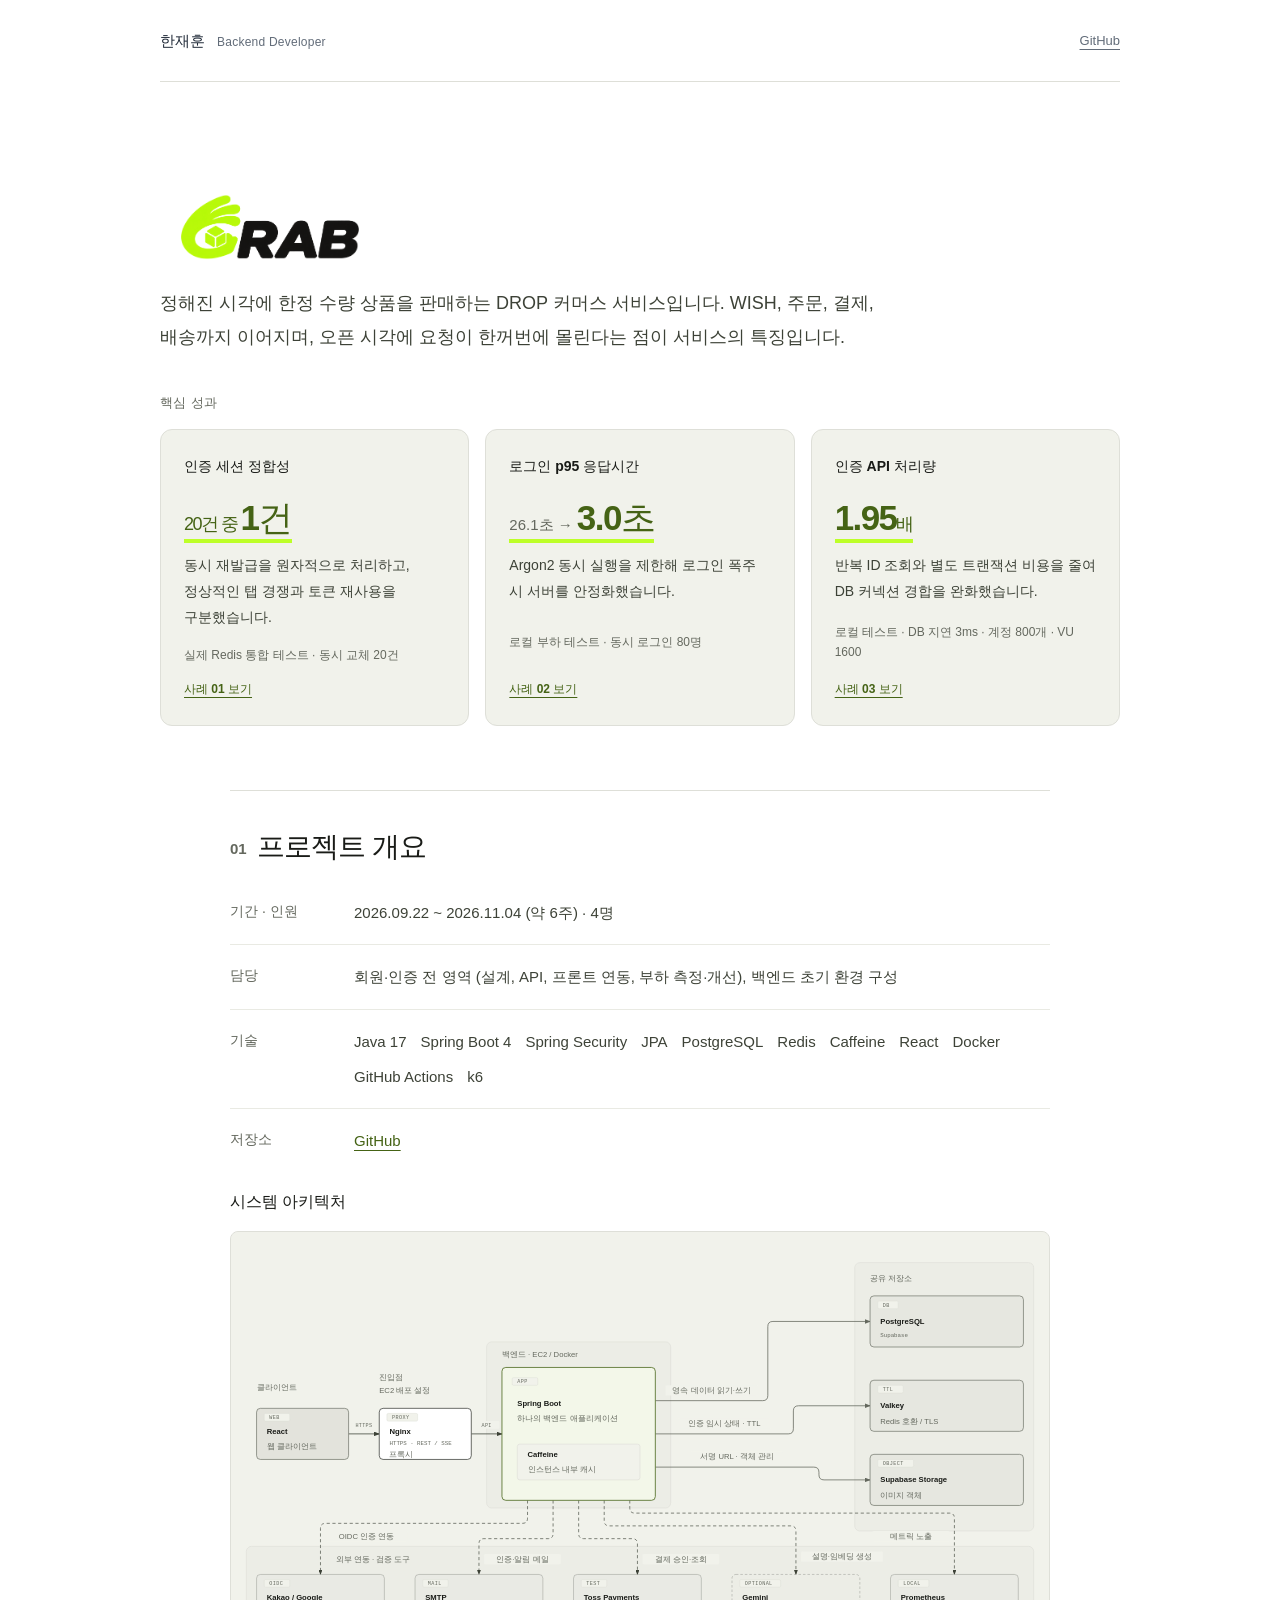
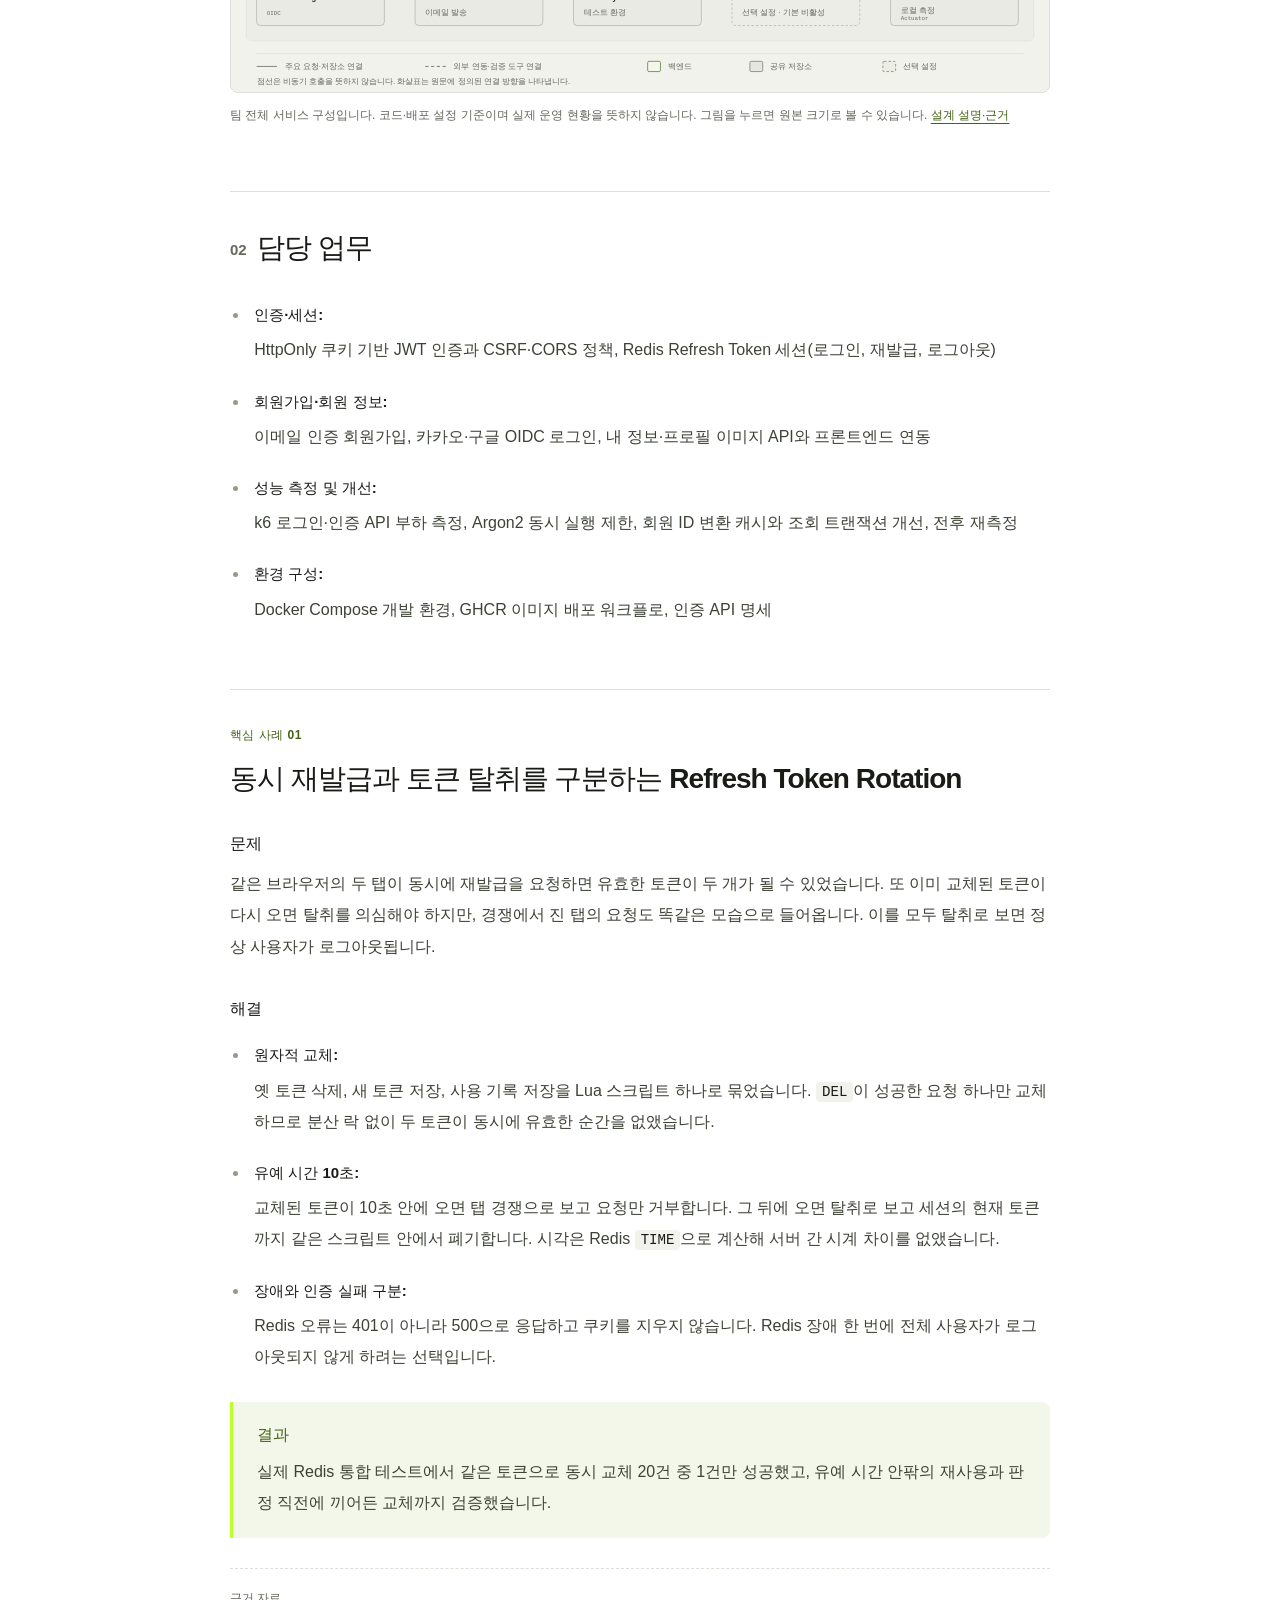
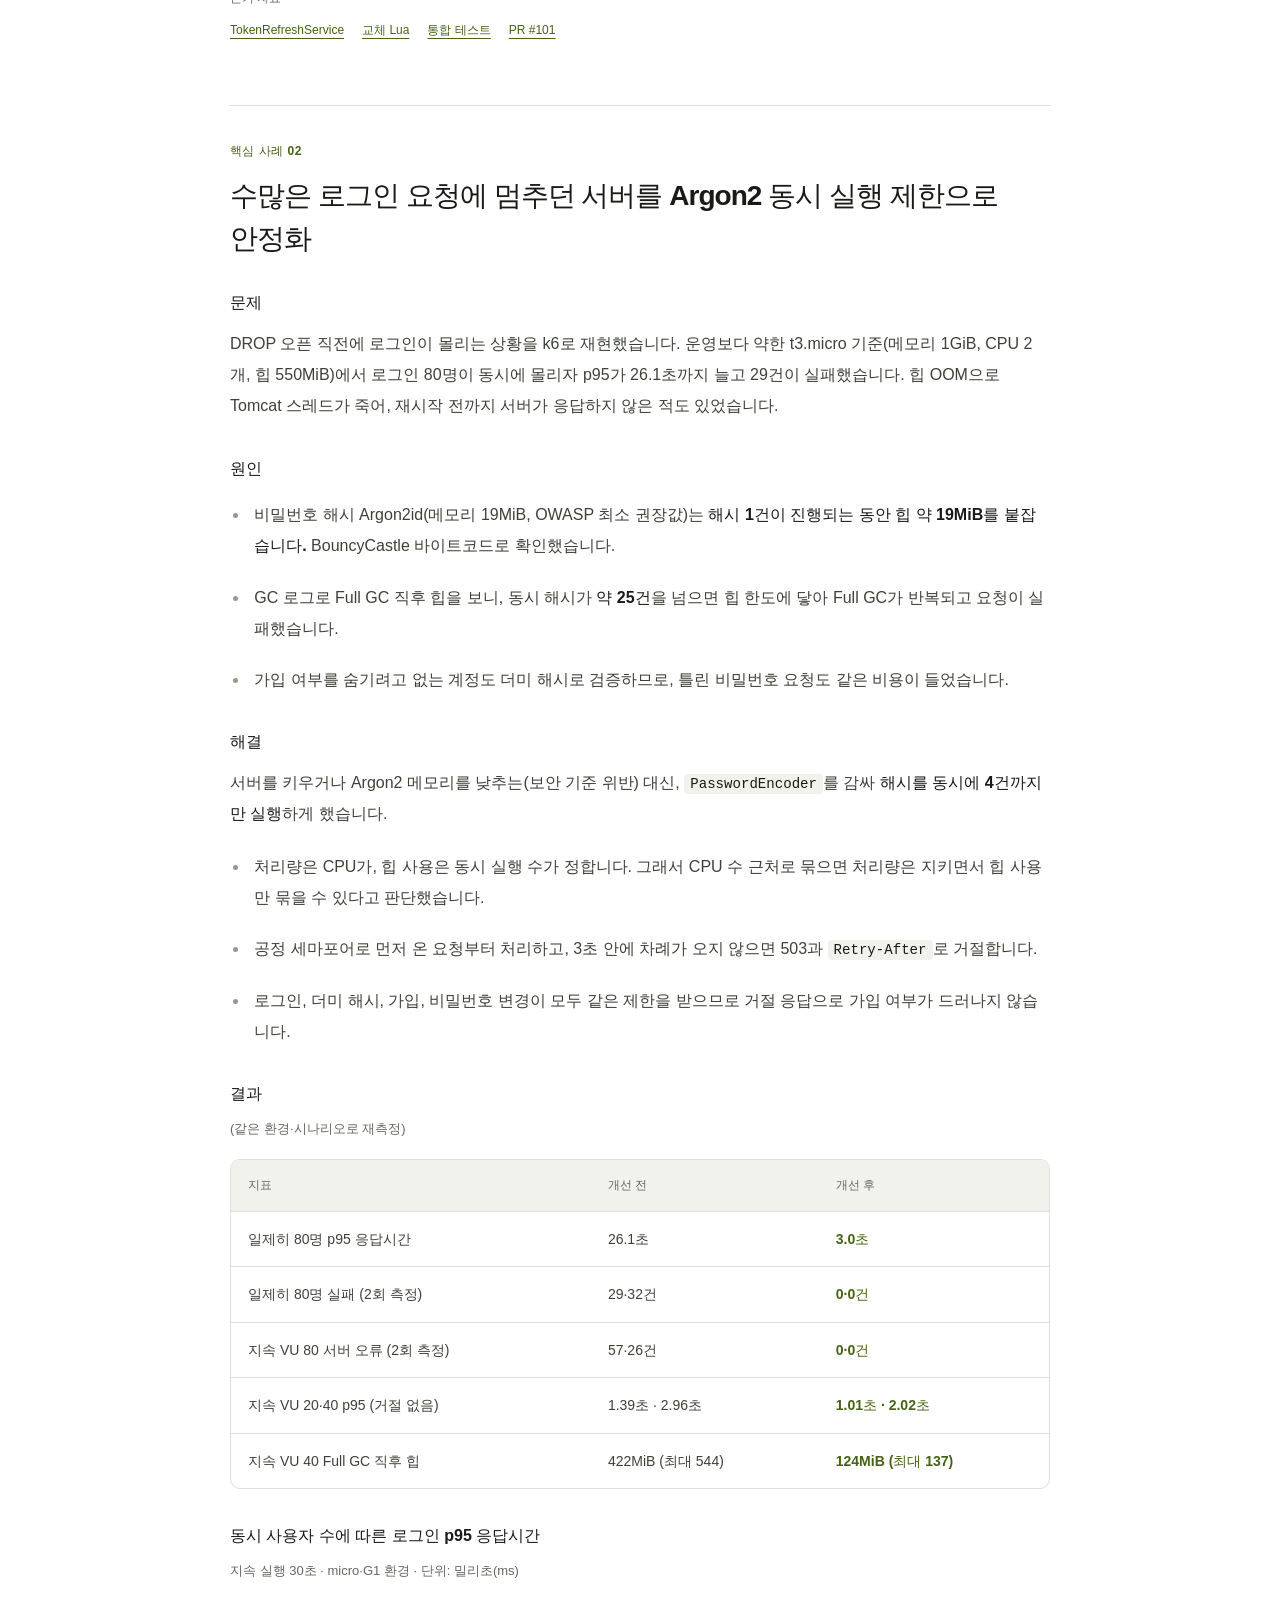
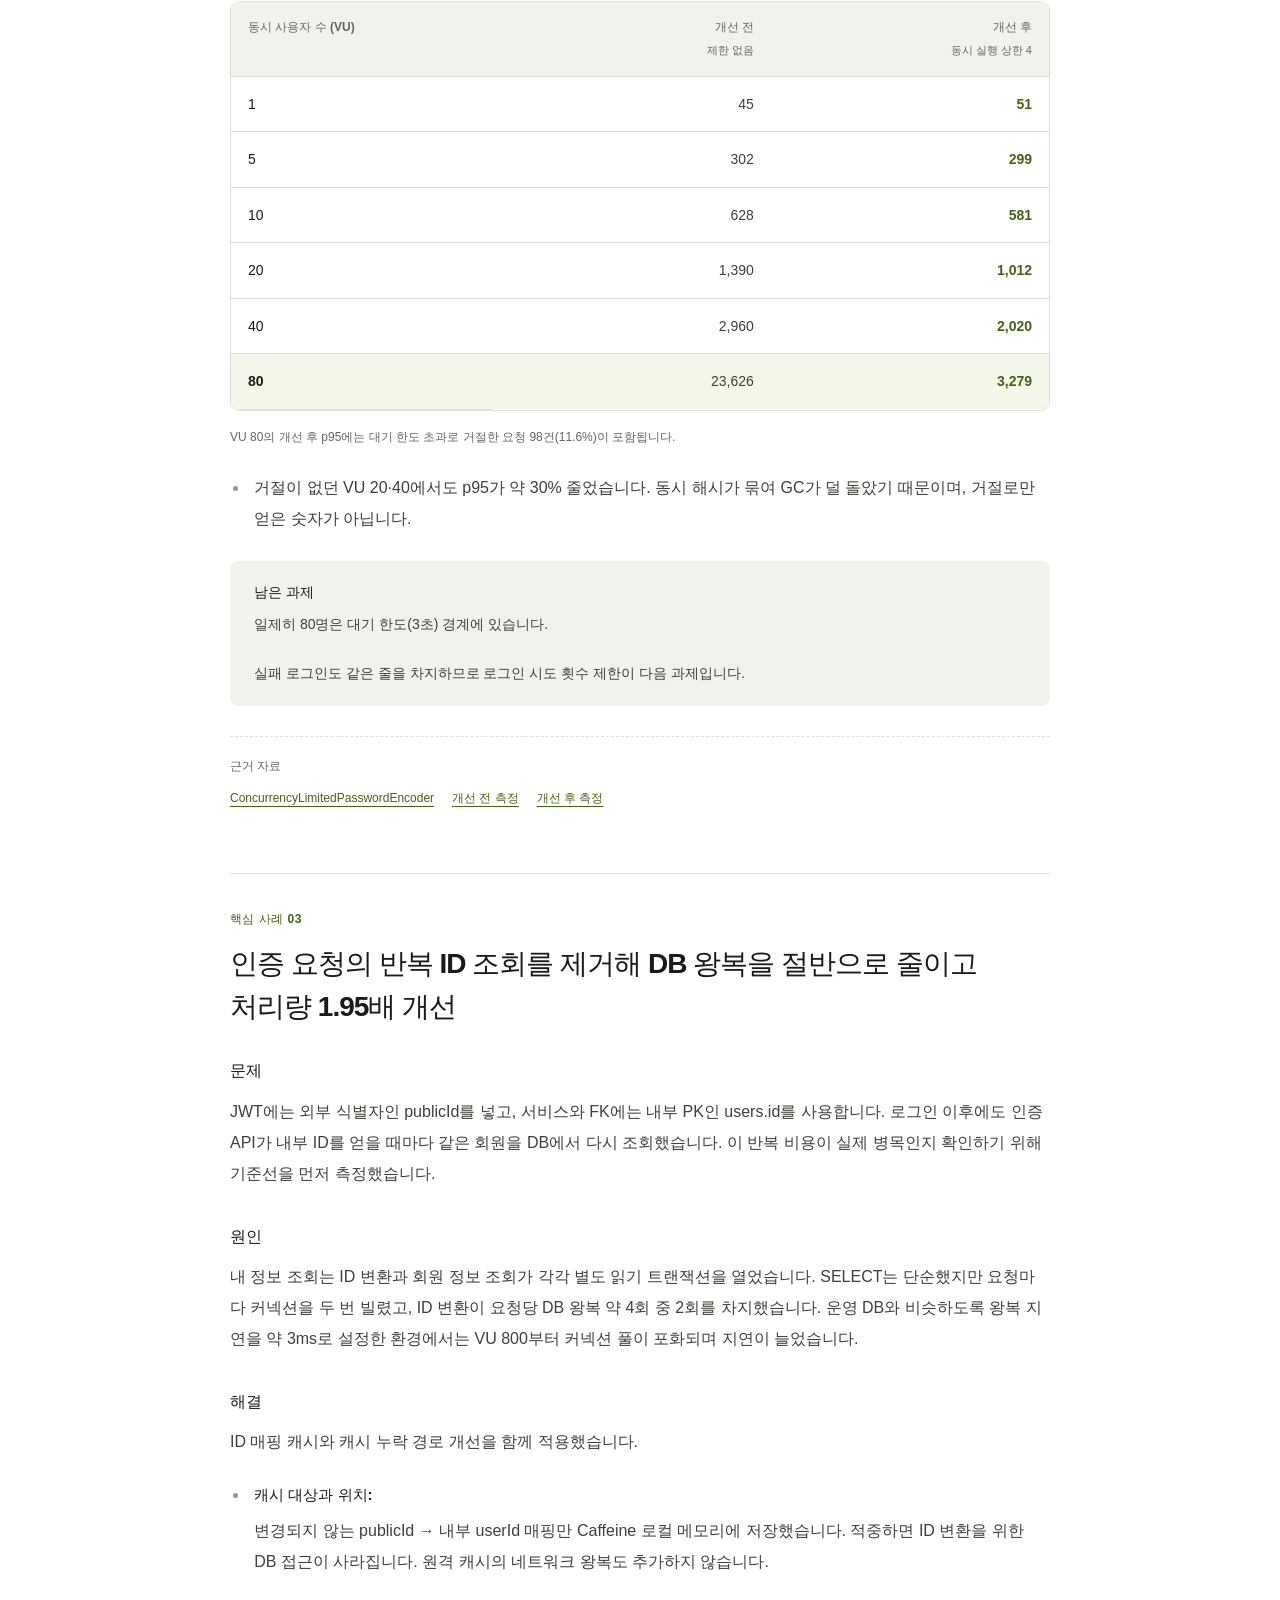
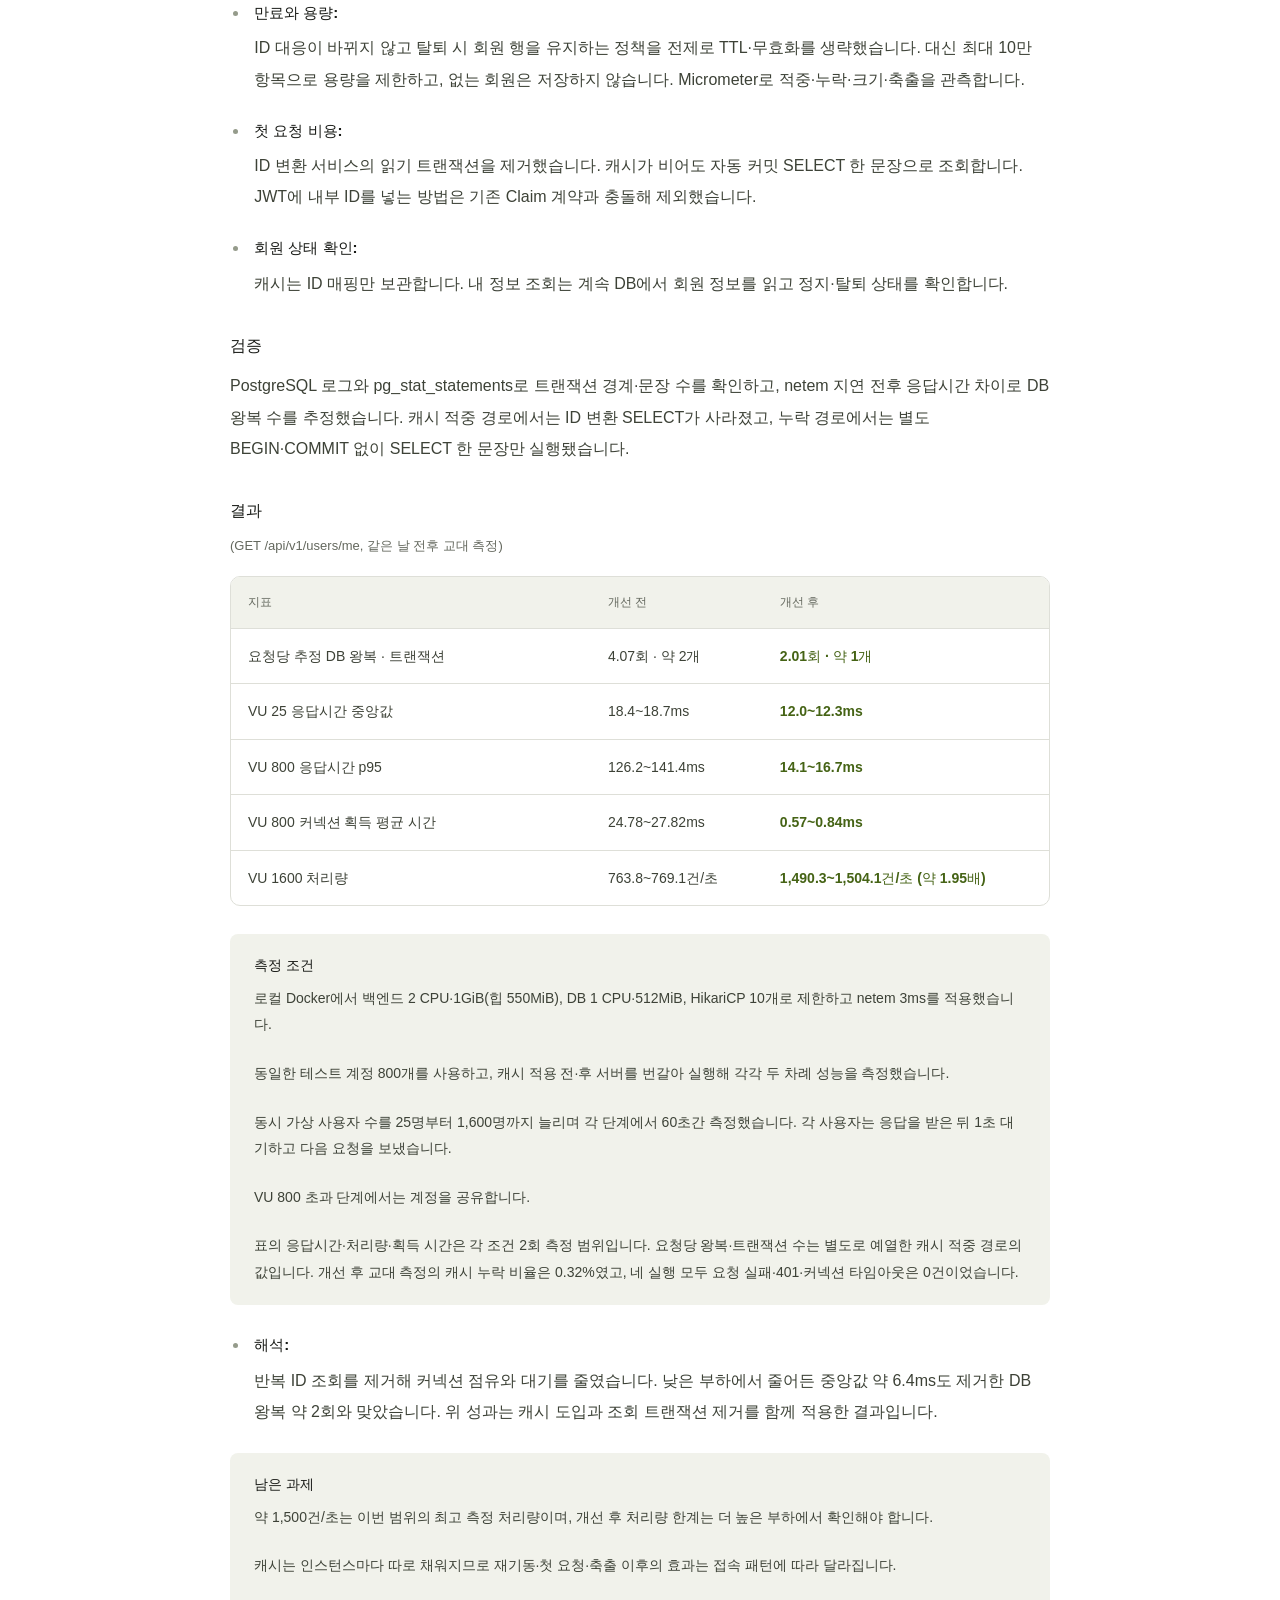
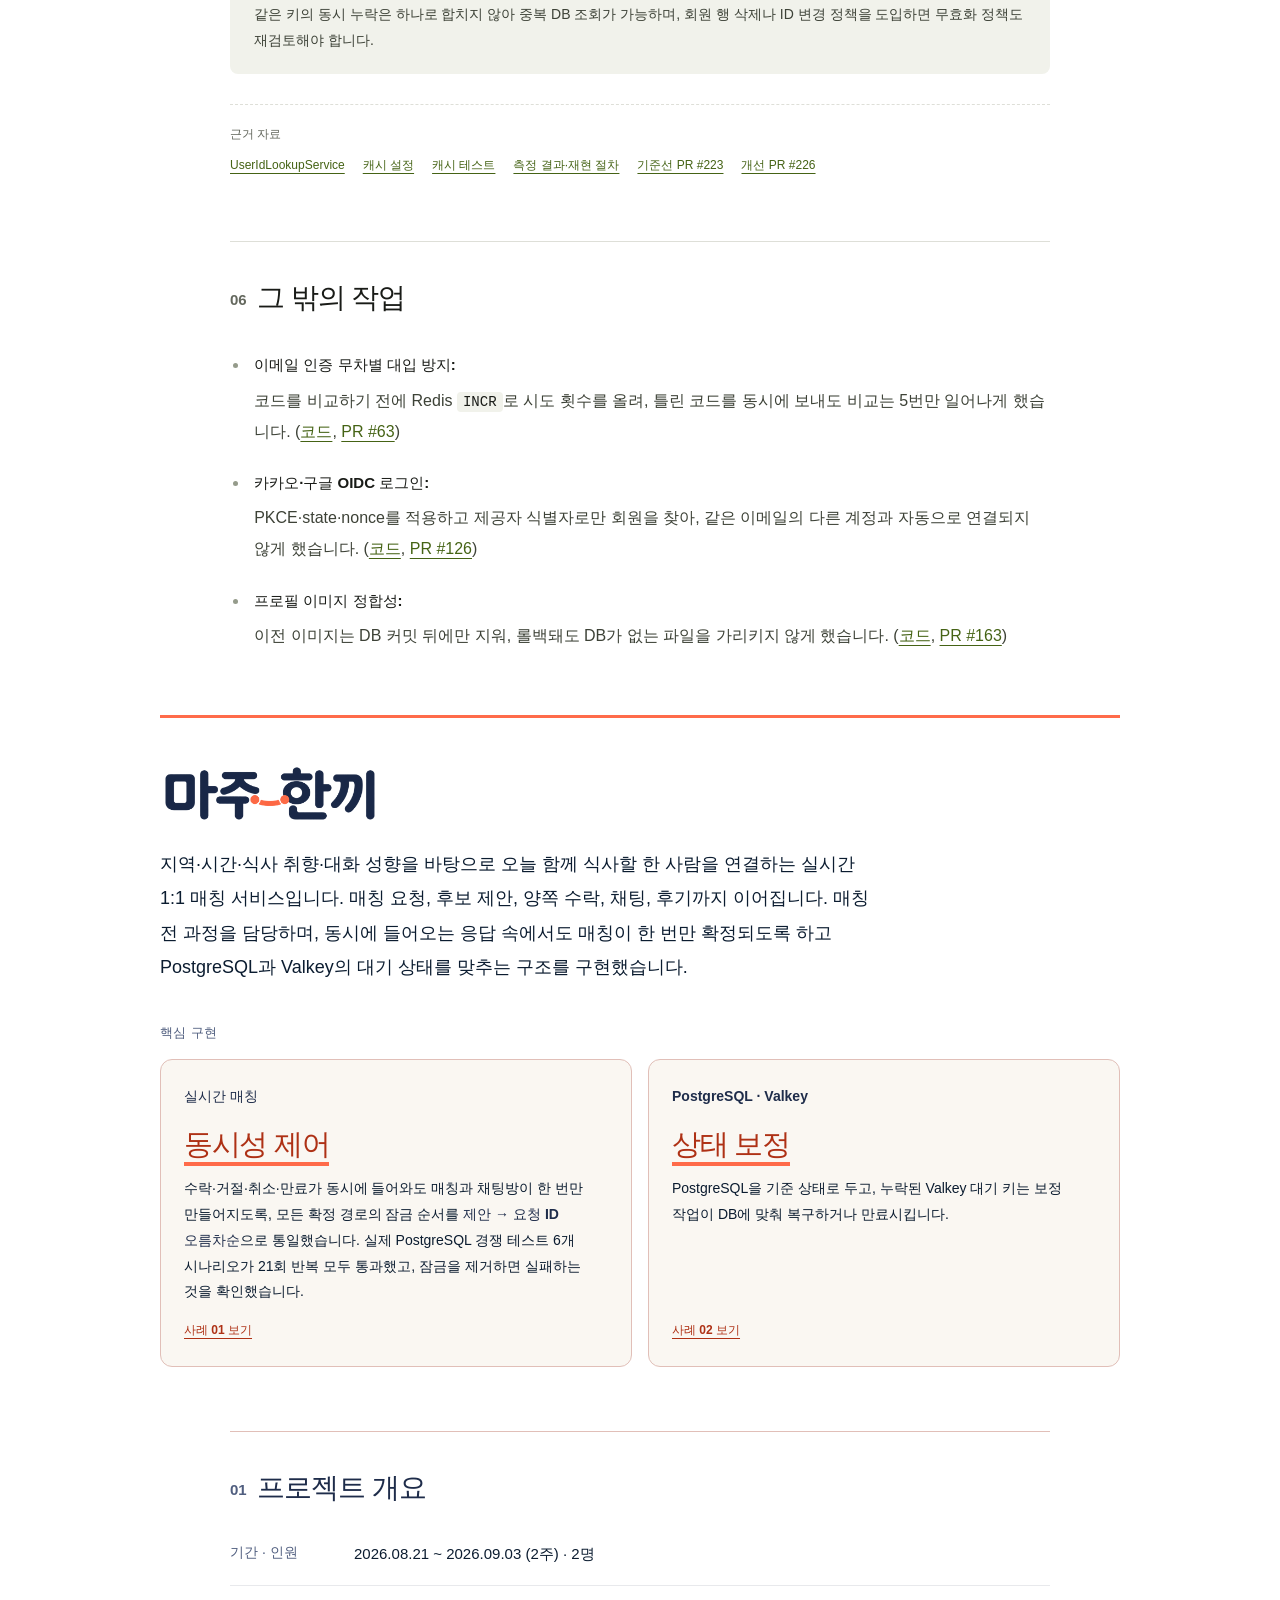
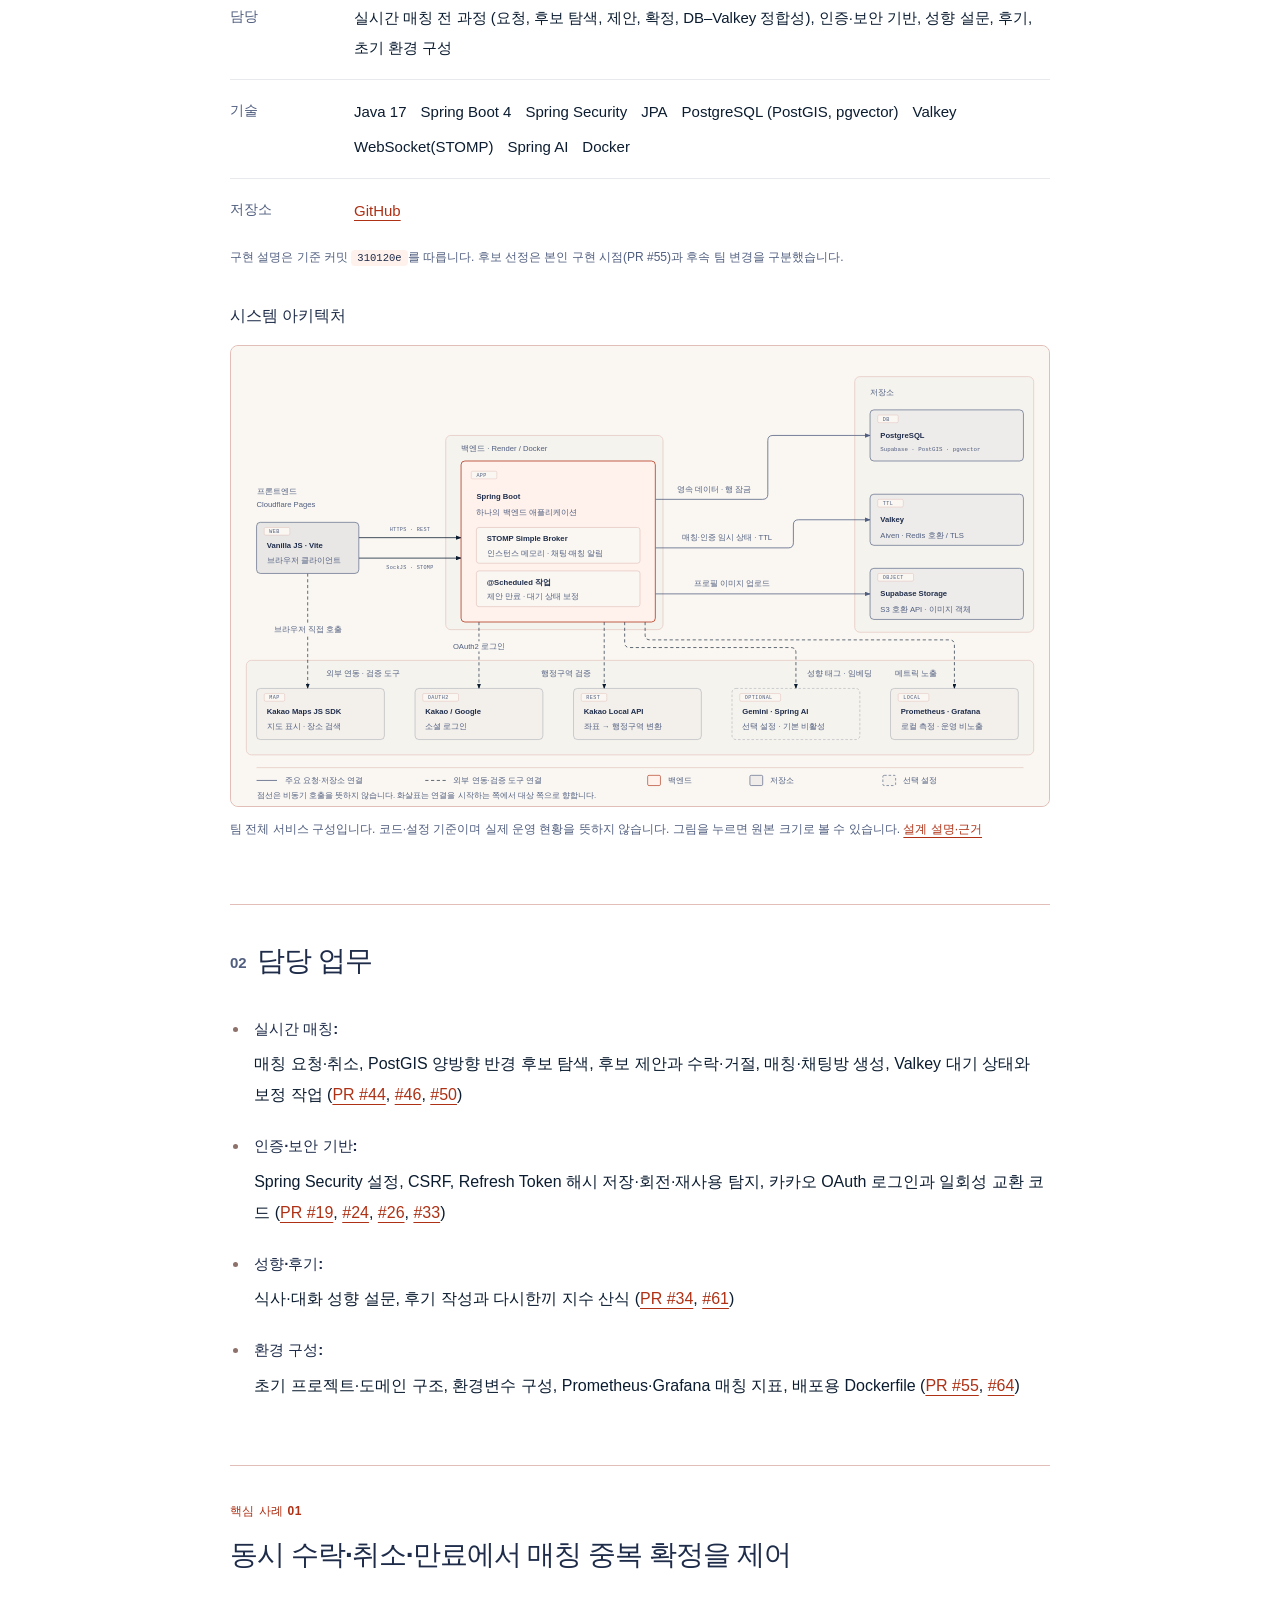
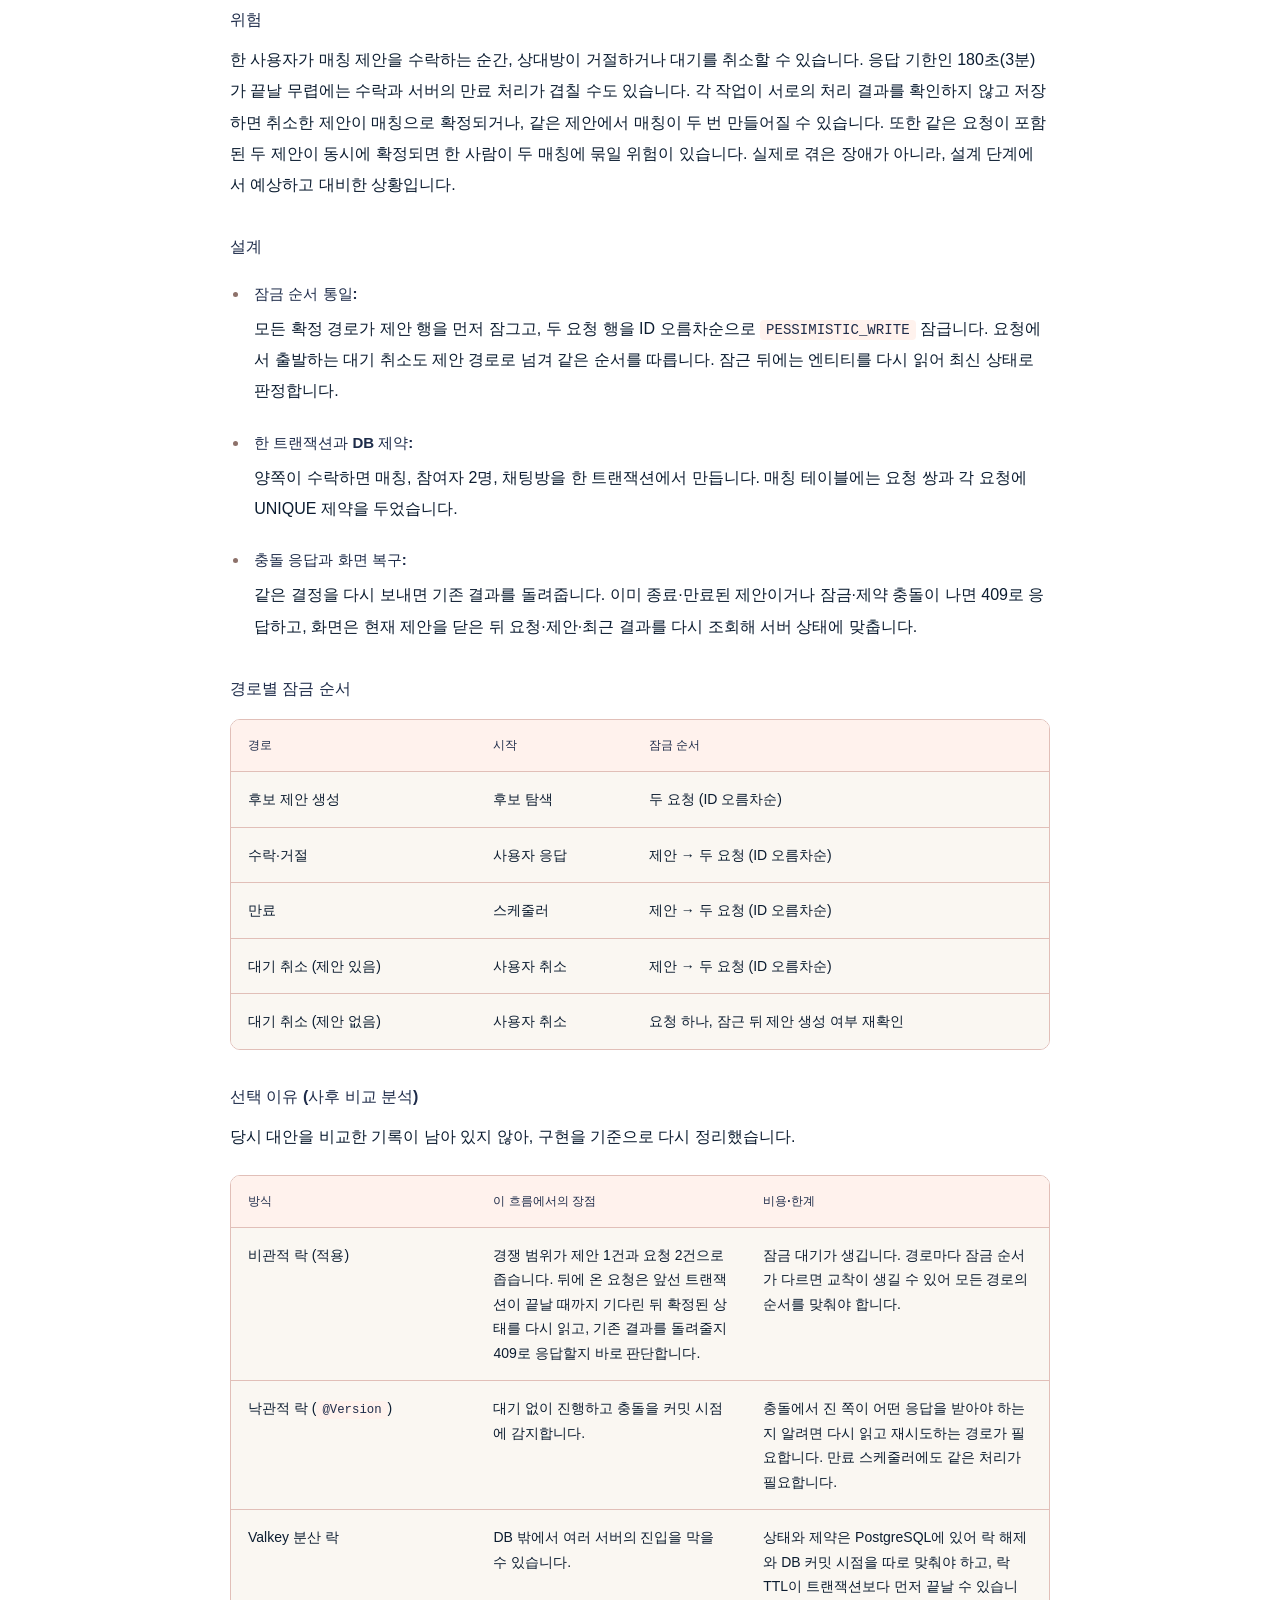
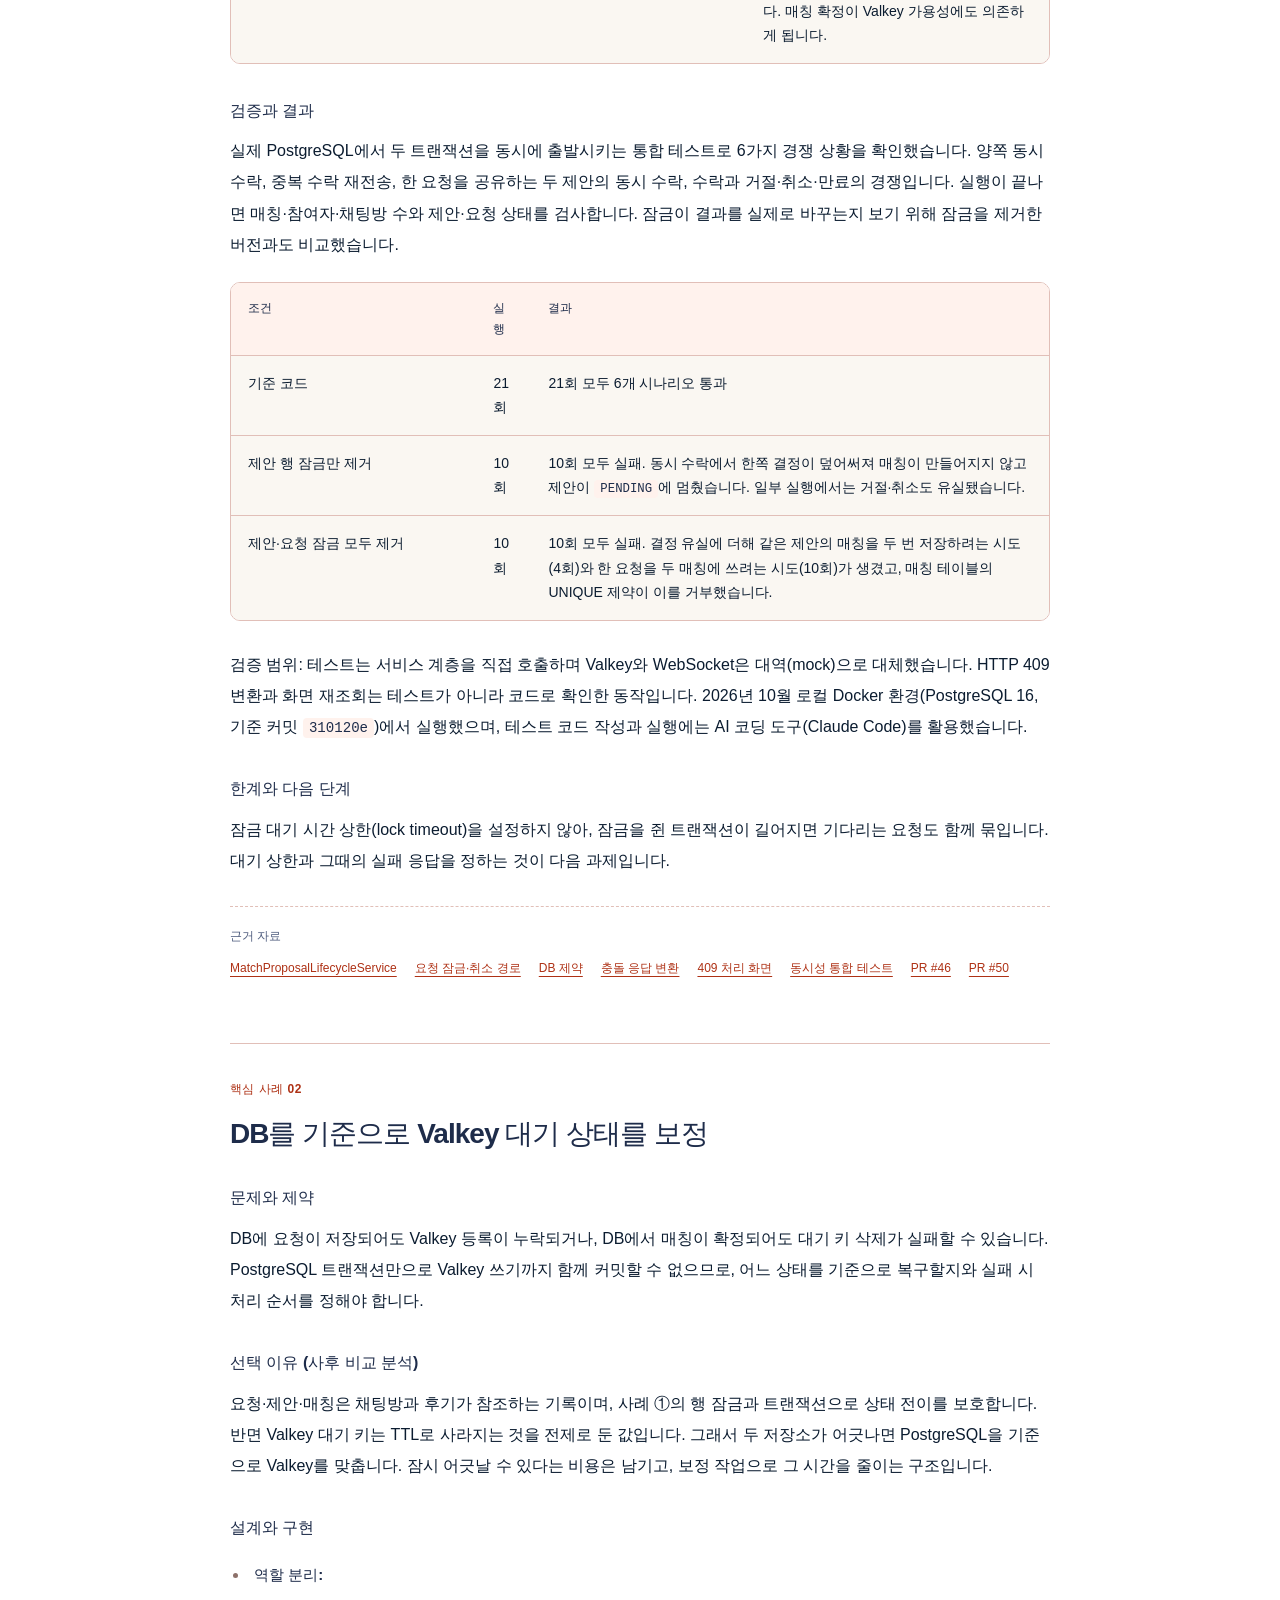
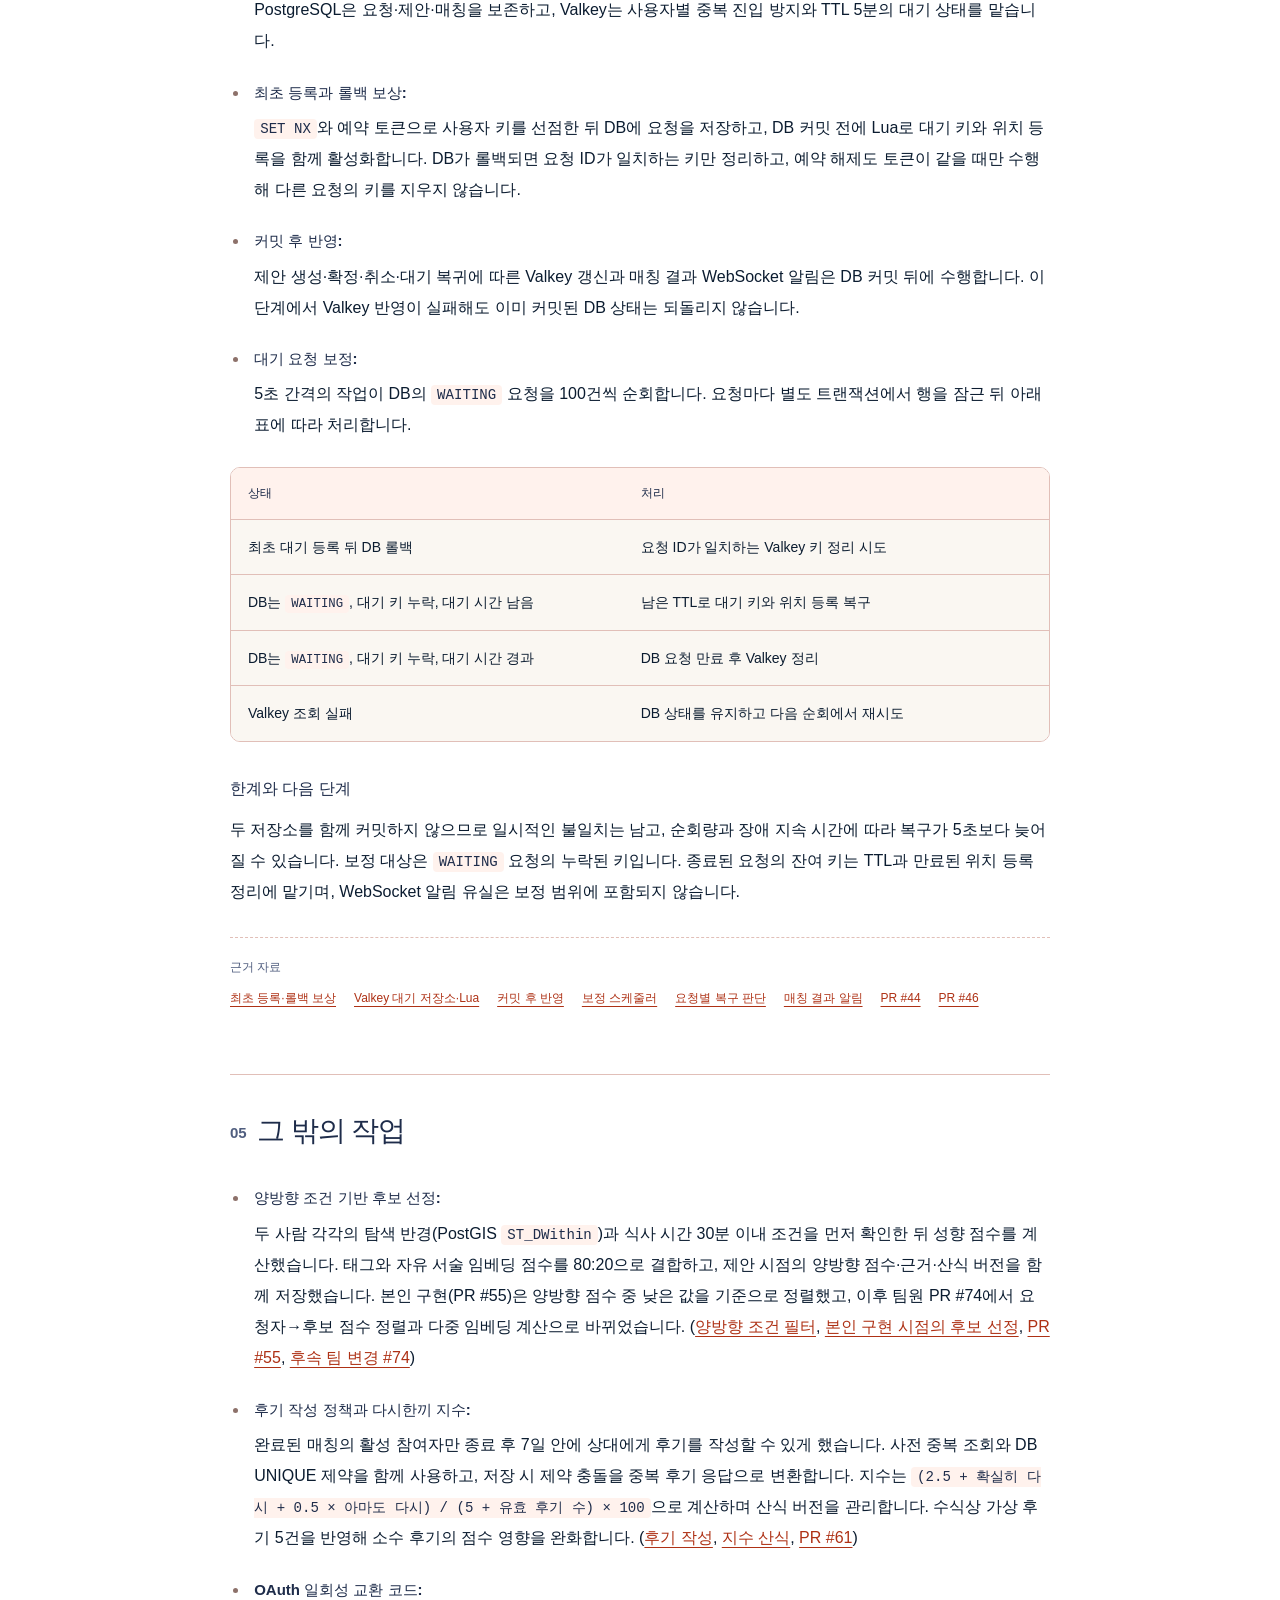
==== portfolio/index.html @ 69c3f034 "docs: 포트폴리오 통합본 및 일부 수정" ====
<!DOCTYPE html>
<html lang="ko">
<head>
  <meta charset="utf-8">
  <meta name="viewport" content="width=device-width, initial-scale=1">
  <meta name="description" content="한재훈의 통합 백엔드 포트폴리오. GRAB의 인증·성능 개선과 마주한끼의 실시간 매칭·상태 보정 사례를 소개합니다.">
  <title>한재훈 | 백엔드 포트폴리오 · GRAB · 마주한끼</title>
  <link rel="stylesheet" href="portfolio.css">
</head>
<body>
<a href="#top" class="skip-link">본문으로 건너뛰기</a>
<header class="masthead shell"><a href="#top" class="identity">한재훈<span>Backend Developer</span></a><a href="https://github.com/ImJhoon" class="repository-link">GitHub</a></header>
<main id="top" class="shell">
<article id="grab" class="project project--grab" aria-labelledby="grab-title">
<header class="hero">
<h2 id="grab-title"><img class="project-logo" src="assets/grab-wordmark.png" alt="GRAB" width="2172" height="724" decoding="async"></h2><p class="lead">정해진 시각에 한정 수량 상품을 판매하는 DROP 커머스 서비스입니다. WISH, 주문, 결제, 배송까지 이어지며, 오픈 시각에 요청이 한꺼번에 몰린다는 점이 서비스의 특징입니다.</p>
</header>

<section class="highlights" aria-labelledby="grab-highlights-title"><h3 id="grab-highlights-title" class="summary-heading">핵심 성과</h3><div class="metric-grid"><article class="metric-card"><h4>인증 세션 정합성</h4><p class="metric"><small>20건 중 </small>1건</p>
<p class="metric-copy">동시 재발급을 원자적으로 처리하고, 정상적인 탭 경쟁과 토큰 재사용을 구분했습니다.</p>
<p class="metric-note">실제 Redis 통합 테스트 · 동시 교체 20건</p>
<a href="#grab-token-rotation" class="metric-link">사례 01 보기</a></article>
<article class="metric-card"><h4>로그인 p95 응답시간</h4><p class="metric"><span class="metric-before">26.1초 → </span>3.0초</p>
<p class="metric-copy">Argon2 동시 실행을 제한해 로그인 폭주 시 서버를 안정화했습니다.</p>
<p class="metric-note">로컬 부하 테스트 · 동시 로그인 80명</p>
<a href="#grab-login-stability" class="metric-link">사례 02 보기</a></article>
<article class="metric-card"><h4>인증 API 처리량</h4><p class="metric">1.95<small>배</small></p>
<p class="metric-copy">반복 ID 조회와 별도 트랜잭션 비용을 줄여 DB 커넥션 경합을 완화했습니다.</p>
<p class="metric-note">로컬 테스트 · DB 지연 3ms · 계정 800개 · VU 1600</p>
<a href="#grab-user-id-cache" class="metric-link">사례 03 보기</a></article>
</div></section>
<div class="document">
<section id="grab-overview" class="document-section" aria-labelledby="grab-overview-title"><header class="section-header"><h3 id="grab-overview-title"><span class="section-number" aria-hidden="true">01</span>프로젝트 개요</h3></header>
<dl class="project-facts"><div class="fact-row"><dt>기간 · 인원</dt><dd>2026.09.22 ~ 2026.11.04 (약 6주) · 4명</dd></div><div class="fact-row"><dt>담당</dt><dd>회원·인증 전 영역 (설계, API, 프론트 연동, 부하 측정·개선), 백엔드 초기 환경 구성</dd></div><div class="fact-row"><dt>기술</dt><dd><ul class="tech-list" aria-label="사용 기술"><li>Java 17</li><li>Spring Boot 4</li><li>Spring Security</li><li>JPA</li><li>PostgreSQL</li><li>Redis</li><li>Caffeine</li><li>React</li><li>Docker</li><li>GitHub Actions</li><li>k6</li></ul>
</dd></div><div class="fact-row"><dt>저장소</dt><dd><a href="https://github.com/prgrms-aibe-devcourse/AIBE7_FinalProject_Team3">GitHub</a></dd></div></dl>
<h4 id="grab-architecture-title" class="block-label">시스템 아키텍처</h4>
<figure class="architecture-figure" aria-labelledby="grab-architecture-title" aria-describedby="grab-architecture-caption">
<a class="architecture-preview" href="architecture/grab.html" aria-label="GRAB 시스템 아키텍처 원본 크기로 보기"><img src="assets/grab-architecture.svg" alt="React에서 Nginx를 거쳐 내부 Caffeine 캐시를 둔 Spring Boot로 연결되며, 백엔드는 PostgreSQL·Valkey·Supabase Storage와 외부 서비스·검증 도구에 연결됩니다." width="1280" height="720" decoding="async"></a>
<figcaption id="grab-architecture-caption">팀 전체 서비스 구성입니다. 코드·배포 설정 기준이며 실제 운영 현황을 뜻하지 않습니다. 그림을 누르면 원본 크기로 볼 수 있습니다. <a href="architecture/grab.md">설계 설명·근거</a></figcaption>
</figure>
</section>

<section id="grab-responsibilities" class="document-section" aria-labelledby="grab-responsibilities-title"><header class="section-header"><h3 id="grab-responsibilities-title"><span class="section-number" aria-hidden="true">02</span>담당 업무</h3></header>
<ul class="detail-list"><li><strong class="item-label">인증·세션:</strong> HttpOnly 쿠키 기반 JWT 인증과 CSRF·CORS 정책, Redis Refresh Token 세션(로그인, 재발급, 로그아웃)</li><li><strong class="item-label">회원가입·회원 정보:</strong> 이메일 인증 회원가입, 카카오·구글 OIDC 로그인, 내 정보·프로필 이미지 API와 프론트엔드 연동</li><li><strong class="item-label">성능 측정 및 개선:</strong> k6 로그인·인증 API 부하 측정, Argon2 동시 실행 제한, 회원 ID 변환 캐시와 조회 트랜잭션 개선, 전후 재측정</li><li><strong class="item-label">환경 구성:</strong> Docker Compose 개발 환경, GHCR 이미지 배포 워크플로, 인증 API 명세</li></ul>
</section>

<section id="grab-token-rotation" class="document-section case-study" aria-labelledby="grab-token-rotation-title"><header class="section-header"><p class="section-kicker">핵심 사례 01</p>
<h3 id="grab-token-rotation-title">동시 재발급과 토큰 탈취를 구분하는 Refresh Token Rotation</h3></header>
<h4 class="block-label">문제</h4><p> 같은 브라우저의 두 탭이 동시에 재발급을 요청하면 유효한 토큰이 두 개가 될 수 있었습니다. 또 이미 교체된 토큰이 다시 오면 탈취를 의심해야 하지만, 경쟁에서 진 탭의 요청도 똑같은 모습으로 들어옵니다. 이를 모두 탈취로 보면 정상 사용자가 로그아웃됩니다.</p>
<h4 class="block-label">해결</h4><ul class="detail-list"><li><strong class="item-label">원자적 교체:</strong> 옛 토큰 삭제, 새 토큰 저장, 사용 기록 저장을 Lua 스크립트 하나로 묶었습니다. <code>DEL</code>이 성공한 요청 하나만 교체하므로 분산 락 없이 두 토큰이 동시에 유효한 순간을 없앴습니다.</li><li><strong class="item-label">유예 시간 10초:</strong> 교체된 토큰이 10초 안에 오면 탭 경쟁으로 보고 요청만 거부합니다. 그 뒤에 오면 탈취로 보고 세션의 현재 토큰까지 같은 스크립트 안에서 폐기합니다. 시각은 Redis <code>TIME</code>으로 계산해 서버 간 시계 차이를 없앴습니다.</li><li><strong class="item-label">장애와 인증 실패 구분:</strong> Redis 오류는 401이 아니라 500으로 응답하고 쿠키를 지우지 않습니다. Redis 장애 한 번에 전체 사용자가 로그아웃되지 않게 하려는 선택입니다.</li></ul>
<aside class="outcome"><h4 class="block-label">결과</h4><p> 실제 Redis 통합 테스트에서 같은 토큰으로 동시 교체 20건 중 1건만 성공했고, 유예 시간 안팎의 재사용과 판정 직전에 끼어든 교체까지 검증했습니다.</p>
</aside>
<footer class="sources"><h4>근거 자료</h4><div class="source-links"><a href="https://github.com/prgrms-aibe-devcourse/AIBE7_FinalProject_Team3/blob/223b697783bbd712c68d359999f42ad141353802/Backend/src/main/java/org/example/grab/domain/auth/service/TokenRefreshService.java">TokenRefreshService</a><a href="https://github.com/prgrms-aibe-devcourse/AIBE7_FinalProject_Team3/blob/223b697783bbd712c68d359999f42ad141353802/Backend/src/main/resources/redis/refresh-token-rotate.lua">교체 Lua</a><a href="https://github.com/prgrms-aibe-devcourse/AIBE7_FinalProject_Team3/blob/223b697783bbd712c68d359999f42ad141353802/Backend/src/test/java/org/example/grab/domain/auth/repository/RefreshTokenRotationIntegrationTest.java">통합 테스트</a><a href="https://github.com/prgrms-aibe-devcourse/AIBE7_FinalProject_Team3/pull/101">PR #101</a></div></footer>
</section>

<section id="grab-login-stability" class="document-section case-study" aria-labelledby="grab-login-stability-title"><header class="section-header"><p class="section-kicker">핵심 사례 02</p>
<h3 id="grab-login-stability-title">수많은 로그인 요청에 멈추던 서버를 Argon2 동시 실행 제한으로 안정화</h3></header>
<h4 class="block-label">문제</h4><p> DROP 오픈 직전에 로그인이 몰리는 상황을 k6로 재현했습니다. 운영보다 약한 t3.micro 기준(메모리 1GiB, CPU 2개, 힙 550MiB)에서 로그인 80명이 동시에 몰리자 p95가 26.1초까지 늘고 29건이 실패했습니다. 힙 OOM으로 Tomcat 스레드가 죽어, 재시작 전까지 서버가 응답하지 않은 적도 있었습니다.</p>
<h4 class="block-label">원인</h4><ul class="detail-list"><li>비밀번호 해시 Argon2id(메모리 19MiB, OWASP 최소 권장값)는 <strong>해시 1건이 진행되는 동안 힙 약 19MiB를 붙잡습니다.</strong> BouncyCastle 바이트코드로 확인했습니다.</li><li>GC 로그로 Full GC 직후 힙을 보니, 동시 해시가 <strong>약 25건</strong>을 넘으면 힙 한도에 닿아 Full GC가 반복되고 요청이 실패했습니다.</li><li>가입 여부를 숨기려고 없는 계정도 더미 해시로 검증하므로, 틀린 비밀번호 요청도 같은 비용이 들었습니다.</li></ul>
<h4 class="block-label">해결</h4><p> 서버를 키우거나 Argon2 메모리를 낮추는(보안 기준 위반) 대신, <code>PasswordEncoder</code>를 감싸 <strong>해시를 동시에 4건까지만 실행</strong>하게 했습니다.</p>
<ul class="detail-list"><li>처리량은 CPU가, 힙 사용은 동시 실행 수가 정합니다. 그래서 CPU 수 근처로 묶으면 처리량은 지키면서 힙 사용만 묶을 수 있다고 판단했습니다.</li><li>공정 세마포어로 먼저 온 요청부터 처리하고, 3초 안에 차례가 오지 않으면 503과 <code>Retry-After</code>로 거절합니다.</li><li>로그인, 더미 해시, 가입, 비밀번호 변경이 모두 같은 제한을 받으므로 거절 응답으로 가입 여부가 드러나지 않습니다.</li></ul>
<h4 class="block-label">결과</h4><p class="result-context">(같은 환경·시나리오로 재측정)</p>
<div tabindex="0" role="region" class="table-wrapper" aria-label="로그인 부하 테스트 전후 비교"><table><caption class="sr-only">로그인 부하 테스트 전후 비교</caption><thead><tr><th scope="col">지표</th><th scope="col">개선 전</th><th scope="col">개선 후</th></tr></thead><tbody><tr><td>일제히 80명 p95 응답시간</td><td>26.1초</td><td><strong>3.0초</strong></td></tr><tr><td>일제히 80명 실패 (2회 측정)</td><td>29·32건</td><td><strong>0·0건</strong></td></tr><tr><td>지속 VU 80 서버 오류 (2회 측정)</td><td>57·26건</td><td><strong>0·0건</strong></td></tr><tr><td>지속 VU 20·40 p95 (거절 없음)</td><td>1.39초 · 2.96초</td><td><strong>1.01초 · 2.02초</strong></td></tr><tr><td>지속 VU 40 Full GC 직후 힙</td><td>422MiB (최대 544)</td><td><strong>124MiB (최대 137)</strong></td></tr></tbody></table>
</div><section class="p95-comparison" aria-labelledby="grab-login-p95-title">
<h4 id="grab-login-p95-title" class="block-label">동시 사용자 수에 따른 로그인 p95 응답시간</h4>
<p id="grab-login-p95-context" class="result-context">지속 실행 30초 · micro·G1 환경 · 단위: 밀리초(ms)</p>
<div class="table-wrapper" tabindex="0" role="region" aria-labelledby="grab-login-p95-title" aria-describedby="grab-login-p95-context grab-login-p95-note">
<table class="login-p95-table">
<caption class="sr-only">동시 사용자 수에 따른 로그인 p95 응답시간 비교</caption>
<thead><tr><th scope="col">동시 사용자 수 (VU)</th><th scope="col">개선 전<span class="column-note">제한 없음</span></th><th scope="col">개선 후<span class="column-note">동시 실행 상한 4</span></th></tr></thead>
<tbody>
<tr><th scope="row">1</th><td>45</td><td><strong>51</strong></td></tr>
<tr><th scope="row">5</th><td>302</td><td><strong>299</strong></td></tr>
<tr><th scope="row">10</th><td>628</td><td><strong>581</strong></td></tr>
<tr><th scope="row">20</th><td>1,390</td><td><strong>1,012</strong></td></tr>
<tr><th scope="row">40</th><td>2,960</td><td><strong>2,020</strong></td></tr>
<tr class="peak-load"><th scope="row">80</th><td>23,626</td><td><strong>3,279</strong></td></tr>
</tbody>
</table>
</div>
<p id="grab-login-p95-note" class="comparison-note">VU 80의 개선 후 p95에는 대기 한도 초과로 거절한 요청 98건(11.6%)이 포함됩니다.</p>
</section>
<ul class="detail-list"><li>거절이 없던 VU 20·40에서도 p95가 약 30% 줄었습니다. 동시 해시가 묶여 GC가 덜 돌았기 때문이며, 거절로만 얻은 숫자가 아닙니다.</li></ul>
<aside class="reading-note"><h4 class="block-label">남은 과제</h4><p>일제히 80명은 대기 한도(3초) 경계에 있습니다.</p>
<p>실패 로그인도 같은 줄을 차지하므로 로그인 시도 횟수 제한이 다음 과제입니다.</p>
</aside>
<footer class="sources"><h4>근거 자료</h4><div class="source-links"><a href="https://github.com/prgrms-aibe-devcourse/AIBE7_FinalProject_Team3/blob/feat/GR-178-limit-argon2-concurrency/Backend/src/main/java/org/example/grab/global/security/password/ConcurrencyLimitedPasswordEncoder.java">ConcurrencyLimitedPasswordEncoder</a><a href="https://github.com/prgrms-aibe-devcourse/AIBE7_FinalProject_Team3/blob/feat/GR-178-limit-argon2-concurrency/Backend/k6/login-burst/result.md">개선 전 측정</a><a href="https://github.com/prgrms-aibe-devcourse/AIBE7_FinalProject_Team3/blob/feat/GR-178-limit-argon2-concurrency/Backend/k6/login-burst/result-gr178.md">개선 후 측정</a></div></footer>
</section>

<section id="grab-user-id-cache" class="document-section case-study" aria-labelledby="grab-user-id-cache-title"><header class="section-header"><p class="section-kicker">핵심 사례 03</p>
<h3 id="grab-user-id-cache-title">인증 요청의 반복 ID 조회를 제거해 DB 왕복을 절반으로 줄이고 처리량 1.95배 개선</h3></header>
<h4 class="block-label">문제</h4><p> JWT에는 외부 식별자인 publicId를 넣고, 서비스와 FK에는 내부 PK인 users.id를 사용합니다. 로그인 이후에도 인증 API가 내부 ID를 얻을 때마다 같은 회원을 DB에서 다시 조회했습니다. 이 반복 비용이 실제 병목인지 확인하기 위해 기준선을 먼저 측정했습니다.</p>
<h4 class="block-label">원인</h4><p> 내 정보 조회는 ID 변환과 회원 정보 조회가 각각 별도 읽기 트랜잭션을 열었습니다. SELECT는 단순했지만 요청마다 커넥션을 두 번 빌렸고, ID 변환이 요청당 DB 왕복 약 4회 중 2회를 차지했습니다. 운영 DB와 비슷하도록 왕복 지연을 약 3ms로 설정한 환경에서는 VU 800부터 커넥션 풀이 포화되며 지연이 늘었습니다.</p>
<h4 class="block-label">해결</h4><p>ID 매핑 캐시와 캐시 누락 경로 개선을 함께 적용했습니다.</p>
<ul class="detail-list"><li><strong class="item-label">캐시 대상과 위치:</strong> 변경되지 않는 publicId → 내부 userId 매핑만 Caffeine 로컬 메모리에 저장했습니다. 적중하면 ID 변환을 위한 DB 접근이 사라집니다. 원격 캐시의 네트워크 왕복도 추가하지 않습니다.</li><li><strong class="item-label">만료와 용량:</strong> ID 대응이 바뀌지 않고 탈퇴 시 회원 행을 유지하는 정책을 전제로 TTL·무효화를 생략했습니다. 대신 최대 10만 항목으로 용량을 제한하고, 없는 회원은 저장하지 않습니다. Micrometer로 적중·누락·크기·축출을 관측합니다.</li><li><strong class="item-label">첫 요청 비용:</strong> ID 변환 서비스의 읽기 트랜잭션을 제거했습니다. 캐시가 비어도 자동 커밋 SELECT 한 문장으로 조회합니다. JWT에 내부 ID를 넣는 방법은 기존 Claim 계약과 충돌해 제외했습니다.</li><li><strong class="item-label">회원 상태 확인:</strong> 캐시는 ID 매핑만 보관합니다. 내 정보 조회는 계속 DB에서 회원 정보를 읽고 정지·탈퇴 상태를 확인합니다.</li></ul>
<h4 class="block-label">검증</h4><p> PostgreSQL 로그와 pg_stat_statements로 트랜잭션 경계·문장 수를 확인하고, netem 지연 전후 응답시간 차이로 DB 왕복 수를 추정했습니다. 캐시 적중 경로에서는 ID 변환 SELECT가 사라졌고, 누락 경로에서는 별도 BEGIN·COMMIT 없이 SELECT 한 문장만 실행됐습니다.</p>
<h4 class="block-label">결과</h4><p class="result-context">(GET /api/v1/users/me, 같은 날 전후 교대 측정)</p>
<div tabindex="0" role="region" class="table-wrapper" aria-label="회원 ID 변환 개선 전후 비교"><table><caption class="sr-only">회원 ID 변환 개선 전후 비교</caption><thead><tr><th scope="col">지표</th><th scope="col">개선 전</th><th scope="col">개선 후</th></tr></thead><tbody><tr><td>요청당 추정 DB 왕복 · 트랜잭션</td><td>4.07회 · 약 2개</td><td><strong>2.01회 · 약 1개</strong></td></tr><tr><td>VU 25 응답시간 중앙값</td><td>18.4~18.7ms</td><td><strong>12.0~12.3ms</strong></td></tr><tr><td>VU 800 응답시간 p95</td><td>126.2~141.4ms</td><td><strong>14.1~16.7ms</strong></td></tr><tr><td>VU 800 커넥션 획득 평균 시간</td><td>24.78~27.82ms</td><td><strong>0.57~0.84ms</strong></td></tr><tr><td>VU 1600 처리량</td><td>763.8~769.1건/초</td><td><strong>1,490.3~1,504.1건/초 (약 1.95배)</strong></td></tr></tbody></table>
</div><aside class="reading-note"><h4 class="block-label">측정 조건</h4><p>로컬 Docker에서 백엔드 2 CPU·1GiB(힙 550MiB), DB 1 CPU·512MiB, HikariCP 10개로 제한하고 netem 3ms를 적용했습니다.</p>
<p>동일한 테스트 계정 800개를 사용하고, 캐시 적용 전·후 서버를 번갈아 실행해 각각 두 차례 성능을 측정했습니다.</p>
<p>동시 가상 사용자 수를 25명부터 1,600명까지 늘리며 각 단계에서 60초간 측정했습니다. 각 사용자는 응답을 받은 뒤 1초 대기하고 다음 요청을 보냈습니다.</p>
<p>VU 800 초과 단계에서는 계정을 공유합니다.</p>
<p>표의 응답시간·처리량·획득 시간은 각 조건 2회 측정 범위입니다. 요청당 왕복·트랜잭션 수는 별도로 예열한 캐시 적중 경로의 값입니다. 개선 후 교대 측정의 캐시 누락 비율은 0.32%였고, 네 실행 모두 요청 실패·401·커넥션 타임아웃은 0건이었습니다.</p>
</aside>
<ul class="detail-list"><li><strong class="item-label">해석:</strong> 반복 ID 조회를 제거해 커넥션 점유와 대기를 줄였습니다. 낮은 부하에서 줄어든 중앙값 약 6.4ms도 제거한 DB 왕복 약 2회와 맞았습니다. 위 성과는 캐시 도입과 조회 트랜잭션 제거를 함께 적용한 결과입니다.</li></ul>
<aside class="reading-note"><h4 class="block-label">남은 과제</h4><p>약 1,500건/초는 이번 범위의 최고 측정 처리량이며, 개선 후 처리량 한계는 더 높은 부하에서 확인해야 합니다.</p>
<p>캐시는 인스턴스마다 따로 채워지므로 재기동·첫 요청·축출 이후의 효과는 접속 패턴에 따라 달라집니다.</p>
<p>같은 키의 동시 누락은 하나로 합치지 않아 중복 DB 조회가 가능하며, 회원 행 삭제나 ID 변경 정책을 도입하면 무효화 정책도 재검토해야 합니다.</p>
</aside>
<footer class="sources"><h4>근거 자료</h4><div class="source-links"><a href="https://github.com/prgrms-aibe-devcourse/AIBE7_FinalProject_Team3/blob/7c2e51b84c45d4d31eea2e7549907d40416fc323/Backend/src/main/java/org/example/grab/domain/user/service/UserIdLookupService.java">UserIdLookupService</a><a href="https://github.com/prgrms-aibe-devcourse/AIBE7_FinalProject_Team3/blob/7c2e51b84c45d4d31eea2e7549907d40416fc323/Backend/src/main/java/org/example/grab/domain/user/support/UserIdCacheConfig.java">캐시 설정</a><a href="https://github.com/prgrms-aibe-devcourse/AIBE7_FinalProject_Team3/blob/7c2e51b84c45d4d31eea2e7549907d40416fc323/Backend/src/test/java/org/example/grab/domain/user/service/UserIdLookupServiceTest.java">캐시 테스트</a><a href="https://github.com/prgrms-aibe-devcourse/AIBE7_FinalProject_Team3/blob/7c2e51b84c45d4d31eea2e7549907d40416fc323/Backend/k6/user-id-lookup/result.md">측정 결과·재현 절차</a><a href="https://github.com/prgrms-aibe-devcourse/AIBE7_FinalProject_Team3/pull/223">기준선 PR #223</a><a href="https://github.com/prgrms-aibe-devcourse/AIBE7_FinalProject_Team3/pull/226">개선 PR #226</a></div></footer>
</section>

<section id="grab-other-work" class="document-section" aria-labelledby="grab-other-work-title"><header class="section-header"><h3 id="grab-other-work-title"><span class="section-number" aria-hidden="true">06</span>그 밖의 작업</h3></header>
<ul class="detail-list"><li><strong class="item-label">이메일 인증 무차별 대입 방지:</strong> 코드를 비교하기 전에 Redis <code>INCR</code>로 시도 횟수를 올려, 틀린 코드를 동시에 보내도 비교는 5번만 일어나게 했습니다. (<a href="https://github.com/prgrms-aibe-devcourse/AIBE7_FinalProject_Team3/blob/223b697783bbd712c68d359999f42ad141353802/Backend/src/main/java/org/example/grab/domain/user/service/EmailVerificationService.java">코드</a>, <a href="https://github.com/prgrms-aibe-devcourse/AIBE7_FinalProject_Team3/pull/63">PR #63</a>)</li><li><strong class="item-label">카카오·구글 OIDC 로그인:</strong> PKCE·state·nonce를 적용하고 제공자 식별자로만 회원을 찾아, 같은 이메일의 다른 계정과 자동으로 연결되지 않게 했습니다. (<a href="https://github.com/prgrms-aibe-devcourse/AIBE7_FinalProject_Team3/blob/223b697783bbd712c68d359999f42ad141353802/Backend/src/main/java/org/example/grab/domain/auth/support/oauth2/SocialAuthorizationRequestResolver.java">코드</a>, <a href="https://github.com/prgrms-aibe-devcourse/AIBE7_FinalProject_Team3/pull/126">PR #126</a>)</li><li><strong class="item-label">프로필 이미지 정합성:</strong> 이전 이미지는 DB 커밋 뒤에만 지워, 롤백돼도 DB가 없는 파일을 가리키지 않게 했습니다. (<a href="https://github.com/prgrms-aibe-devcourse/AIBE7_FinalProject_Team3/blob/223b697783bbd712c68d359999f42ad141353802/Backend/src/main/java/org/example/grab/domain/user/service/ProfileImageCleanupListener.java">코드</a>, <a href="https://github.com/prgrms-aibe-devcourse/AIBE7_FinalProject_Team3/pull/163">PR #163</a>)</li></ul>
</section>

</div>
</article>
<article id="majuhankki" class="project project--majuhankki" aria-labelledby="majuhankki-title">
<header class="hero">
    <h2 id="majuhankki-title"><img class="project-logo" src="assets/majuhankki-wordmark.png" alt="마주한끼" width="1603" height="461" decoding="async"></h2>
    <p class="lead">지역·시간·식사 취향·대화 성향을 바탕으로 오늘 함께 식사할 한 사람을 연결하는 실시간 1:1 매칭 서비스입니다. 매칭 요청, 후보 제안, 양쪽 수락, 채팅, 후기까지 이어집니다. 매칭 전 과정을 담당하며, 동시에 들어오는 응답 속에서도 매칭이 한 번만 확정되도록 하고 PostgreSQL과 Valkey의 대기 상태를 맞추는 구조를 구현했습니다.</p>
  </header>
  <section class="highlights" aria-labelledby="majuhankki-highlights-title">
    <h3 id="majuhankki-highlights-title" class="summary-heading">핵심 구현</h3>
    <div class="metric-grid two-up">
<article class="metric-card"><h4>실시간 매칭</h4><p class="metric case-label">동시성 제어</p><p class="metric-copy">수락·거절·취소·만료가 동시에 들어와도 매칭과 채팅방이 한 번만 만들어지도록, 모든 확정 경로의 잠금 순서를 <strong>제안 → 요청 ID 오름차순</strong>으로 통일했습니다. 실제 PostgreSQL 경쟁 테스트 6개 시나리오가 21회 반복 모두 통과했고, 잠금을 제거하면 실패하는 것을 확인했습니다.</p><a href="#majuhankki-matching-concurrency" class="metric-link">사례 01 보기</a></article>
<article class="metric-card"><h4>PostgreSQL · Valkey</h4><p class="metric case-label">상태 보정</p><p class="metric-copy">PostgreSQL을 기준 상태로 두고, 누락된 Valkey 대기 키는 보정 작업이 DB에 맞춰 복구하거나 만료시킵니다.</p><a href="#majuhankki-waiting-reconciliation" class="metric-link">사례 02 보기</a></article>
</div></section>
<div class="document">
<section id="majuhankki-overview" class="document-section" aria-labelledby="majuhankki-overview-title"><header class="section-header"><h3 id="majuhankki-overview-title"><span class="section-number" aria-hidden="true">01</span>프로젝트 개요</h3></header>
<dl class="project-facts">
<div class="fact-row"><dt>기간 · 인원</dt><dd>2026.08.21 ~ 2026.09.03 (2주) · 2명</dd></div>
<div class="fact-row"><dt>담당</dt><dd>실시간 매칭 전 과정 (요청, 후보 탐색, 제안, 확정, DB–Valkey 정합성), 인증·보안 기반, 성향 설문, 후기, 초기 환경 구성</dd></div>
<div class="fact-row"><dt>기술</dt><dd><ul class="tech-list" aria-label="사용 기술"><li>Java 17</li><li>Spring Boot 4</li><li>Spring Security</li><li>JPA</li><li>PostgreSQL (PostGIS, pgvector)</li><li>Valkey</li><li>WebSocket(STOMP)</li><li>Spring AI</li><li>Docker</li></ul></dd></div>
<div class="fact-row"><dt>저장소</dt><dd><a href="https://github.com/prgrms-aibe-devcourse/AIBE7-Project2-Team04">GitHub</a></dd></div>
</dl>
<p class="baseline-note">구현 설명은 기준 커밋 <code>310120e</code>를 따릅니다. 후보 선정은 본인 구현 시점(PR #55)과 후속 팀 변경을 구분했습니다.</p>
<h4 id="majuhankki-architecture-title" class="block-label">시스템 아키텍처</h4>
<figure class="architecture-figure" aria-labelledby="majuhankki-architecture-title">
<a class="architecture-preview" href="architecture/majuhankki.html" aria-label="마주한끼 시스템 아키텍처 원본 크기로 보기"><img src="assets/majuhankki-architecture.svg" alt="브라우저가 REST와 SockJS·STOMP로 Render의 Spring Boot에 연결되며, 백엔드는 PostgreSQL·Valkey·Supabase Storage와 Kakao·Gemini 등 외부 서비스·검증 도구에 연결됩니다." width="1280" height="720" decoding="async"></a>
<figcaption id="majuhankki-architecture-caption">팀 전체 서비스 구성입니다. 코드·설정 기준이며 실제 운영 현황을 뜻하지 않습니다. 그림을 누르면 원본 크기로 볼 수 있습니다. <a href="architecture/majuhankki.md">설계 설명·근거</a></figcaption>
</figure>
</section>
<section id="majuhankki-responsibilities" class="document-section" aria-labelledby="majuhankki-responsibilities-title"><header class="section-header"><h3 id="majuhankki-responsibilities-title"><span class="section-number" aria-hidden="true">02</span>담당 업무</h3></header>
<ul class="detail-list">
<li><strong class="item-label">실시간 매칭:</strong> 매칭 요청·취소, PostGIS 양방향 반경 후보 탐색, 후보 제안과 수락·거절, 매칭·채팅방 생성, Valkey 대기 상태와 보정 작업 (<a href="https://github.com/prgrms-aibe-devcourse/AIBE7-Project2-Team04/pull/44">PR #44</a>, <a href="https://github.com/prgrms-aibe-devcourse/AIBE7-Project2-Team04/pull/46">#46</a>, <a href="https://github.com/prgrms-aibe-devcourse/AIBE7-Project2-Team04/pull/50">#50</a>)</li>
<li><strong class="item-label">인증·보안 기반:</strong> Spring Security 설정, CSRF, Refresh Token 해시 저장·회전·재사용 탐지, 카카오 OAuth 로그인과 일회성 교환 코드 (<a href="https://github.com/prgrms-aibe-devcourse/AIBE7-Project2-Team04/pull/19">PR #19</a>, <a href="https://github.com/prgrms-aibe-devcourse/AIBE7-Project2-Team04/pull/24">#24</a>, <a href="https://github.com/prgrms-aibe-devcourse/AIBE7-Project2-Team04/pull/26">#26</a>, <a href="https://github.com/prgrms-aibe-devcourse/AIBE7-Project2-Team04/pull/33">#33</a>)</li>
<li><strong class="item-label">성향·후기:</strong> 식사·대화 성향 설문, 후기 작성과 다시한끼 지수 산식 (<a href="https://github.com/prgrms-aibe-devcourse/AIBE7-Project2-Team04/pull/34">PR #34</a>, <a href="https://github.com/prgrms-aibe-devcourse/AIBE7-Project2-Team04/pull/61">#61</a>)</li>
<li><strong class="item-label">환경 구성:</strong> 초기 프로젝트·도메인 구조, 환경변수 구성, Prometheus·Grafana 매칭 지표, 배포용 Dockerfile (<a href="https://github.com/prgrms-aibe-devcourse/AIBE7-Project2-Team04/pull/55">PR #55</a>, <a href="https://github.com/prgrms-aibe-devcourse/AIBE7-Project2-Team04/pull/64">#64</a>)</li>
</ul>
</section>
<section id="majuhankki-matching-concurrency" class="document-section case-study" aria-labelledby="majuhankki-matching-concurrency-title"><header class="section-header"><p class="section-kicker">핵심 사례 01</p>
<h3 id="majuhankki-matching-concurrency-title">동시 수락·취소·만료에서 매칭 중복 확정을 제어</h3></header>
<h4 class="block-label">위험</h4>
<p>한 사용자가 매칭 제안을 수락하는 순간, 상대방이 거절하거나 대기를 취소할 수 있습니다. 응답 기한인 180초(3분)가 끝날 무렵에는 수락과 서버의 만료 처리가 겹칠 수도 있습니다. 각 작업이 서로의 처리 결과를 확인하지 않고 저장하면 취소한 제안이 매칭으로 확정되거나, 같은 제안에서 매칭이 두 번 만들어질 수 있습니다. 또한 같은 요청이 포함된 두 제안이 동시에 확정되면 한 사람이 두 매칭에 묶일 위험이 있습니다. 실제로 겪은 장애가 아니라, 설계 단계에서 예상하고 대비한 상황입니다.</p>
<h4 class="block-label">설계</h4>
<ul class="detail-list">
<li><strong class="item-label">잠금 순서 통일:</strong> 모든 확정 경로가 제안 행을 먼저 잠그고, 두 요청 행을 ID 오름차순으로 <code>PESSIMISTIC_WRITE</code> 잠급니다. 요청에서 출발하는 대기 취소도 제안 경로로 넘겨 같은 순서를 따릅니다. 잠근 뒤에는 엔티티를 다시 읽어 최신 상태로 판정합니다.</li>
<li><strong class="item-label">한 트랜잭션과 DB 제약:</strong> 양쪽이 수락하면 매칭, 참여자 2명, 채팅방을 한 트랜잭션에서 만듭니다. 매칭 테이블에는 요청 쌍과 각 요청에 UNIQUE 제약을 두었습니다.</li>
<li><strong class="item-label">충돌 응답과 화면 복구:</strong> 같은 결정을 다시 보내면 기존 결과를 돌려줍니다. 이미 종료·만료된 제안이거나 잠금·제약 충돌이 나면 409로 응답하고, 화면은 현재 제안을 닫은 뒤 요청·제안·최근 결과를 다시 조회해 서버 상태에 맞춥니다.</li>
</ul>
<h4 class="block-label">경로별 잠금 순서</h4>
<div class="table-wrapper" tabindex="0" role="region" aria-labelledby="majuhankki-matching-concurrency-table"><table><caption class="sr-only" id="majuhankki-matching-concurrency-table">경로별 잠금 순서</caption><thead><tr><th scope="col">경로</th><th scope="col">시작</th><th scope="col">잠금 순서</th></tr></thead><tbody>
<tr><td>후보 제안 생성</td><td>후보 탐색</td><td>두 요청 (ID 오름차순)</td></tr>
<tr><td>수락·거절</td><td>사용자 응답</td><td>제안 → 두 요청 (ID 오름차순)</td></tr>
<tr><td>만료</td><td>스케줄러</td><td>제안 → 두 요청 (ID 오름차순)</td></tr>
<tr><td>대기 취소 (제안 있음)</td><td>사용자 취소</td><td>제안 → 두 요청 (ID 오름차순)</td></tr>
<tr><td>대기 취소 (제안 없음)</td><td>사용자 취소</td><td>요청 하나, 잠근 뒤 제안 생성 여부 재확인</td></tr>
</tbody></table></div>
<h4 class="block-label">선택 이유 (사후 비교 분석)</h4>
<p>당시 대안을 비교한 기록이 남아 있지 않아, 구현을 기준으로 다시 정리했습니다.</p>
<div class="table-wrapper" tabindex="0" role="region" aria-labelledby="majuhankki-lock-choice-table"><table><caption class="sr-only" id="majuhankki-lock-choice-table">잠금 방식 비교</caption><thead><tr><th scope="col">방식</th><th scope="col">이 흐름에서의 장점</th><th scope="col">비용·한계</th></tr></thead><tbody>
<tr><td>비관적 락 (적용)</td><td>경쟁 범위가 제안 1건과 요청 2건으로 좁습니다. 뒤에 온 요청은 앞선 트랜잭션이 끝날 때까지 기다린 뒤 확정된 상태를 다시 읽고, 기존 결과를 돌려줄지 409로 응답할지 바로 판단합니다.</td><td>잠금 대기가 생깁니다. 경로마다 잠금 순서가 다르면 교착이 생길 수 있어 모든 경로의 순서를 맞춰야 합니다.</td></tr>
<tr><td>낙관적 락 (<code>@Version</code>)</td><td>대기 없이 진행하고 충돌을 커밋 시점에 감지합니다.</td><td>충돌에서 진 쪽이 어떤 응답을 받아야 하는지 알려면 다시 읽고 재시도하는 경로가 필요합니다. 만료 스케줄러에도 같은 처리가 필요합니다.</td></tr>
<tr><td>Valkey 분산 락</td><td>DB 밖에서 여러 서버의 진입을 막을 수 있습니다.</td><td>상태와 제약은 PostgreSQL에 있어 락 해제와 DB 커밋 시점을 따로 맞춰야 하고, 락 TTL이 트랜잭션보다 먼저 끝날 수 있습니다. 매칭 확정이 Valkey 가용성에도 의존하게 됩니다.</td></tr>
</tbody></table></div>
<h4 class="block-label">검증과 결과</h4>
<p>실제 PostgreSQL에서 두 트랜잭션을 동시에 출발시키는 통합 테스트로 6가지 경쟁 상황을 확인했습니다. 양쪽 동시 수락, 중복 수락 재전송, 한 요청을 공유하는 두 제안의 동시 수락, 수락과 거절·취소·만료의 경쟁입니다. 실행이 끝나면 매칭·참여자·채팅방 수와 제안·요청 상태를 검사합니다. 잠금이 결과를 실제로 바꾸는지 보기 위해 잠금을 제거한 버전과도 비교했습니다.</p>
<div class="table-wrapper" tabindex="0" role="region" aria-labelledby="majuhankki-concurrency-verification-table"><table><caption class="sr-only" id="majuhankki-concurrency-verification-table">동시성 테스트 실행 결과</caption><thead><tr><th scope="col">조건</th><th scope="col">실행</th><th scope="col">결과</th></tr></thead><tbody>
<tr><td>기준 코드</td><td>21회</td><td>21회 모두 6개 시나리오 통과</td></tr>
<tr><td>제안 행 잠금만 제거</td><td>10회</td><td>10회 모두 실패. 동시 수락에서 한쪽 결정이 덮어써져 매칭이 만들어지지 않고 제안이 <code>PENDING</code>에 멈췄습니다. 일부 실행에서는 거절·취소도 유실됐습니다.</td></tr>
<tr><td>제안·요청 잠금 모두 제거</td><td>10회</td><td>10회 모두 실패. 결정 유실에 더해 같은 제안의 매칭을 두 번 저장하려는 시도(4회)와 한 요청을 두 매칭에 쓰려는 시도(10회)가 생겼고, 매칭 테이블의 UNIQUE 제약이 이를 거부했습니다.</td></tr>
</tbody></table></div>
<p>검증 범위: 테스트는 서비스 계층을 직접 호출하며 Valkey와 WebSocket은 대역(mock)으로 대체했습니다. HTTP 409 변환과 화면 재조회는 테스트가 아니라 코드로 확인한 동작입니다. 2026년 10월 로컬 Docker 환경(PostgreSQL 16, 기준 커밋 <code>310120e</code>)에서 실행했으며, 테스트 코드 작성과 실행에는 AI 코딩 도구(Claude Code)를 활용했습니다.</p>
<h4 class="block-label">한계와 다음 단계</h4>
<p>잠금 대기 시간 상한(lock timeout)을 설정하지 않아, 잠금을 쥔 트랜잭션이 길어지면 기다리는 요청도 함께 묶입니다. 대기 상한과 그때의 실패 응답을 정하는 것이 다음 과제입니다.</p>
<footer class="sources"><h4>근거 자료</h4><div class="source-links"><a href="https://github.com/prgrms-aibe-devcourse/AIBE7-Project2-Team04/blob/310120e7ba6de85c372a028935fa2b07c1621c94/src/main/java/org/example/project2/domain/matching/service/proposal/MatchProposalLifecycleService.java">MatchProposalLifecycleService</a><a href="https://github.com/prgrms-aibe-devcourse/AIBE7-Project2-Team04/blob/310120e7ba6de85c372a028935fa2b07c1621c94/src/main/java/org/example/project2/domain/matching/service/request/RealtimeMatchRequestService.java">요청 잠금·취소 경로</a><a href="https://github.com/prgrms-aibe-devcourse/AIBE7-Project2-Team04/blob/310120e7ba6de85c372a028935fa2b07c1621c94/src/main/java/org/example/project2/domain/matching/entity/Match.java">DB 제약</a><a href="https://github.com/prgrms-aibe-devcourse/AIBE7-Project2-Team04/blob/310120e7ba6de85c372a028935fa2b07c1621c94/src/main/java/org/example/project2/domain/matching/service/proposal/MatchProposalInteractionService.java">충돌 응답 변환</a><a href="https://github.com/prgrms-aibe-devcourse/AIBE7-Project2-Team04/blob/310120e7ba6de85c372a028935fa2b07c1621c94/frontend/src/pages/matching-request.js#L592-L634">409 처리 화면</a><a href="https://github.com/prgrms-aibe-devcourse/AIBE7-Project2-Team04/blob/310120e7ba6de85c372a028935fa2b07c1621c94/src/test/java/org/example/project2/domain/matching/service/proposal/MatchProposalConcurrencyIntegrationTest.java">동시성 통합 테스트</a><a href="https://github.com/prgrms-aibe-devcourse/AIBE7-Project2-Team04/pull/46">PR #46</a><a href="https://github.com/prgrms-aibe-devcourse/AIBE7-Project2-Team04/pull/50">PR #50</a></div></footer>
</section>
<section id="majuhankki-waiting-reconciliation" class="document-section case-study" aria-labelledby="majuhankki-waiting-reconciliation-title"><header class="section-header"><p class="section-kicker">핵심 사례 02</p>
<h3 id="majuhankki-waiting-reconciliation-title">DB를 기준으로 Valkey 대기 상태를 보정</h3></header>
<h4 class="block-label">문제와 제약</h4>
<p>DB에 요청이 저장되어도 Valkey 등록이 누락되거나, DB에서 매칭이 확정되어도 대기 키 삭제가 실패할 수 있습니다. PostgreSQL 트랜잭션만으로 Valkey 쓰기까지 함께 커밋할 수 없으므로, 어느 상태를 기준으로 복구할지와 실패 시 처리 순서를 정해야 합니다.</p>
<h4 class="block-label">선택 이유 (사후 비교 분석)</h4>
<p>요청·제안·매칭은 채팅방과 후기가 참조하는 기록이며, 사례 ①의 행 잠금과 트랜잭션으로 상태 전이를 보호합니다. 반면 Valkey 대기 키는 TTL로 사라지는 것을 전제로 둔 값입니다. 그래서 두 저장소가 어긋나면 PostgreSQL을 기준으로 Valkey를 맞춥니다. 잠시 어긋날 수 있다는 비용은 남기고, 보정 작업으로 그 시간을 줄이는 구조입니다.</p>
<h4 class="block-label">설계와 구현</h4>
<ul class="detail-list">
<li><strong class="item-label">역할 분리:</strong> PostgreSQL은 요청·제안·매칭을 보존하고, Valkey는 사용자별 중복 진입 방지와 TTL 5분의 대기 상태를 맡습니다.</li>
<li><strong class="item-label">최초 등록과 롤백 보상:</strong> <code>SET NX</code>와 예약 토큰으로 사용자 키를 선점한 뒤 DB에 요청을 저장하고, DB 커밋 전에 Lua로 대기 키와 위치 등록을 함께 활성화합니다. DB가 롤백되면 요청 ID가 일치하는 키만 정리하고, 예약 해제도 토큰이 같을 때만 수행해 다른 요청의 키를 지우지 않습니다.</li>
<li><strong class="item-label">커밋 후 반영:</strong> 제안 생성·확정·취소·대기 복귀에 따른 Valkey 갱신과 매칭 결과 WebSocket 알림은 DB 커밋 뒤에 수행합니다. 이 단계에서 Valkey 반영이 실패해도 이미 커밋된 DB 상태는 되돌리지 않습니다.</li>
<li><strong class="item-label">대기 요청 보정:</strong> 5초 간격의 작업이 DB의 <code>WAITING</code> 요청을 100건씩 순회합니다. 요청마다 별도 트랜잭션에서 행을 잠근 뒤 아래 표에 따라 처리합니다.</li>
</ul>
<div class="table-wrapper" tabindex="0" role="region" aria-labelledby="majuhankki-waiting-reconciliation-table"><table><caption class="sr-only" id="majuhankki-waiting-reconciliation-table">DB와 Valkey 상태별 처리</caption><thead><tr><th scope="col">상태</th><th scope="col">처리</th></tr></thead><tbody>
<tr><td>최초 대기 등록 뒤 DB 롤백</td><td>요청 ID가 일치하는 Valkey 키 정리 시도</td></tr>
<tr><td>DB는 <code>WAITING</code>, 대기 키 누락, 대기 시간 남음</td><td>남은 TTL로 대기 키와 위치 등록 복구</td></tr>
<tr><td>DB는 <code>WAITING</code>, 대기 키 누락, 대기 시간 경과</td><td>DB 요청 만료 후 Valkey 정리</td></tr>
<tr><td>Valkey 조회 실패</td><td>DB 상태를 유지하고 다음 순회에서 재시도</td></tr>
</tbody></table></div>
<h4 class="block-label">한계와 다음 단계</h4>
<p>두 저장소를 함께 커밋하지 않으므로 일시적인 불일치는 남고, 순회량과 장애 지속 시간에 따라 복구가 5초보다 늦어질 수 있습니다. 보정 대상은 <code>WAITING</code> 요청의 누락된 키입니다. 종료된 요청의 잔여 키는 TTL과 만료된 위치 등록 정리에 맡기며, WebSocket 알림 유실은 보정 범위에 포함되지 않습니다.</p>
<footer class="sources"><h4>근거 자료</h4><div class="source-links"><a href="https://github.com/prgrms-aibe-devcourse/AIBE7-Project2-Team04/blob/310120e7ba6de85c372a028935fa2b07c1621c94/src/main/java/org/example/project2/domain/matching/service/request/RealtimeMatchRequestService.java">최초 등록·롤백 보상</a><a href="https://github.com/prgrms-aibe-devcourse/AIBE7-Project2-Team04/blob/310120e7ba6de85c372a028935fa2b07c1621c94/src/main/java/org/example/project2/domain/matching/repository/RedisRealtimeMatchWaitingStore.java">Valkey 대기 저장소·Lua</a><a href="https://github.com/prgrms-aibe-devcourse/AIBE7-Project2-Team04/blob/310120e7ba6de85c372a028935fa2b07c1621c94/src/main/java/org/example/project2/domain/matching/service/request/RealtimeMatchRedisLifecycleService.java">커밋 후 반영</a><a href="https://github.com/prgrms-aibe-devcourse/AIBE7-Project2-Team04/blob/310120e7ba6de85c372a028935fa2b07c1621c94/src/main/java/org/example/project2/domain/matching/service/request/RealtimeMatchWaitingReconciliationService.java">보정 스케줄러</a><a href="https://github.com/prgrms-aibe-devcourse/AIBE7-Project2-Team04/blob/310120e7ba6de85c372a028935fa2b07c1621c94/src/main/java/org/example/project2/domain/matching/service/request/RealtimeMatchWaitingRepairService.java">요청별 복구 판단</a><a href="https://github.com/prgrms-aibe-devcourse/AIBE7-Project2-Team04/blob/310120e7ba6de85c372a028935fa2b07c1621c94/src/main/java/org/example/project2/domain/matching/service/proposal/MatchResultCreatedEventHandler.java">매칭 결과 알림</a><a href="https://github.com/prgrms-aibe-devcourse/AIBE7-Project2-Team04/pull/44">PR #44</a><a href="https://github.com/prgrms-aibe-devcourse/AIBE7-Project2-Team04/pull/46">PR #46</a></div></footer>
</section>
<section id="majuhankki-other-work" class="document-section" aria-labelledby="majuhankki-other-work-title"><header class="section-header"><h3 id="majuhankki-other-work-title"><span class="section-number" aria-hidden="true">05</span>그 밖의 작업</h3></header>
<ul class="detail-list">
<li><strong class="item-label">양방향 조건 기반 후보 선정:</strong> 두 사람 각각의 탐색 반경(PostGIS <code>ST_DWithin</code>)과 식사 시간 30분 이내 조건을 먼저 확인한 뒤 성향 점수를 계산했습니다. 태그와 자유 서술 임베딩 점수를 80:20으로 결합하고, 제안 시점의 양방향 점수·근거·산식 버전을 함께 저장했습니다. 본인 구현(PR #55)은 양방향 점수 중 낮은 값을 기준으로 정렬했고, 이후 팀원 PR #74에서 요청자→후보 점수 정렬과 다중 임베딩 계산으로 바뀌었습니다. (<a href="https://github.com/prgrms-aibe-devcourse/AIBE7-Project2-Team04/blob/310120e7ba6de85c372a028935fa2b07c1621c94/src/main/java/org/example/project2/domain/matching/service/candidate/BidirectionalCandidateSearchService.java">양방향 조건 필터</a>, <a href="https://github.com/prgrms-aibe-devcourse/AIBE7-Project2-Team04/blob/bfa2ab3198ec0638df3785c6fb122299af561d28/src/main/java/org/example/project2/domain/matching/service/proposal/MatchProposalSelectionService.java">본인 구현 시점의 후보 선정</a>, <a href="https://github.com/prgrms-aibe-devcourse/AIBE7-Project2-Team04/pull/55">PR #55</a>, <a href="https://github.com/prgrms-aibe-devcourse/AIBE7-Project2-Team04/pull/74">후속 팀 변경 #74</a>)</li>
<li><strong class="item-label">후기 작성 정책과 다시한끼 지수:</strong> 완료된 매칭의 활성 참여자만 종료 후 7일 안에 상대에게 후기를 작성할 수 있게 했습니다. 사전 중복 조회와 DB UNIQUE 제약을 함께 사용하고, 저장 시 제약 충돌을 중복 후기 응답으로 변환합니다. 지수는 <code>(2.5 + 확실히 다시 + 0.5 × 아마도 다시) / (5 + 유효 후기 수) × 100</code>으로 계산하며 산식 버전을 관리합니다. 수식상 가상 후기 5건을 반영해 소수 후기의 점수 영향을 완화합니다. (<a href="https://github.com/prgrms-aibe-devcourse/AIBE7-Project2-Team04/blob/310120e7ba6de85c372a028935fa2b07c1621c94/src/main/java/org/example/project2/domain/review/service/ReviewCommandService.java">후기 작성</a>, <a href="https://github.com/prgrms-aibe-devcourse/AIBE7-Project2-Team04/blob/310120e7ba6de85c372a028935fa2b07c1621c94/src/main/java/org/example/project2/domain/review/service/ReviewScorePolicy.java">지수 산식</a>, <a href="https://github.com/prgrms-aibe-devcourse/AIBE7-Project2-Team04/pull/61">PR #61</a>)</li>
<li><strong class="item-label">OAuth 일회성 교환 코드:</strong> OAuth 로그인 결과를 토큰으로 교환하는 코드의 해시를 Valkey 키로 저장하고, 유효 기간을 2분으로 제한했습니다. 교환 시 <code>GETDEL</code>로 조회와 삭제를 한 번에 수행하며, 코드를 소비한 뒤 활성 회원인지 확인하고 토큰을 발급합니다. (<a href="https://github.com/prgrms-aibe-devcourse/AIBE7-Project2-Team04/blob/310120e7ba6de85c372a028935fa2b07c1621c94/src/main/java/org/example/project2/domain/auth/service/oauth/OAuthAuthorizationCodeService.java">교환 코드</a>, <a href="https://github.com/prgrms-aibe-devcourse/AIBE7-Project2-Team04/blob/310120e7ba6de85c372a028935fa2b07c1621c94/src/main/java/org/example/project2/domain/auth/service/oauth/OAuthTokenExchangeService.java">토큰 교환</a>, <a href="https://github.com/prgrms-aibe-devcourse/AIBE7-Project2-Team04/pull/24">PR #24</a>)</li>
</ul>
</section>
</div>
</article>
</main>
<footer class="page-footer shell"><span>한재훈 · 백엔드 포트폴리오</span><a href="#top">맨 위로</a></footer>
</body>
</html>
---- portfolio/portfolio.css ----
:root {
  color-scheme: light;
  /* 공통 레이아웃은 기존 GRAB 포트폴리오를 사용한다. */
  --brand: #d9e2ee;
  --ink: #202a38;
  --text: #3f4854;
  --muted: #626c79;
  --accent: #344d6c;
  --accent-surface: #f3f7e9;
  --line: #dedfd8;
  --line-subtle: #e9eae3;
  --surface: #f1f2eb;
  --reading-width: 820px;
  font-family: "Pretendard", "Noto Sans KR", "Apple SD Gothic Neo", "Malgun Gothic", "Segoe UI", sans-serif;
  font-synthesis: none;
  -webkit-text-size-adjust: 100%;
}

* { box-sizing: border-box; }
html { scroll-behavior: smooth; scroll-padding-top: 32px; }
body { margin: 0; background: #fff; color: var(--text); font-size: 16px; line-height: 1.95; }
a { color: var(--accent); text-underline-offset: 4px; text-decoration-thickness: 1px; }
a:hover { text-decoration-thickness: 2px; }
a:focus-visible, [tabindex]:focus-visible { outline: 3px solid var(--accent); outline-offset: 5px; border-radius: 3px; }
strong { color: var(--ink); font-weight: 700; }
p { margin: 0 0 22px; }
ul { margin: 0; padding-left: 1.25em; }
li { padding-left: 5px; }
li::marker { color: #959b8b; }
h1, h2, h3, h4 { color: var(--ink); margin: 0; word-break: keep-all; overflow-wrap: anywhere; }
code { padding: 2px 6px; border-radius: 4px; background: var(--surface); color: var(--ink); font: 0.88em/1.6 Consolas, monospace; overflow-wrap: anywhere; }
.shell { width: min(100% - 64px, 960px); margin-inline: auto; }
.skip-link { position: absolute; top: -100px; left: 24px; padding: 10px 18px; background: #fff; z-index: 10; }
.skip-link:focus { top: 12px; }

.masthead { display: flex; align-items: center; justify-content: space-between; gap: 20px; padding-block: 26px; border-bottom: 1px solid var(--line); }
.identity { display: flex; align-items: baseline; gap: 12px; color: var(--ink); text-decoration: none; font-size: 15px; font-weight: 700; }
.identity span { color: var(--muted); font-size: 12px; font-weight: 400; letter-spacing: 0.02em; }
.repository-link { font-size: 13px; color: var(--muted); }
.hero { max-width: var(--reading-width); padding-top: 56px; }
.eyebrow { margin-bottom: 10px; color: var(--muted); font-size: 12px; font-weight: 600; letter-spacing: 0.12em; }
.hero h2 { font-size: clamp(44px, 7vw, 62px); letter-spacing: -0.055em; line-height: 1.2; font-weight: 750; }
.project-logo { display: block; width: 220px; max-width: 100%; height: auto; }
.hero .lead { max-width: 720px; margin-top: 22px; margin-bottom: 0; font-size: 18px; line-height: 1.9; word-break: keep-all; overflow-wrap: anywhere; }

.highlights { margin-top: 36px; }
.summary-heading { margin-bottom: 14px; font-size: 13px; font-weight: 600; color: var(--muted); letter-spacing: 0.03em; }
.metric-grid { display: grid; grid-template-columns: repeat(3, minmax(0, 1fr)); gap: 16px; }
.metric-card { display: flex; flex-direction: column; min-width: 0; padding: 23px; border: 1px solid var(--line); border-radius: 12px; background: var(--surface); }
.metric-card h4 { font-size: 14px; font-weight: 600; }
.metric { align-self: flex-start; margin-block: 15px 10px; border-bottom: 4px solid var(--brand); color: var(--accent); font-size: 35px; font-weight: 750; letter-spacing: -0.045em; line-height: 1.25; white-space: nowrap; font-variant-numeric: tabular-nums; }
.metric small { font-size: 18px; font-weight: 500; }
.metric-before { color: var(--muted); font-size: 15px; font-weight: 400; letter-spacing: 0; }
.metric-copy { margin-bottom: 14px; font-size: 14px; line-height: 1.85; word-break: keep-all; overflow-wrap: anywhere; }
.metric-note { margin-top: auto; margin-bottom: 13px; color: var(--muted); font-size: 12px; line-height: 1.7; }
.metric-link { align-self: flex-start; font-size: 12px; font-weight: 600; }

.document { max-width: var(--reading-width); margin-inline: auto; }
.document-section { margin-top: 64px; padding-top: 34px; border-top: 1px solid var(--line); }
.section-header { margin-bottom: 30px; }
.section-kicker { margin-bottom: 10px; color: var(--accent); font-size: 12px; font-weight: 650; letter-spacing: 0.04em; }
.section-header h3 { max-width: 780px; font-size: 28px; line-height: 1.55; letter-spacing: -0.035em; font-weight: 700; }
.section-number { margin-right: 10px; color: var(--muted); font-size: 15px; letter-spacing: 0; vertical-align: middle; }
.project-facts { margin: 0; }
.fact-row { display: grid; grid-template-columns: 104px minmax(0, 1fr); gap: 20px; padding-block: 17px; border-bottom: 1px solid var(--line-subtle); }
.fact-row:first-child { padding-top: 0; }
.fact-row:last-child { border-bottom: 0; padding-bottom: 0; }
.project-facts dt { color: var(--muted); font-size: 14px; }
.project-facts dd { margin: 0; min-width: 0; font-size: 15px; overflow-wrap: anywhere; }
.tech-list { display: flex; flex-wrap: wrap; gap: 6px 14px; padding: 0; list-style: none; }
.tech-list li { padding: 0; }

.block-label { margin-top: 34px; margin-bottom: 12px; font-size: 16px; line-height: 1.6; font-weight: 700; }
.case-study .section-header + .block-label { margin-top: 0; }
.detail-list { padding-left: 1.2em; margin-block: 18px 26px; }
.detail-list li { margin-bottom: 20px; }
.detail-list li:last-child { margin-bottom: 0; }
.detail-list li > .item-label { display: block; margin-bottom: 5px; font-size: 15px; }
.outcome { margin-block: 30px; padding: 20px 24px; border-left: 3px solid var(--brand); background: var(--accent-surface); border-radius: 0 8px 8px 0; }
.outcome .block-label { margin-top: 0; margin-bottom: 8px; color: var(--accent); }
.outcome p:last-child { margin-bottom: 0; }
.result-context { margin-top: -3px; margin-bottom: 16px; color: var(--muted); font-size: 13px; }
.table-wrapper { max-width: 100%; margin-block: 18px 28px; overflow-x: auto; border: 1px solid var(--line); border-radius: 10px; }
table { width: 100%; border-collapse: collapse; font-size: 14px; line-height: 1.75; font-variant-numeric: tabular-nums; }
th, td { padding: 15px 17px; text-align: left; vertical-align: top; border-bottom: 1px solid var(--line); }
thead th { color: var(--muted); background: var(--surface); font-size: 12px; font-weight: 650; }
th:first-child, td:first-child { width: 44%; }
td:last-child strong { color: var(--accent); }
tbody tr:last-child td { border-bottom: 0; }
.login-p95-table { min-width: 0; table-layout: fixed; }
.login-p95-table th:first-child { width: 32%; }
.login-p95-table th:not(:first-child), .login-p95-table td { text-align: right; }
.login-p95-table tbody th { color: var(--ink); font-weight: 500; }
.login-p95-table td { white-space: nowrap; }
.column-note { display: block; margin-top: 3px; font-size: 11px; font-weight: 400; }
.login-p95-table .peak-load { background: var(--accent-surface); }
.login-p95-table .peak-load th { font-weight: 700; }
.comparison-note { margin-top: -12px; margin-bottom: 24px; color: var(--muted); font-size: 12px; line-height: 1.8; }
figure { margin: 28px 0; }
figure img { display: block; width: 100%; height: auto; }
figcaption { margin-top: 12px; color: var(--muted); font-size: 12px; line-height: 1.8; }
.architecture-figure { width: 100%; max-width: 820px; margin: 16px 0 0; }
.architecture-preview { display: block; border: 1px solid var(--line); border-radius: 8px; background: var(--surface); cursor: zoom-in; }
.architecture-preview img { border-radius: 8px; }
.reading-note { margin-block: 24px; padding: 20px 24px; border-radius: 8px; background: var(--surface); font-size: 14px; line-height: 1.9; }
.reading-note .block-label { margin-top: 0; margin-bottom: 8px; font-size: 14px; }
.reading-note p:last-child { margin-bottom: 0; }
.reading-note p + p { margin-top: 12px; }
.sources { margin-top: 30px; padding-top: 18px; border-top: 1px dashed var(--line); }
.sources h4 { color: var(--muted); font-size: 12px; font-weight: 600; }
.source-links { display: flex; flex-wrap: wrap; gap: 8px 18px; margin-top: 9px; }
.source-links a { font-size: 12px; line-height: 1.8; overflow-wrap: anywhere; }
.page-footer { display: flex; justify-content: space-between; gap: 16px; margin-top: 64px; padding-block: 24px 40px; border-top: 1px solid var(--line); color: var(--muted); font-size: 12px; }
.page-footer a { color: var(--muted); }
.sr-only { position: absolute; width: 1px; height: 1px; overflow: hidden; clip-path: inset(50%); white-space: nowrap; }

@media (max-width: 800px) {
  .metric-card { padding: 19px; }
  .metric { font-size: 30px; }
  .metric small { font-size: 16px; }
}

@media (max-width: 680px) {
  body { font-size: 15px; line-height: 1.95; }
  .shell { width: calc(100% - 40px); }
  .masthead { padding-block: 20px; }
  .identity { flex-direction: column; align-items: flex-start; gap: 0; line-height: 1.6; }
  .identity span { font-size: 11px; }
  .repository-link { font-size: 12px; }
  .hero { padding-top: 36px; }
  .project-logo { width: 180px; }
  .hero .lead { font-size: 16px; margin-top: 18px; }
  .highlights { margin-top: 28px; }
  .metric-grid { grid-template-columns: 1fr; gap: 12px; }
  .metric-card { padding: 21px; }
  .metric { font-size: 35px; margin-block: 12px 8px; }
  .metric-copy { margin-bottom: 12px; }
  .metric-note { margin-bottom: 8px; }
  .document-section { margin-top: 46px; padding-top: 26px; }
  .section-header { margin-bottom: 24px; }
  .section-header h3 { font-size: 23px; line-height: 1.6; }
  .fact-row { grid-template-columns: 76px minmax(0, 1fr); gap: 14px; padding-block: 15px; }
  .project-facts dt { font-size: 12px; }
  .project-facts dd { font-size: 14px; }
  .detail-list { padding-left: 1.1em; }
  .detail-list li { padding-left: 3px; }
  .block-label { margin-top: 28px; }
  .reading-note, .outcome { padding: 18px; }
  table { min-width: 580px; font-size: 13px; }
  th, td { padding: 13px 15px; }
  .login-p95-table th, .login-p95-table td { padding: 12px 10px; }
  .page-footer { margin-top: 46px; }
}

@media (prefers-reduced-motion: reduce) { html { scroll-behavior: auto; } }

@page { size: A4; margin: 16mm; }
@media print {
  :root { --reading-width: 100%; }
  html { scroll-behavior: auto; }
  body { font-size: 10pt; line-height: 1.75; color: #222; }
  .shell { width: 100%; }
  .masthead { padding-block: 0 14px; }
  .repository-link, .metric-link, .skip-link, .page-footer a { display: none; }
  .hero { padding-top: 26px; }
  .hero h2 { font-size: 38pt; }
  .project-logo { width: 160px; }
  .hero .lead { font-size: 11pt; margin-top: 14px; }
  .highlights { margin-top: 22px; }
  .metric-grid { grid-template-columns: repeat(3, minmax(0, 1fr)); gap: 9px; }
  .metric-card { padding: 13px; background: #fff; break-inside: avoid; }
  .metric-card h4 { font-size: 9pt; }
  .metric { font-size: 22pt; margin-block: 10px; }
  .metric small { font-size: 12pt; }
  .metric-before, .metric-copy { font-size: 9pt; }
  .metric-note { font-size: 8pt; margin-bottom: 0; }
  .document-section { margin-top: 28px; padding-top: 22px; }
  .section-header { margin-bottom: 20px; break-inside: avoid; break-after: avoid-page; }
  .section-header h3 { font-size: 17pt; }
  .block-label { margin-top: 22px; font-size: 11pt; break-after: avoid-page; }
  p { margin-bottom: 14px; orphans: 3; widows: 3; }
  .detail-list li { margin-bottom: 12px; }
  .detail-list li > .item-label { font-size: 10pt; }
  .fact-row { padding-block: 10px; }
  .project-facts dd, .project-facts dt { font-size: 9pt; }
  .table-wrapper { overflow: visible; margin-block: 14px 20px; }
  table { min-width: 0; font-size: 9pt; }
  th, td { padding: 10px; }
  tr { break-inside: avoid; }
  thead { display: table-header-group; }
  figure, .outcome { break-inside: avoid; }
  .reading-note { padding: 14px; font-size: 9pt; }
  a { color: inherit; }
  .source-links a { font-size: 8pt; }
  .page-footer { margin-top: 30px; padding-bottom: 0; }
}

/* 프로젝트별 색상은 각 원본 포트폴리오의 토큰을 유지한다. */
.project--grab {
  --brand: #bdff28; --ink: #191b17; --text: #3d4237; --muted: #64685e;
  --accent: #456315; --accent-surface: #f3f7e9; --line: #dedfd8;
  --line-subtle: #e9eae3; --surface: #f1f2eb; --marker: #959b8b;
}
.project--majuhankki {
  --brand: #ff6b4a; --ink: #1e2c4a; --text: #0b1c30; --muted: #505e7f;
  --accent: #ae3115; --accent-surface: #fff2ed; --line: #e1bfb8;
  --line-subtle: rgba(30, 44, 74, .1); --surface: #faf7f2; --marker: #8d716a;
}
.project { margin-top: 64px; padding-top: 20px; border-top: 3px solid var(--brand); color: var(--text); }
.project--grab { border-top: 0; }
.project li::marker { color: var(--marker); }
.project .hero { padding-top: 24px; }
.project--majuhankki code, .project--majuhankki thead th { background: var(--accent-surface); }
.project--majuhankki table { background: var(--surface); }
.project--majuhankki thead th { color: var(--ink); }
.portfolio-intro { max-width: var(--reading-width); padding-top: 48px; }
.portfolio-intro h1 { font-size: clamp(32px, 5vw, 46px); line-height: 1.4; letter-spacing: -.04em; }
.portfolio-intro .introduction { margin-top: 24px; font-size: 20px; color: var(--ink); word-break: keep-all; }
.project-index { margin-top: 32px; }
.project-index ul { display: flex; flex-wrap: wrap; gap: 12px 32px; padding: 0; list-style: none; }
.project-index li { padding: 0; }
.project-index a { display: inline-block; font-weight: 700; }
.project-index a span { display: block; color: var(--muted); font-size: 13px; font-weight: 400; }
.metric-grid.two-up { grid-template-columns: repeat(2, minmax(0, 1fr)); }
.case-label { font-size: 29px; white-space: normal; word-break: keep-all; }
.metric-card .metric-link { margin-top: auto; }
.baseline-note { margin-top: 20px; margin-bottom: 0; color: var(--muted); font-size: 12px; }
#majuhankki-matching-concurrency table th:first-child, #majuhankki-matching-concurrency table td:first-child { width: 30%; }
#majuhankki-waiting-reconciliation table th:first-child, #majuhankki-waiting-reconciliation table td:first-child { width: 48%; }
@media (max-width: 680px) {
  .portfolio-intro { padding-top: 32px; }
  .portfolio-intro .introduction { font-size: 18px; }
  .project { margin-top: 44px; }
  .metric-grid.two-up { grid-template-columns: 1fr; }
}
@media print {
  .portfolio-intro { padding-top: 20px; }
  .portfolio-intro h1 { font-size: 26pt; }
  .portfolio-intro .introduction { font-size: 12pt; }
  .project { margin-top: 0; padding-top: 0; }
  .project + .project { break-before: page; }
  .page-footer { display: none; }
  .case-label { font-size: 18pt; }
  .baseline-note { font-size: 8pt; }
  .tech-list { gap: 2px 10px; }
}
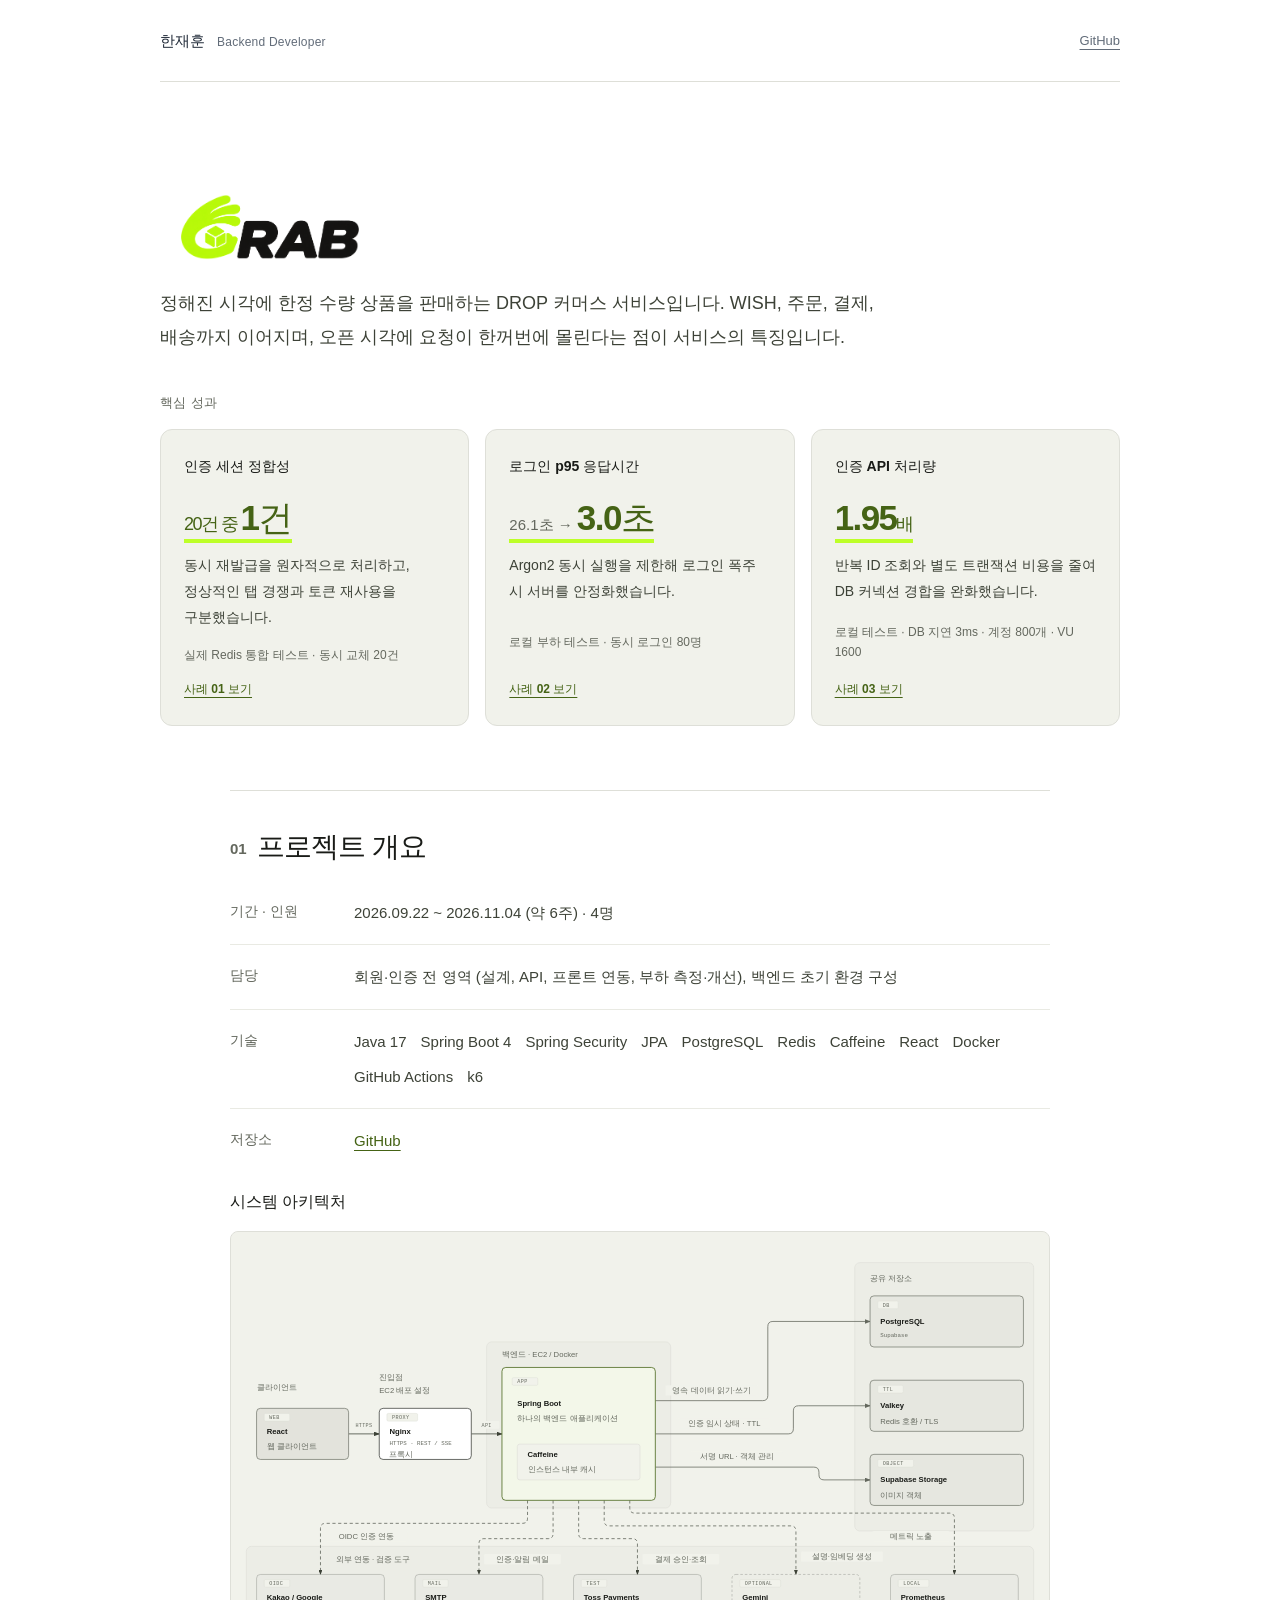
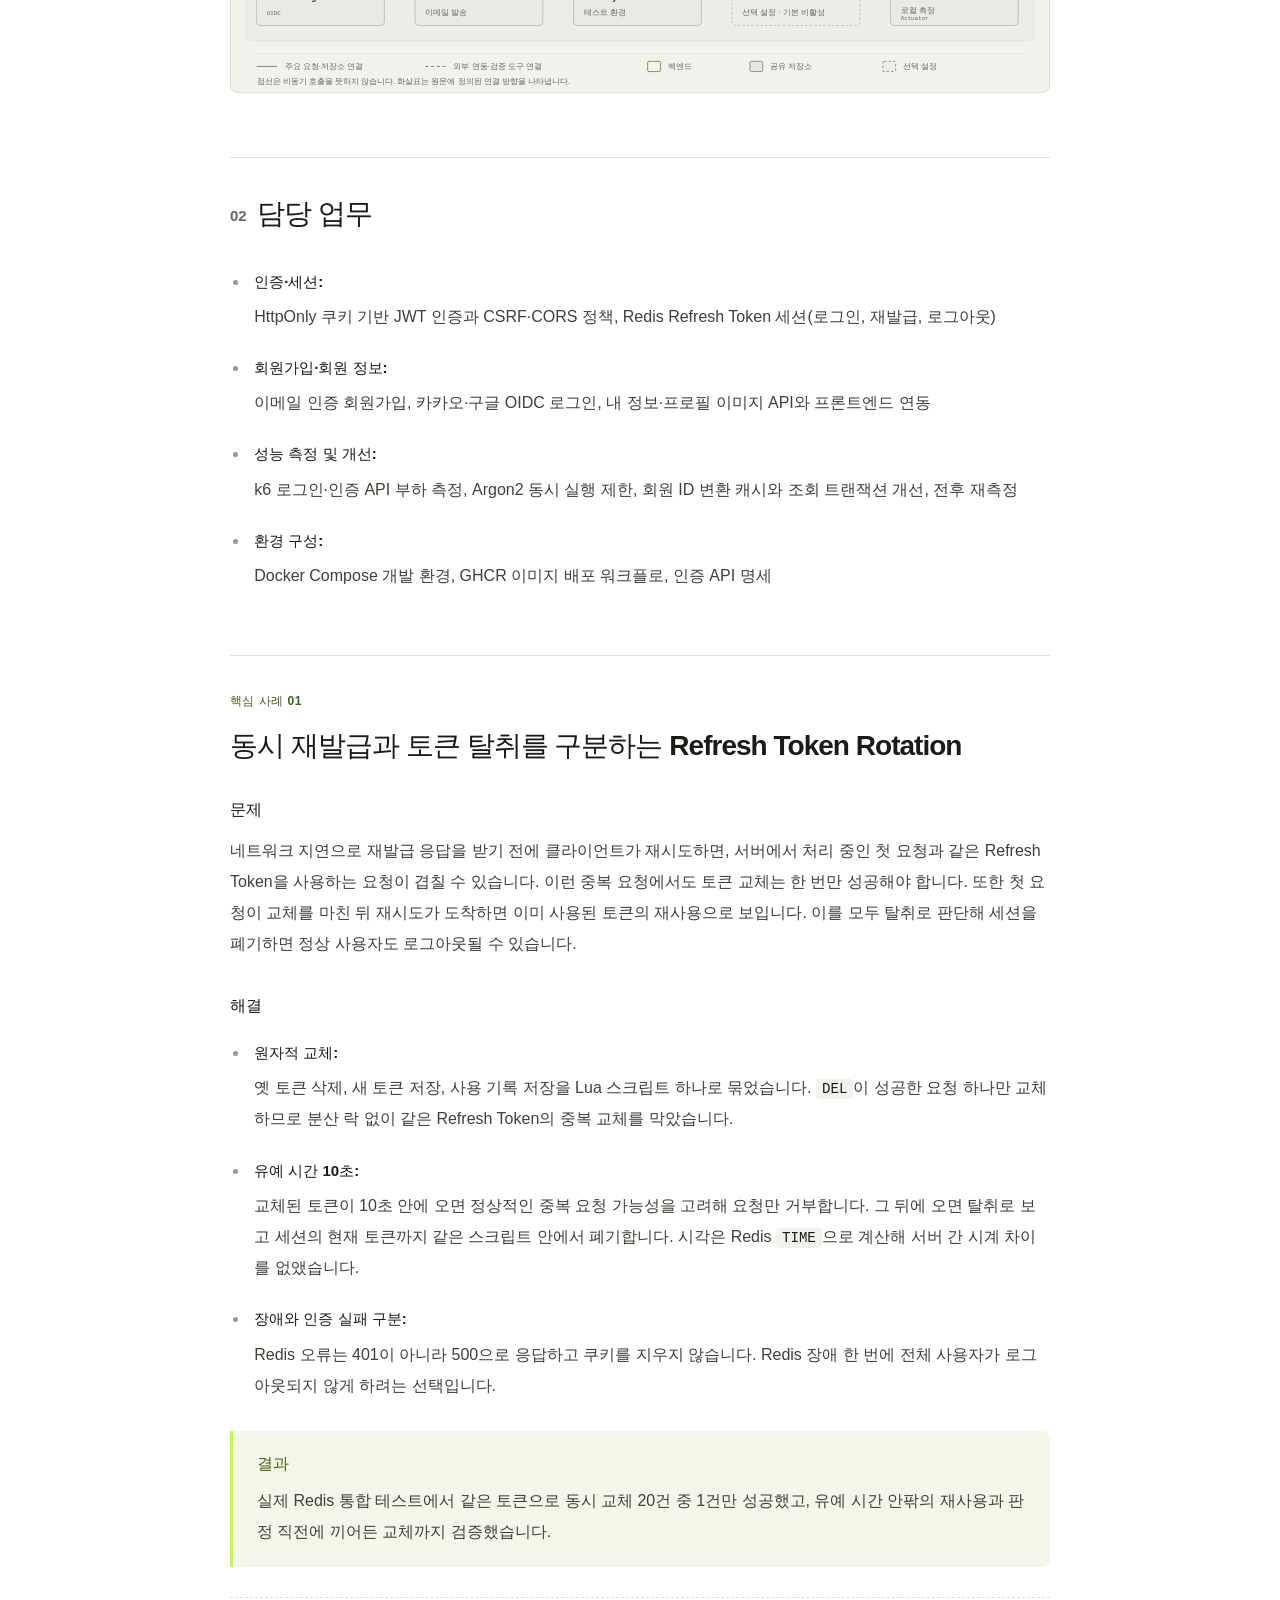
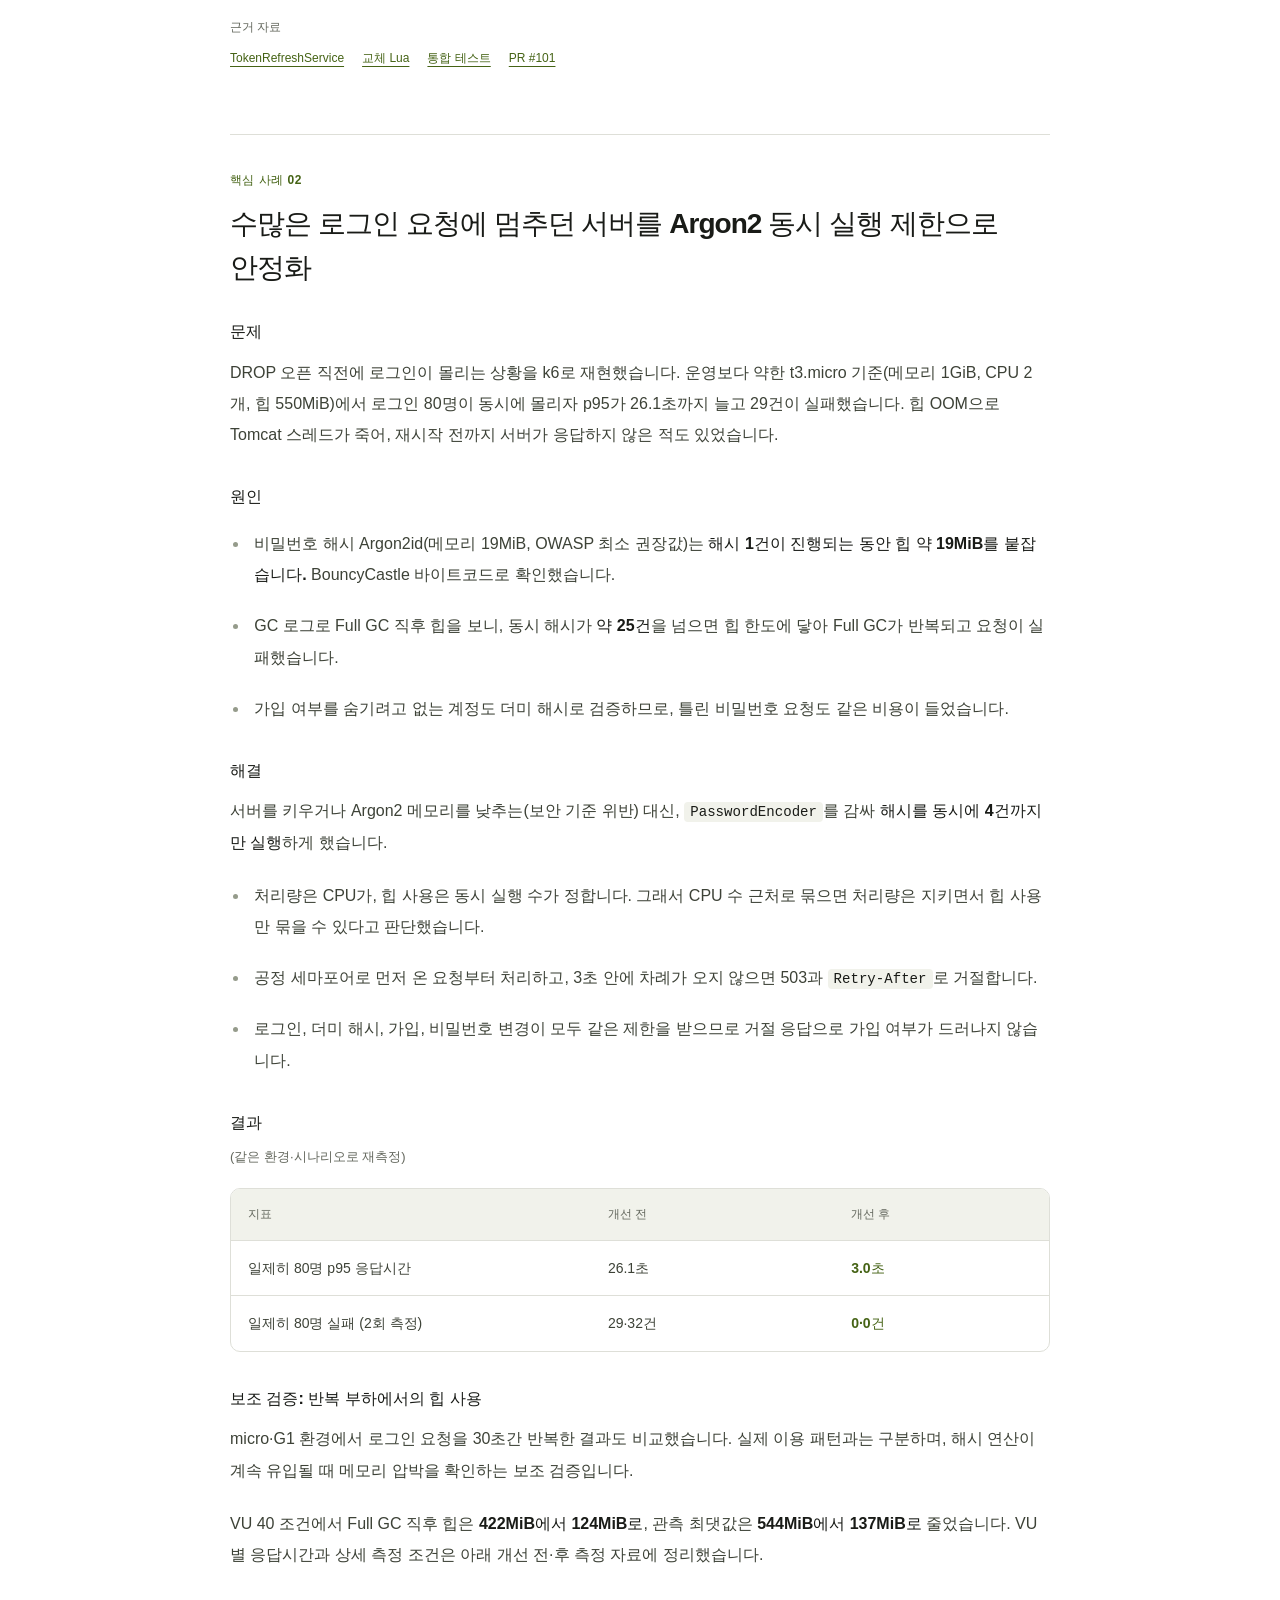
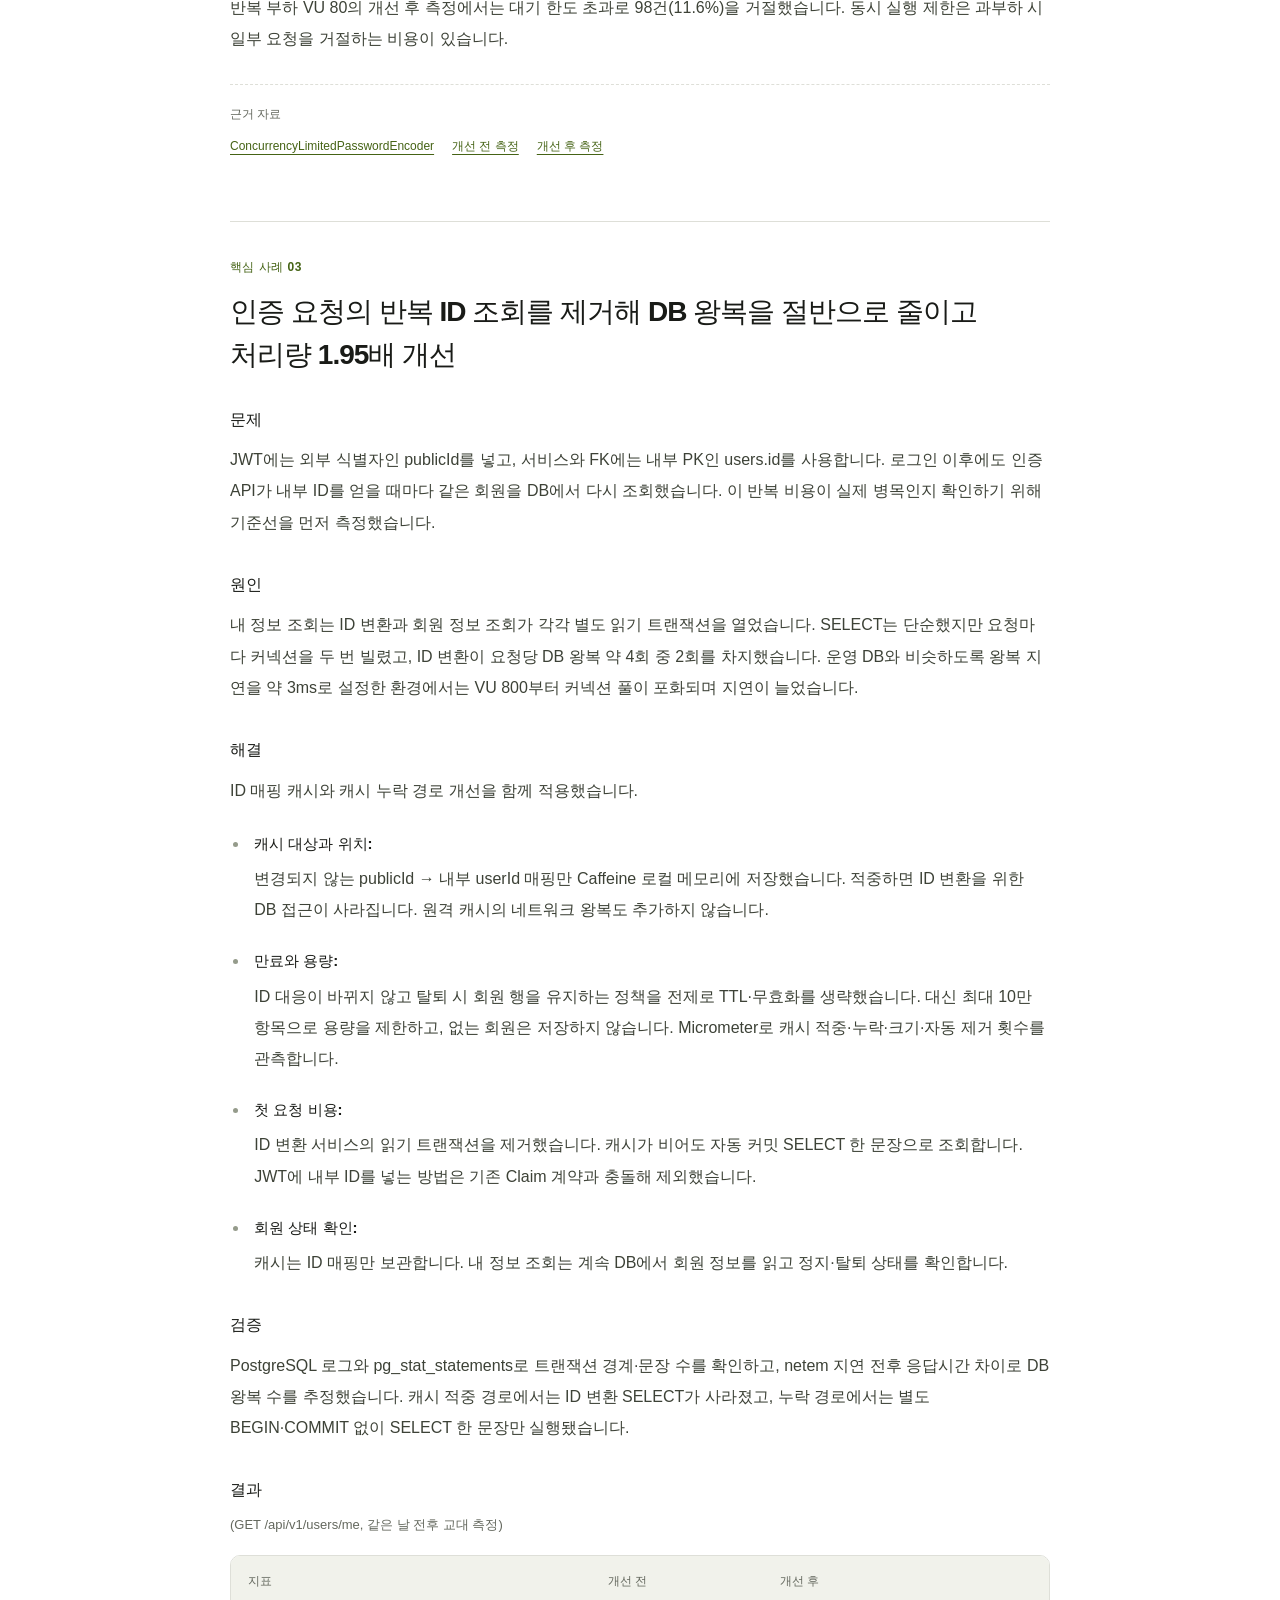
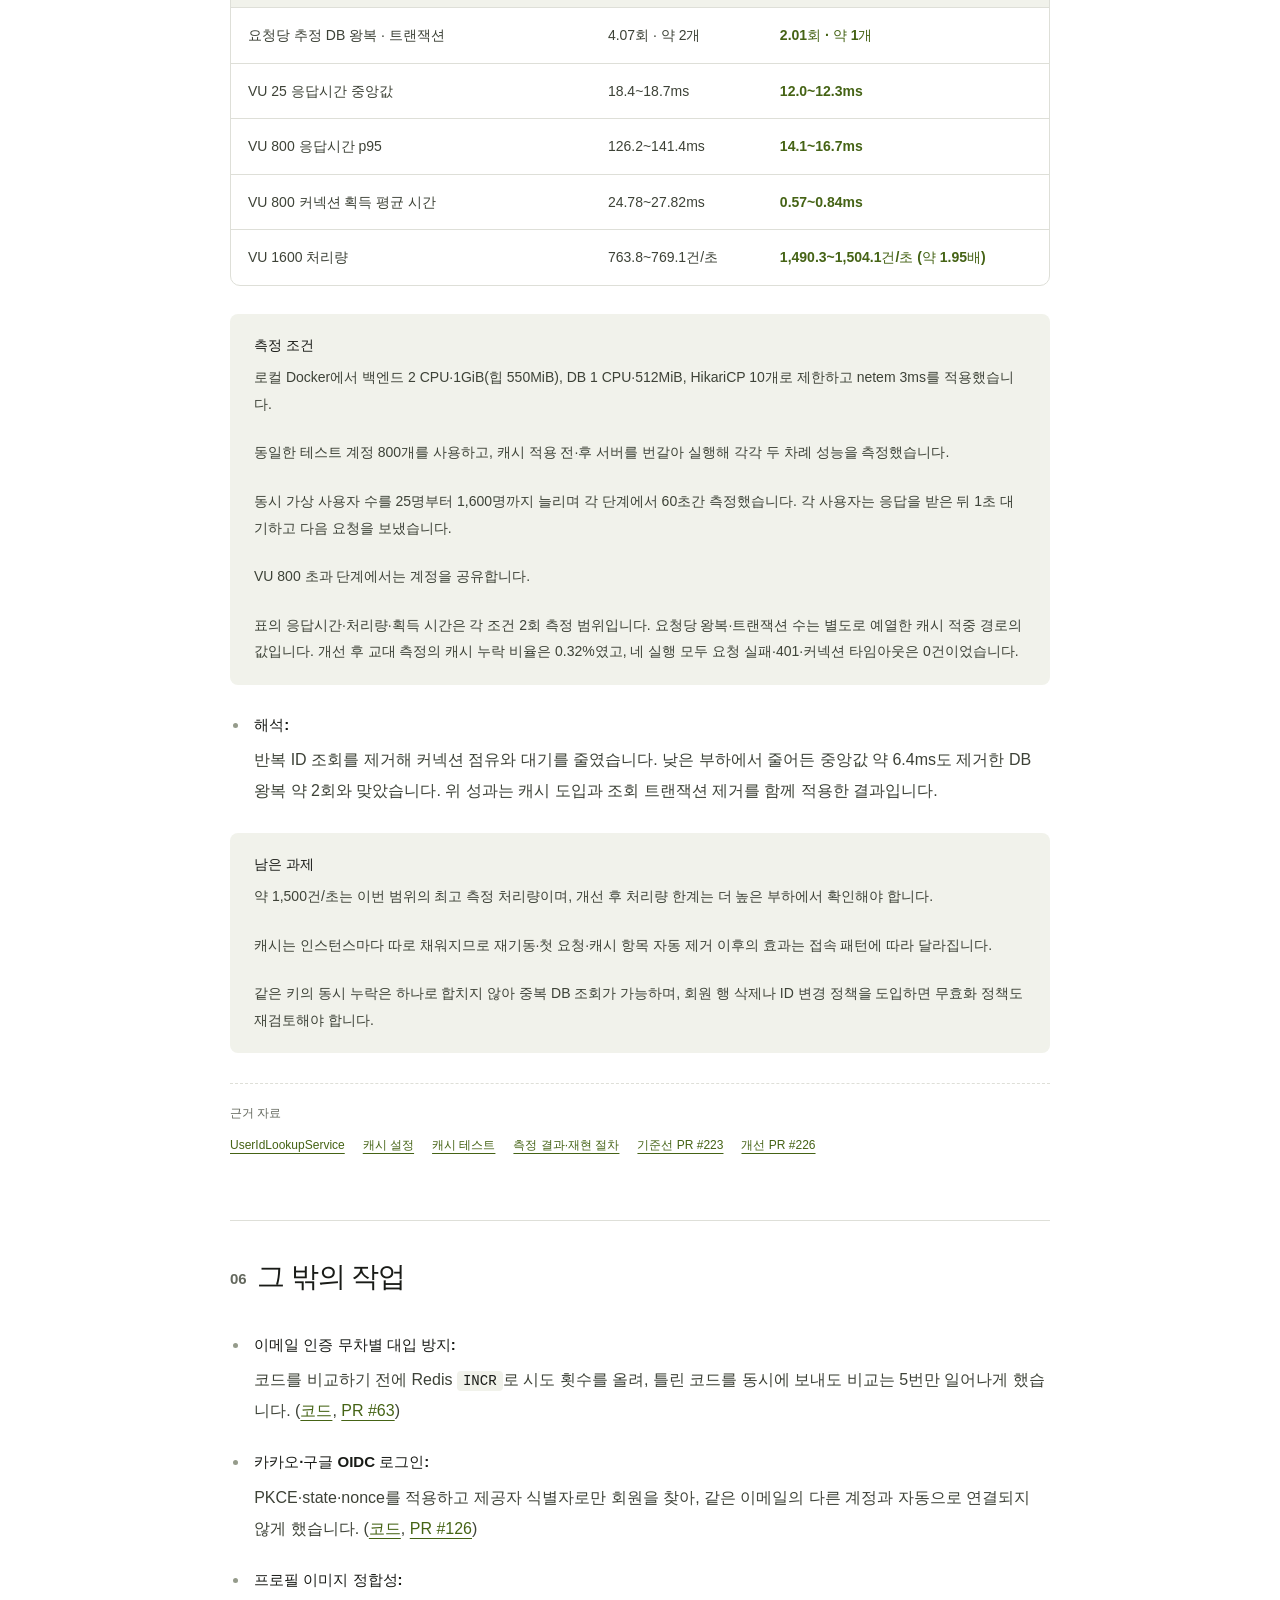
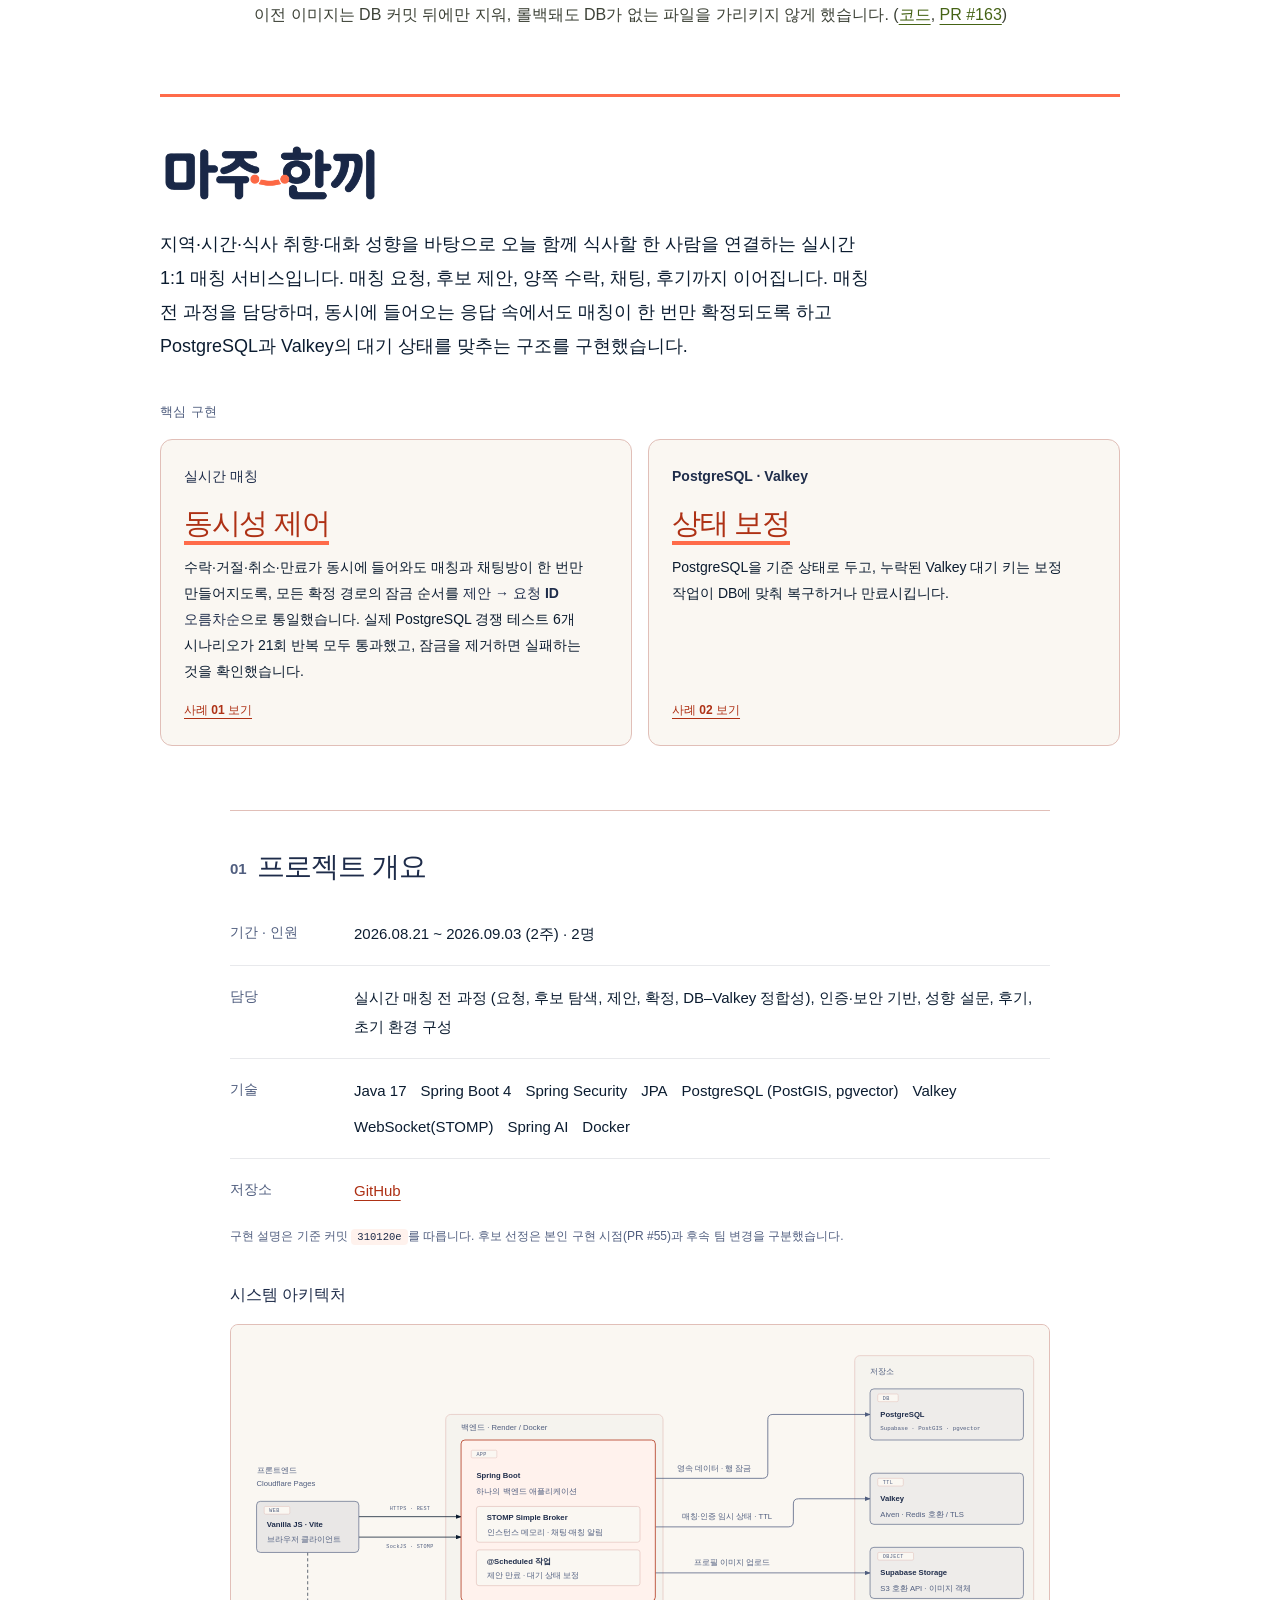
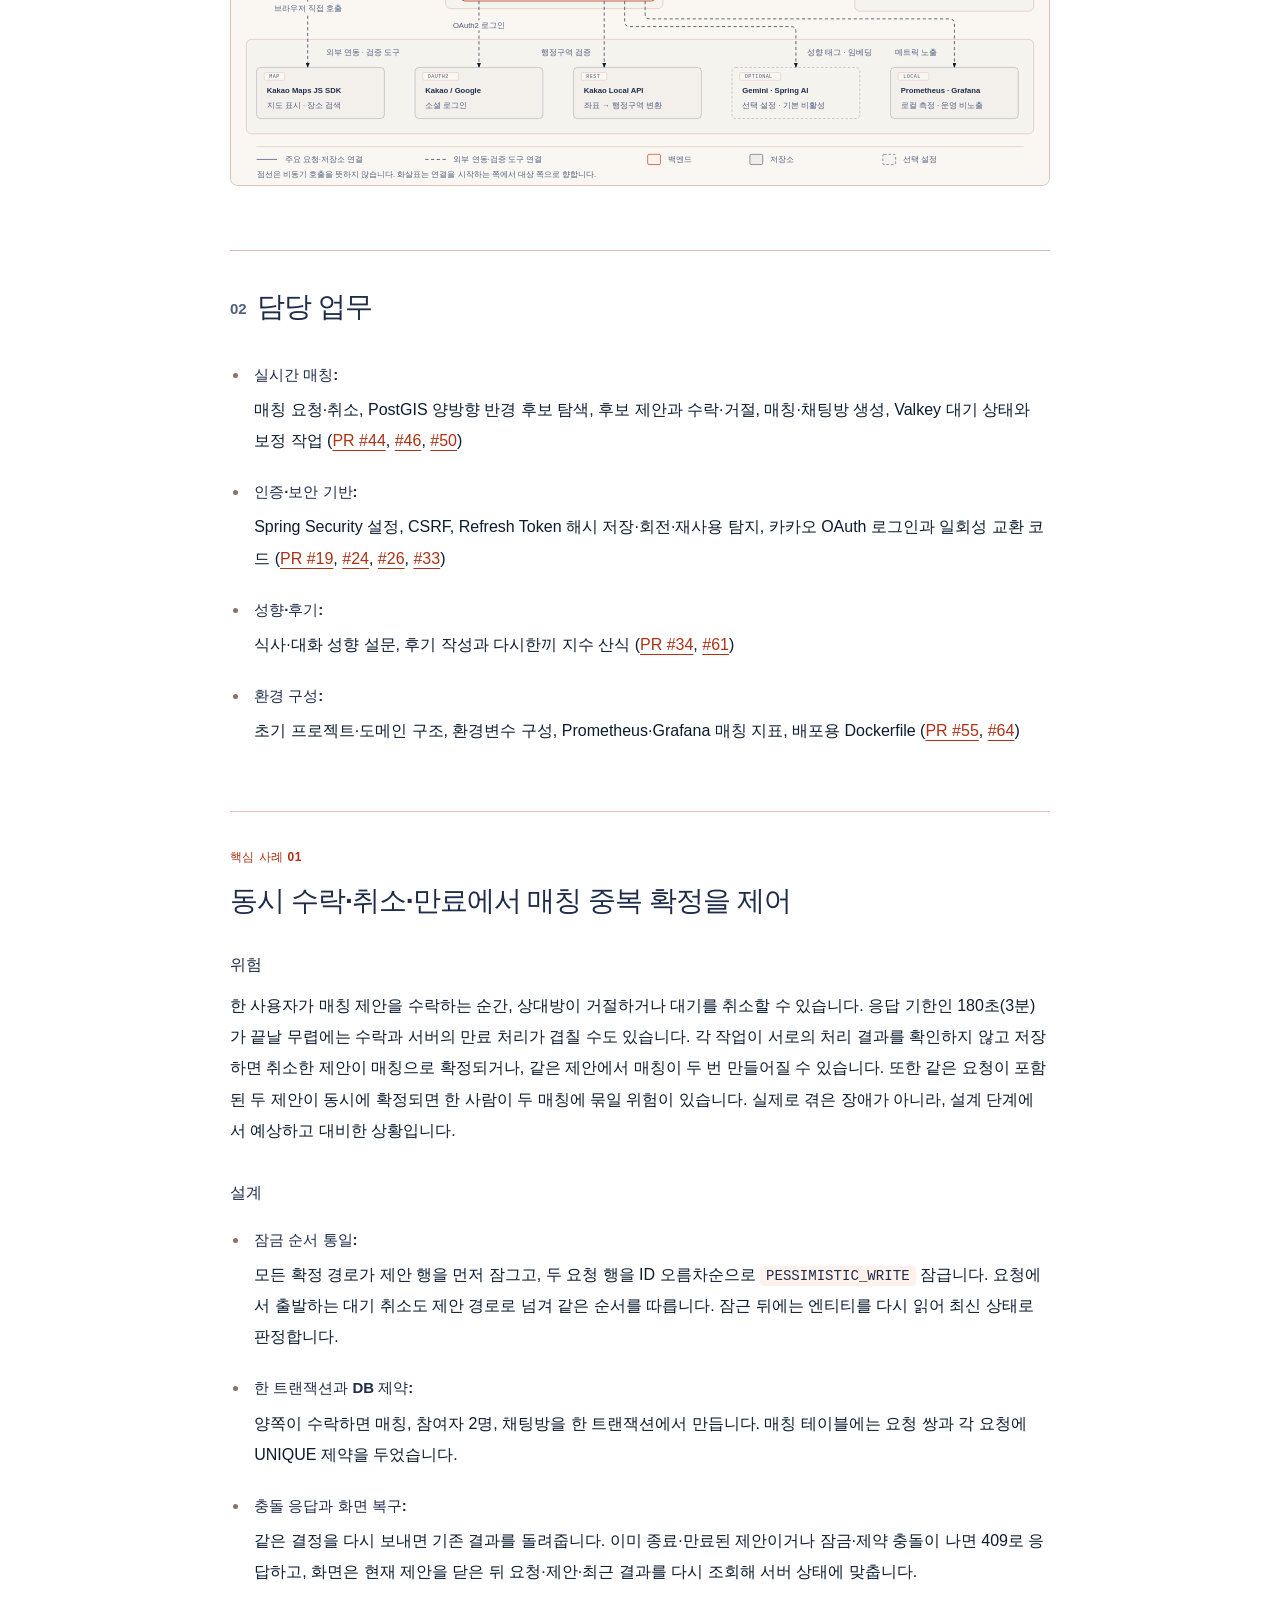
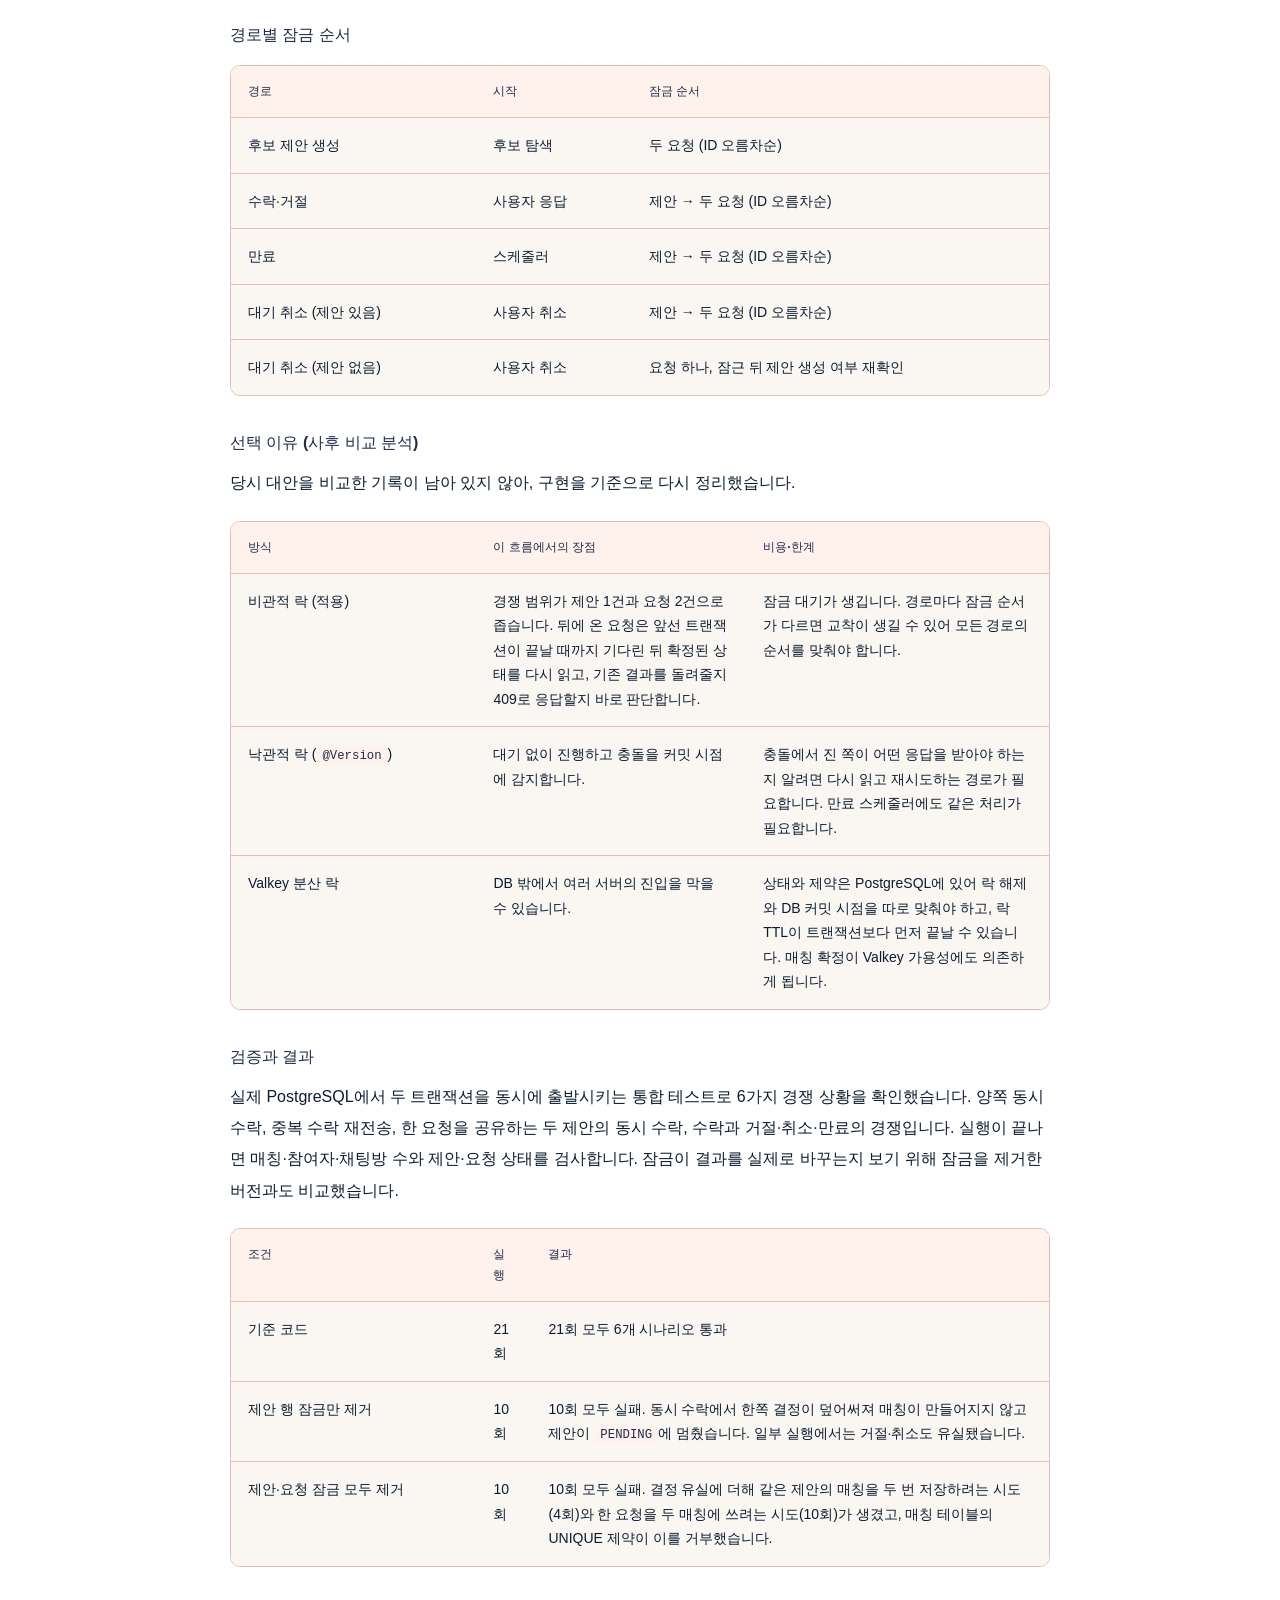
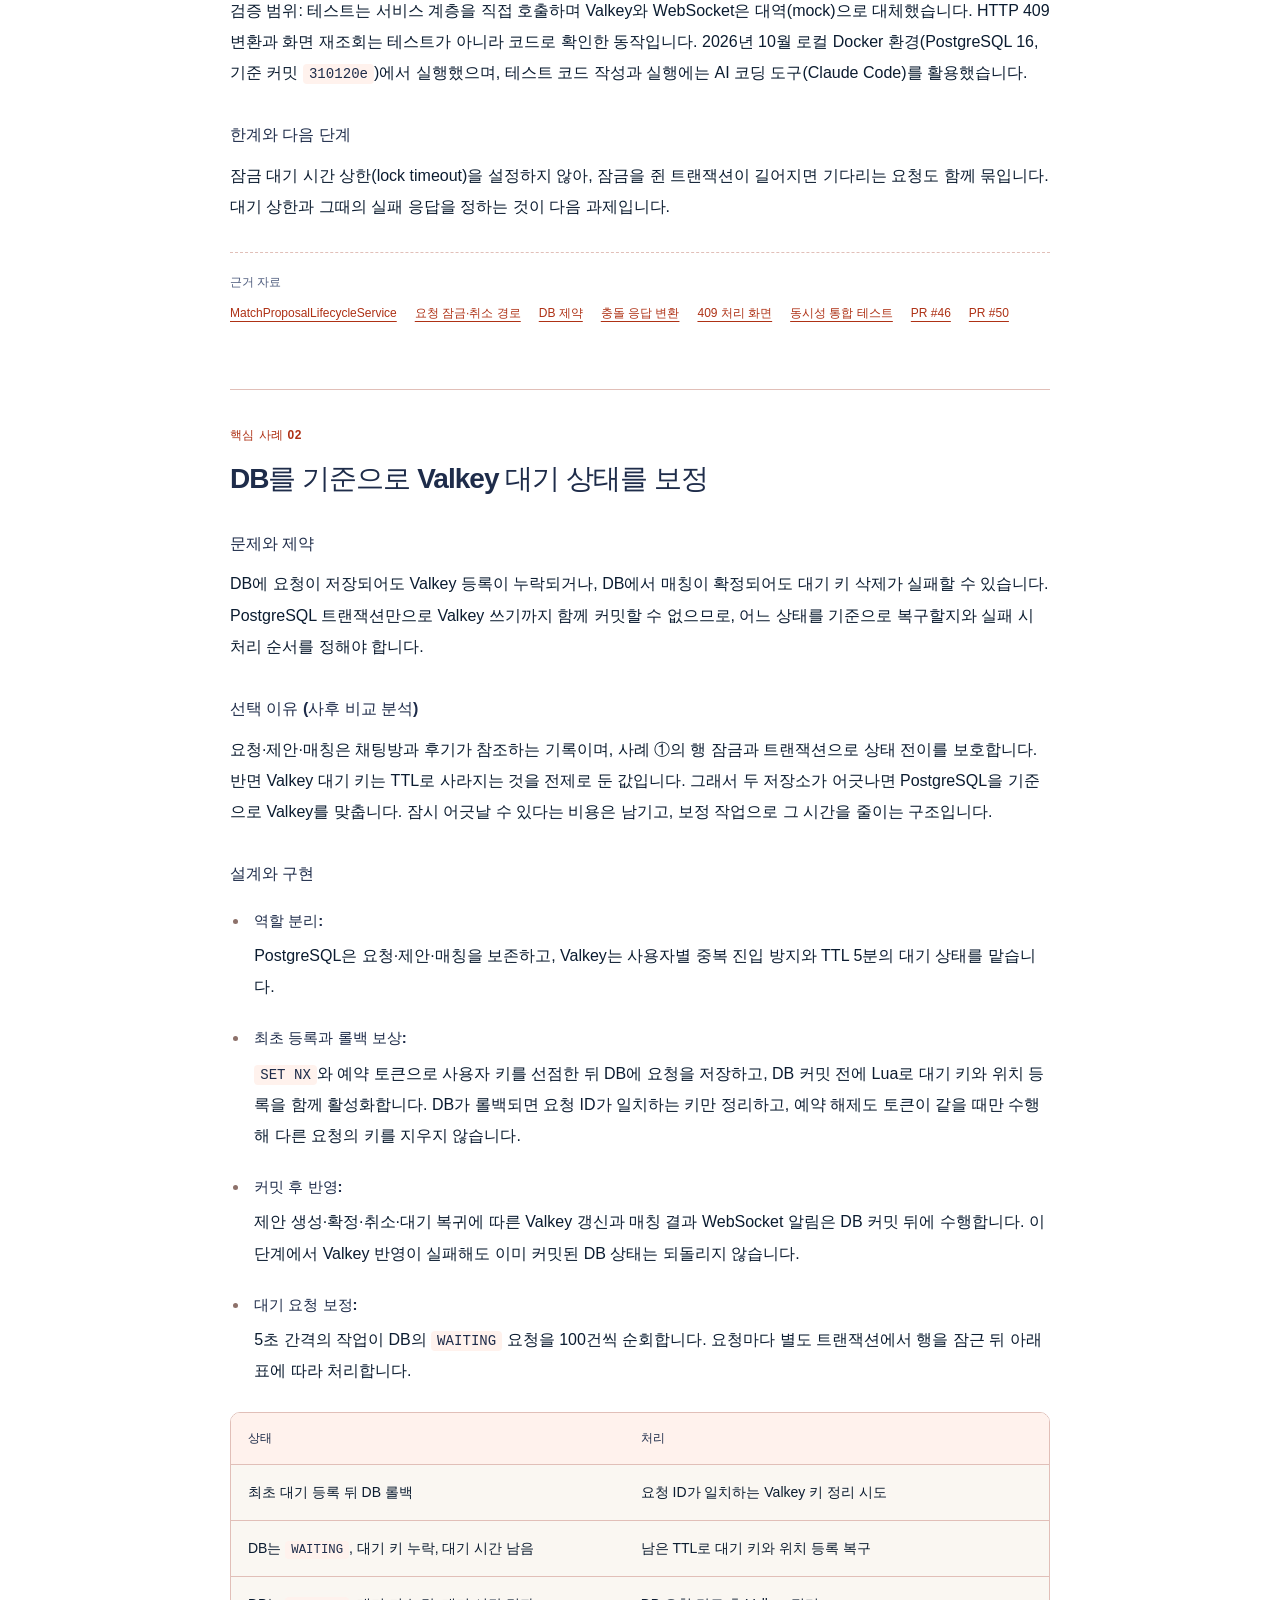
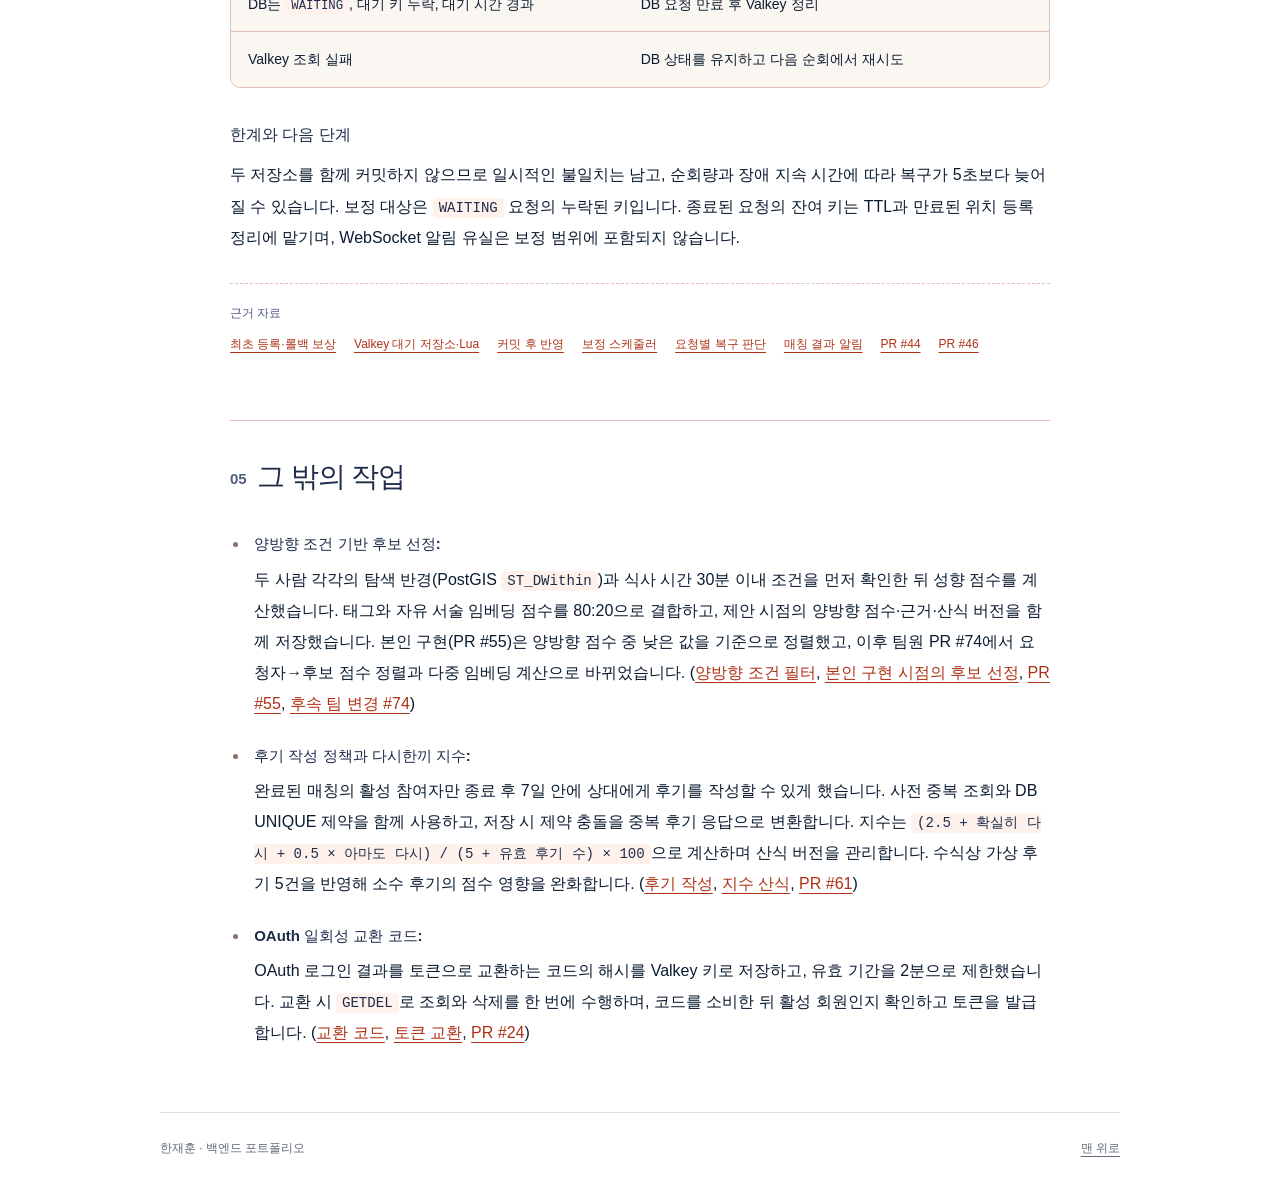
==== commit 54de3ded: "최신화" ====
--- a/portfolio/index.html
+++ b/portfolio/index.html
@@ -34,9 +34,8 @@
 <dl class="project-facts"><div class="fact-row"><dt>기간 · 인원</dt><dd>2026.09.22 ~ 2026.11.04 (약 6주) · 4명</dd></div><div class="fact-row"><dt>담당</dt><dd>회원·인증 전 영역 (설계, API, 프론트 연동, 부하 측정·개선), 백엔드 초기 환경 구성</dd></div><div class="fact-row"><dt>기술</dt><dd><ul class="tech-list" aria-label="사용 기술"><li>Java 17</li><li>Spring Boot 4</li><li>Spring Security</li><li>JPA</li><li>PostgreSQL</li><li>Redis</li><li>Caffeine</li><li>React</li><li>Docker</li><li>GitHub Actions</li><li>k6</li></ul>
 </dd></div><div class="fact-row"><dt>저장소</dt><dd><a href="https://github.com/prgrms-aibe-devcourse/AIBE7_FinalProject_Team3">GitHub</a></dd></div></dl>
 <h4 id="grab-architecture-title" class="block-label">시스템 아키텍처</h4>
-<figure class="architecture-figure" aria-labelledby="grab-architecture-title" aria-describedby="grab-architecture-caption">
-<a class="architecture-preview" href="architecture/grab.html" aria-label="GRAB 시스템 아키텍처 원본 크기로 보기"><img src="assets/grab-architecture.svg" alt="React에서 Nginx를 거쳐 내부 Caffeine 캐시를 둔 Spring Boot로 연결되며, 백엔드는 PostgreSQL·Valkey·Supabase Storage와 외부 서비스·검증 도구에 연결됩니다." width="1280" height="720" decoding="async"></a>
-<figcaption id="grab-architecture-caption">팀 전체 서비스 구성입니다. 코드·배포 설정 기준이며 실제 운영 현황을 뜻하지 않습니다. 그림을 누르면 원본 크기로 볼 수 있습니다. <a href="architecture/grab.md">설계 설명·근거</a></figcaption>
+<figure class="architecture-figure" aria-labelledby="grab-architecture-title">
+<div class="architecture-preview"><img src="assets/grab-architecture.svg" alt="React에서 Nginx를 거쳐 내부 Caffeine 캐시를 둔 Spring Boot로 연결되며, 백엔드는 PostgreSQL·Valkey·Supabase Storage와 외부 서비스·검증 도구에 연결됩니다." width="1280" height="720" decoding="async"></div>
 </figure>
 </section>
 
@@ -46,8 +45,8 @@
 
 <section id="grab-token-rotation" class="document-section case-study" aria-labelledby="grab-token-rotation-title"><header class="section-header"><p class="section-kicker">핵심 사례 01</p>
 <h3 id="grab-token-rotation-title">동시 재발급과 토큰 탈취를 구분하는 Refresh Token Rotation</h3></header>
-<h4 class="block-label">문제</h4><p> 같은 브라우저의 두 탭이 동시에 재발급을 요청하면 유효한 토큰이 두 개가 될 수 있었습니다. 또 이미 교체된 토큰이 다시 오면 탈취를 의심해야 하지만, 경쟁에서 진 탭의 요청도 똑같은 모습으로 들어옵니다. 이를 모두 탈취로 보면 정상 사용자가 로그아웃됩니다.</p>
-<h4 class="block-label">해결</h4><ul class="detail-list"><li><strong class="item-label">원자적 교체:</strong> 옛 토큰 삭제, 새 토큰 저장, 사용 기록 저장을 Lua 스크립트 하나로 묶었습니다. <code>DEL</code>이 성공한 요청 하나만 교체하므로 분산 락 없이 두 토큰이 동시에 유효한 순간을 없앴습니다.</li><li><strong class="item-label">유예 시간 10초:</strong> 교체된 토큰이 10초 안에 오면 탭 경쟁으로 보고 요청만 거부합니다. 그 뒤에 오면 탈취로 보고 세션의 현재 토큰까지 같은 스크립트 안에서 폐기합니다. 시각은 Redis <code>TIME</code>으로 계산해 서버 간 시계 차이를 없앴습니다.</li><li><strong class="item-label">장애와 인증 실패 구분:</strong> Redis 오류는 401이 아니라 500으로 응답하고 쿠키를 지우지 않습니다. Redis 장애 한 번에 전체 사용자가 로그아웃되지 않게 하려는 선택입니다.</li></ul>
+<h4 class="block-label">문제</h4><p> 네트워크 지연으로 재발급 응답을 받기 전에 클라이언트가 재시도하면, 서버에서 처리 중인 첫 요청과 같은 Refresh Token을 사용하는 요청이 겹칠 수 있습니다. 이런 중복 요청에서도 토큰 교체는 한 번만 성공해야 합니다. 또한 첫 요청이 교체를 마친 뒤 재시도가 도착하면 이미 사용된 토큰의 재사용으로 보입니다. 이를 모두 탈취로 판단해 세션을 폐기하면 정상 사용자도 로그아웃될 수 있습니다.</p>
+<h4 class="block-label">해결</h4><ul class="detail-list"><li><strong class="item-label">원자적 교체:</strong> 옛 토큰 삭제, 새 토큰 저장, 사용 기록 저장을 Lua 스크립트 하나로 묶었습니다. <code>DEL</code>이 성공한 요청 하나만 교체하므로 분산 락 없이 같은 Refresh Token의 중복 교체를 막았습니다.</li><li><strong class="item-label">유예 시간 10초:</strong> 교체된 토큰이 10초 안에 오면 정상적인 중복 요청 가능성을 고려해 요청만 거부합니다. 그 뒤에 오면 탈취로 보고 세션의 현재 토큰까지 같은 스크립트 안에서 폐기합니다. 시각은 Redis <code>TIME</code>으로 계산해 서버 간 시계 차이를 없앴습니다.</li><li><strong class="item-label">장애와 인증 실패 구분:</strong> Redis 오류는 401이 아니라 500으로 응답하고 쿠키를 지우지 않습니다. Redis 장애 한 번에 전체 사용자가 로그아웃되지 않게 하려는 선택입니다.</li></ul>
 <aside class="outcome"><h4 class="block-label">결과</h4><p> 실제 Redis 통합 테스트에서 같은 토큰으로 동시 교체 20건 중 1건만 성공했고, 유예 시간 안팎의 재사용과 판정 직전에 끼어든 교체까지 검증했습니다.</p>
 </aside>
 <footer class="sources"><h4>근거 자료</h4><div class="source-links"><a href="https://github.com/prgrms-aibe-devcourse/AIBE7_FinalProject_Team3/blob/223b697783bbd712c68d359999f42ad141353802/Backend/src/main/java/org/example/grab/domain/auth/service/TokenRefreshService.java">TokenRefreshService</a><a href="https://github.com/prgrms-aibe-devcourse/AIBE7_FinalProject_Team3/blob/223b697783bbd712c68d359999f42ad141353802/Backend/src/main/resources/redis/refresh-token-rotate.lua">교체 Lua</a><a href="https://github.com/prgrms-aibe-devcourse/AIBE7_FinalProject_Team3/blob/223b697783bbd712c68d359999f42ad141353802/Backend/src/test/java/org/example/grab/domain/auth/repository/RefreshTokenRotationIntegrationTest.java">통합 테스트</a><a href="https://github.com/prgrms-aibe-devcourse/AIBE7_FinalProject_Team3/pull/101">PR #101</a></div></footer>
@@ -60,30 +59,11 @@
 <h4 class="block-label">해결</h4><p> 서버를 키우거나 Argon2 메모리를 낮추는(보안 기준 위반) 대신, <code>PasswordEncoder</code>를 감싸 <strong>해시를 동시에 4건까지만 실행</strong>하게 했습니다.</p>
 <ul class="detail-list"><li>처리량은 CPU가, 힙 사용은 동시 실행 수가 정합니다. 그래서 CPU 수 근처로 묶으면 처리량은 지키면서 힙 사용만 묶을 수 있다고 판단했습니다.</li><li>공정 세마포어로 먼저 온 요청부터 처리하고, 3초 안에 차례가 오지 않으면 503과 <code>Retry-After</code>로 거절합니다.</li><li>로그인, 더미 해시, 가입, 비밀번호 변경이 모두 같은 제한을 받으므로 거절 응답으로 가입 여부가 드러나지 않습니다.</li></ul>
 <h4 class="block-label">결과</h4><p class="result-context">(같은 환경·시나리오로 재측정)</p>
-<div tabindex="0" role="region" class="table-wrapper" aria-label="로그인 부하 테스트 전후 비교"><table><caption class="sr-only">로그인 부하 테스트 전후 비교</caption><thead><tr><th scope="col">지표</th><th scope="col">개선 전</th><th scope="col">개선 후</th></tr></thead><tbody><tr><td>일제히 80명 p95 응답시간</td><td>26.1초</td><td><strong>3.0초</strong></td></tr><tr><td>일제히 80명 실패 (2회 측정)</td><td>29·32건</td><td><strong>0·0건</strong></td></tr><tr><td>지속 VU 80 서버 오류 (2회 측정)</td><td>57·26건</td><td><strong>0·0건</strong></td></tr><tr><td>지속 VU 20·40 p95 (거절 없음)</td><td>1.39초 · 2.96초</td><td><strong>1.01초 · 2.02초</strong></td></tr><tr><td>지속 VU 40 Full GC 직후 힙</td><td>422MiB (최대 544)</td><td><strong>124MiB (최대 137)</strong></td></tr></tbody></table>
-</div><section class="p95-comparison" aria-labelledby="grab-login-p95-title">
-<h4 id="grab-login-p95-title" class="block-label">동시 사용자 수에 따른 로그인 p95 응답시간</h4>
-<p id="grab-login-p95-context" class="result-context">지속 실행 30초 · micro·G1 환경 · 단위: 밀리초(ms)</p>
-<div class="table-wrapper" tabindex="0" role="region" aria-labelledby="grab-login-p95-title" aria-describedby="grab-login-p95-context grab-login-p95-note">
-<table class="login-p95-table">
-<caption class="sr-only">동시 사용자 수에 따른 로그인 p95 응답시간 비교</caption>
-<thead><tr><th scope="col">동시 사용자 수 (VU)</th><th scope="col">개선 전<span class="column-note">제한 없음</span></th><th scope="col">개선 후<span class="column-note">동시 실행 상한 4</span></th></tr></thead>
-<tbody>
-<tr><th scope="row">1</th><td>45</td><td><strong>51</strong></td></tr>
-<tr><th scope="row">5</th><td>302</td><td><strong>299</strong></td></tr>
-<tr><th scope="row">10</th><td>628</td><td><strong>581</strong></td></tr>
-<tr><th scope="row">20</th><td>1,390</td><td><strong>1,012</strong></td></tr>
-<tr><th scope="row">40</th><td>2,960</td><td><strong>2,020</strong></td></tr>
-<tr class="peak-load"><th scope="row">80</th><td>23,626</td><td><strong>3,279</strong></td></tr>
-</tbody>
-</table>
-</div>
-<p id="grab-login-p95-note" class="comparison-note">VU 80의 개선 후 p95에는 대기 한도 초과로 거절한 요청 98건(11.6%)이 포함됩니다.</p>
-</section>
-<ul class="detail-list"><li>거절이 없던 VU 20·40에서도 p95가 약 30% 줄었습니다. 동시 해시가 묶여 GC가 덜 돌았기 때문이며, 거절로만 얻은 숫자가 아닙니다.</li></ul>
-<aside class="reading-note"><h4 class="block-label">남은 과제</h4><p>일제히 80명은 대기 한도(3초) 경계에 있습니다.</p>
-<p>실패 로그인도 같은 줄을 차지하므로 로그인 시도 횟수 제한이 다음 과제입니다.</p>
-</aside>
+<div tabindex="0" role="region" class="table-wrapper" aria-label="동시 로그인 부하 테스트 전후 비교"><table><caption class="sr-only">동시 로그인 부하 테스트 전후 비교</caption><thead><tr><th scope="col">지표</th><th scope="col">개선 전</th><th scope="col">개선 후</th></tr></thead><tbody><tr><td>일제히 80명 p95 응답시간</td><td>26.1초</td><td><strong>3.0초</strong></td></tr><tr><td>일제히 80명 실패 (2회 측정)</td><td>29·32건</td><td><strong>0·0건</strong></td></tr></tbody></table></div>
+<h4 class="block-label">보조 검증: 반복 부하에서의 힙 사용</h4>
+<p>micro·G1 환경에서 로그인 요청을 30초간 반복한 결과도 비교했습니다. 실제 이용 패턴과는 구분하며, 해시 연산이 계속 유입될 때 메모리 압박을 확인하는 보조 검증입니다.</p>
+<p>VU 40 조건에서 Full GC 직후 힙은 <strong>422MiB에서 124MiB로</strong>, 관측 최댓값은 <strong>544MiB에서 137MiB로</strong> 줄었습니다. VU별 응답시간과 상세 측정 조건은 아래 개선 전·후 측정 자료에 정리했습니다.</p>
+<p>반복 부하 VU 80의 개선 후 측정에서는 대기 한도 초과로 98건(11.6%)을 거절했습니다. 동시 실행 제한은 과부하 시 일부 요청을 거절하는 비용이 있습니다.</p>
 <footer class="sources"><h4>근거 자료</h4><div class="source-links"><a href="https://github.com/prgrms-aibe-devcourse/AIBE7_FinalProject_Team3/blob/feat/GR-178-limit-argon2-concurrency/Backend/src/main/java/org/example/grab/global/security/password/ConcurrencyLimitedPasswordEncoder.java">ConcurrencyLimitedPasswordEncoder</a><a href="https://github.com/prgrms-aibe-devcourse/AIBE7_FinalProject_Team3/blob/feat/GR-178-limit-argon2-concurrency/Backend/k6/login-burst/result.md">개선 전 측정</a><a href="https://github.com/prgrms-aibe-devcourse/AIBE7_FinalProject_Team3/blob/feat/GR-178-limit-argon2-concurrency/Backend/k6/login-burst/result-gr178.md">개선 후 측정</a></div></footer>
 </section>
 
@@ -92,7 +72,7 @@
 <h4 class="block-label">문제</h4><p> JWT에는 외부 식별자인 publicId를 넣고, 서비스와 FK에는 내부 PK인 users.id를 사용합니다. 로그인 이후에도 인증 API가 내부 ID를 얻을 때마다 같은 회원을 DB에서 다시 조회했습니다. 이 반복 비용이 실제 병목인지 확인하기 위해 기준선을 먼저 측정했습니다.</p>
 <h4 class="block-label">원인</h4><p> 내 정보 조회는 ID 변환과 회원 정보 조회가 각각 별도 읽기 트랜잭션을 열었습니다. SELECT는 단순했지만 요청마다 커넥션을 두 번 빌렸고, ID 변환이 요청당 DB 왕복 약 4회 중 2회를 차지했습니다. 운영 DB와 비슷하도록 왕복 지연을 약 3ms로 설정한 환경에서는 VU 800부터 커넥션 풀이 포화되며 지연이 늘었습니다.</p>
 <h4 class="block-label">해결</h4><p>ID 매핑 캐시와 캐시 누락 경로 개선을 함께 적용했습니다.</p>
-<ul class="detail-list"><li><strong class="item-label">캐시 대상과 위치:</strong> 변경되지 않는 publicId → 내부 userId 매핑만 Caffeine 로컬 메모리에 저장했습니다. 적중하면 ID 변환을 위한 DB 접근이 사라집니다. 원격 캐시의 네트워크 왕복도 추가하지 않습니다.</li><li><strong class="item-label">만료와 용량:</strong> ID 대응이 바뀌지 않고 탈퇴 시 회원 행을 유지하는 정책을 전제로 TTL·무효화를 생략했습니다. 대신 최대 10만 항목으로 용량을 제한하고, 없는 회원은 저장하지 않습니다. Micrometer로 적중·누락·크기·축출을 관측합니다.</li><li><strong class="item-label">첫 요청 비용:</strong> ID 변환 서비스의 읽기 트랜잭션을 제거했습니다. 캐시가 비어도 자동 커밋 SELECT 한 문장으로 조회합니다. JWT에 내부 ID를 넣는 방법은 기존 Claim 계약과 충돌해 제외했습니다.</li><li><strong class="item-label">회원 상태 확인:</strong> 캐시는 ID 매핑만 보관합니다. 내 정보 조회는 계속 DB에서 회원 정보를 읽고 정지·탈퇴 상태를 확인합니다.</li></ul>
+<ul class="detail-list"><li><strong class="item-label">캐시 대상과 위치:</strong> 변경되지 않는 publicId → 내부 userId 매핑만 Caffeine 로컬 메모리에 저장했습니다. 적중하면 ID 변환을 위한 DB 접근이 사라집니다. 원격 캐시의 네트워크 왕복도 추가하지 않습니다.</li><li><strong class="item-label">만료와 용량:</strong> ID 대응이 바뀌지 않고 탈퇴 시 회원 행을 유지하는 정책을 전제로 TTL·무효화를 생략했습니다. 대신 최대 10만 항목으로 용량을 제한하고, 없는 회원은 저장하지 않습니다. Micrometer로 캐시 적중·누락·크기·자동 제거 횟수를 관측합니다.</li><li><strong class="item-label">첫 요청 비용:</strong> ID 변환 서비스의 읽기 트랜잭션을 제거했습니다. 캐시가 비어도 자동 커밋 SELECT 한 문장으로 조회합니다. JWT에 내부 ID를 넣는 방법은 기존 Claim 계약과 충돌해 제외했습니다.</li><li><strong class="item-label">회원 상태 확인:</strong> 캐시는 ID 매핑만 보관합니다. 내 정보 조회는 계속 DB에서 회원 정보를 읽고 정지·탈퇴 상태를 확인합니다.</li></ul>
 <h4 class="block-label">검증</h4><p> PostgreSQL 로그와 pg_stat_statements로 트랜잭션 경계·문장 수를 확인하고, netem 지연 전후 응답시간 차이로 DB 왕복 수를 추정했습니다. 캐시 적중 경로에서는 ID 변환 SELECT가 사라졌고, 누락 경로에서는 별도 BEGIN·COMMIT 없이 SELECT 한 문장만 실행됐습니다.</p>
 <h4 class="block-label">결과</h4><p class="result-context">(GET /api/v1/users/me, 같은 날 전후 교대 측정)</p>
 <div tabindex="0" role="region" class="table-wrapper" aria-label="회원 ID 변환 개선 전후 비교"><table><caption class="sr-only">회원 ID 변환 개선 전후 비교</caption><thead><tr><th scope="col">지표</th><th scope="col">개선 전</th><th scope="col">개선 후</th></tr></thead><tbody><tr><td>요청당 추정 DB 왕복 · 트랜잭션</td><td>4.07회 · 약 2개</td><td><strong>2.01회 · 약 1개</strong></td></tr><tr><td>VU 25 응답시간 중앙값</td><td>18.4~18.7ms</td><td><strong>12.0~12.3ms</strong></td></tr><tr><td>VU 800 응답시간 p95</td><td>126.2~141.4ms</td><td><strong>14.1~16.7ms</strong></td></tr><tr><td>VU 800 커넥션 획득 평균 시간</td><td>24.78~27.82ms</td><td><strong>0.57~0.84ms</strong></td></tr><tr><td>VU 1600 처리량</td><td>763.8~769.1건/초</td><td><strong>1,490.3~1,504.1건/초 (약 1.95배)</strong></td></tr></tbody></table>
@@ -104,7 +84,7 @@
 </aside>
 <ul class="detail-list"><li><strong class="item-label">해석:</strong> 반복 ID 조회를 제거해 커넥션 점유와 대기를 줄였습니다. 낮은 부하에서 줄어든 중앙값 약 6.4ms도 제거한 DB 왕복 약 2회와 맞았습니다. 위 성과는 캐시 도입과 조회 트랜잭션 제거를 함께 적용한 결과입니다.</li></ul>
 <aside class="reading-note"><h4 class="block-label">남은 과제</h4><p>약 1,500건/초는 이번 범위의 최고 측정 처리량이며, 개선 후 처리량 한계는 더 높은 부하에서 확인해야 합니다.</p>
-<p>캐시는 인스턴스마다 따로 채워지므로 재기동·첫 요청·축출 이후의 효과는 접속 패턴에 따라 달라집니다.</p>
+<p>캐시는 인스턴스마다 따로 채워지므로 재기동·첫 요청·캐시 항목 자동 제거 이후의 효과는 접속 패턴에 따라 달라집니다.</p>
 <p>같은 키의 동시 누락은 하나로 합치지 않아 중복 DB 조회가 가능하며, 회원 행 삭제나 ID 변경 정책을 도입하면 무효화 정책도 재검토해야 합니다.</p>
 </aside>
 <footer class="sources"><h4>근거 자료</h4><div class="source-links"><a href="https://github.com/prgrms-aibe-devcourse/AIBE7_FinalProject_Team3/blob/7c2e51b84c45d4d31eea2e7549907d40416fc323/Backend/src/main/java/org/example/grab/domain/user/service/UserIdLookupService.java">UserIdLookupService</a><a href="https://github.com/prgrms-aibe-devcourse/AIBE7_FinalProject_Team3/blob/7c2e51b84c45d4d31eea2e7549907d40416fc323/Backend/src/main/java/org/example/grab/domain/user/support/UserIdCacheConfig.java">캐시 설정</a><a href="https://github.com/prgrms-aibe-devcourse/AIBE7_FinalProject_Team3/blob/7c2e51b84c45d4d31eea2e7549907d40416fc323/Backend/src/test/java/org/example/grab/domain/user/service/UserIdLookupServiceTest.java">캐시 테스트</a><a href="https://github.com/prgrms-aibe-devcourse/AIBE7_FinalProject_Team3/blob/7c2e51b84c45d4d31eea2e7549907d40416fc323/Backend/k6/user-id-lookup/result.md">측정 결과·재현 절차</a><a href="https://github.com/prgrms-aibe-devcourse/AIBE7_FinalProject_Team3/pull/223">기준선 PR #223</a><a href="https://github.com/prgrms-aibe-devcourse/AIBE7_FinalProject_Team3/pull/226">개선 PR #226</a></div></footer>
@@ -138,8 +118,7 @@
 <p class="baseline-note">구현 설명은 기준 커밋 <code>310120e</code>를 따릅니다. 후보 선정은 본인 구현 시점(PR #55)과 후속 팀 변경을 구분했습니다.</p>
 <h4 id="majuhankki-architecture-title" class="block-label">시스템 아키텍처</h4>
 <figure class="architecture-figure" aria-labelledby="majuhankki-architecture-title">
-<a class="architecture-preview" href="architecture/majuhankki.html" aria-label="마주한끼 시스템 아키텍처 원본 크기로 보기"><img src="assets/majuhankki-architecture.svg" alt="브라우저가 REST와 SockJS·STOMP로 Render의 Spring Boot에 연결되며, 백엔드는 PostgreSQL·Valkey·Supabase Storage와 Kakao·Gemini 등 외부 서비스·검증 도구에 연결됩니다." width="1280" height="720" decoding="async"></a>
-<figcaption id="majuhankki-architecture-caption">팀 전체 서비스 구성입니다. 코드·설정 기준이며 실제 운영 현황을 뜻하지 않습니다. 그림을 누르면 원본 크기로 볼 수 있습니다. <a href="architecture/majuhankki.md">설계 설명·근거</a></figcaption>
+<div class="architecture-preview"><img src="assets/majuhankki-architecture.svg" alt="브라우저가 REST와 SockJS·STOMP로 Render의 Spring Boot에 연결되며, 백엔드는 PostgreSQL·Valkey·Supabase Storage와 Kakao·Gemini 등 외부 서비스·검증 도구에 연결됩니다." width="1280" height="720" decoding="async"></div>
 </figure>
 </section>
 <section id="majuhankki-responsibilities" class="document-section" aria-labelledby="majuhankki-responsibilities-title"><header class="section-header"><h3 id="majuhankki-responsibilities-title"><span class="section-number" aria-hidden="true">02</span>담당 업무</h3></header>
--- a/portfolio/portfolio.css
+++ b/portfolio/portfolio.css
@@ -100,7 +100,7 @@
 figure img { display: block; width: 100%; height: auto; }
 figcaption { margin-top: 12px; color: var(--muted); font-size: 12px; line-height: 1.8; }
 .architecture-figure { width: 100%; max-width: 820px; margin: 16px 0 0; }
-.architecture-preview { display: block; border: 1px solid var(--line); border-radius: 8px; background: var(--surface); cursor: zoom-in; }
+.architecture-preview { display: block; border: 1px solid var(--line); border-radius: 8px; background: var(--surface); }
 .architecture-preview img { border-radius: 8px; }
 .reading-note { margin-block: 24px; padding: 20px 24px; border-radius: 8px; background: var(--surface); font-size: 14px; line-height: 1.9; }
 .reading-note .block-label { margin-top: 0; margin-bottom: 8px; font-size: 14px; }
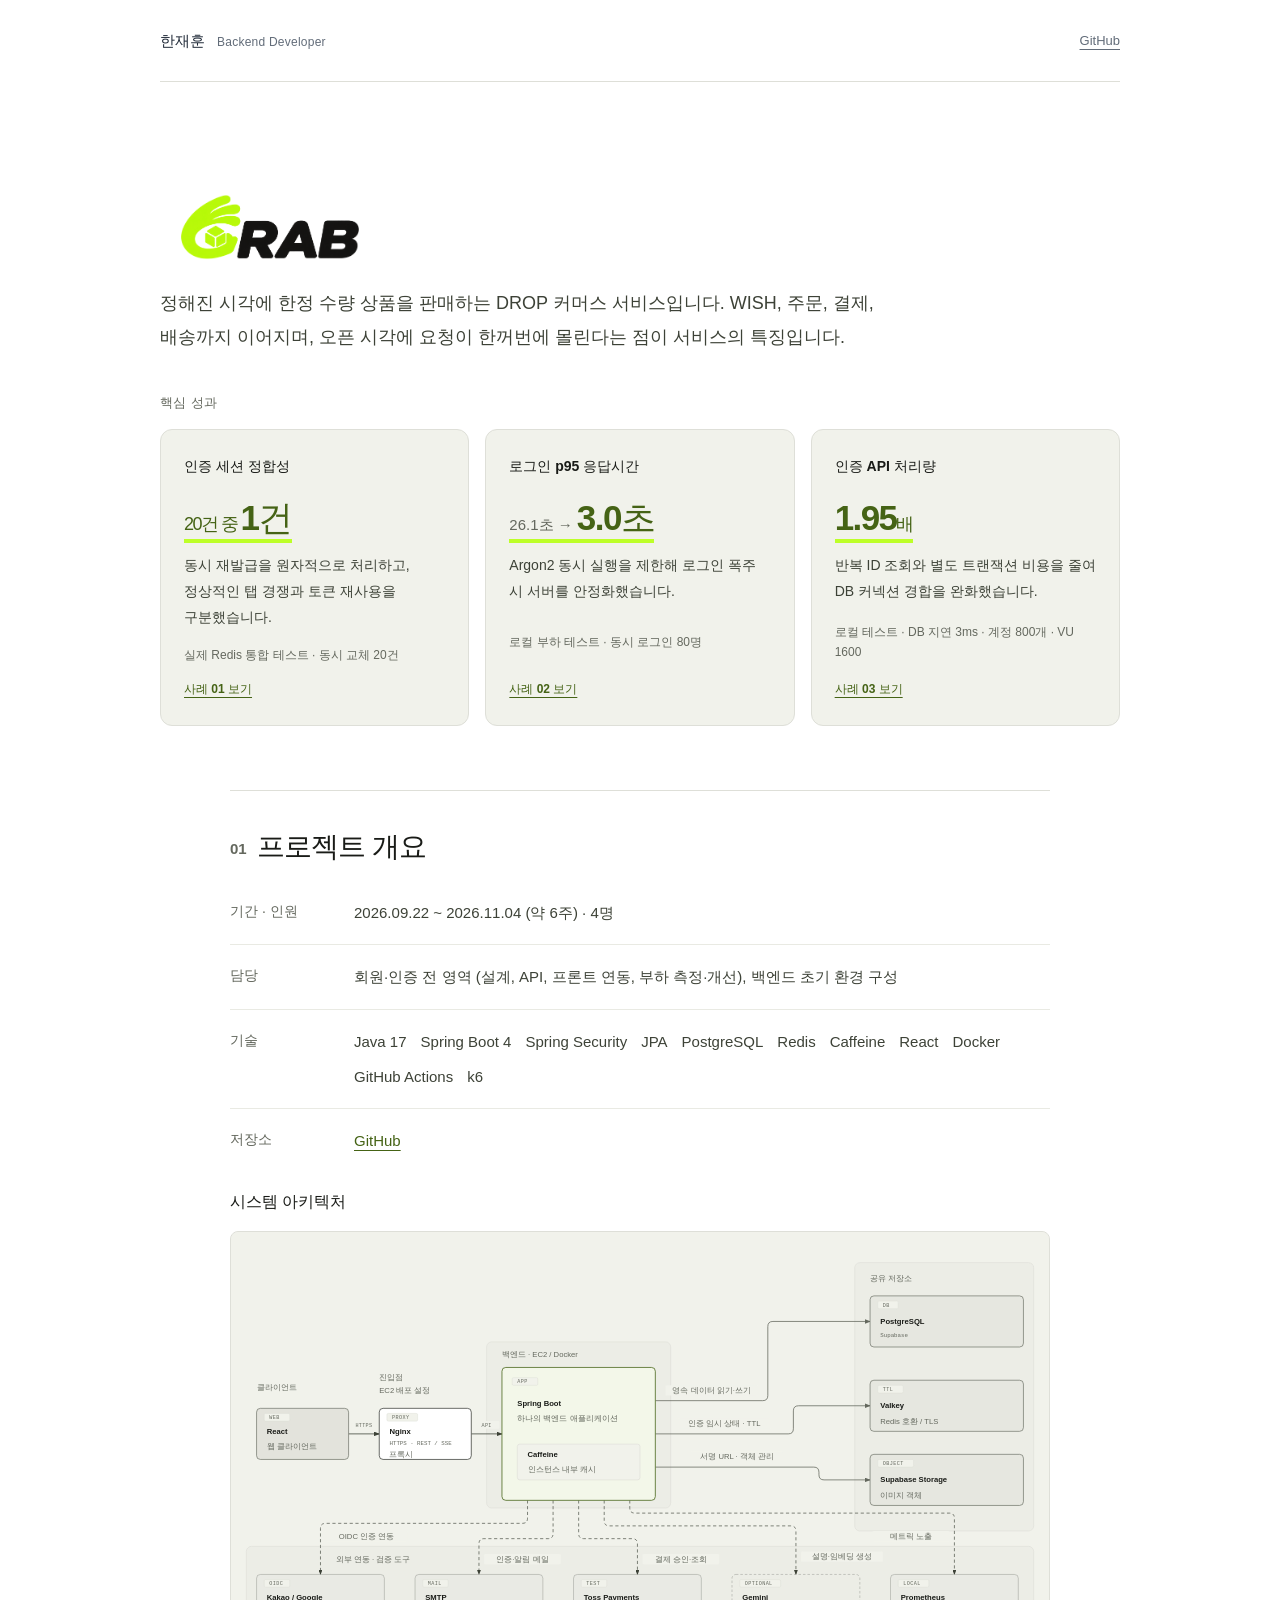
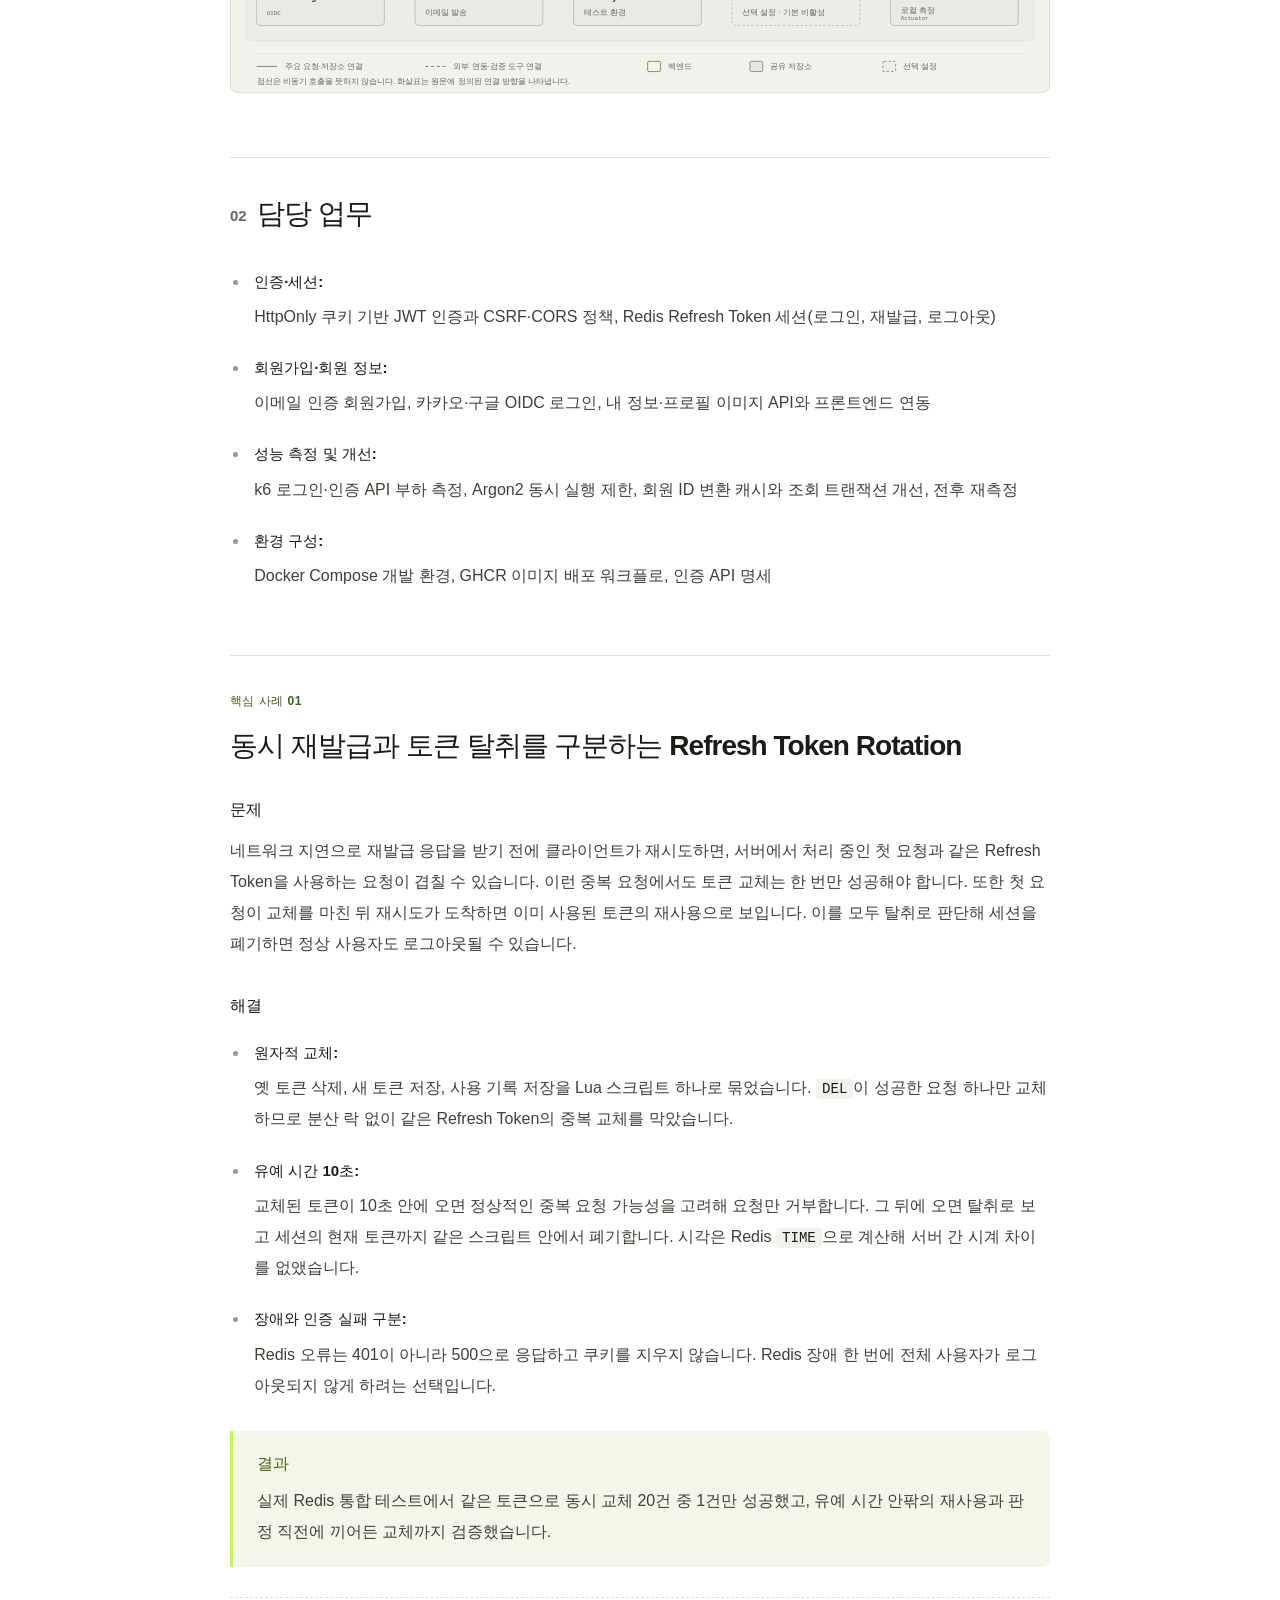
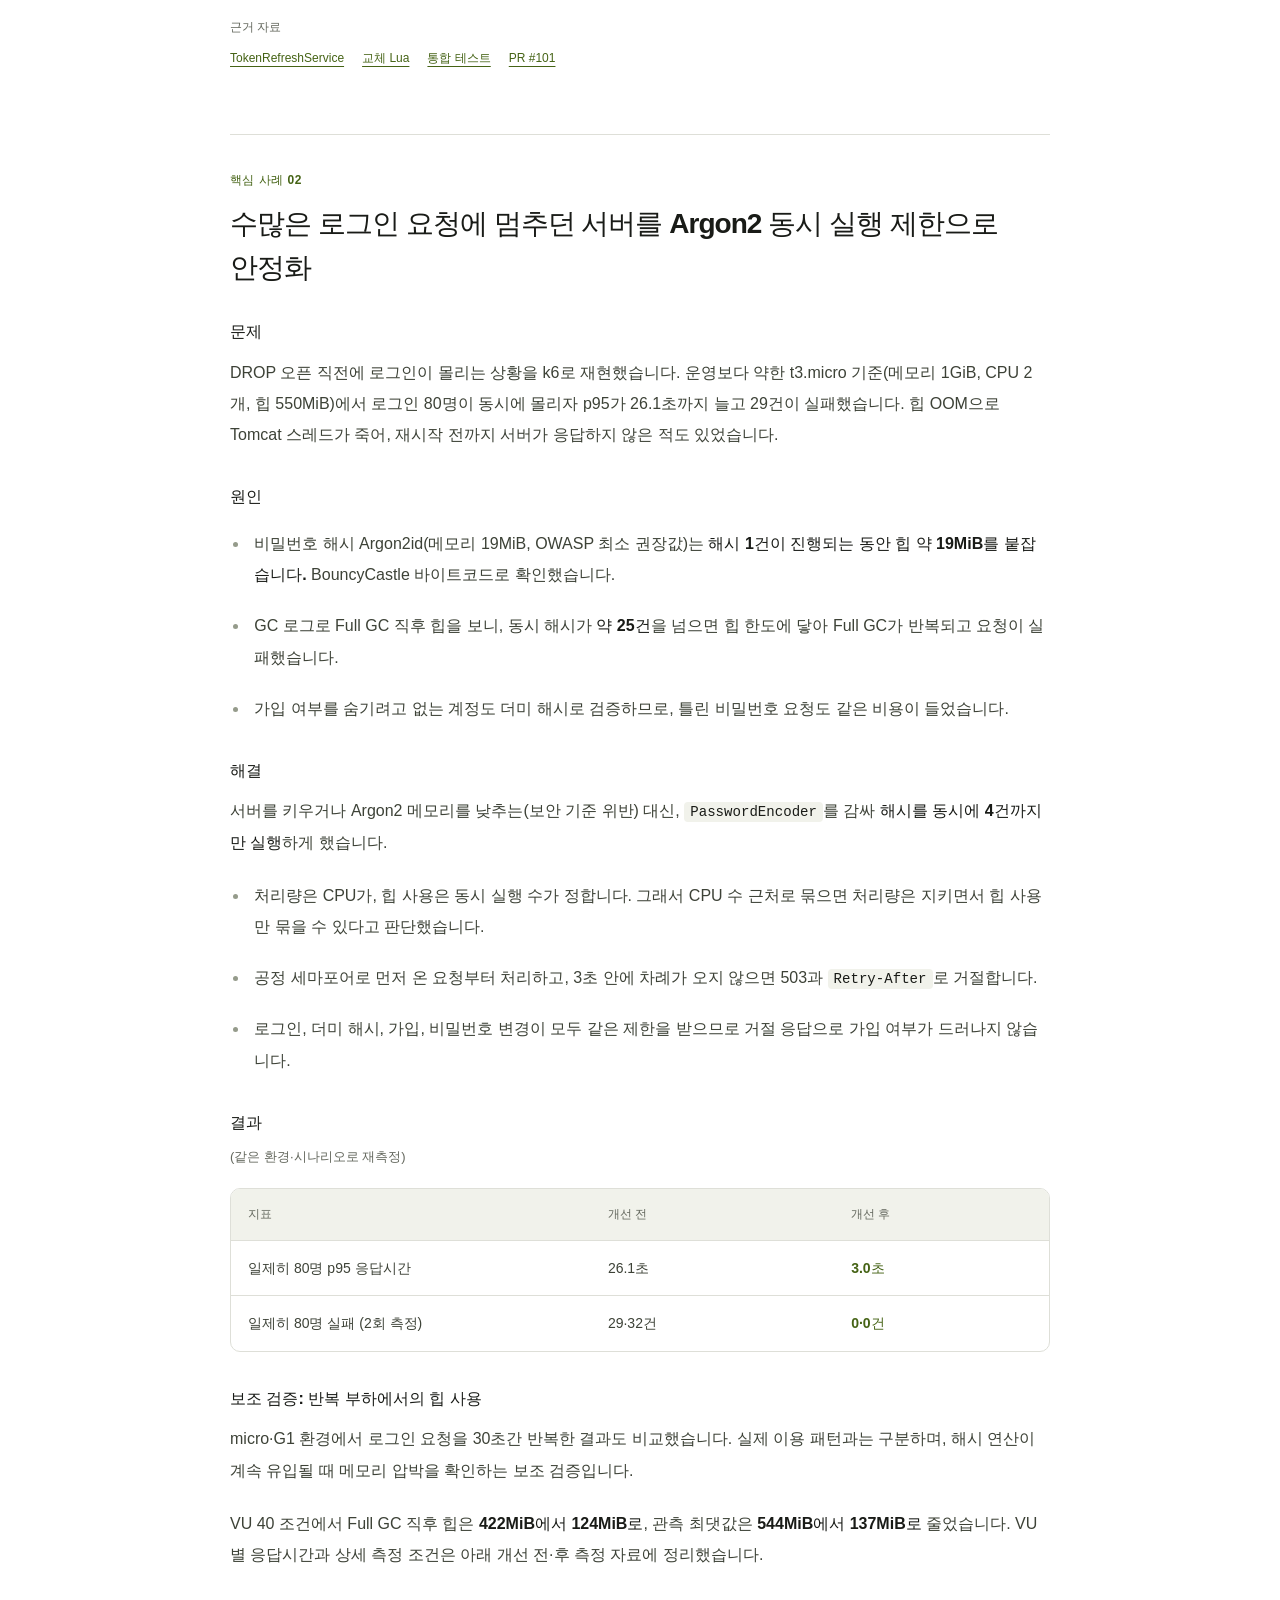
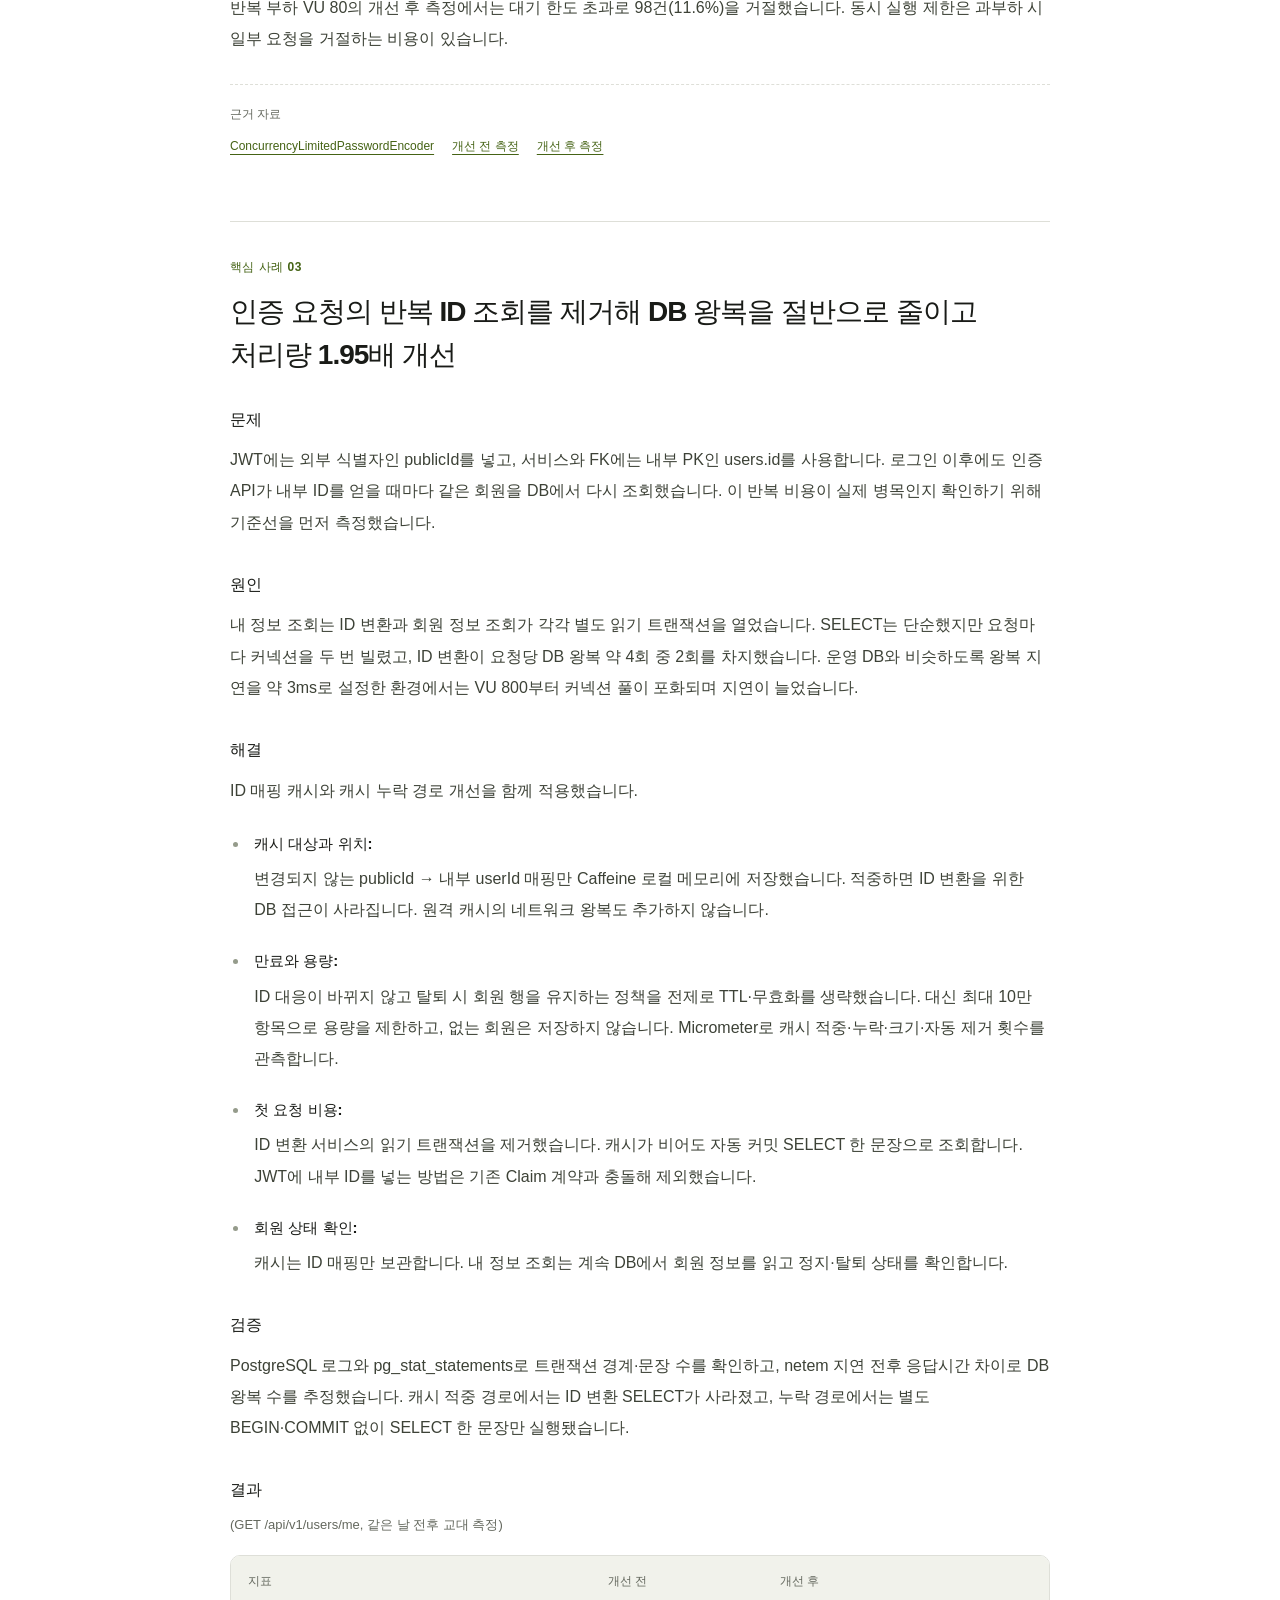
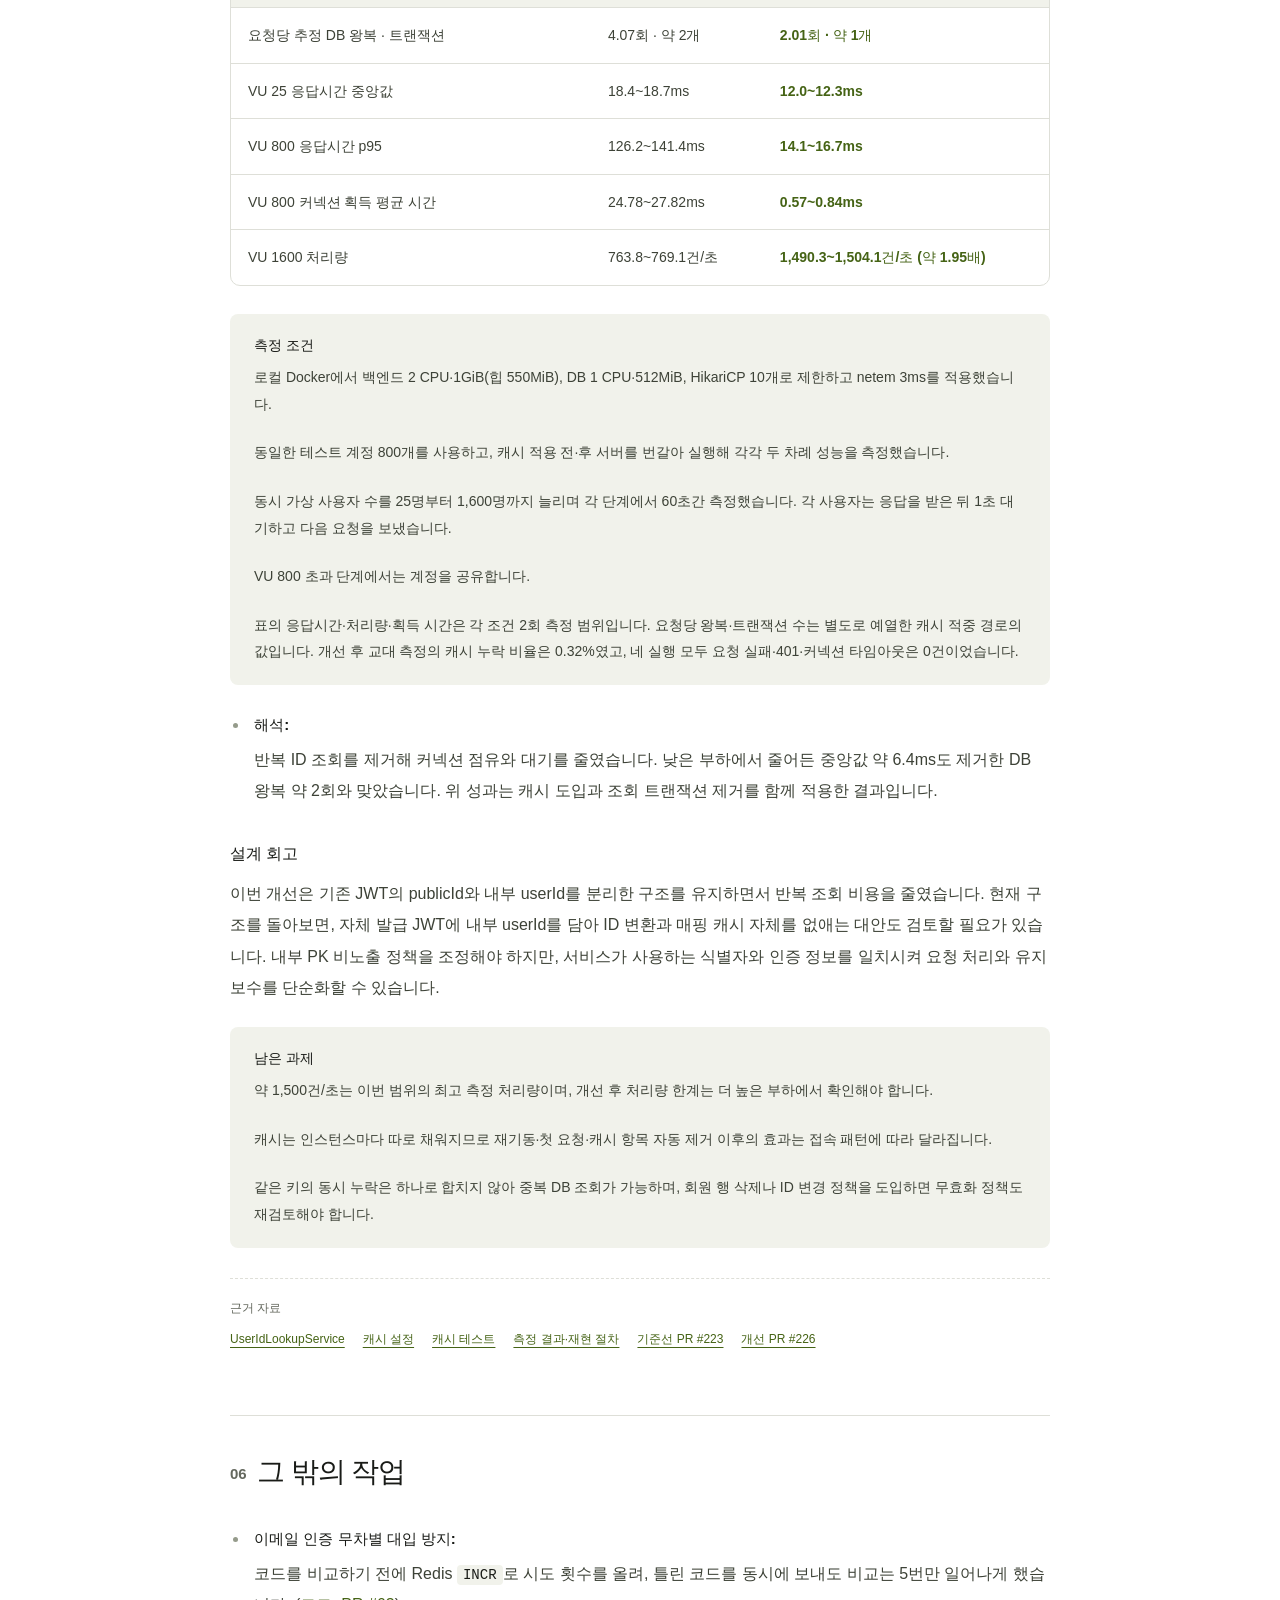
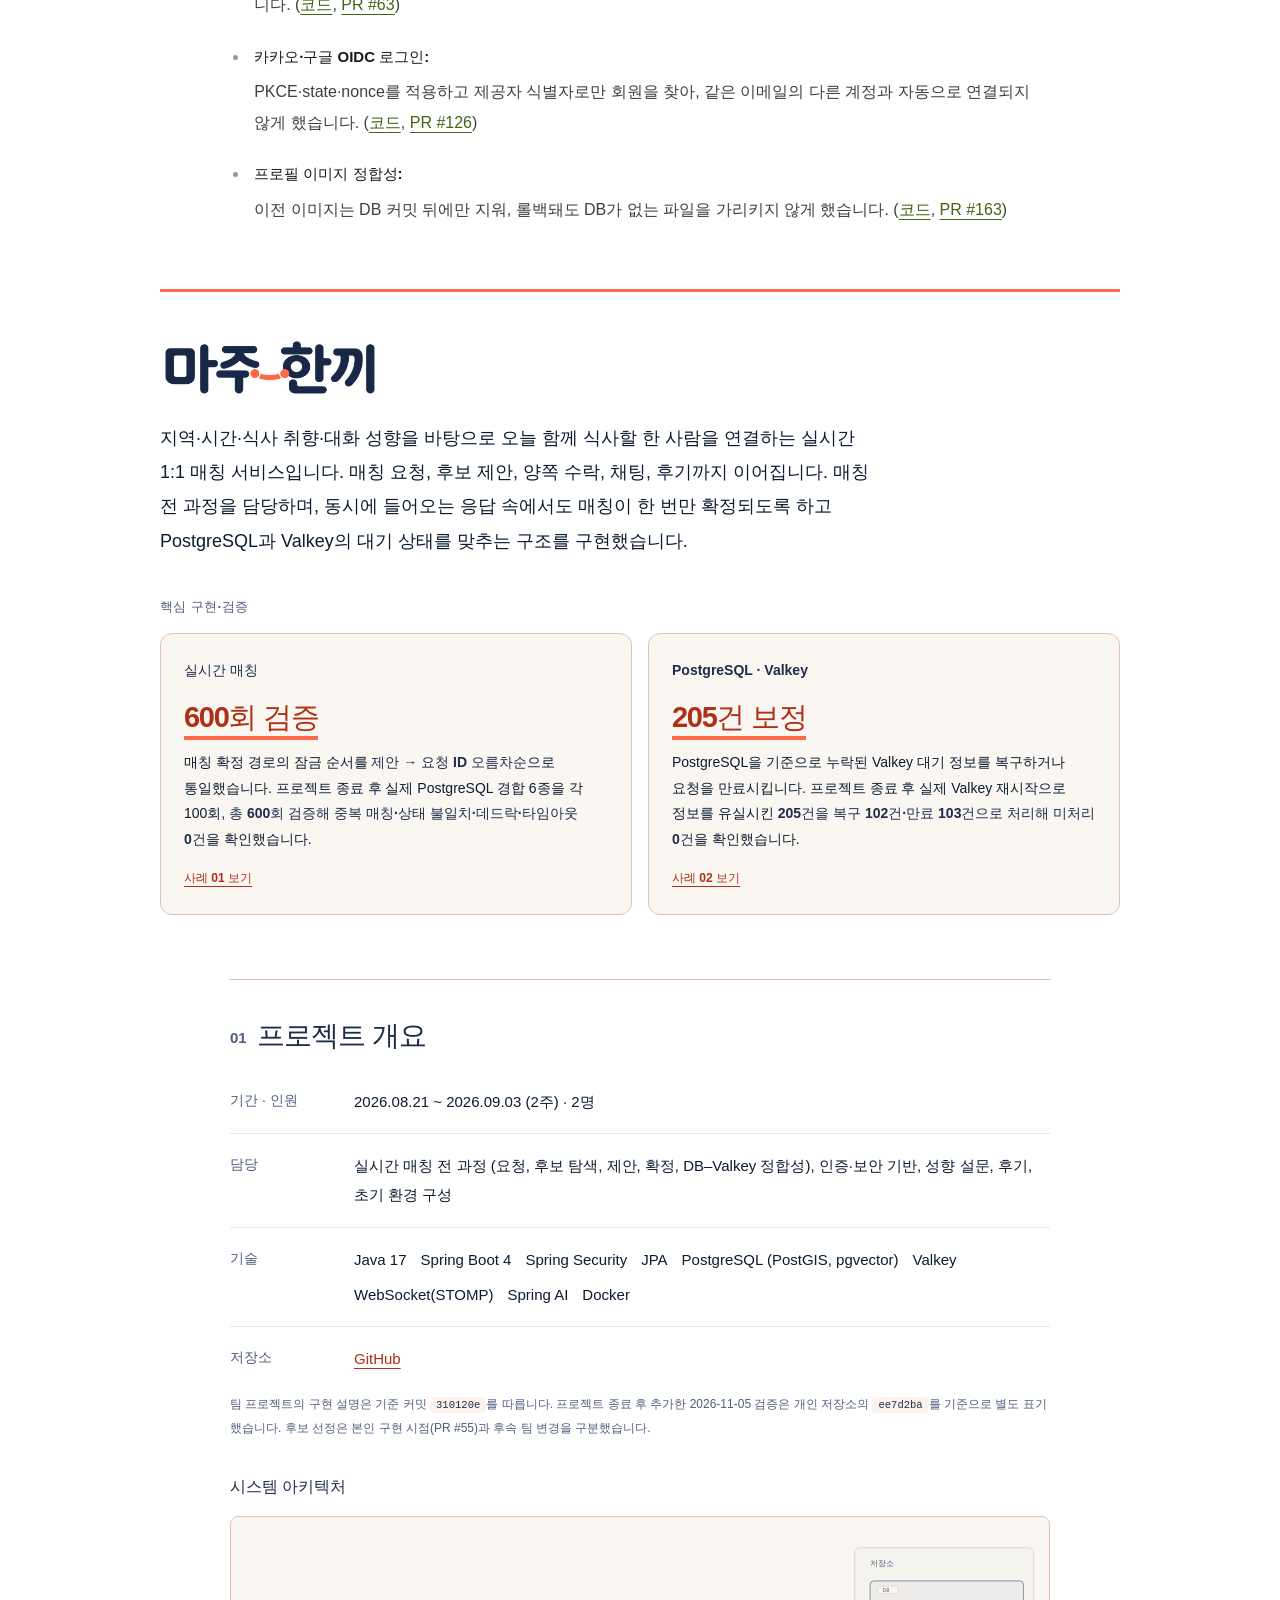
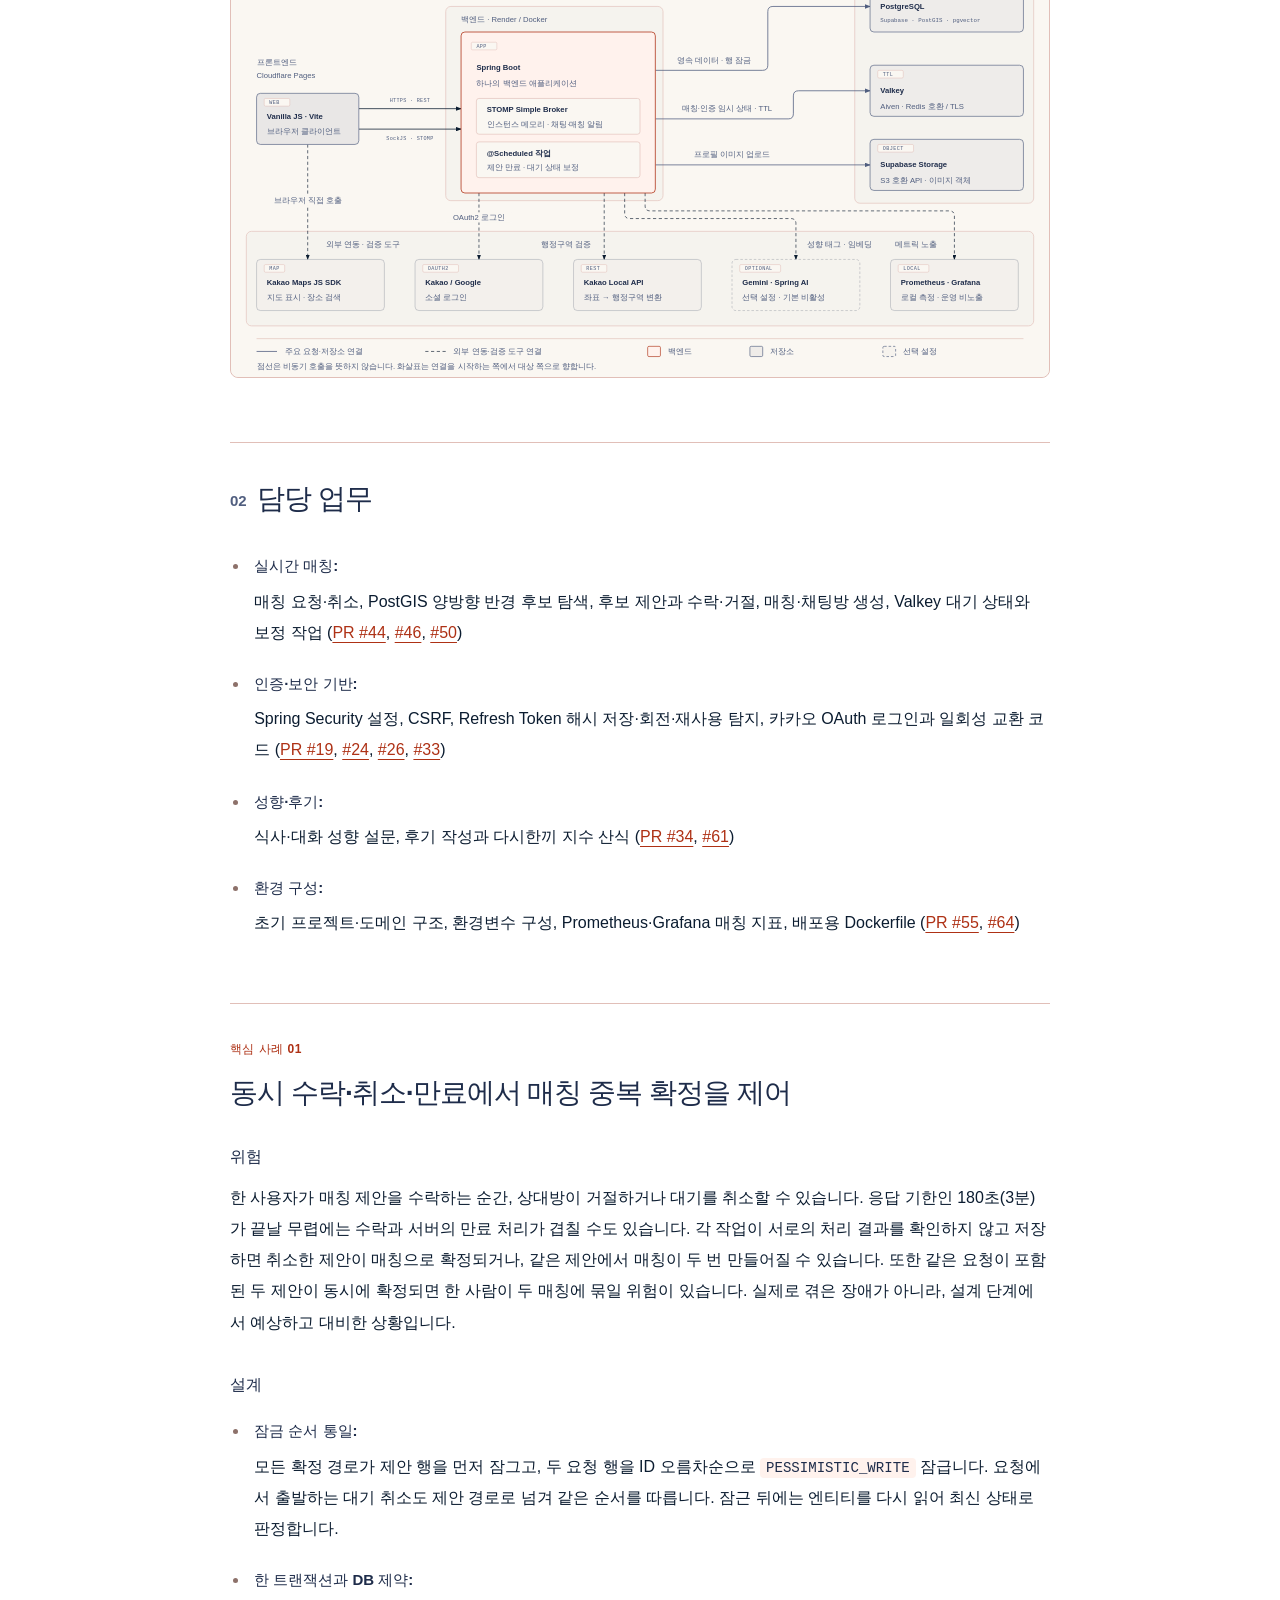
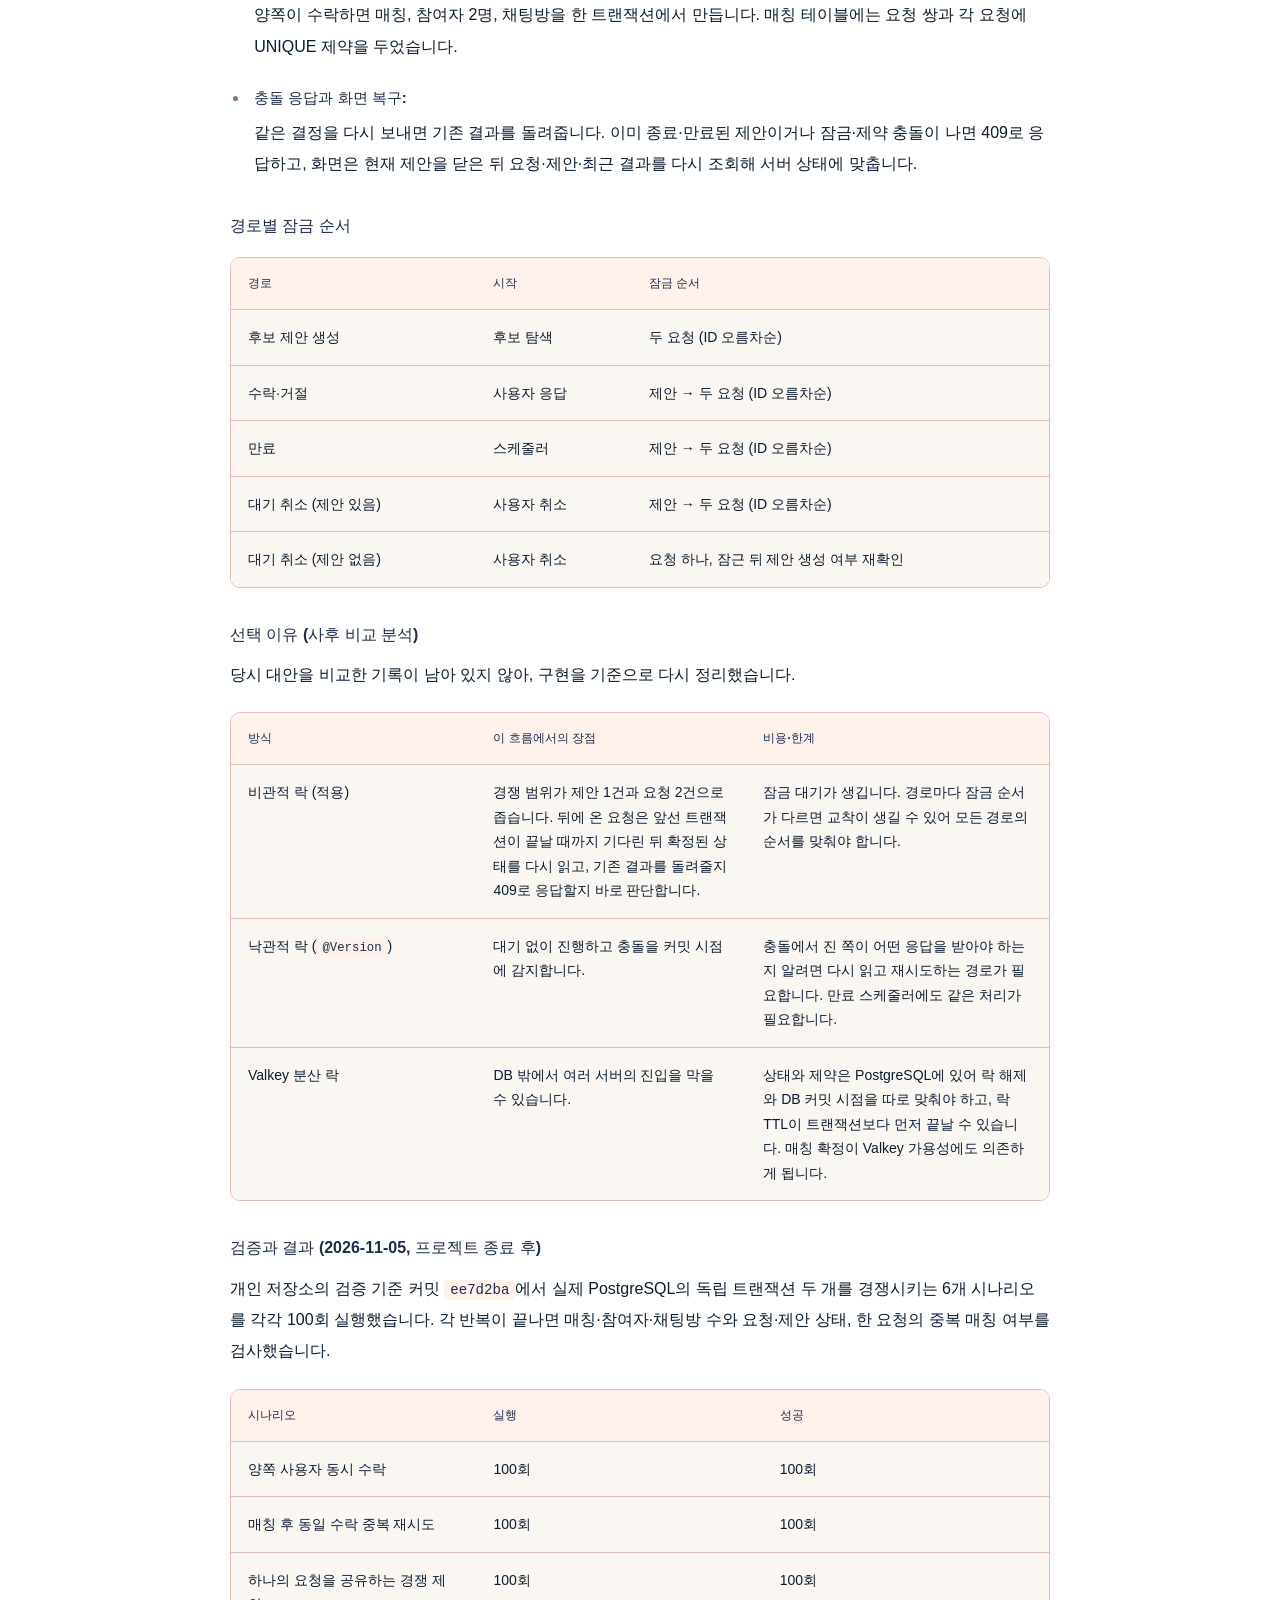
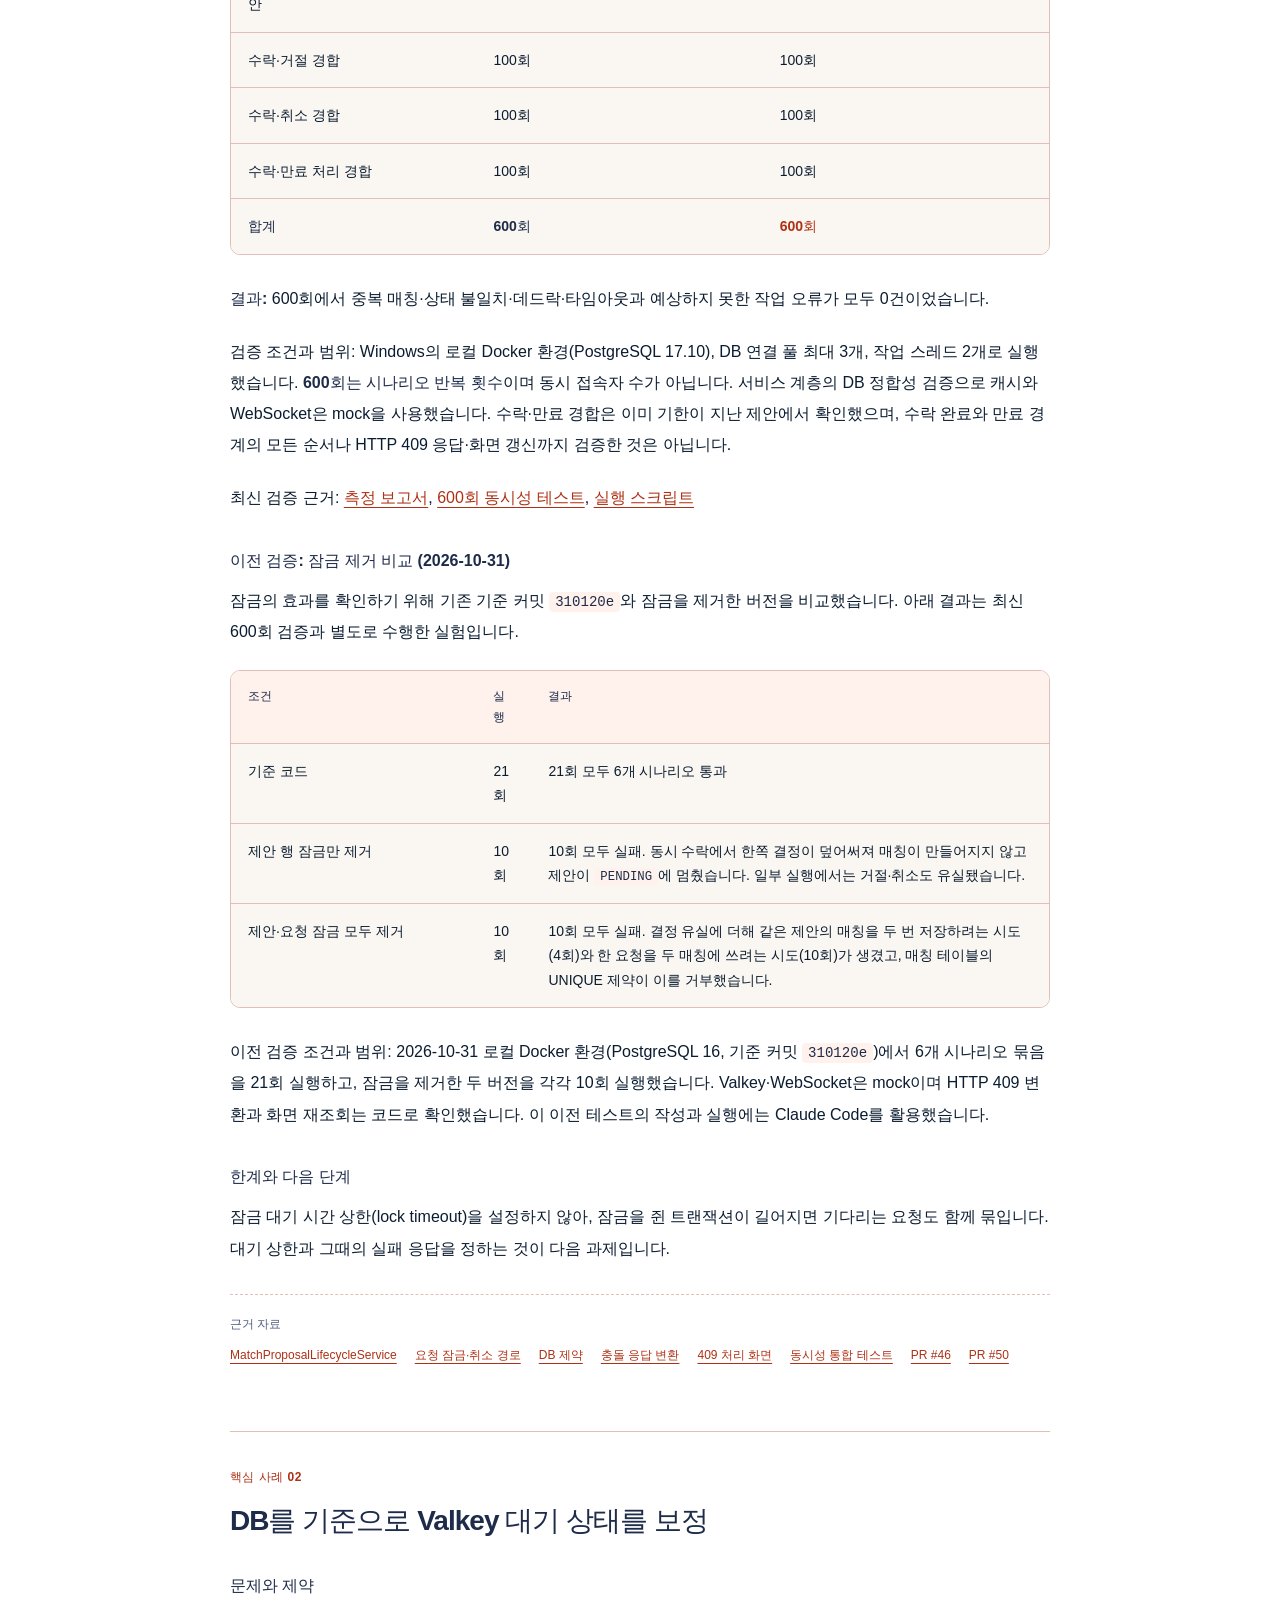
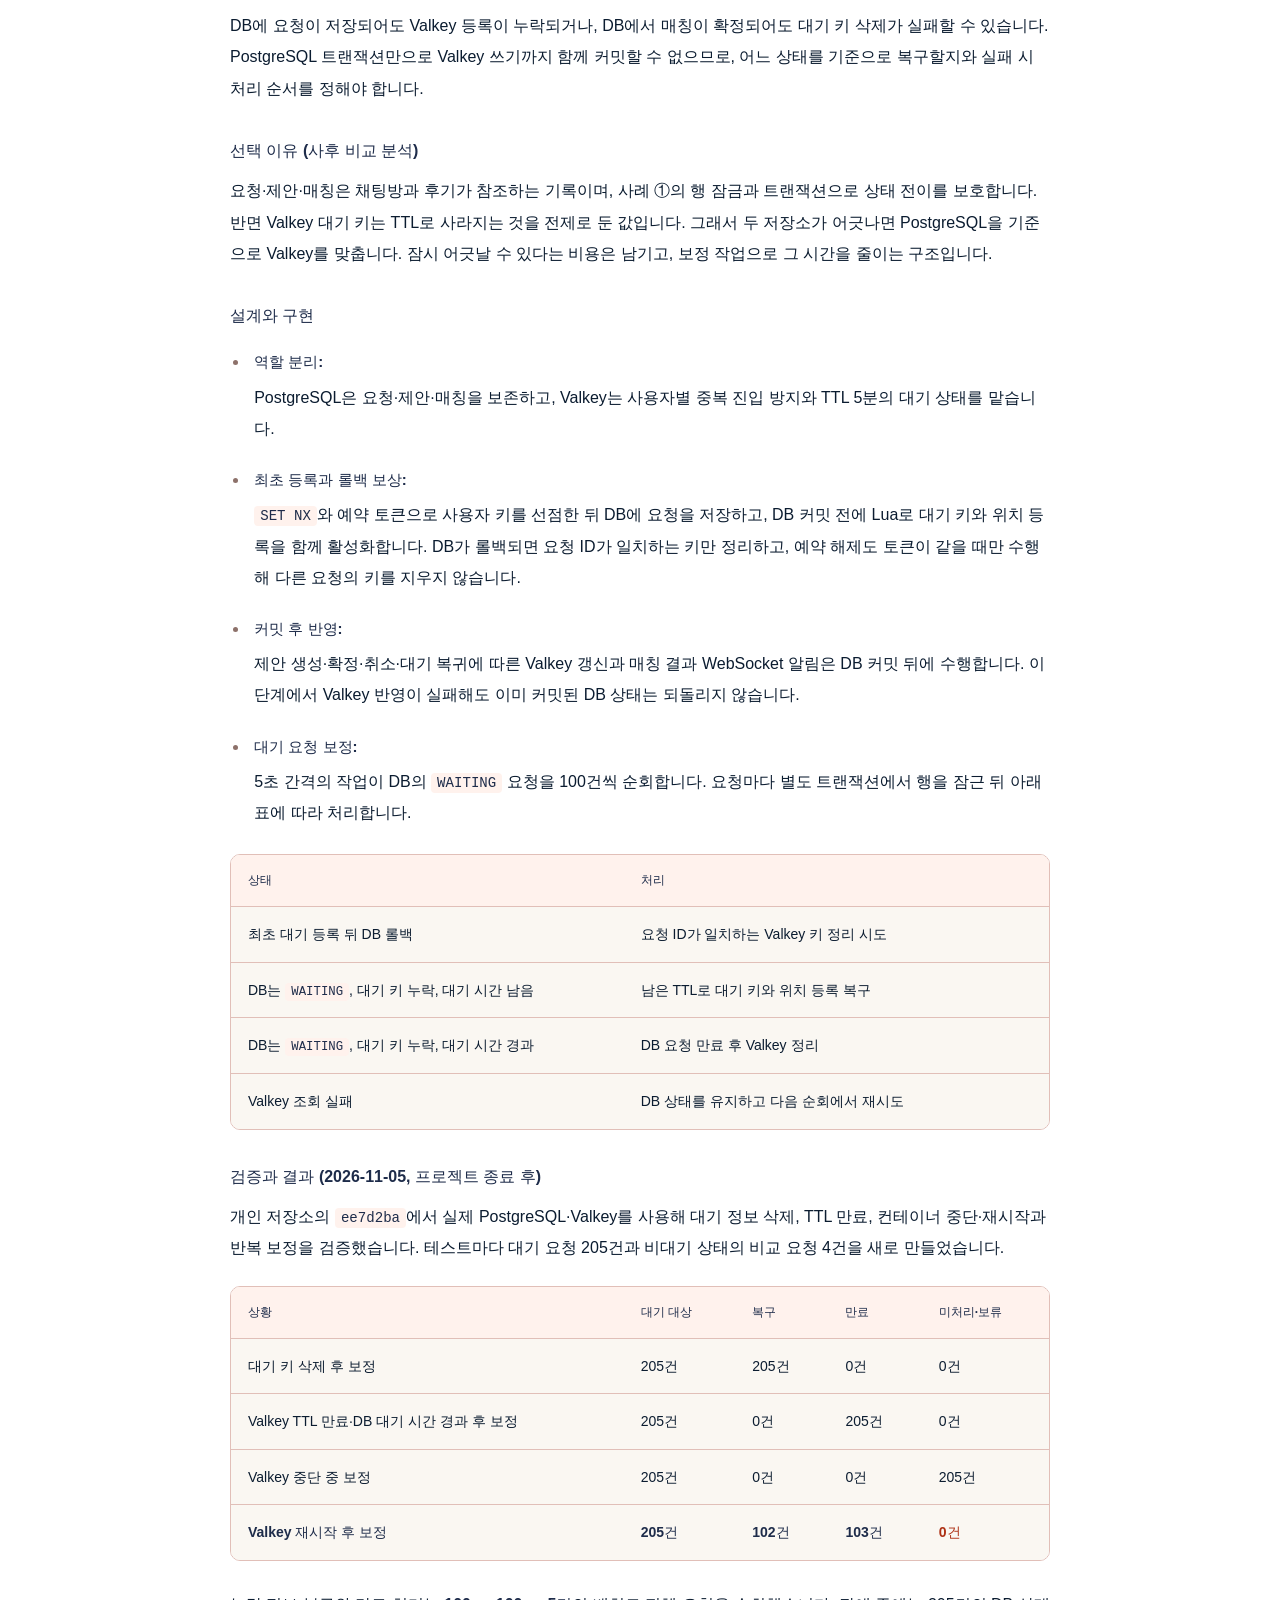
==== commit a8460339: "docs: 포트폴리오 검증 근거 보강 및 이력서 최신화" ====
--- a/portfolio/index.html
+++ b/portfolio/index.html
@@ -83,6 +83,7 @@
 <p>표의 응답시간·처리량·획득 시간은 각 조건 2회 측정 범위입니다. 요청당 왕복·트랜잭션 수는 별도로 예열한 캐시 적중 경로의 값입니다. 개선 후 교대 측정의 캐시 누락 비율은 0.32%였고, 네 실행 모두 요청 실패·401·커넥션 타임아웃은 0건이었습니다.</p>
 </aside>
 <ul class="detail-list"><li><strong class="item-label">해석:</strong> 반복 ID 조회를 제거해 커넥션 점유와 대기를 줄였습니다. 낮은 부하에서 줄어든 중앙값 약 6.4ms도 제거한 DB 왕복 약 2회와 맞았습니다. 위 성과는 캐시 도입과 조회 트랜잭션 제거를 함께 적용한 결과입니다.</li></ul>
+<h4 class="block-label">설계 회고</h4><p>이번 개선은 기존 JWT의 publicId와 내부 userId를 분리한 구조를 유지하면서 반복 조회 비용을 줄였습니다. 현재 구조를 돌아보면, 자체 발급 JWT에 내부 userId를 담아 ID 변환과 매핑 캐시 자체를 없애는 대안도 검토할 필요가 있습니다. 내부 PK 비노출 정책을 조정해야 하지만, 서비스가 사용하는 식별자와 인증 정보를 일치시켜 요청 처리와 유지보수를 단순화할 수 있습니다.</p>
 <aside class="reading-note"><h4 class="block-label">남은 과제</h4><p>약 1,500건/초는 이번 범위의 최고 측정 처리량이며, 개선 후 처리량 한계는 더 높은 부하에서 확인해야 합니다.</p>
 <p>캐시는 인스턴스마다 따로 채워지므로 재기동·첫 요청·캐시 항목 자동 제거 이후의 효과는 접속 패턴에 따라 달라집니다.</p>
 <p>같은 키의 동시 누락은 하나로 합치지 않아 중복 DB 조회가 가능하며, 회원 행 삭제나 ID 변경 정책을 도입하면 무효화 정책도 재검토해야 합니다.</p>
@@ -102,10 +103,10 @@
     <p class="lead">지역·시간·식사 취향·대화 성향을 바탕으로 오늘 함께 식사할 한 사람을 연결하는 실시간 1:1 매칭 서비스입니다. 매칭 요청, 후보 제안, 양쪽 수락, 채팅, 후기까지 이어집니다. 매칭 전 과정을 담당하며, 동시에 들어오는 응답 속에서도 매칭이 한 번만 확정되도록 하고 PostgreSQL과 Valkey의 대기 상태를 맞추는 구조를 구현했습니다.</p>
   </header>
   <section class="highlights" aria-labelledby="majuhankki-highlights-title">
-    <h3 id="majuhankki-highlights-title" class="summary-heading">핵심 구현</h3>
+    <h3 id="majuhankki-highlights-title" class="summary-heading">핵심 구현·검증</h3>
     <div class="metric-grid two-up">
-<article class="metric-card"><h4>실시간 매칭</h4><p class="metric case-label">동시성 제어</p><p class="metric-copy">수락·거절·취소·만료가 동시에 들어와도 매칭과 채팅방이 한 번만 만들어지도록, 모든 확정 경로의 잠금 순서를 <strong>제안 → 요청 ID 오름차순</strong>으로 통일했습니다. 실제 PostgreSQL 경쟁 테스트 6개 시나리오가 21회 반복 모두 통과했고, 잠금을 제거하면 실패하는 것을 확인했습니다.</p><a href="#majuhankki-matching-concurrency" class="metric-link">사례 01 보기</a></article>
-<article class="metric-card"><h4>PostgreSQL · Valkey</h4><p class="metric case-label">상태 보정</p><p class="metric-copy">PostgreSQL을 기준 상태로 두고, 누락된 Valkey 대기 키는 보정 작업이 DB에 맞춰 복구하거나 만료시킵니다.</p><a href="#majuhankki-waiting-reconciliation" class="metric-link">사례 02 보기</a></article>
+<article class="metric-card"><h4>실시간 매칭</h4><p class="metric case-label">600회 검증</p><p class="metric-copy">매칭 확정 경로의 잠금 순서를 <strong>제안 → 요청 ID 오름차순</strong>으로 통일했습니다. 프로젝트 종료 후 실제 PostgreSQL 경합 6종을 각 100회, <strong>총 600회 검증해 중복 매칭·상태 불일치·데드락·타임아웃 0건</strong>을 확인했습니다.</p><a href="#majuhankki-matching-concurrency" class="metric-link">사례 01 보기</a></article>
+<article class="metric-card"><h4>PostgreSQL · Valkey</h4><p class="metric case-label">205건 보정</p><p class="metric-copy">PostgreSQL을 기준으로 누락된 Valkey 대기 정보를 복구하거나 요청을 만료시킵니다. 프로젝트 종료 후 실제 Valkey 재시작으로 정보를 유실시킨 <strong>205건을 복구 102건·만료 103건으로 처리해 미처리 0건</strong>을 확인했습니다.</p><a href="#majuhankki-waiting-reconciliation" class="metric-link">사례 02 보기</a></article>
 </div></section>
 <div class="document">
 <section id="majuhankki-overview" class="document-section" aria-labelledby="majuhankki-overview-title"><header class="section-header"><h3 id="majuhankki-overview-title"><span class="section-number" aria-hidden="true">01</span>프로젝트 개요</h3></header>
@@ -115,7 +116,7 @@
 <div class="fact-row"><dt>기술</dt><dd><ul class="tech-list" aria-label="사용 기술"><li>Java 17</li><li>Spring Boot 4</li><li>Spring Security</li><li>JPA</li><li>PostgreSQL (PostGIS, pgvector)</li><li>Valkey</li><li>WebSocket(STOMP)</li><li>Spring AI</li><li>Docker</li></ul></dd></div>
 <div class="fact-row"><dt>저장소</dt><dd><a href="https://github.com/prgrms-aibe-devcourse/AIBE7-Project2-Team04">GitHub</a></dd></div>
 </dl>
-<p class="baseline-note">구현 설명은 기준 커밋 <code>310120e</code>를 따릅니다. 후보 선정은 본인 구현 시점(PR #55)과 후속 팀 변경을 구분했습니다.</p>
+<p class="baseline-note">팀 프로젝트의 구현 설명은 기준 커밋 <code>310120e</code>를 따릅니다. 프로젝트 종료 후 추가한 2026-11-05 검증은 개인 저장소의 <code>ee7d2ba</code>를 기준으로 별도 표기했습니다. 후보 선정은 본인 구현 시점(PR #55)과 후속 팀 변경을 구분했습니다.</p>
 <h4 id="majuhankki-architecture-title" class="block-label">시스템 아키텍처</h4>
 <figure class="architecture-figure" aria-labelledby="majuhankki-architecture-title">
 <div class="architecture-preview"><img src="assets/majuhankki-architecture.svg" alt="브라우저가 REST와 SockJS·STOMP로 Render의 Spring Boot에 연결되며, 백엔드는 PostgreSQL·Valkey·Supabase Storage와 Kakao·Gemini 등 외부 서비스·검증 도구에 연결됩니다." width="1280" height="720" decoding="async"></div>
@@ -154,14 +155,28 @@
 <tr><td>낙관적 락 (<code>@Version</code>)</td><td>대기 없이 진행하고 충돌을 커밋 시점에 감지합니다.</td><td>충돌에서 진 쪽이 어떤 응답을 받아야 하는지 알려면 다시 읽고 재시도하는 경로가 필요합니다. 만료 스케줄러에도 같은 처리가 필요합니다.</td></tr>
 <tr><td>Valkey 분산 락</td><td>DB 밖에서 여러 서버의 진입을 막을 수 있습니다.</td><td>상태와 제약은 PostgreSQL에 있어 락 해제와 DB 커밋 시점을 따로 맞춰야 하고, 락 TTL이 트랜잭션보다 먼저 끝날 수 있습니다. 매칭 확정이 Valkey 가용성에도 의존하게 됩니다.</td></tr>
 </tbody></table></div>
-<h4 class="block-label">검증과 결과</h4>
-<p>실제 PostgreSQL에서 두 트랜잭션을 동시에 출발시키는 통합 테스트로 6가지 경쟁 상황을 확인했습니다. 양쪽 동시 수락, 중복 수락 재전송, 한 요청을 공유하는 두 제안의 동시 수락, 수락과 거절·취소·만료의 경쟁입니다. 실행이 끝나면 매칭·참여자·채팅방 수와 제안·요청 상태를 검사합니다. 잠금이 결과를 실제로 바꾸는지 보기 위해 잠금을 제거한 버전과도 비교했습니다.</p>
-<div class="table-wrapper" tabindex="0" role="region" aria-labelledby="majuhankki-concurrency-verification-table"><table><caption class="sr-only" id="majuhankki-concurrency-verification-table">동시성 테스트 실행 결과</caption><thead><tr><th scope="col">조건</th><th scope="col">실행</th><th scope="col">결과</th></tr></thead><tbody>
+<h4 class="block-label">검증과 결과 (2026-11-05, 프로젝트 종료 후)</h4>
+<p>개인 저장소의 검증 기준 커밋 <code>ee7d2ba</code>에서 실제 PostgreSQL의 독립 트랜잭션 두 개를 경쟁시키는 6개 시나리오를 각각 100회 실행했습니다. 각 반복이 끝나면 매칭·참여자·채팅방 수와 요청·제안 상태, 한 요청의 중복 매칭 여부를 검사했습니다.</p>
+<div class="table-wrapper" tabindex="0" role="region" aria-labelledby="majuhankki-concurrency-results-600"><table><caption class="sr-only" id="majuhankki-concurrency-results-600">최신 동시성 검증 결과</caption><thead><tr><th scope="col">시나리오</th><th scope="col">실행</th><th scope="col">성공</th></tr></thead><tbody>
+<tr><td>양쪽 사용자 동시 수락</td><td>100회</td><td>100회</td></tr>
+<tr><td>매칭 후 동일 수락 중복 재시도</td><td>100회</td><td>100회</td></tr>
+<tr><td>하나의 요청을 공유하는 경쟁 제안</td><td>100회</td><td>100회</td></tr>
+<tr><td>수락·거절 경합</td><td>100회</td><td>100회</td></tr>
+<tr><td>수락·취소 경합</td><td>100회</td><td>100회</td></tr>
+<tr><td>수락·만료 처리 경합</td><td>100회</td><td>100회</td></tr>
+<tr><td><strong>합계</strong></td><td><strong>600회</strong></td><td><strong>600회</strong></td></tr>
+</tbody></table></div>
+<p><strong>결과:</strong> 600회에서 중복 매칭·상태 불일치·데드락·타임아웃과 예상하지 못한 작업 오류가 모두 0건이었습니다.</p>
+<p>검증 조건과 범위: Windows의 로컬 Docker 환경(PostgreSQL 17.10), DB 연결 풀 최대 3개, 작업 스레드 2개로 실행했습니다. <strong>600회는 시나리오 반복 횟수</strong>이며 동시 접속자 수가 아닙니다. 서비스 계층의 DB 정합성 검증으로 캐시와 WebSocket은 mock을 사용했습니다. 수락·만료 경합은 이미 기한이 지난 제안에서 확인했으며, 수락 완료와 만료 경계의 모든 순서나 HTTP 409 응답·화면 갱신까지 검증한 것은 아닙니다.</p>
+<p>최신 검증 근거: <a href="https://github.com/ImJhoon/majuhankki/blob/ee7d2ba113e892bb92dd693223dcfc58d3acb95b/performance/%EB%A7%A4%EC%B9%AD_%EC%8B%A0%EB%A2%B0%EC%84%B1_%EA%B2%80%EC%A6%9D_%EA%B2%B0%EA%B3%BC.md">측정 보고서</a>, <a href="https://github.com/ImJhoon/majuhankki/blob/ee7d2ba113e892bb92dd693223dcfc58d3acb95b/src/test/java/org/example/project2/domain/matching/service/proposal/MatchProposalConcurrencyIntegrationTest.java">600회 동시성 테스트</a>, <a href="https://github.com/ImJhoon/majuhankki/blob/ee7d2ba113e892bb92dd693223dcfc58d3acb95b/performance/run-reliability.ps1">실행 스크립트</a></p>
+<h4 class="block-label">이전 검증: 잠금 제거 비교 (2026-10-31)</h4>
+<p>잠금의 효과를 확인하기 위해 기존 기준 커밋 <code>310120e</code>와 잠금을 제거한 버전을 비교했습니다. 아래 결과는 최신 600회 검증과 별도로 수행한 실험입니다.</p>
+<div class="table-wrapper" tabindex="0" role="region" aria-labelledby="majuhankki-concurrency-verification-table"><table><caption class="sr-only" id="majuhankki-concurrency-verification-table">이전 잠금 제거 비교 결과</caption><thead><tr><th scope="col">조건</th><th scope="col">실행</th><th scope="col">결과</th></tr></thead><tbody>
 <tr><td>기준 코드</td><td>21회</td><td>21회 모두 6개 시나리오 통과</td></tr>
 <tr><td>제안 행 잠금만 제거</td><td>10회</td><td>10회 모두 실패. 동시 수락에서 한쪽 결정이 덮어써져 매칭이 만들어지지 않고 제안이 <code>PENDING</code>에 멈췄습니다. 일부 실행에서는 거절·취소도 유실됐습니다.</td></tr>
 <tr><td>제안·요청 잠금 모두 제거</td><td>10회</td><td>10회 모두 실패. 결정 유실에 더해 같은 제안의 매칭을 두 번 저장하려는 시도(4회)와 한 요청을 두 매칭에 쓰려는 시도(10회)가 생겼고, 매칭 테이블의 UNIQUE 제약이 이를 거부했습니다.</td></tr>
 </tbody></table></div>
-<p>검증 범위: 테스트는 서비스 계층을 직접 호출하며 Valkey와 WebSocket은 대역(mock)으로 대체했습니다. HTTP 409 변환과 화면 재조회는 테스트가 아니라 코드로 확인한 동작입니다. 2026년 10월 로컬 Docker 환경(PostgreSQL 16, 기준 커밋 <code>310120e</code>)에서 실행했으며, 테스트 코드 작성과 실행에는 AI 코딩 도구(Claude Code)를 활용했습니다.</p>
+<p>이전 검증 조건과 범위: 2026-10-31 로컬 Docker 환경(PostgreSQL 16, 기준 커밋 <code>310120e</code>)에서 6개 시나리오 묶음을 21회 실행하고, 잠금을 제거한 두 버전을 각각 10회 실행했습니다. Valkey·WebSocket은 mock이며 HTTP 409 변환과 화면 재조회는 코드로 확인했습니다. 이 이전 테스트의 작성과 실행에는 Claude Code를 활용했습니다.</p>
 <h4 class="block-label">한계와 다음 단계</h4>
 <p>잠금 대기 시간 상한(lock timeout)을 설정하지 않아, 잠금을 쥔 트랜잭션이 길어지면 기다리는 요청도 함께 묶입니다. 대기 상한과 그때의 실패 응답을 정하는 것이 다음 과제입니다.</p>
 <footer class="sources"><h4>근거 자료</h4><div class="source-links"><a href="https://github.com/prgrms-aibe-devcourse/AIBE7-Project2-Team04/blob/310120e7ba6de85c372a028935fa2b07c1621c94/src/main/java/org/example/project2/domain/matching/service/proposal/MatchProposalLifecycleService.java">MatchProposalLifecycleService</a><a href="https://github.com/prgrms-aibe-devcourse/AIBE7-Project2-Team04/blob/310120e7ba6de85c372a028935fa2b07c1621c94/src/main/java/org/example/project2/domain/matching/service/request/RealtimeMatchRequestService.java">요청 잠금·취소 경로</a><a href="https://github.com/prgrms-aibe-devcourse/AIBE7-Project2-Team04/blob/310120e7ba6de85c372a028935fa2b07c1621c94/src/main/java/org/example/project2/domain/matching/entity/Match.java">DB 제약</a><a href="https://github.com/prgrms-aibe-devcourse/AIBE7-Project2-Team04/blob/310120e7ba6de85c372a028935fa2b07c1621c94/src/main/java/org/example/project2/domain/matching/service/proposal/MatchProposalInteractionService.java">충돌 응답 변환</a><a href="https://github.com/prgrms-aibe-devcourse/AIBE7-Project2-Team04/blob/310120e7ba6de85c372a028935fa2b07c1621c94/frontend/src/pages/matching-request.js#L592-L634">409 처리 화면</a><a href="https://github.com/prgrms-aibe-devcourse/AIBE7-Project2-Team04/blob/310120e7ba6de85c372a028935fa2b07c1621c94/src/test/java/org/example/project2/domain/matching/service/proposal/MatchProposalConcurrencyIntegrationTest.java">동시성 통합 테스트</a><a href="https://github.com/prgrms-aibe-devcourse/AIBE7-Project2-Team04/pull/46">PR #46</a><a href="https://github.com/prgrms-aibe-devcourse/AIBE7-Project2-Team04/pull/50">PR #50</a></div></footer>
@@ -185,6 +200,17 @@
 <tr><td>DB는 <code>WAITING</code>, 대기 키 누락, 대기 시간 경과</td><td>DB 요청 만료 후 Valkey 정리</td></tr>
 <tr><td>Valkey 조회 실패</td><td>DB 상태를 유지하고 다음 순회에서 재시도</td></tr>
 </tbody></table></div>
+<h4 class="block-label">검증과 결과 (2026-11-05, 프로젝트 종료 후)</h4>
+<p>개인 저장소의 <code>ee7d2ba</code>에서 실제 PostgreSQL·Valkey를 사용해 대기 정보 삭제, TTL 만료, 컨테이너 중단·재시작과 반복 보정을 검증했습니다. 테스트마다 대기 요청 205건과 비대기 상태의 비교 요청 4건을 새로 만들었습니다.</p>
+<div class="table-wrapper" tabindex="0" role="region" aria-labelledby="majuhankki-waiting-recovery-verification-table"><table><caption class="sr-only" id="majuhankki-waiting-recovery-verification-table">실제 Valkey 상태 복구 결과</caption><thead><tr><th scope="col">상황</th><th scope="col">대기 대상</th><th scope="col">복구</th><th scope="col">만료</th><th scope="col">미처리·보류</th></tr></thead><tbody>
+<tr><td>대기 키 삭제 후 보정</td><td>205건</td><td>205건</td><td>0건</td><td>0건</td></tr>
+<tr><td>Valkey TTL 만료·DB 대기 시간 경과 후 보정</td><td>205건</td><td>0건</td><td>205건</td><td>0건</td></tr>
+<tr><td>Valkey 중단 중 보정</td><td>205건</td><td>0건</td><td>0건</td><td>205건</td></tr>
+<tr><td><strong>Valkey 재시작 후 보정</strong></td><td><strong>205건</strong></td><td><strong>102건</strong></td><td><strong>103건</strong></td><td><strong>0건</strong></td></tr>
+</tbody></table></div>
+<p>누락 정보 복구와 만료 처리는 <strong>100 → 100 → 5건</strong>의 배치로 전체 요청을 순회했습니다. 장애 중에는 205건의 DB 상태·수정 시각을 유지하고, 재시작 후 남은 대기 시간이 있는 102건을 복구하고 시간이 지난 103건을 만료 처리했습니다. 별도 반복 보정 실험에서는 전체 205건을 최초 복구한 뒤 배치를 9회 더 호출해, 전체 요청을 3차례 더 순회해도 신규 보정 0건과 기존 만료 시각·DB 수정 시각이 유지됨을 확인했습니다.</p>
+<p>검증 조건과 범위: Windows의 로컬 Docker 환경(PostgreSQL 17.10·Valkey 8.1.9), 명령 타임아웃 200ms에서 실행했습니다. 스케줄러 초기 지연을 1시간으로 설정하고 보정 메서드를 직접 호출했습니다. DB 대기 시간 경과는 기록 시각을 301초 이전으로 설정하고 Valkey 키는 실제 2초 TTL로 만료시켰습니다. 검증 버전에는 Redis 명령 타임아웃 설정을 Lettuce에 반영한 수정이 포함됩니다. 각 복구 시나리오는 1회 측정한 결과로, 운영 환경의 복구 시간이나 WebSocket 알림 전달까지 보장하지 않습니다.</p>
+<p>최신 검증 근거: <a href="https://github.com/ImJhoon/majuhankki/blob/ee7d2ba113e892bb92dd693223dcfc58d3acb95b/performance/%EB%A7%A4%EC%B9%AD_%EC%8B%A0%EB%A2%B0%EC%84%B1_%EA%B2%80%EC%A6%9D_%EA%B2%B0%EA%B3%BC.md">측정 보고서</a>, <a href="https://github.com/ImJhoon/majuhankki/blob/ee7d2ba113e892bb92dd693223dcfc58d3acb95b/src/test/java/org/example/project2/domain/matching/service/request/RealtimeMatchWaitingRecoveryIntegrationTest.java">실제 Valkey 복구 테스트</a>, <a href="https://github.com/ImJhoon/majuhankki/blob/ee7d2ba113e892bb92dd693223dcfc58d3acb95b/performance/run-reliability.ps1">실행 스크립트</a></p>
 <h4 class="block-label">한계와 다음 단계</h4>
 <p>두 저장소를 함께 커밋하지 않으므로 일시적인 불일치는 남고, 순회량과 장애 지속 시간에 따라 복구가 5초보다 늦어질 수 있습니다. 보정 대상은 <code>WAITING</code> 요청의 누락된 키입니다. 종료된 요청의 잔여 키는 TTL과 만료된 위치 등록 정리에 맡기며, WebSocket 알림 유실은 보정 범위에 포함되지 않습니다.</p>
 <footer class="sources"><h4>근거 자료</h4><div class="source-links"><a href="https://github.com/prgrms-aibe-devcourse/AIBE7-Project2-Team04/blob/310120e7ba6de85c372a028935fa2b07c1621c94/src/main/java/org/example/project2/domain/matching/service/request/RealtimeMatchRequestService.java">최초 등록·롤백 보상</a><a href="https://github.com/prgrms-aibe-devcourse/AIBE7-Project2-Team04/blob/310120e7ba6de85c372a028935fa2b07c1621c94/src/main/java/org/example/project2/domain/matching/repository/RedisRealtimeMatchWaitingStore.java">Valkey 대기 저장소·Lua</a><a href="https://github.com/prgrms-aibe-devcourse/AIBE7-Project2-Team04/blob/310120e7ba6de85c372a028935fa2b07c1621c94/src/main/java/org/example/project2/domain/matching/service/request/RealtimeMatchRedisLifecycleService.java">커밋 후 반영</a><a href="https://github.com/prgrms-aibe-devcourse/AIBE7-Project2-Team04/blob/310120e7ba6de85c372a028935fa2b07c1621c94/src/main/java/org/example/project2/domain/matching/service/request/RealtimeMatchWaitingReconciliationService.java">보정 스케줄러</a><a href="https://github.com/prgrms-aibe-devcourse/AIBE7-Project2-Team04/blob/310120e7ba6de85c372a028935fa2b07c1621c94/src/main/java/org/example/project2/domain/matching/service/request/RealtimeMatchWaitingRepairService.java">요청별 복구 판단</a><a href="https://github.com/prgrms-aibe-devcourse/AIBE7-Project2-Team04/blob/310120e7ba6de85c372a028935fa2b07c1621c94/src/main/java/org/example/project2/domain/matching/service/proposal/MatchResultCreatedEventHandler.java">매칭 결과 알림</a><a href="https://github.com/prgrms-aibe-devcourse/AIBE7-Project2-Team04/pull/44">PR #44</a><a href="https://github.com/prgrms-aibe-devcourse/AIBE7-Project2-Team04/pull/46">PR #46</a></div></footer>
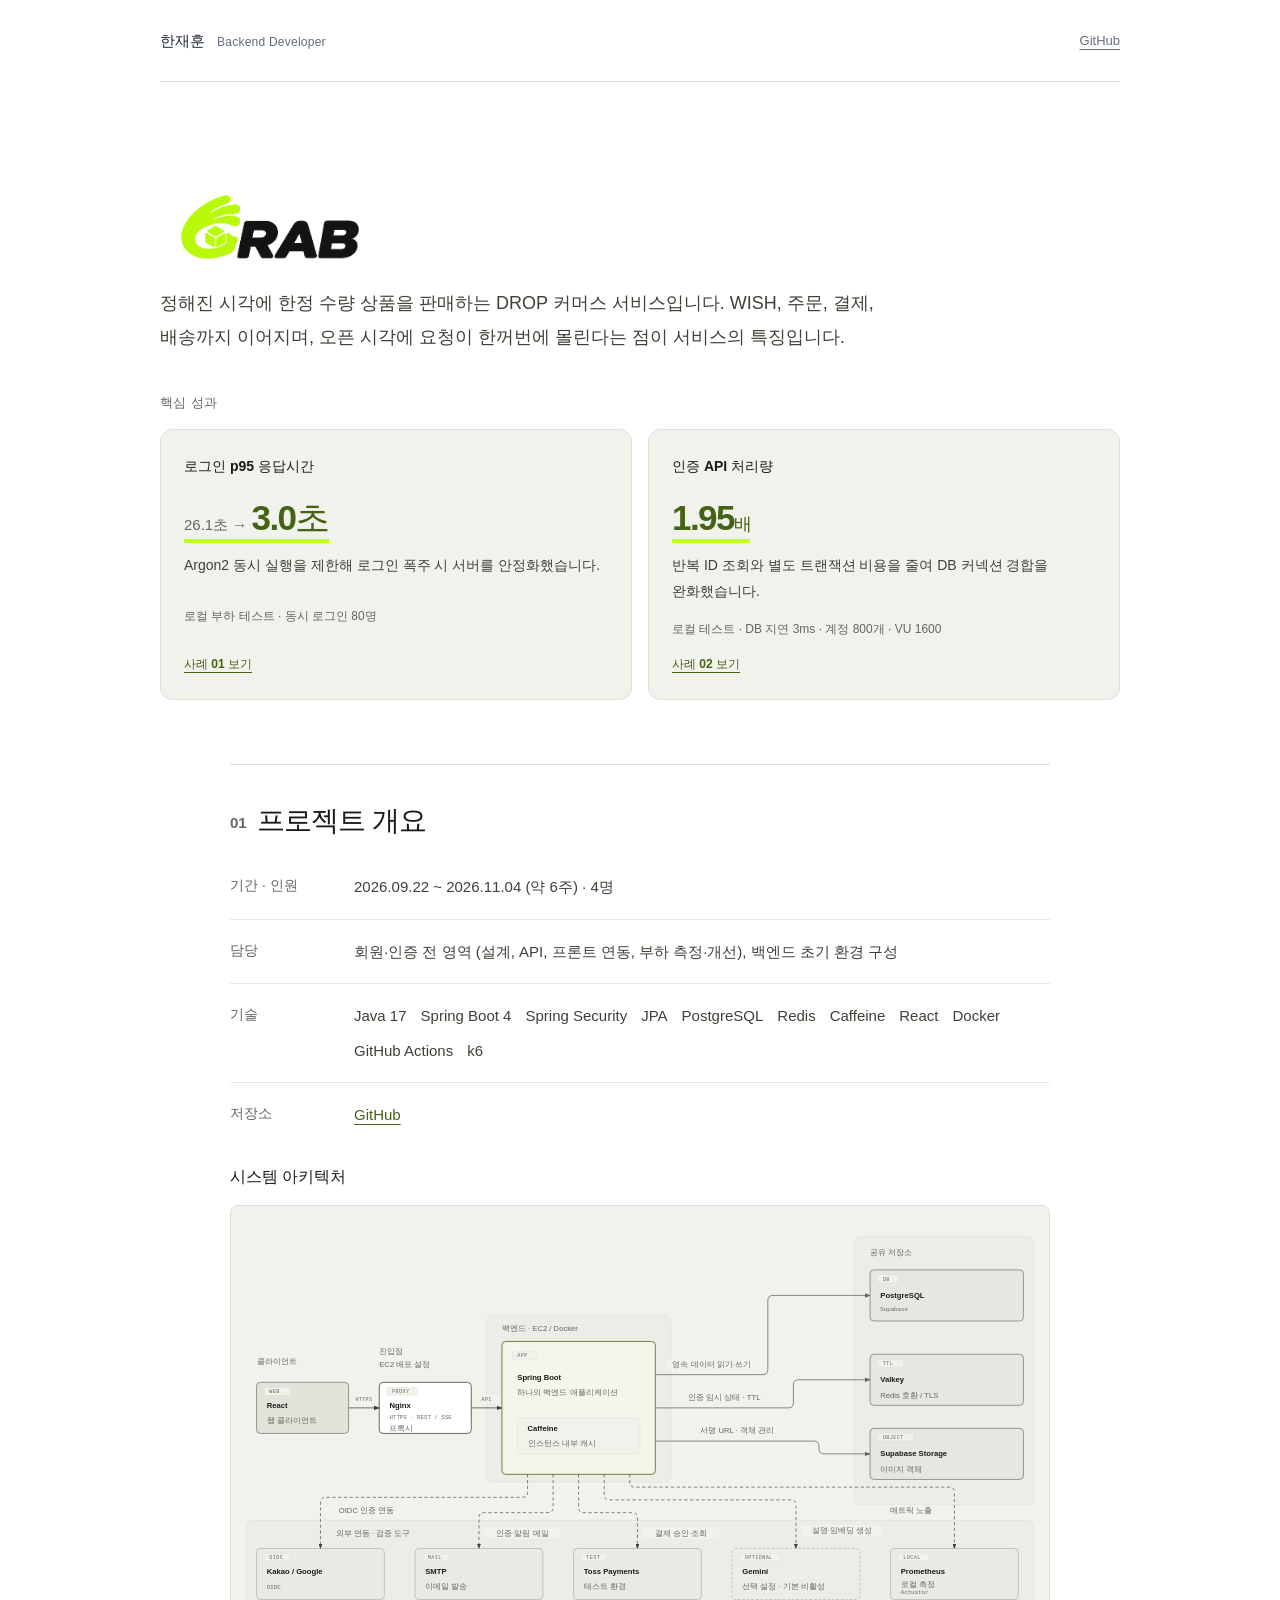
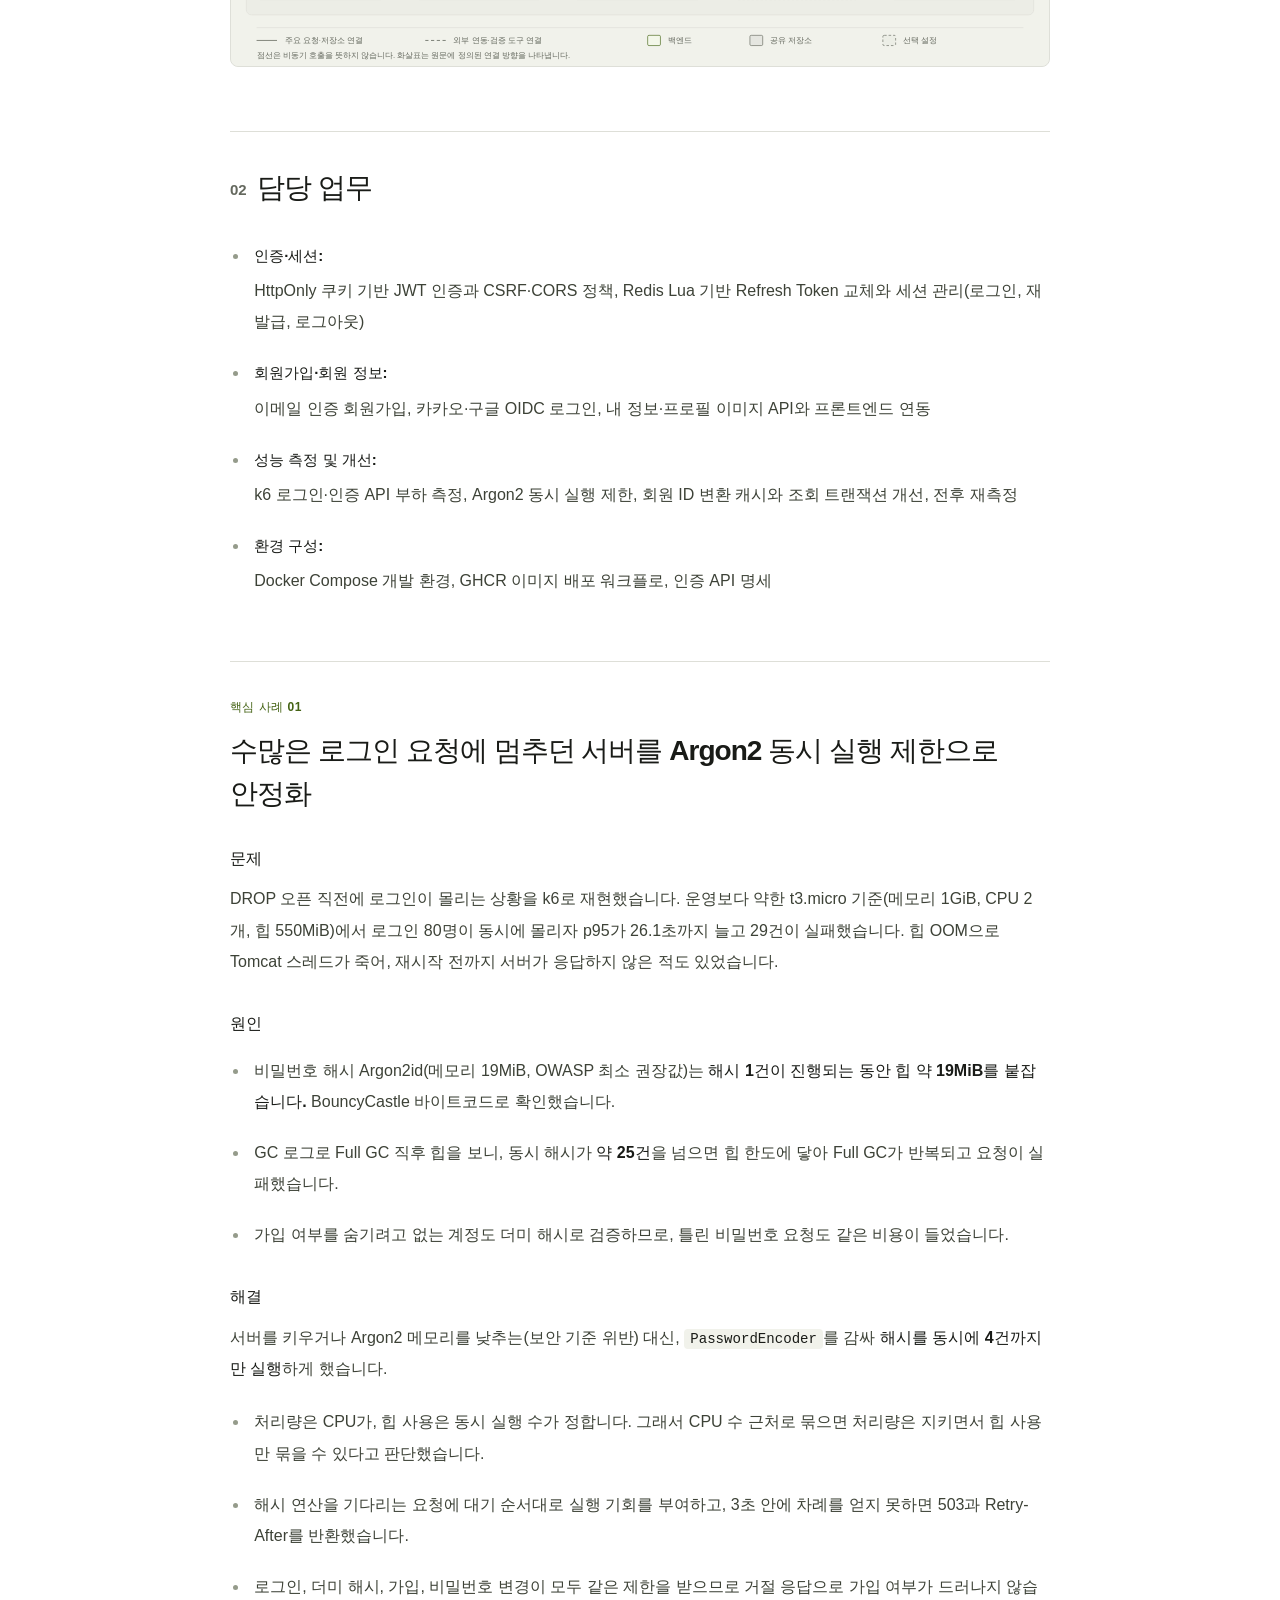
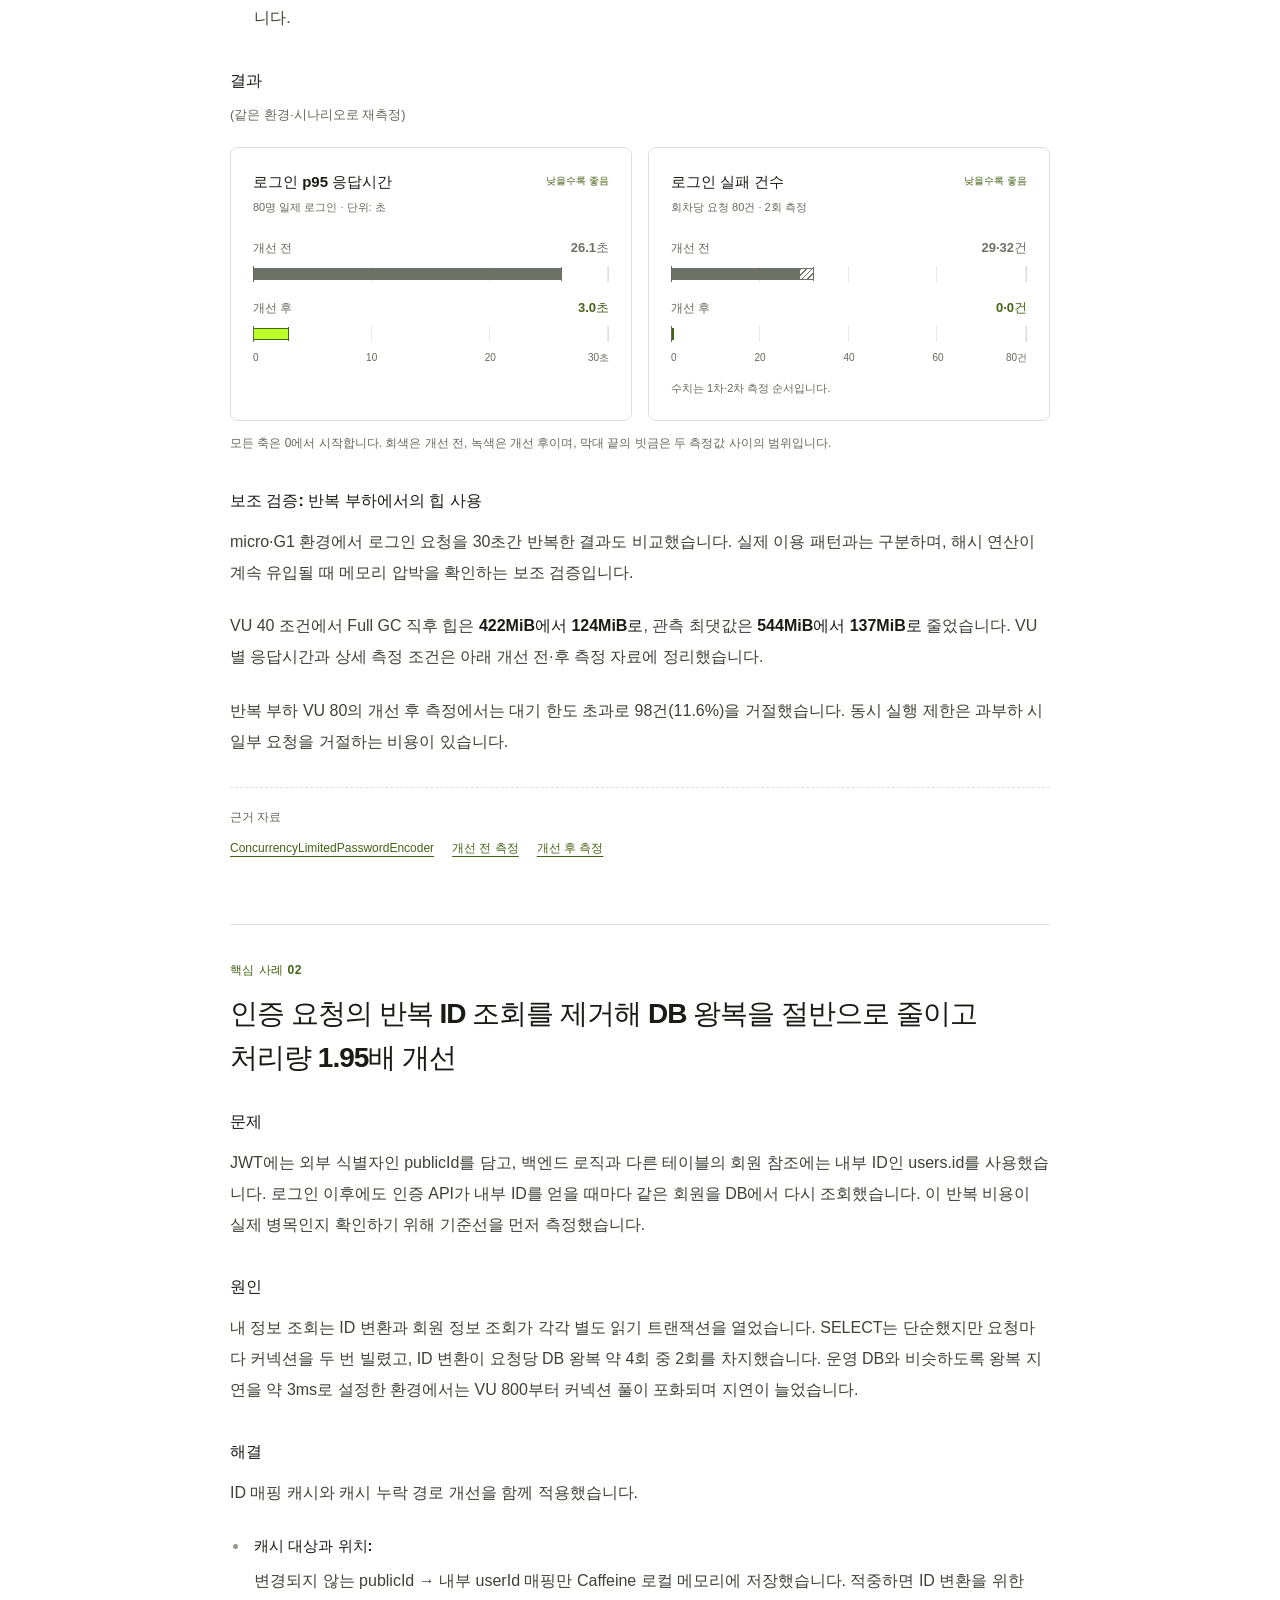
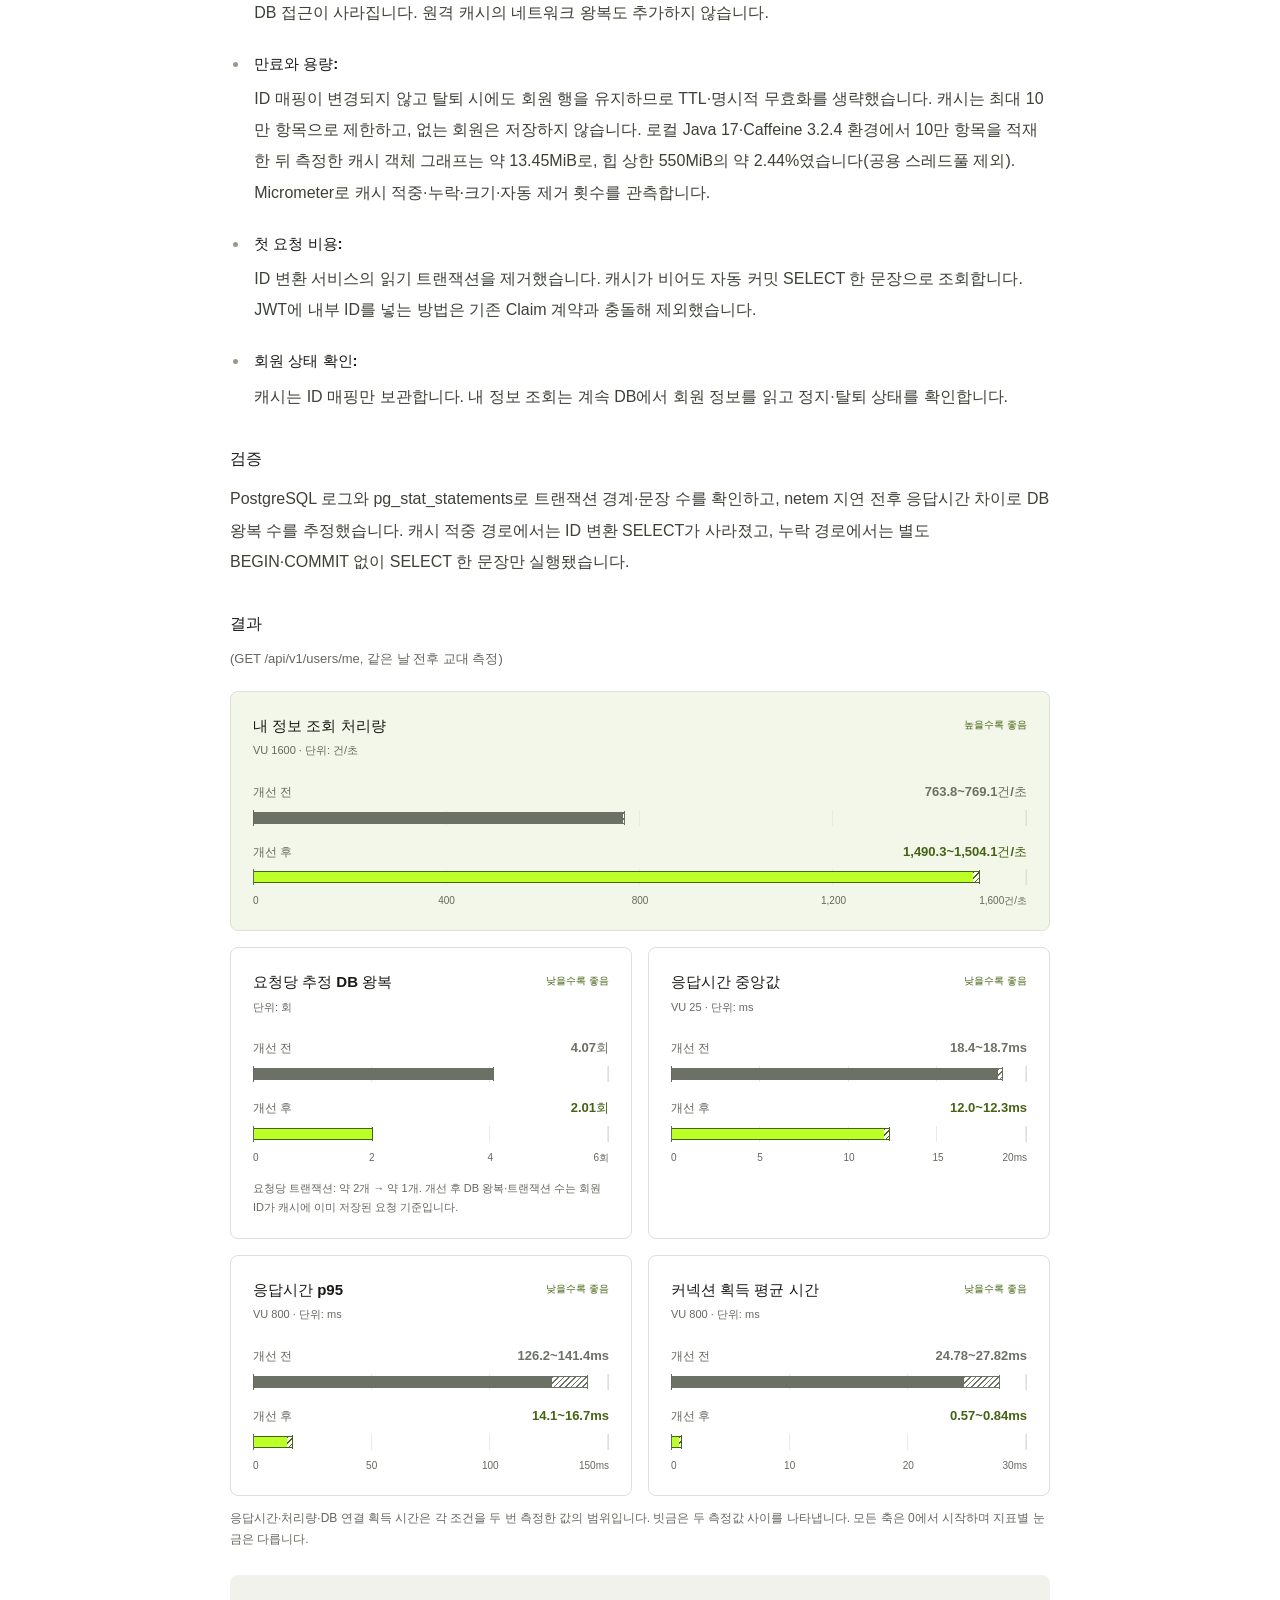
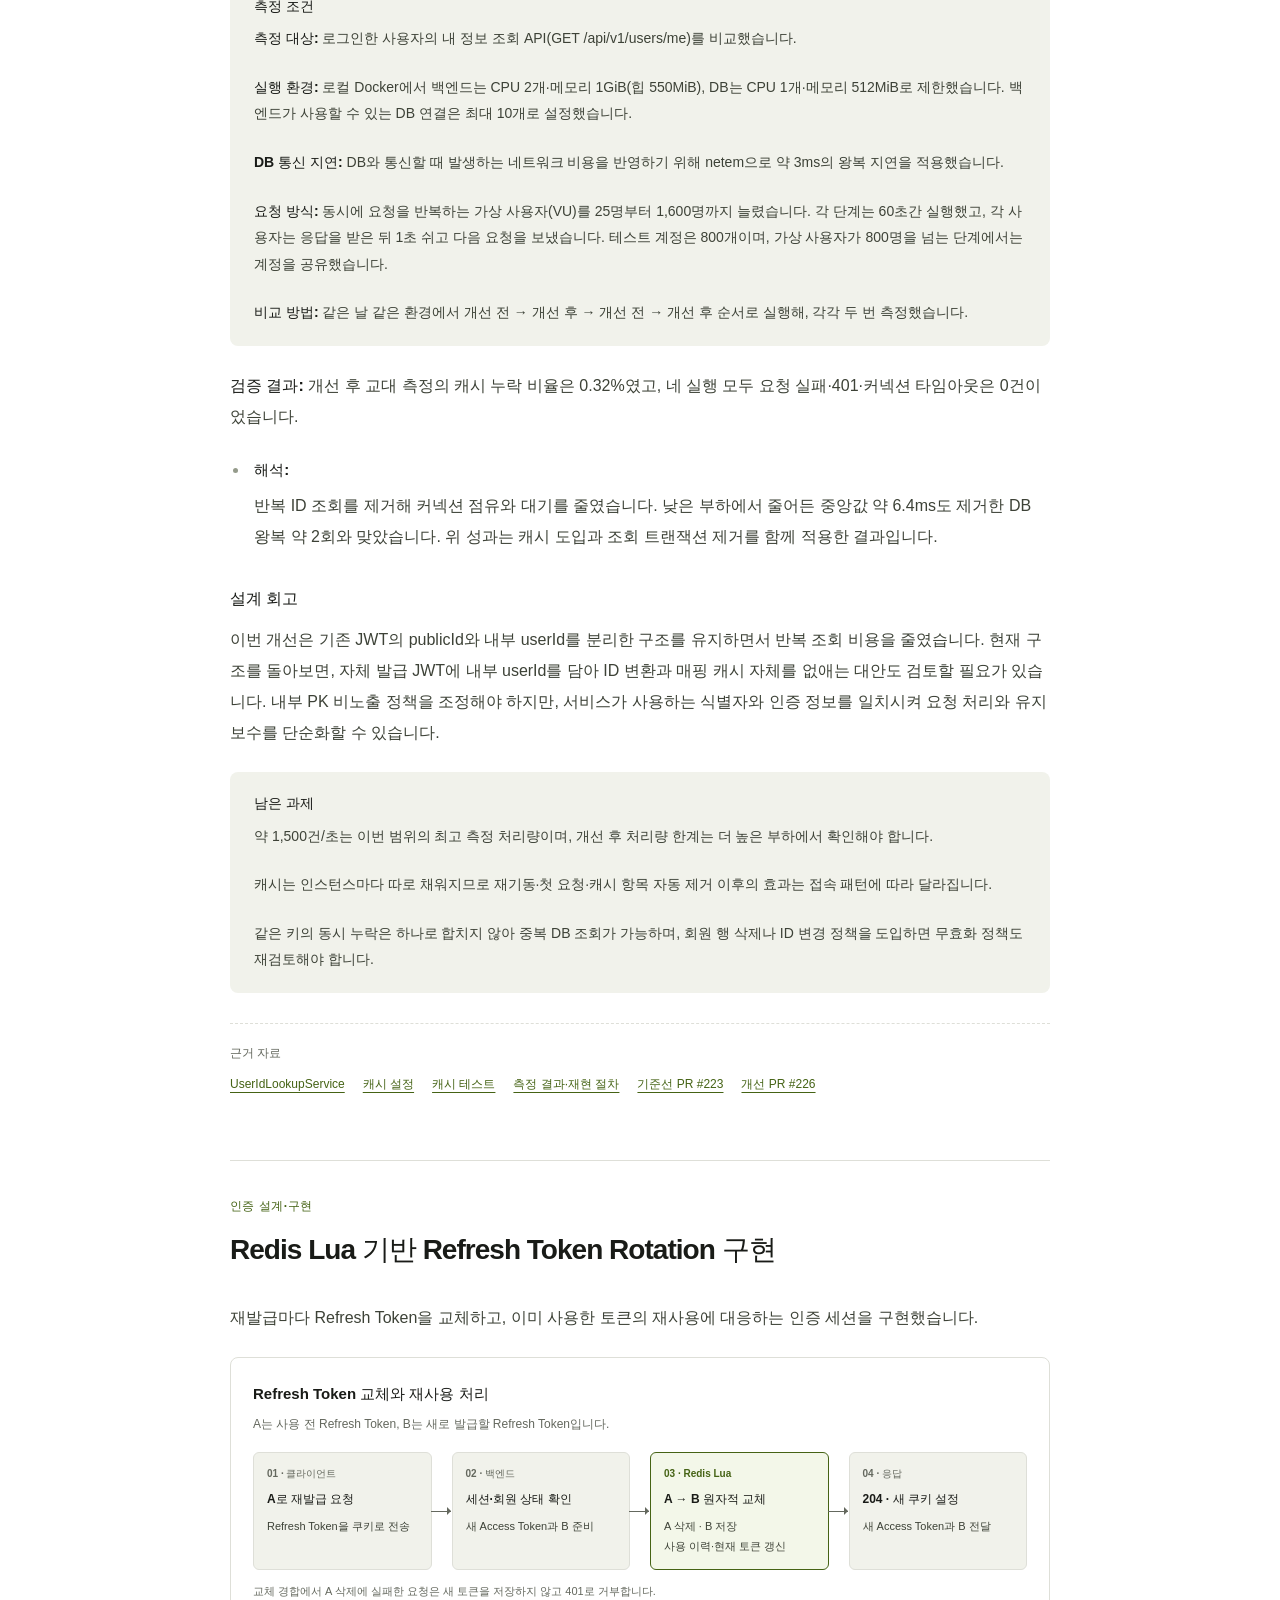
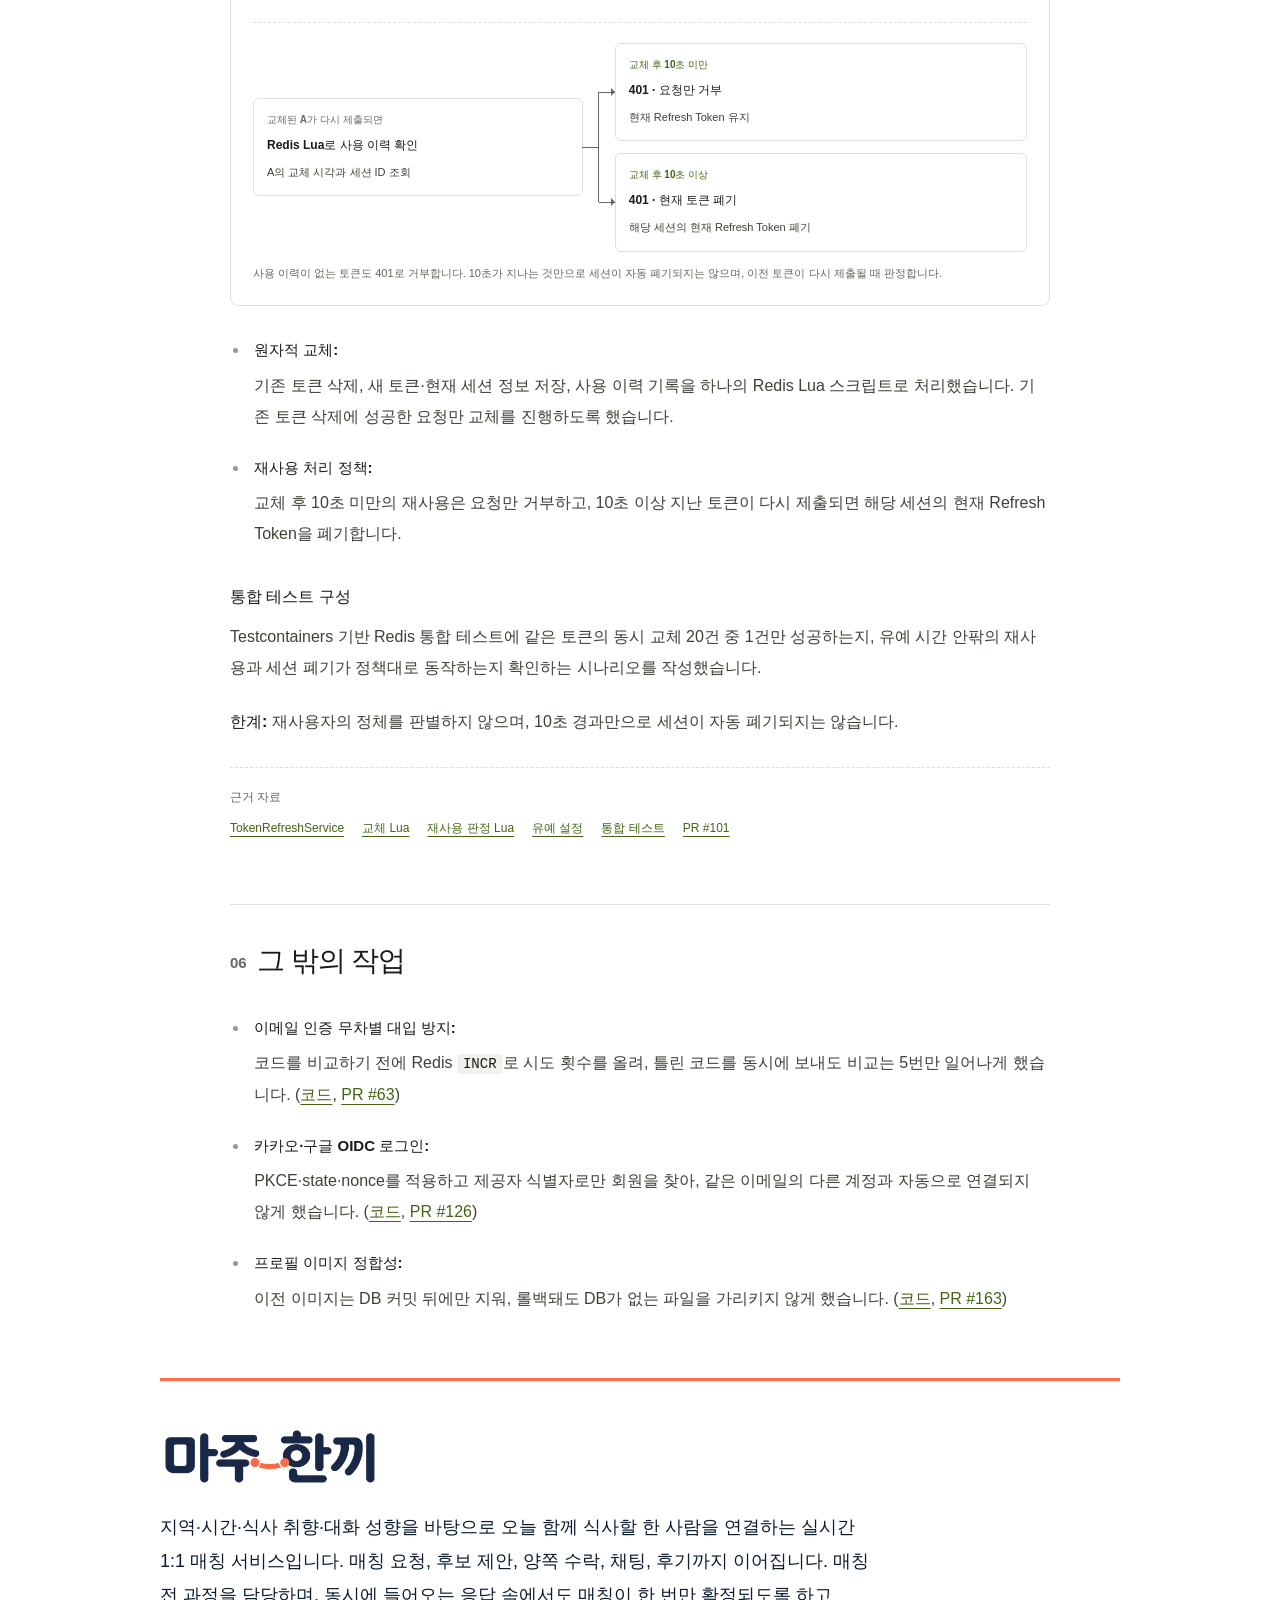
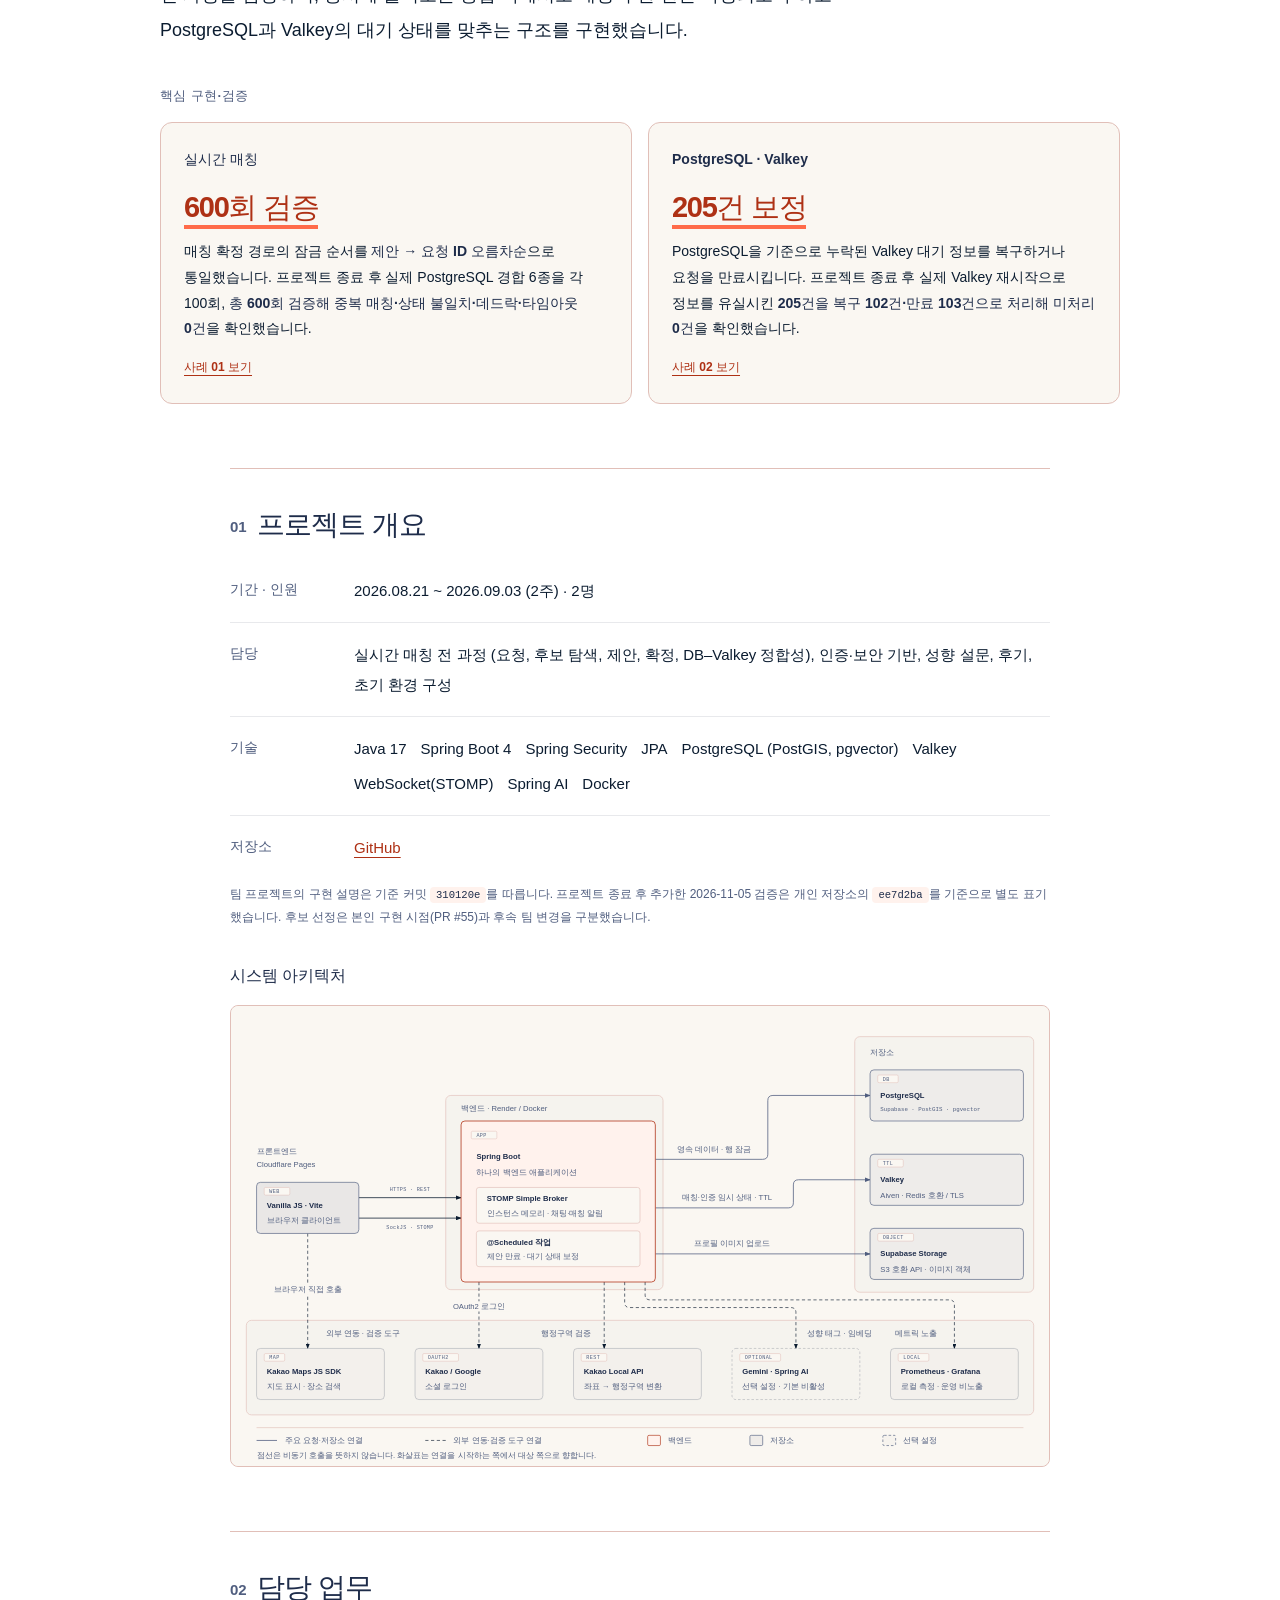
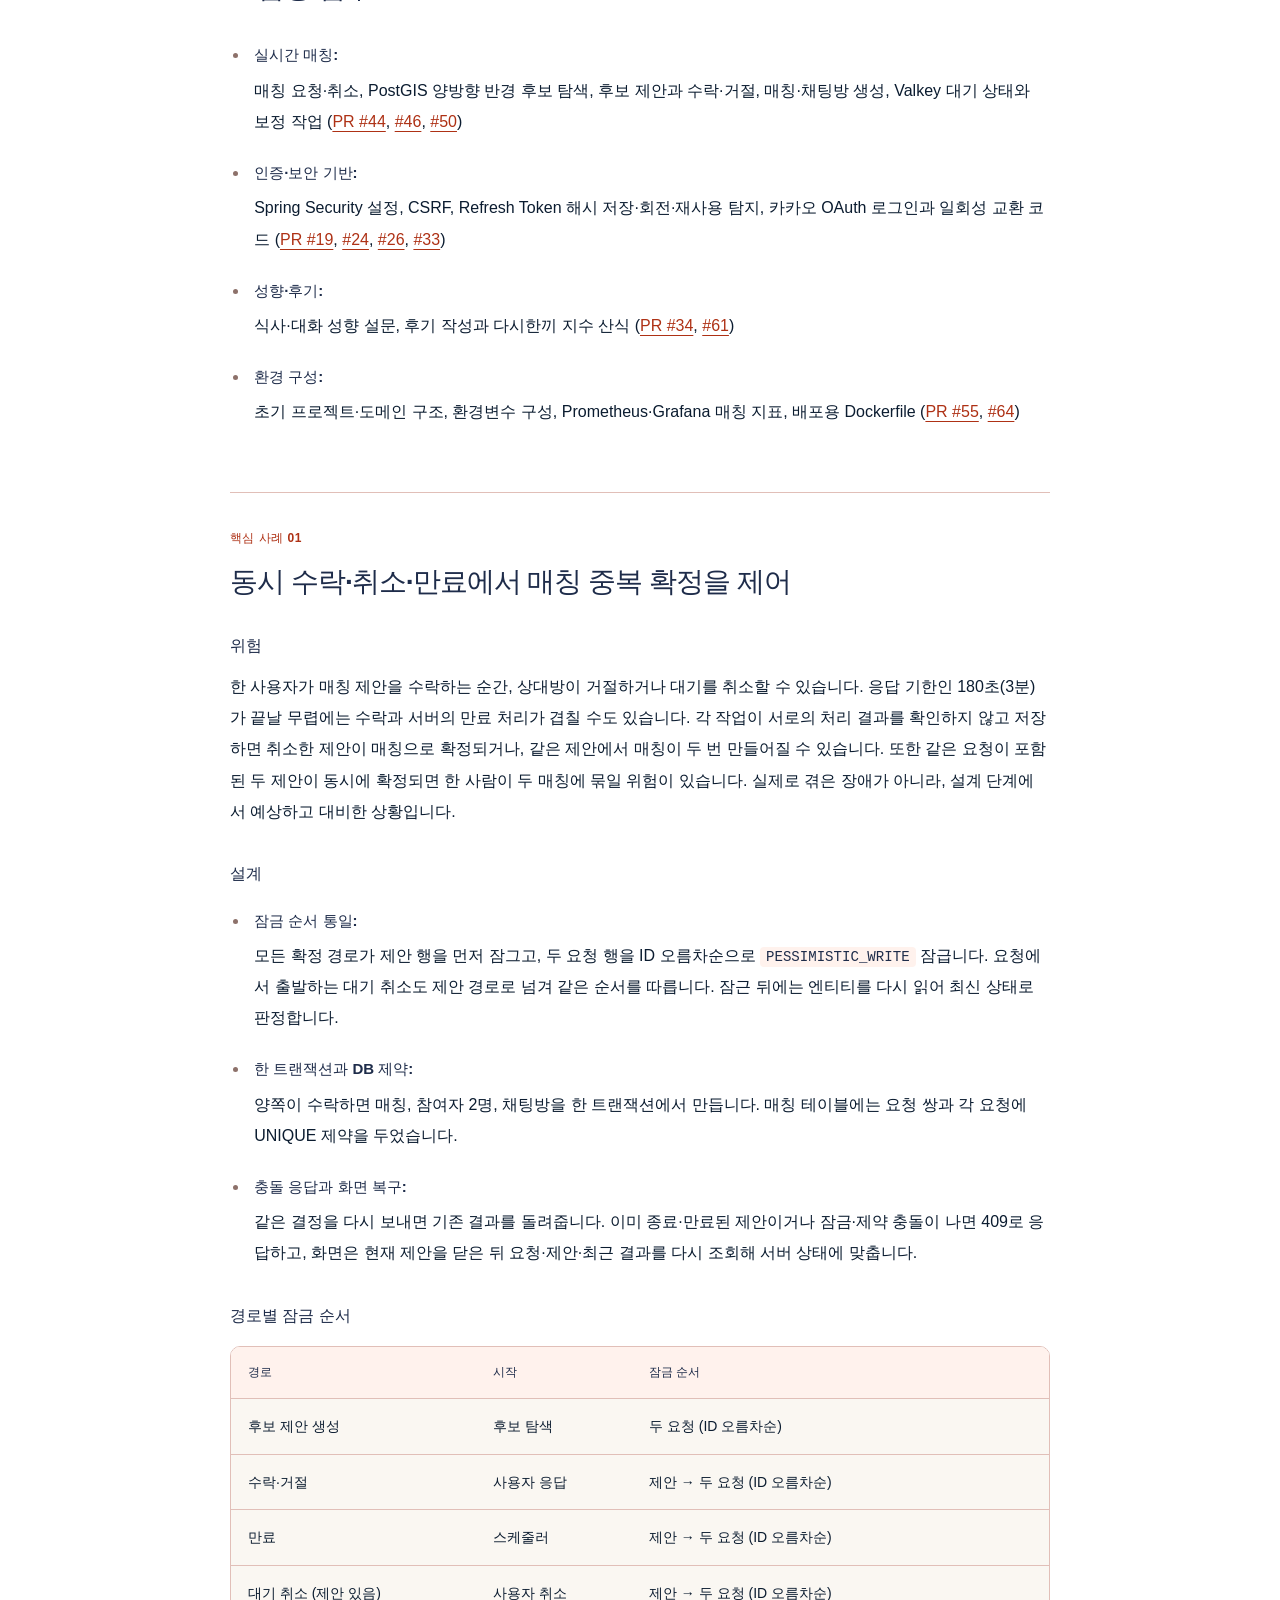
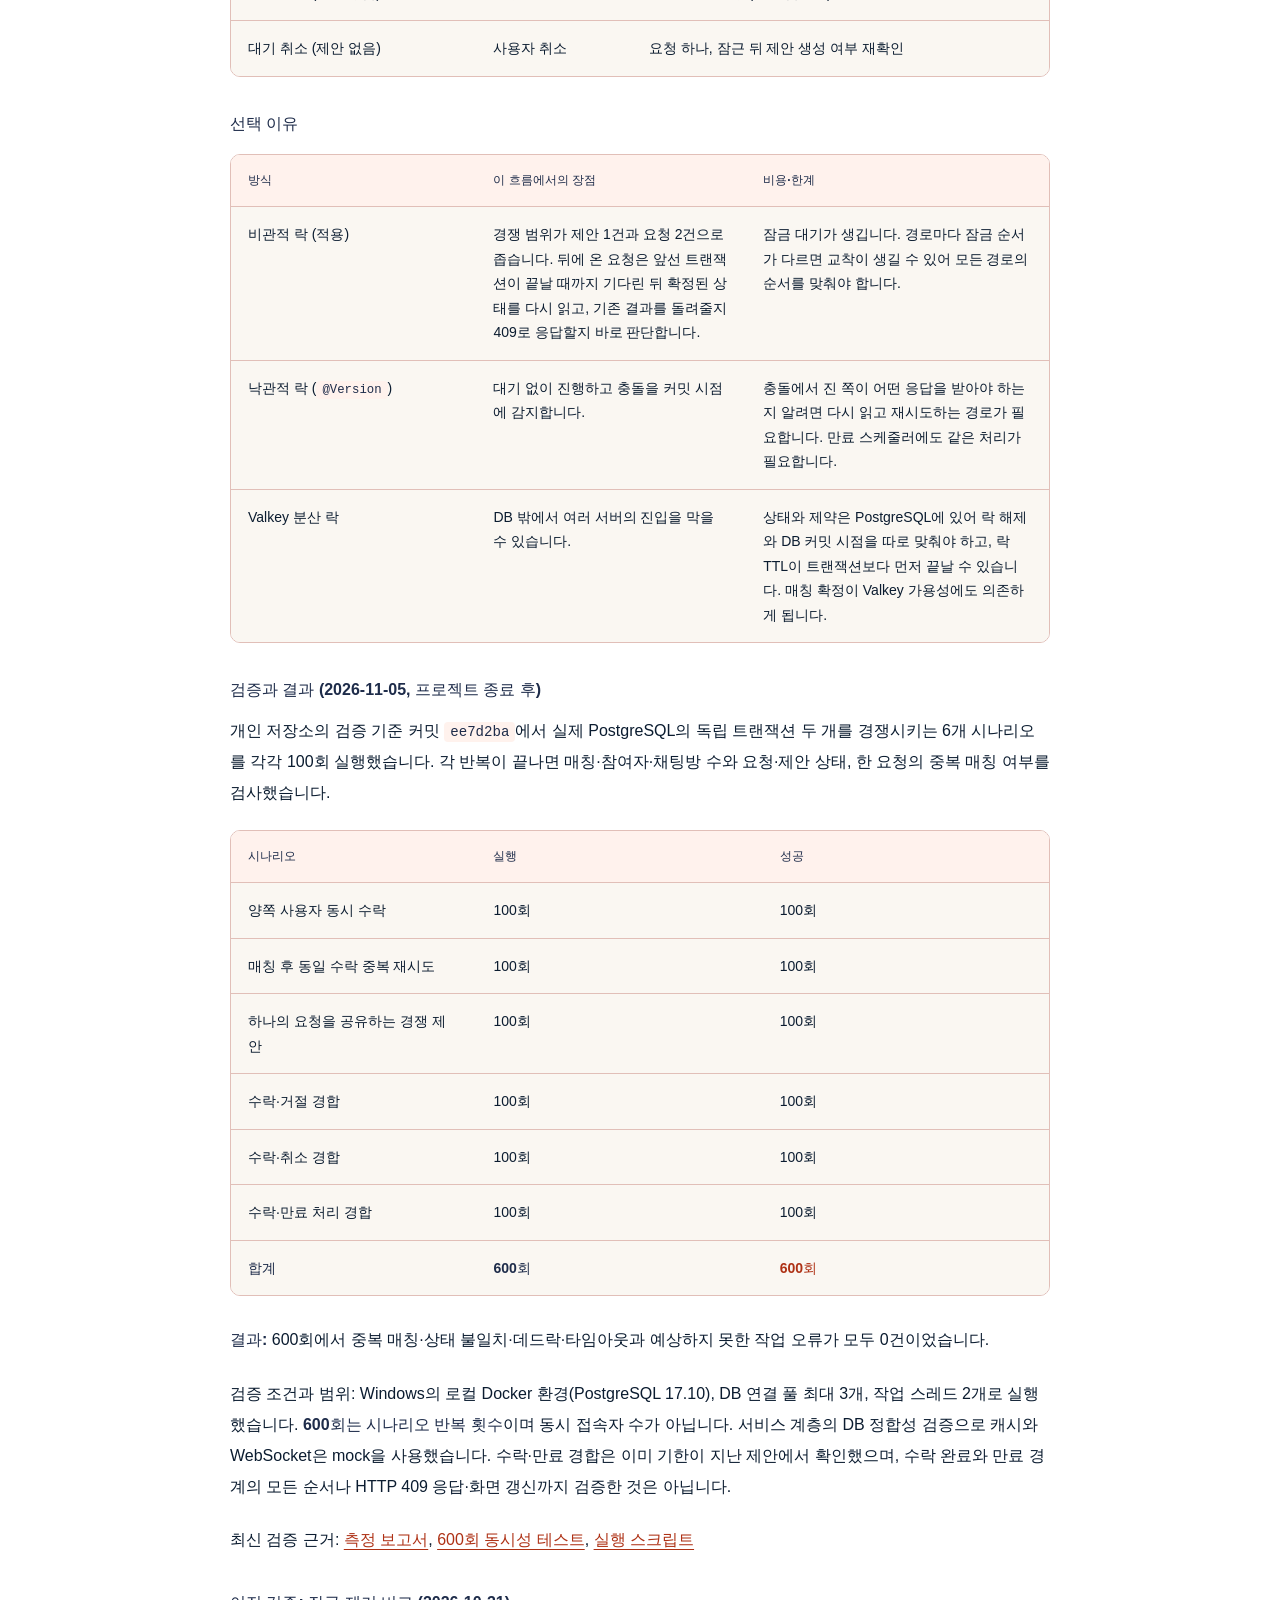
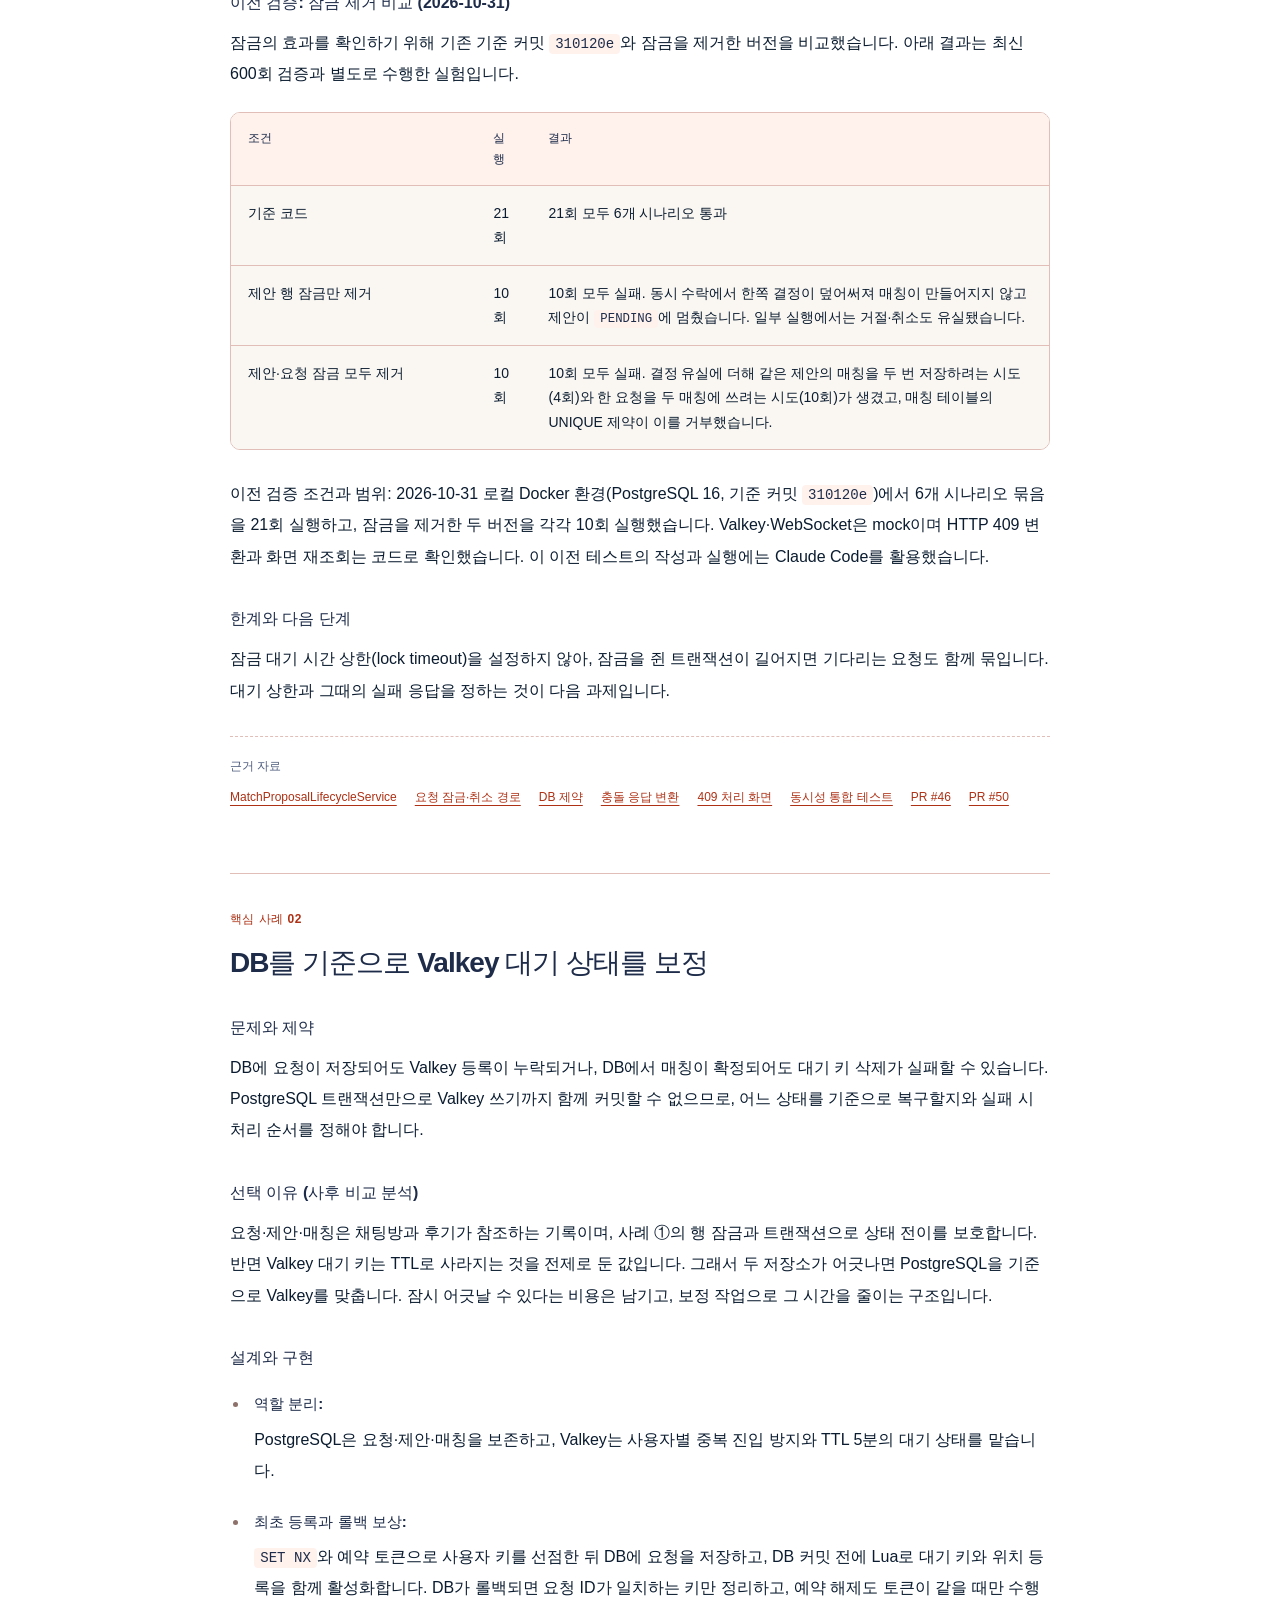
==== commit 61d40a5c: "docs: 통합 포트폴리오 시각화와 캐시 측정 근거 보강" ====
--- a/portfolio/index.html
+++ b/portfolio/index.html
@@ -16,18 +16,14 @@
 <h2 id="grab-title"><img class="project-logo" src="assets/grab-wordmark.png" alt="GRAB" width="2172" height="724" decoding="async"></h2><p class="lead">정해진 시각에 한정 수량 상품을 판매하는 DROP 커머스 서비스입니다. WISH, 주문, 결제, 배송까지 이어지며, 오픈 시각에 요청이 한꺼번에 몰린다는 점이 서비스의 특징입니다.</p>
 </header>
 
-<section class="highlights" aria-labelledby="grab-highlights-title"><h3 id="grab-highlights-title" class="summary-heading">핵심 성과</h3><div class="metric-grid"><article class="metric-card"><h4>인증 세션 정합성</h4><p class="metric"><small>20건 중 </small>1건</p>
-<p class="metric-copy">동시 재발급을 원자적으로 처리하고, 정상적인 탭 경쟁과 토큰 재사용을 구분했습니다.</p>
-<p class="metric-note">실제 Redis 통합 테스트 · 동시 교체 20건</p>
-<a href="#grab-token-rotation" class="metric-link">사례 01 보기</a></article>
-<article class="metric-card"><h4>로그인 p95 응답시간</h4><p class="metric"><span class="metric-before">26.1초 → </span>3.0초</p>
+<section class="highlights" aria-labelledby="grab-highlights-title"><h3 id="grab-highlights-title" class="summary-heading">핵심 성과</h3><div class="metric-grid two-up"><article class="metric-card"><h4>로그인 p95 응답시간</h4><p class="metric"><span class="metric-before">26.1초 → </span>3.0초</p>
 <p class="metric-copy">Argon2 동시 실행을 제한해 로그인 폭주 시 서버를 안정화했습니다.</p>
 <p class="metric-note">로컬 부하 테스트 · 동시 로그인 80명</p>
-<a href="#grab-login-stability" class="metric-link">사례 02 보기</a></article>
+<a href="#grab-login-stability" class="metric-link">사례 01 보기</a></article>
 <article class="metric-card"><h4>인증 API 처리량</h4><p class="metric">1.95<small>배</small></p>
 <p class="metric-copy">반복 ID 조회와 별도 트랜잭션 비용을 줄여 DB 커넥션 경합을 완화했습니다.</p>
 <p class="metric-note">로컬 테스트 · DB 지연 3ms · 계정 800개 · VU 1600</p>
-<a href="#grab-user-id-cache" class="metric-link">사례 03 보기</a></article>
+<a href="#grab-user-id-cache" class="metric-link">사례 02 보기</a></article>
 </div></section>
 <div class="document">
 <section id="grab-overview" class="document-section" aria-labelledby="grab-overview-title"><header class="section-header"><h3 id="grab-overview-title"><span class="section-number" aria-hidden="true">01</span>프로젝트 개요</h3></header>
@@ -40,26 +36,37 @@
 </section>
 
 <section id="grab-responsibilities" class="document-section" aria-labelledby="grab-responsibilities-title"><header class="section-header"><h3 id="grab-responsibilities-title"><span class="section-number" aria-hidden="true">02</span>담당 업무</h3></header>
-<ul class="detail-list"><li><strong class="item-label">인증·세션:</strong> HttpOnly 쿠키 기반 JWT 인증과 CSRF·CORS 정책, Redis Refresh Token 세션(로그인, 재발급, 로그아웃)</li><li><strong class="item-label">회원가입·회원 정보:</strong> 이메일 인증 회원가입, 카카오·구글 OIDC 로그인, 내 정보·프로필 이미지 API와 프론트엔드 연동</li><li><strong class="item-label">성능 측정 및 개선:</strong> k6 로그인·인증 API 부하 측정, Argon2 동시 실행 제한, 회원 ID 변환 캐시와 조회 트랜잭션 개선, 전후 재측정</li><li><strong class="item-label">환경 구성:</strong> Docker Compose 개발 환경, GHCR 이미지 배포 워크플로, 인증 API 명세</li></ul>
-</section>
-
-<section id="grab-token-rotation" class="document-section case-study" aria-labelledby="grab-token-rotation-title"><header class="section-header"><p class="section-kicker">핵심 사례 01</p>
-<h3 id="grab-token-rotation-title">동시 재발급과 토큰 탈취를 구분하는 Refresh Token Rotation</h3></header>
-<h4 class="block-label">문제</h4><p> 네트워크 지연으로 재발급 응답을 받기 전에 클라이언트가 재시도하면, 서버에서 처리 중인 첫 요청과 같은 Refresh Token을 사용하는 요청이 겹칠 수 있습니다. 이런 중복 요청에서도 토큰 교체는 한 번만 성공해야 합니다. 또한 첫 요청이 교체를 마친 뒤 재시도가 도착하면 이미 사용된 토큰의 재사용으로 보입니다. 이를 모두 탈취로 판단해 세션을 폐기하면 정상 사용자도 로그아웃될 수 있습니다.</p>
-<h4 class="block-label">해결</h4><ul class="detail-list"><li><strong class="item-label">원자적 교체:</strong> 옛 토큰 삭제, 새 토큰 저장, 사용 기록 저장을 Lua 스크립트 하나로 묶었습니다. <code>DEL</code>이 성공한 요청 하나만 교체하므로 분산 락 없이 같은 Refresh Token의 중복 교체를 막았습니다.</li><li><strong class="item-label">유예 시간 10초:</strong> 교체된 토큰이 10초 안에 오면 정상적인 중복 요청 가능성을 고려해 요청만 거부합니다. 그 뒤에 오면 탈취로 보고 세션의 현재 토큰까지 같은 스크립트 안에서 폐기합니다. 시각은 Redis <code>TIME</code>으로 계산해 서버 간 시계 차이를 없앴습니다.</li><li><strong class="item-label">장애와 인증 실패 구분:</strong> Redis 오류는 401이 아니라 500으로 응답하고 쿠키를 지우지 않습니다. Redis 장애 한 번에 전체 사용자가 로그아웃되지 않게 하려는 선택입니다.</li></ul>
-<aside class="outcome"><h4 class="block-label">결과</h4><p> 실제 Redis 통합 테스트에서 같은 토큰으로 동시 교체 20건 중 1건만 성공했고, 유예 시간 안팎의 재사용과 판정 직전에 끼어든 교체까지 검증했습니다.</p>
-</aside>
-<footer class="sources"><h4>근거 자료</h4><div class="source-links"><a href="https://github.com/prgrms-aibe-devcourse/AIBE7_FinalProject_Team3/blob/223b697783bbd712c68d359999f42ad141353802/Backend/src/main/java/org/example/grab/domain/auth/service/TokenRefreshService.java">TokenRefreshService</a><a href="https://github.com/prgrms-aibe-devcourse/AIBE7_FinalProject_Team3/blob/223b697783bbd712c68d359999f42ad141353802/Backend/src/main/resources/redis/refresh-token-rotate.lua">교체 Lua</a><a href="https://github.com/prgrms-aibe-devcourse/AIBE7_FinalProject_Team3/blob/223b697783bbd712c68d359999f42ad141353802/Backend/src/test/java/org/example/grab/domain/auth/repository/RefreshTokenRotationIntegrationTest.java">통합 테스트</a><a href="https://github.com/prgrms-aibe-devcourse/AIBE7_FinalProject_Team3/pull/101">PR #101</a></div></footer>
-</section>
-
-<section id="grab-login-stability" class="document-section case-study" aria-labelledby="grab-login-stability-title"><header class="section-header"><p class="section-kicker">핵심 사례 02</p>
+<ul class="detail-list"><li><strong class="item-label">인증·세션:</strong> HttpOnly 쿠키 기반 JWT 인증과 CSRF·CORS 정책, Redis Lua 기반 Refresh Token 교체와 세션 관리(로그인, 재발급, 로그아웃)</li><li><strong class="item-label">회원가입·회원 정보:</strong> 이메일 인증 회원가입, 카카오·구글 OIDC 로그인, 내 정보·프로필 이미지 API와 프론트엔드 연동</li><li><strong class="item-label">성능 측정 및 개선:</strong> k6 로그인·인증 API 부하 측정, Argon2 동시 실행 제한, 회원 ID 변환 캐시와 조회 트랜잭션 개선, 전후 재측정</li><li><strong class="item-label">환경 구성:</strong> Docker Compose 개발 환경, GHCR 이미지 배포 워크플로, 인증 API 명세</li></ul>
+</section>
+
+<section id="grab-login-stability" class="document-section case-study" aria-labelledby="grab-login-stability-title"><header class="section-header"><p class="section-kicker">핵심 사례 01</p>
 <h3 id="grab-login-stability-title">수많은 로그인 요청에 멈추던 서버를 Argon2 동시 실행 제한으로 안정화</h3></header>
 <h4 class="block-label">문제</h4><p> DROP 오픈 직전에 로그인이 몰리는 상황을 k6로 재현했습니다. 운영보다 약한 t3.micro 기준(메모리 1GiB, CPU 2개, 힙 550MiB)에서 로그인 80명이 동시에 몰리자 p95가 26.1초까지 늘고 29건이 실패했습니다. 힙 OOM으로 Tomcat 스레드가 죽어, 재시작 전까지 서버가 응답하지 않은 적도 있었습니다.</p>
 <h4 class="block-label">원인</h4><ul class="detail-list"><li>비밀번호 해시 Argon2id(메모리 19MiB, OWASP 최소 권장값)는 <strong>해시 1건이 진행되는 동안 힙 약 19MiB를 붙잡습니다.</strong> BouncyCastle 바이트코드로 확인했습니다.</li><li>GC 로그로 Full GC 직후 힙을 보니, 동시 해시가 <strong>약 25건</strong>을 넘으면 힙 한도에 닿아 Full GC가 반복되고 요청이 실패했습니다.</li><li>가입 여부를 숨기려고 없는 계정도 더미 해시로 검증하므로, 틀린 비밀번호 요청도 같은 비용이 들었습니다.</li></ul>
 <h4 class="block-label">해결</h4><p> 서버를 키우거나 Argon2 메모리를 낮추는(보안 기준 위반) 대신, <code>PasswordEncoder</code>를 감싸 <strong>해시를 동시에 4건까지만 실행</strong>하게 했습니다.</p>
-<ul class="detail-list"><li>처리량은 CPU가, 힙 사용은 동시 실행 수가 정합니다. 그래서 CPU 수 근처로 묶으면 처리량은 지키면서 힙 사용만 묶을 수 있다고 판단했습니다.</li><li>공정 세마포어로 먼저 온 요청부터 처리하고, 3초 안에 차례가 오지 않으면 503과 <code>Retry-After</code>로 거절합니다.</li><li>로그인, 더미 해시, 가입, 비밀번호 변경이 모두 같은 제한을 받으므로 거절 응답으로 가입 여부가 드러나지 않습니다.</li></ul>
+<ul class="detail-list"><li>처리량은 CPU가, 힙 사용은 동시 실행 수가 정합니다. 그래서 CPU 수 근처로 묶으면 처리량은 지키면서 힙 사용만 묶을 수 있다고 판단했습니다.</li><li>해시 연산을 기다리는 요청에 대기 순서대로 실행 기회를 부여하고, 3초 안에 차례를 얻지 못하면 503과 Retry-After를 반환했습니다.</li><li>로그인, 더미 해시, 가입, 비밀번호 변경이 모두 같은 제한을 받으므로 거절 응답으로 가입 여부가 드러나지 않습니다.</li></ul>
 <h4 class="block-label">결과</h4><p class="result-context">(같은 환경·시나리오로 재측정)</p>
-<div tabindex="0" role="region" class="table-wrapper" aria-label="동시 로그인 부하 테스트 전후 비교"><table><caption class="sr-only">동시 로그인 부하 테스트 전후 비교</caption><thead><tr><th scope="col">지표</th><th scope="col">개선 전</th><th scope="col">개선 후</th></tr></thead><tbody><tr><td>일제히 80명 p95 응답시간</td><td>26.1초</td><td><strong>3.0초</strong></td></tr><tr><td>일제히 80명 실패 (2회 측정)</td><td>29·32건</td><td><strong>0·0건</strong></td></tr></tbody></table></div>
+<div class="result-charts">
+<figure class="result-chart" aria-labelledby="grab-result-login-latency-title" data-scale-max="30" style="--grid-steps:3">
+<figcaption class="result-chart-heading"><span><strong id="grab-result-login-latency-title">로그인 p95 응답시간</strong><span class="result-chart-context">80명 일제 로그인 · 단위: 초</span></span><span class="result-direction">낮을수록 좋음</span></figcaption>
+<div class="result-plot">
+<div class="result-row result-row--before" data-min="26.1" data-max="26.1" style="--bar-start:87.000000%;--bar-end:87.000000%;--bar-range:0.000000%"><div class="result-row-label"><span>개선 전</span><strong>26.1초</strong></div><div class="result-track" aria-hidden="true"><span class="result-bar"></span><span class="result-end"></span></div></div>
+<div class="result-row result-row--after" data-min="3" data-max="3" style="--bar-start:10.000000%;--bar-end:10.000000%;--bar-range:0.000000%"><div class="result-row-label"><span>개선 후</span><strong>3.0초</strong></div><div class="result-track" aria-hidden="true"><span class="result-bar"></span><span class="result-end"></span></div></div>
+<div class="result-axis" aria-hidden="true"><span style="--tick:0.0000%">0</span><span style="--tick:33.3333%">10</span><span style="--tick:66.6667%">20</span><span style="--tick:100.0000%">30초</span></div>
+</div>
+
+</figure>
+<figure class="result-chart" aria-labelledby="grab-result-login-failures-title" data-scale-max="80" style="--grid-steps:4">
+<figcaption class="result-chart-heading"><span><strong id="grab-result-login-failures-title">로그인 실패 건수</strong><span class="result-chart-context">회차당 요청 80건 · 2회 측정</span></span><span class="result-direction">낮을수록 좋음</span></figcaption>
+<div class="result-plot">
+<div class="result-row result-row--before" data-min="29" data-max="32" style="--bar-start:36.250000%;--bar-end:40.000000%;--bar-range:3.750000%"><div class="result-row-label"><span>개선 전</span><strong>29·32건</strong></div><div class="result-track" aria-hidden="true"><span class="result-bar"></span><span class="result-range"></span><span class="result-end"></span></div></div>
+<div class="result-row result-row--after" data-min="0" data-max="0" style="--bar-start:0.000000%;--bar-end:0.000000%;--bar-range:0.000000%"><div class="result-row-label"><span>개선 후</span><strong>0·0건</strong></div><div class="result-track" aria-hidden="true"><span class="result-bar result-bar--zero"></span></div></div>
+<div class="result-axis" aria-hidden="true"><span style="--tick:0.0000%">0</span><span style="--tick:25.0000%">20</span><span style="--tick:50.0000%">40</span><span style="--tick:75.0000%">60</span><span style="--tick:100.0000%">80건</span></div>
+</div>
+<p class="result-chart-footnote">수치는 1차·2차 측정 순서입니다.</p>
+</figure>
+</div>
+<p class="result-chart-note">모든 축은 0에서 시작합니다. 회색은 개선 전, 녹색은 개선 후이며, 막대 끝의 빗금은 두 측정값 사이의 범위입니다.</p>
 <h4 class="block-label">보조 검증: 반복 부하에서의 힙 사용</h4>
 <p>micro·G1 환경에서 로그인 요청을 30초간 반복한 결과도 비교했습니다. 실제 이용 패턴과는 구분하며, 해시 연산이 계속 유입될 때 메모리 압박을 확인하는 보조 검증입니다.</p>
 <p>VU 40 조건에서 Full GC 직후 힙은 <strong>422MiB에서 124MiB로</strong>, 관측 최댓값은 <strong>544MiB에서 137MiB로</strong> 줄었습니다. VU별 응답시간과 상세 측정 조건은 아래 개선 전·후 측정 자료에 정리했습니다.</p>
@@ -67,21 +74,69 @@
 <footer class="sources"><h4>근거 자료</h4><div class="source-links"><a href="https://github.com/prgrms-aibe-devcourse/AIBE7_FinalProject_Team3/blob/feat/GR-178-limit-argon2-concurrency/Backend/src/main/java/org/example/grab/global/security/password/ConcurrencyLimitedPasswordEncoder.java">ConcurrencyLimitedPasswordEncoder</a><a href="https://github.com/prgrms-aibe-devcourse/AIBE7_FinalProject_Team3/blob/feat/GR-178-limit-argon2-concurrency/Backend/k6/login-burst/result.md">개선 전 측정</a><a href="https://github.com/prgrms-aibe-devcourse/AIBE7_FinalProject_Team3/blob/feat/GR-178-limit-argon2-concurrency/Backend/k6/login-burst/result-gr178.md">개선 후 측정</a></div></footer>
 </section>
 
-<section id="grab-user-id-cache" class="document-section case-study" aria-labelledby="grab-user-id-cache-title"><header class="section-header"><p class="section-kicker">핵심 사례 03</p>
+<section id="grab-user-id-cache" class="document-section case-study" aria-labelledby="grab-user-id-cache-title"><header class="section-header"><p class="section-kicker">핵심 사례 02</p>
 <h3 id="grab-user-id-cache-title">인증 요청의 반복 ID 조회를 제거해 DB 왕복을 절반으로 줄이고 처리량 1.95배 개선</h3></header>
-<h4 class="block-label">문제</h4><p> JWT에는 외부 식별자인 publicId를 넣고, 서비스와 FK에는 내부 PK인 users.id를 사용합니다. 로그인 이후에도 인증 API가 내부 ID를 얻을 때마다 같은 회원을 DB에서 다시 조회했습니다. 이 반복 비용이 실제 병목인지 확인하기 위해 기준선을 먼저 측정했습니다.</p>
+<h4 class="block-label">문제</h4><p> JWT에는 외부 식별자인 publicId를 담고, 백엔드 로직과 다른 테이블의 회원 참조에는 내부 ID인 users.id를 사용했습니다. 로그인 이후에도 인증 API가 내부 ID를 얻을 때마다 같은 회원을 DB에서 다시 조회했습니다. 이 반복 비용이 실제 병목인지 확인하기 위해 기준선을 먼저 측정했습니다.</p>
 <h4 class="block-label">원인</h4><p> 내 정보 조회는 ID 변환과 회원 정보 조회가 각각 별도 읽기 트랜잭션을 열었습니다. SELECT는 단순했지만 요청마다 커넥션을 두 번 빌렸고, ID 변환이 요청당 DB 왕복 약 4회 중 2회를 차지했습니다. 운영 DB와 비슷하도록 왕복 지연을 약 3ms로 설정한 환경에서는 VU 800부터 커넥션 풀이 포화되며 지연이 늘었습니다.</p>
 <h4 class="block-label">해결</h4><p>ID 매핑 캐시와 캐시 누락 경로 개선을 함께 적용했습니다.</p>
-<ul class="detail-list"><li><strong class="item-label">캐시 대상과 위치:</strong> 변경되지 않는 publicId → 내부 userId 매핑만 Caffeine 로컬 메모리에 저장했습니다. 적중하면 ID 변환을 위한 DB 접근이 사라집니다. 원격 캐시의 네트워크 왕복도 추가하지 않습니다.</li><li><strong class="item-label">만료와 용량:</strong> ID 대응이 바뀌지 않고 탈퇴 시 회원 행을 유지하는 정책을 전제로 TTL·무효화를 생략했습니다. 대신 최대 10만 항목으로 용량을 제한하고, 없는 회원은 저장하지 않습니다. Micrometer로 캐시 적중·누락·크기·자동 제거 횟수를 관측합니다.</li><li><strong class="item-label">첫 요청 비용:</strong> ID 변환 서비스의 읽기 트랜잭션을 제거했습니다. 캐시가 비어도 자동 커밋 SELECT 한 문장으로 조회합니다. JWT에 내부 ID를 넣는 방법은 기존 Claim 계약과 충돌해 제외했습니다.</li><li><strong class="item-label">회원 상태 확인:</strong> 캐시는 ID 매핑만 보관합니다. 내 정보 조회는 계속 DB에서 회원 정보를 읽고 정지·탈퇴 상태를 확인합니다.</li></ul>
+<ul class="detail-list"><li><strong class="item-label">캐시 대상과 위치:</strong> 변경되지 않는 publicId → 내부 userId 매핑만 Caffeine 로컬 메모리에 저장했습니다. 적중하면 ID 변환을 위한 DB 접근이 사라집니다. 원격 캐시의 네트워크 왕복도 추가하지 않습니다.</li><li><strong class="item-label">만료와 용량:</strong> ID 매핑이 변경되지 않고 탈퇴 시에도 회원 행을 유지하므로 TTL·명시적 무효화를 생략했습니다. 캐시는 최대 10만 항목으로 제한하고, 없는 회원은 저장하지 않습니다. 로컬 Java 17·Caffeine 3.2.4 환경에서 10만 항목을 적재한 뒤 측정한 캐시 객체 그래프는 약 13.45MiB로, 힙 상한 550MiB의 약 2.44%였습니다(공용 스레드풀 제외). Micrometer로 캐시 적중·누락·크기·자동 제거 횟수를 관측합니다.</li><li><strong class="item-label">첫 요청 비용:</strong> ID 변환 서비스의 읽기 트랜잭션을 제거했습니다. 캐시가 비어도 자동 커밋 SELECT 한 문장으로 조회합니다. JWT에 내부 ID를 넣는 방법은 기존 Claim 계약과 충돌해 제외했습니다.</li><li><strong class="item-label">회원 상태 확인:</strong> 캐시는 ID 매핑만 보관합니다. 내 정보 조회는 계속 DB에서 회원 정보를 읽고 정지·탈퇴 상태를 확인합니다.</li></ul>
 <h4 class="block-label">검증</h4><p> PostgreSQL 로그와 pg_stat_statements로 트랜잭션 경계·문장 수를 확인하고, netem 지연 전후 응답시간 차이로 DB 왕복 수를 추정했습니다. 캐시 적중 경로에서는 ID 변환 SELECT가 사라졌고, 누락 경로에서는 별도 BEGIN·COMMIT 없이 SELECT 한 문장만 실행됐습니다.</p>
 <h4 class="block-label">결과</h4><p class="result-context">(GET /api/v1/users/me, 같은 날 전후 교대 측정)</p>
-<div tabindex="0" role="region" class="table-wrapper" aria-label="회원 ID 변환 개선 전후 비교"><table><caption class="sr-only">회원 ID 변환 개선 전후 비교</caption><thead><tr><th scope="col">지표</th><th scope="col">개선 전</th><th scope="col">개선 후</th></tr></thead><tbody><tr><td>요청당 추정 DB 왕복 · 트랜잭션</td><td>4.07회 · 약 2개</td><td><strong>2.01회 · 약 1개</strong></td></tr><tr><td>VU 25 응답시간 중앙값</td><td>18.4~18.7ms</td><td><strong>12.0~12.3ms</strong></td></tr><tr><td>VU 800 응답시간 p95</td><td>126.2~141.4ms</td><td><strong>14.1~16.7ms</strong></td></tr><tr><td>VU 800 커넥션 획득 평균 시간</td><td>24.78~27.82ms</td><td><strong>0.57~0.84ms</strong></td></tr><tr><td>VU 1600 처리량</td><td>763.8~769.1건/초</td><td><strong>1,490.3~1,504.1건/초 (약 1.95배)</strong></td></tr></tbody></table>
-</div><aside class="reading-note"><h4 class="block-label">측정 조건</h4><p>로컬 Docker에서 백엔드 2 CPU·1GiB(힙 550MiB), DB 1 CPU·512MiB, HikariCP 10개로 제한하고 netem 3ms를 적용했습니다.</p>
-<p>동일한 테스트 계정 800개를 사용하고, 캐시 적용 전·후 서버를 번갈아 실행해 각각 두 차례 성능을 측정했습니다.</p>
-<p>동시 가상 사용자 수를 25명부터 1,600명까지 늘리며 각 단계에서 60초간 측정했습니다. 각 사용자는 응답을 받은 뒤 1초 대기하고 다음 요청을 보냈습니다.</p>
-<p>VU 800 초과 단계에서는 계정을 공유합니다.</p>
-<p>표의 응답시간·처리량·획득 시간은 각 조건 2회 측정 범위입니다. 요청당 왕복·트랜잭션 수는 별도로 예열한 캐시 적중 경로의 값입니다. 개선 후 교대 측정의 캐시 누락 비율은 0.32%였고, 네 실행 모두 요청 실패·401·커넥션 타임아웃은 0건이었습니다.</p>
+<div class="result-charts">
+<figure class="result-chart result-chart--featured" aria-labelledby="grab-result-throughput-title" data-scale-max="1600" style="--grid-steps:4">
+<figcaption class="result-chart-heading"><span><strong id="grab-result-throughput-title">내 정보 조회 처리량</strong><span class="result-chart-context">VU 1600 · 단위: 건/초</span></span><span class="result-direction">높을수록 좋음</span></figcaption>
+<div class="result-plot">
+<div class="result-row result-row--before" data-min="763.8" data-max="769.1" style="--bar-start:47.737500%;--bar-end:48.068750%;--bar-range:0.331250%"><div class="result-row-label"><span>개선 전</span><strong>763.8~769.1건/초</strong></div><div class="result-track" aria-hidden="true"><span class="result-bar"></span><span class="result-range"></span><span class="result-end"></span></div></div>
+<div class="result-row result-row--after" data-min="1490.3" data-max="1504.1" style="--bar-start:93.143750%;--bar-end:94.006250%;--bar-range:0.862500%"><div class="result-row-label"><span>개선 후</span><strong>1,490.3~1,504.1건/초</strong></div><div class="result-track" aria-hidden="true"><span class="result-bar"></span><span class="result-range"></span><span class="result-end"></span></div></div>
+<div class="result-axis" aria-hidden="true"><span style="--tick:0.0000%">0</span><span style="--tick:25.0000%">400</span><span style="--tick:50.0000%">800</span><span style="--tick:75.0000%">1,200</span><span style="--tick:100.0000%">1,600건/초</span></div>
+</div>
+
+</figure>
+<figure class="result-chart" aria-labelledby="grab-result-db-roundtrips-title" data-scale-max="6" style="--grid-steps:3">
+<figcaption class="result-chart-heading"><span><strong id="grab-result-db-roundtrips-title">요청당 추정 DB 왕복</strong><span class="result-chart-context">단위: 회</span></span><span class="result-direction">낮을수록 좋음</span></figcaption>
+<div class="result-plot">
+<div class="result-row result-row--before" data-min="4.07" data-max="4.07" style="--bar-start:67.833333%;--bar-end:67.833333%;--bar-range:0.000000%"><div class="result-row-label"><span>개선 전</span><strong>4.07회</strong></div><div class="result-track" aria-hidden="true"><span class="result-bar"></span><span class="result-end"></span></div></div>
+<div class="result-row result-row--after" data-min="2.01" data-max="2.01" style="--bar-start:33.500000%;--bar-end:33.500000%;--bar-range:0.000000%"><div class="result-row-label"><span>개선 후</span><strong>2.01회</strong></div><div class="result-track" aria-hidden="true"><span class="result-bar"></span><span class="result-end"></span></div></div>
+<div class="result-axis" aria-hidden="true"><span style="--tick:0.0000%">0</span><span style="--tick:33.3333%">2</span><span style="--tick:66.6667%">4</span><span style="--tick:100.0000%">6회</span></div>
+</div>
+<p class="result-chart-footnote">요청당 트랜잭션: 약 2개 → 약 1개. 개선 후 DB 왕복·트랜잭션 수는 회원 ID가 캐시에 이미 저장된 요청 기준입니다.</p>
+</figure>
+<figure class="result-chart" aria-labelledby="grab-result-latency-median-title" data-scale-max="20" style="--grid-steps:4">
+<figcaption class="result-chart-heading"><span><strong id="grab-result-latency-median-title">응답시간 중앙값</strong><span class="result-chart-context">VU 25 · 단위: ms</span></span><span class="result-direction">낮을수록 좋음</span></figcaption>
+<div class="result-plot">
+<div class="result-row result-row--before" data-min="18.4" data-max="18.7" style="--bar-start:92.000000%;--bar-end:93.500000%;--bar-range:1.500000%"><div class="result-row-label"><span>개선 전</span><strong>18.4~18.7ms</strong></div><div class="result-track" aria-hidden="true"><span class="result-bar"></span><span class="result-range"></span><span class="result-end"></span></div></div>
+<div class="result-row result-row--after" data-min="12" data-max="12.3" style="--bar-start:60.000000%;--bar-end:61.500000%;--bar-range:1.500000%"><div class="result-row-label"><span>개선 후</span><strong>12.0~12.3ms</strong></div><div class="result-track" aria-hidden="true"><span class="result-bar"></span><span class="result-range"></span><span class="result-end"></span></div></div>
+<div class="result-axis" aria-hidden="true"><span style="--tick:0.0000%">0</span><span style="--tick:25.0000%">5</span><span style="--tick:50.0000%">10</span><span style="--tick:75.0000%">15</span><span style="--tick:100.0000%">20ms</span></div>
+</div>
+
+</figure>
+<figure class="result-chart" aria-labelledby="grab-result-latency-p95-title" data-scale-max="150" style="--grid-steps:3">
+<figcaption class="result-chart-heading"><span><strong id="grab-result-latency-p95-title">응답시간 p95</strong><span class="result-chart-context">VU 800 · 단위: ms</span></span><span class="result-direction">낮을수록 좋음</span></figcaption>
+<div class="result-plot">
+<div class="result-row result-row--before" data-min="126.2" data-max="141.4" style="--bar-start:84.133333%;--bar-end:94.266667%;--bar-range:10.133333%"><div class="result-row-label"><span>개선 전</span><strong>126.2~141.4ms</strong></div><div class="result-track" aria-hidden="true"><span class="result-bar"></span><span class="result-range"></span><span class="result-end"></span></div></div>
+<div class="result-row result-row--after" data-min="14.1" data-max="16.7" style="--bar-start:9.400000%;--bar-end:11.133333%;--bar-range:1.733333%"><div class="result-row-label"><span>개선 후</span><strong>14.1~16.7ms</strong></div><div class="result-track" aria-hidden="true"><span class="result-bar"></span><span class="result-range"></span><span class="result-end"></span></div></div>
+<div class="result-axis" aria-hidden="true"><span style="--tick:0.0000%">0</span><span style="--tick:33.3333%">50</span><span style="--tick:66.6667%">100</span><span style="--tick:100.0000%">150ms</span></div>
+</div>
+
+</figure>
+<figure class="result-chart" aria-labelledby="grab-result-connection-wait-title" data-scale-max="30" style="--grid-steps:3">
+<figcaption class="result-chart-heading"><span><strong id="grab-result-connection-wait-title">커넥션 획득 평균 시간</strong><span class="result-chart-context">VU 800 · 단위: ms</span></span><span class="result-direction">낮을수록 좋음</span></figcaption>
+<div class="result-plot">
+<div class="result-row result-row--before" data-min="24.78" data-max="27.82" style="--bar-start:82.600000%;--bar-end:92.733333%;--bar-range:10.133333%"><div class="result-row-label"><span>개선 전</span><strong>24.78~27.82ms</strong></div><div class="result-track" aria-hidden="true"><span class="result-bar"></span><span class="result-range"></span><span class="result-end"></span></div></div>
+<div class="result-row result-row--after" data-min="0.57" data-max="0.84" style="--bar-start:1.900000%;--bar-end:2.800000%;--bar-range:0.900000%"><div class="result-row-label"><span>개선 후</span><strong>0.57~0.84ms</strong></div><div class="result-track" aria-hidden="true"><span class="result-bar"></span><span class="result-range"></span><span class="result-end"></span></div></div>
+<div class="result-axis" aria-hidden="true"><span style="--tick:0.0000%">0</span><span style="--tick:33.3333%">10</span><span style="--tick:66.6667%">20</span><span style="--tick:100.0000%">30ms</span></div>
+</div>
+
+</figure>
+</div>
+<p class="result-chart-note">응답시간·처리량·DB 연결 획득 시간은 각 조건을 두 번 측정한 값의 범위입니다. 빗금은 두 측정값 사이를 나타냅니다. 모든 축은 0에서 시작하며 지표별 눈금은 다릅니다.</p><aside class="reading-note"><h4 class="block-label">측정 조건</h4>
+<p><strong>측정 대상:</strong> 로그인한 사용자의 내 정보 조회 API(GET /api/v1/users/me)를 비교했습니다.</p>
+<p><strong>실행 환경:</strong> 로컬 Docker에서 백엔드는 CPU 2개·메모리 1GiB(힙 550MiB), DB는 CPU 1개·메모리 512MiB로 제한했습니다. 백엔드가 사용할 수 있는 DB 연결은 최대 10개로 설정했습니다.</p>
+<p><strong>DB 통신 지연:</strong> DB와 통신할 때 발생하는 네트워크 비용을 반영하기 위해 netem으로 약 3ms의 왕복 지연을 적용했습니다.</p>
+<p><strong>요청 방식:</strong> 동시에 요청을 반복하는 가상 사용자(VU)를 25명부터 1,600명까지 늘렸습니다. 각 단계는 60초간 실행했고, 각 사용자는 응답을 받은 뒤 1초 쉬고 다음 요청을 보냈습니다. 테스트 계정은 800개이며, 가상 사용자가 800명을 넘는 단계에서는 계정을 공유했습니다.</p>
+<p><strong>비교 방법:</strong> 같은 날 같은 환경에서 개선 전 → 개선 후 → 개선 전 → 개선 후 순서로 실행해, 각각 두 번 측정했습니다.</p>
 </aside>
+<p><strong>검증 결과:</strong> 개선 후 교대 측정의 캐시 누락 비율은 0.32%였고, 네 실행 모두 요청 실패·401·커넥션 타임아웃은 0건이었습니다.</p>
 <ul class="detail-list"><li><strong class="item-label">해석:</strong> 반복 ID 조회를 제거해 커넥션 점유와 대기를 줄였습니다. 낮은 부하에서 줄어든 중앙값 약 6.4ms도 제거한 DB 왕복 약 2회와 맞았습니다. 위 성과는 캐시 도입과 조회 트랜잭션 제거를 함께 적용한 결과입니다.</li></ul>
 <h4 class="block-label">설계 회고</h4><p>이번 개선은 기존 JWT의 publicId와 내부 userId를 분리한 구조를 유지하면서 반복 조회 비용을 줄였습니다. 현재 구조를 돌아보면, 자체 발급 JWT에 내부 userId를 담아 ID 변환과 매핑 캐시 자체를 없애는 대안도 검토할 필요가 있습니다. 내부 PK 비노출 정책을 조정해야 하지만, 서비스가 사용하는 식별자와 인증 정보를 일치시켜 요청 처리와 유지보수를 단순화할 수 있습니다.</p>
 <aside class="reading-note"><h4 class="block-label">남은 과제</h4><p>약 1,500건/초는 이번 범위의 최고 측정 처리량이며, 개선 후 처리량 한계는 더 높은 부하에서 확인해야 합니다.</p>
@@ -89,6 +144,34 @@
 <p>같은 키의 동시 누락은 하나로 합치지 않아 중복 DB 조회가 가능하며, 회원 행 삭제나 ID 변경 정책을 도입하면 무효화 정책도 재검토해야 합니다.</p>
 </aside>
 <footer class="sources"><h4>근거 자료</h4><div class="source-links"><a href="https://github.com/prgrms-aibe-devcourse/AIBE7_FinalProject_Team3/blob/7c2e51b84c45d4d31eea2e7549907d40416fc323/Backend/src/main/java/org/example/grab/domain/user/service/UserIdLookupService.java">UserIdLookupService</a><a href="https://github.com/prgrms-aibe-devcourse/AIBE7_FinalProject_Team3/blob/7c2e51b84c45d4d31eea2e7549907d40416fc323/Backend/src/main/java/org/example/grab/domain/user/support/UserIdCacheConfig.java">캐시 설정</a><a href="https://github.com/prgrms-aibe-devcourse/AIBE7_FinalProject_Team3/blob/7c2e51b84c45d4d31eea2e7549907d40416fc323/Backend/src/test/java/org/example/grab/domain/user/service/UserIdLookupServiceTest.java">캐시 테스트</a><a href="https://github.com/prgrms-aibe-devcourse/AIBE7_FinalProject_Team3/blob/7c2e51b84c45d4d31eea2e7549907d40416fc323/Backend/k6/user-id-lookup/result.md">측정 결과·재현 절차</a><a href="https://github.com/prgrms-aibe-devcourse/AIBE7_FinalProject_Team3/pull/223">기준선 PR #223</a><a href="https://github.com/prgrms-aibe-devcourse/AIBE7_FinalProject_Team3/pull/226">개선 PR #226</a></div></footer>
+</section>
+
+<section id="grab-token-rotation" class="document-section case-study" aria-labelledby="grab-token-rotation-title"><header class="section-header"><p class="section-kicker">인증 설계·구현</p>
+<h3 id="grab-token-rotation-title">Redis Lua 기반 Refresh Token Rotation 구현</h3></header>
+<p>재발급마다 Refresh Token을 교체하고, 이미 사용한 토큰의 재사용에 대응하는 인증 세션을 구현했습니다.</p>
+<figure class="rotation-flow" aria-labelledby="grab-rotation-flow-title" aria-describedby="grab-rotation-flow-note">
+<figcaption id="grab-rotation-flow-title">Refresh Token 교체와 재사용 처리</figcaption>
+<p class="rotation-key">A는 사용 전 Refresh Token, B는 새로 발급할 Refresh Token입니다.</p>
+<ol class="rotation-steps">
+<li class="rotation-step"><span class="rotation-owner">01 · 클라이언트</span><strong>A로 재발급 요청</strong><span class="rotation-detail">Refresh Token을 쿠키로 전송</span></li>
+<li class="rotation-step"><span class="rotation-owner">02 · 백엔드</span><strong>세션·회원 상태 확인</strong><span class="rotation-detail">새 Access Token과 B 준비</span></li>
+<li class="rotation-step rotation-step--atomic"><span class="rotation-owner">03 · Redis Lua</span><strong>A → B 원자적 교체</strong><span class="rotation-detail">A 삭제 · B 저장<br>사용 이력·현재 토큰 갱신</span></li>
+<li class="rotation-step"><span class="rotation-owner">04 · 응답</span><strong>204 · 새 쿠키 설정</strong><span class="rotation-detail">새 Access Token과 B 전달</span></li>
+</ol>
+<p class="rotation-race-note">교체 경합에서 A 삭제에 실패한 요청은 새 토큰을 저장하지 않고 401로 거부합니다.</p>
+<div class="rotation-reuse">
+<div class="rotation-reuse-origin"><span class="rotation-owner">교체된 A가 다시 제출되면</span><strong>Redis Lua로 사용 이력 확인</strong><span class="rotation-detail">A의 교체 시각과 세션 ID 조회</span></div>
+<div class="rotation-branches">
+<div class="rotation-branch"><span class="rotation-condition">교체 후 10초 미만</span><strong>401 · 요청만 거부</strong><span class="rotation-detail">현재 Refresh Token 유지</span></div>
+<div class="rotation-branch"><span class="rotation-condition">교체 후 10초 이상</span><strong>401 · 현재 토큰 폐기</strong><span class="rotation-detail">해당 세션의 현재 Refresh Token 폐기</span></div>
+</div>
+</div>
+<p id="grab-rotation-flow-note" class="rotation-flow-note">사용 이력이 없는 토큰도 401로 거부합니다. 10초가 지나는 것만으로 세션이 자동 폐기되지는 않으며, 이전 토큰이 다시 제출될 때 판정합니다.</p>
+</figure>
+<ul class="detail-list"><li><strong class="item-label">원자적 교체:</strong> 기존 토큰 삭제, 새 토큰·현재 세션 정보 저장, 사용 이력 기록을 하나의 Redis Lua 스크립트로 처리했습니다. 기존 토큰 삭제에 성공한 요청만 교체를 진행하도록 했습니다.</li><li><strong class="item-label">재사용 처리 정책:</strong> 교체 후 10초 미만의 재사용은 요청만 거부하고, 10초 이상 지난 토큰이 다시 제출되면 해당 세션의 현재 Refresh Token을 폐기합니다.</li></ul>
+<h4 class="block-label">통합 테스트 구성</h4><p>Testcontainers 기반 Redis 통합 테스트에 같은 토큰의 동시 교체 20건 중 1건만 성공하는지, 유예 시간 안팎의 재사용과 세션 폐기가 정책대로 동작하는지 확인하는 시나리오를 작성했습니다.</p>
+<p><strong>한계:</strong> 재사용자의 정체를 판별하지 않으며, 10초 경과만으로 세션이 자동 폐기되지는 않습니다.</p>
+<footer class="sources"><h4>근거 자료</h4><div class="source-links"><a href="https://github.com/prgrms-aibe-devcourse/AIBE7_FinalProject_Team3/blob/223b697783bbd712c68d359999f42ad141353802/Backend/src/main/java/org/example/grab/domain/auth/service/TokenRefreshService.java">TokenRefreshService</a><a href="https://github.com/prgrms-aibe-devcourse/AIBE7_FinalProject_Team3/blob/223b697783bbd712c68d359999f42ad141353802/Backend/src/main/resources/redis/refresh-token-rotate.lua">교체 Lua</a><a href="https://github.com/prgrms-aibe-devcourse/AIBE7_FinalProject_Team3/blob/223b697783bbd712c68d359999f42ad141353802/Backend/src/main/resources/redis/refresh-token-reuse.lua">재사용 판정 Lua</a><a href="https://github.com/prgrms-aibe-devcourse/AIBE7_FinalProject_Team3/blob/223b697783bbd712c68d359999f42ad141353802/Backend/src/main/resources/application.yml">유예 설정</a><a href="https://github.com/prgrms-aibe-devcourse/AIBE7_FinalProject_Team3/blob/223b697783bbd712c68d359999f42ad141353802/Backend/src/test/java/org/example/grab/domain/auth/repository/RefreshTokenRotationIntegrationTest.java">통합 테스트</a><a href="https://github.com/prgrms-aibe-devcourse/AIBE7_FinalProject_Team3/pull/101">PR #101</a></div></footer>
 </section>
 
 <section id="grab-other-work" class="document-section" aria-labelledby="grab-other-work-title"><header class="section-header"><h3 id="grab-other-work-title"><span class="section-number" aria-hidden="true">06</span>그 밖의 작업</h3></header>
@@ -148,8 +231,7 @@
 <tr><td>대기 취소 (제안 있음)</td><td>사용자 취소</td><td>제안 → 두 요청 (ID 오름차순)</td></tr>
 <tr><td>대기 취소 (제안 없음)</td><td>사용자 취소</td><td>요청 하나, 잠근 뒤 제안 생성 여부 재확인</td></tr>
 </tbody></table></div>
-<h4 class="block-label">선택 이유 (사후 비교 분석)</h4>
-<p>당시 대안을 비교한 기록이 남아 있지 않아, 구현을 기준으로 다시 정리했습니다.</p>
+<h4 class="block-label">선택 이유</h4>
 <div class="table-wrapper" tabindex="0" role="region" aria-labelledby="majuhankki-lock-choice-table"><table><caption class="sr-only" id="majuhankki-lock-choice-table">잠금 방식 비교</caption><thead><tr><th scope="col">방식</th><th scope="col">이 흐름에서의 장점</th><th scope="col">비용·한계</th></tr></thead><tbody>
 <tr><td>비관적 락 (적용)</td><td>경쟁 범위가 제안 1건과 요청 2건으로 좁습니다. 뒤에 온 요청은 앞선 트랜잭션이 끝날 때까지 기다린 뒤 확정된 상태를 다시 읽고, 기존 결과를 돌려줄지 409로 응답할지 바로 판단합니다.</td><td>잠금 대기가 생깁니다. 경로마다 잠금 순서가 다르면 교착이 생길 수 있어 모든 경로의 순서를 맞춰야 합니다.</td></tr>
 <tr><td>낙관적 락 (<code>@Version</code>)</td><td>대기 없이 진행하고 충돌을 커밋 시점에 감지합니다.</td><td>충돌에서 진 쪽이 어떤 응답을 받아야 하는지 알려면 다시 읽고 재시도하는 경로가 필요합니다. 만료 스케줄러에도 같은 처리가 필요합니다.</td></tr>
--- a/portfolio/portfolio.css
+++ b/portfolio/portfolio.css
@@ -244,3 +244,92 @@
   .baseline-note { font-size: 8pt; }
   .tech-list { gap: 2px 10px; }
 }
+
+/* GRAB 결과 비교: 수치는 HTML 텍스트, 막대와 측정 범위는 CSS로 표시한다. */
+.result-charts { display: grid; grid-template-columns: repeat(2, minmax(0, 1fr)); gap: 16px; margin-block: 20px 12px; }
+.result-chart { --bar-color: #6c7166; min-width: 0; margin: 0; padding: 22px; border: 1px solid var(--line); border-radius: 8px; background: #fff; }
+.result-chart--featured { grid-column: 1 / -1; background: var(--accent-surface); }
+.result-chart-heading { display: flex; align-items: flex-start; justify-content: space-between; gap: 12px; margin: 0 0 22px; color: var(--ink); }
+.result-chart-heading > span:first-child { min-width: 0; }
+.result-chart-heading strong { display: block; font-size: 15px; line-height: 1.55; }
+.result-chart-context { display: block; margin-top: 5px; color: var(--muted); font-size: 11px; line-height: 1.6; }
+.result-direction { flex-shrink: 0; padding-top: 2px; color: var(--accent); font-size: 10px; font-weight: 600; white-space: nowrap; }
+.result-row + .result-row { margin-top: 16px; }
+.result-row--after { --bar-color: var(--accent); }
+.result-row-label { display: flex; flex-wrap: wrap; align-items: baseline; justify-content: space-between; gap: 2px 10px; margin-bottom: 7px; font-size: 12px; line-height: 1.6; }
+.result-row-label > span { color: var(--muted); }
+.result-row-label strong { color: var(--bar-color); font-size: 13px; font-variant-numeric: tabular-nums; }
+.result-track { position: relative; height: 16px; border-left: 1px solid var(--muted); border-right: 1px solid var(--line); background: repeating-linear-gradient(to right, transparent 0, transparent calc(100% / var(--grid-steps) - 1px), var(--line-subtle) calc(100% / var(--grid-steps) - 1px), var(--line-subtle) calc(100% / var(--grid-steps))); }
+.result-bar, .result-range { position: absolute; top: 2px; height: 12px; box-sizing: border-box; }
+.result-bar { left: 0; width: var(--bar-start); background: var(--bar-color); }
+.result-row--after .result-bar { background: var(--brand); border-block: 1px solid var(--accent); }
+.result-range { left: var(--bar-start); width: var(--bar-range); border-block: 1px solid var(--bar-color); background: repeating-linear-gradient(135deg, var(--bar-color) 0 1px, #fff 1px 4px); }
+.result-end { position: absolute; left: var(--bar-end); top: 1px; height: 14px; border-left: 1px solid var(--bar-color); transform: translateX(-1px); }
+.result-bar--zero { width: 0; border-left: 2px solid var(--bar-color); background: none; }
+.result-row--after .result-bar--zero { border-block: 0; background: none; }
+.result-axis { position: relative; height: 15px; margin-top: 8px; color: var(--muted); font-size: 10px; font-variant-numeric: tabular-nums; line-height: 1.5; }
+.result-axis span { position: absolute; left: var(--tick); transform: translateX(-50%); white-space: nowrap; }
+.result-axis span:first-child { transform: none; }
+.result-axis span:last-child { transform: translateX(-100%); }
+.result-chart-footnote { margin: 14px 0 0; color: var(--muted); font-size: 11px; line-height: 1.7; }
+.result-chart-note { margin: 0 0 24px; color: var(--muted); font-size: 12px; line-height: 1.8; }
+@media (max-width: 680px) {
+  .result-charts { grid-template-columns: 1fr; gap: 12px; }
+  .result-chart { padding: 18px; }
+  .result-chart-heading { margin-bottom: 18px; }
+}
+@media print {
+  .result-charts { grid-template-columns: repeat(2, minmax(0, 1fr)); gap: 10px; margin-top: 14px; }
+  .result-chart { padding: 13px; break-inside: avoid; print-color-adjust: exact; -webkit-print-color-adjust: exact; }
+  .result-chart-heading { margin-bottom: 14px; }
+  .result-chart-heading strong { font-size: 9pt; }
+  .result-chart-context, .result-direction, .result-axis { font-size: 7pt; }
+  .result-row-label { font-size: 8pt; }
+  .result-row-label strong { font-size: 8pt; }
+  .result-chart-footnote, .result-chart-note { font-size: 7pt; }
+}
+
+/* Refresh Token Rotation: HTML elements keep the flow readable without scripts. */
+.rotation-flow { margin: 24px 0 28px; padding: 22px; border: 1px solid var(--line); border-radius: 8px; background: #fff; }
+.rotation-flow > figcaption { margin: 0; color: var(--ink); font-size: 15px; font-weight: 700; }
+.rotation-key { margin: 7px 0 18px; color: var(--muted); font-size: 12px; line-height: 1.7; }
+.rotation-steps { display: grid; grid-template-columns: repeat(4, minmax(0, 1fr)); gap: 20px; list-style: none; padding: 0; margin: 0; }
+.rotation-step, .rotation-reuse-origin, .rotation-branch { position: relative; min-width: 0; padding: 13px; border: 1px solid var(--line); border-radius: 6px; background: var(--surface); }
+.rotation-step { margin: 0; }
+.rotation-owner, .rotation-condition { display: block; margin-bottom: 7px; color: var(--muted); font-size: 10px; line-height: 1.6; font-weight: 600; }
+.rotation-step strong, .rotation-reuse-origin strong, .rotation-branch strong { display: block; color: var(--ink); font-size: 12px; line-height: 1.7; overflow-wrap: anywhere; word-break: keep-all; }
+.rotation-detail { display: block; margin-top: 7px; color: var(--text); font-size: 11px; line-height: 1.8; overflow-wrap: anywhere; word-break: keep-all; }
+.rotation-step--atomic { border-color: var(--accent); background: var(--accent-surface); }
+.rotation-step--atomic .rotation-owner { color: var(--accent); }
+.rotation-step:not(:last-child)::after { content: ''; position: absolute; left: 100%; top: 50%; width: 20px; border-top: 1px solid var(--muted); }
+.rotation-step:not(:last-child)::before { content: ''; position: absolute; right: -20px; top: calc(50% - 4px); border: 4px solid transparent; border-left-color: var(--muted); border-right: 0; }
+.rotation-race-note, .rotation-flow-note { margin: 12px 0 0; color: var(--muted); font-size: 11px; line-height: 1.8; }
+.rotation-reuse { display: grid; grid-template-columns: minmax(0, 1fr) minmax(0, 1.25fr); gap: 32px; align-items: center; margin-top: 20px; padding-top: 20px; border-top: 1px dashed var(--line); }
+.rotation-reuse-origin { background: #fff; }
+.rotation-reuse-origin::after { content: ''; position: absolute; left: 100%; top: 50%; width: 16px; border-top: 1px solid var(--muted); }
+.rotation-branches { position: relative; display: grid; grid-auto-rows: 1fr; gap: 12px; }
+.rotation-branches::before { content: ''; position: absolute; left: -17px; top: calc((100% - 12px) / 4); bottom: calc((100% - 12px) / 4); border-left: 1px solid var(--muted); }
+.rotation-branch { background: #fff; }
+.rotation-branch::before { content: ''; position: absolute; left: -17px; top: 50%; width: 16px; border-top: 1px solid var(--muted); }
+.rotation-branch::after { content: ''; position: absolute; left: -5px; top: calc(50% - 4px); border: 4px solid transparent; border-left-color: var(--muted); border-right: 0; }
+.rotation-condition { color: var(--accent); }
+@media (max-width: 680px) {
+  .rotation-flow { padding: 18px; }
+  .rotation-steps { grid-template-columns: 1fr; gap: 20px; }
+  .rotation-step:not(:last-child)::after { left: 50%; top: 100%; width: 0; height: 20px; border-top: 0; border-left: 1px solid var(--muted); }
+  .rotation-step:not(:last-child)::before { right: auto; left: calc(50% - 4px); top: auto; bottom: -20px; border: 4px solid transparent; border-top-color: var(--muted); border-bottom: 0; }
+  .rotation-reuse { grid-template-columns: 1fr; gap: 24px; }
+  .rotation-reuse-origin::after { left: 50%; top: 100%; width: 0; height: 12px; border-top: 0; border-left: 1px solid var(--muted); }
+  .rotation-branches { grid-template-columns: repeat(2, minmax(0, 1fr)); grid-auto-rows: auto; }
+  .rotation-branches::before { left: calc((100% - 12px) / 4); right: calc((100% - 12px) / 4); top: -12px; bottom: auto; border-left: 0; border-top: 1px solid var(--muted); }
+  .rotation-branch { padding: 11px; }
+  .rotation-branch::before { left: 50%; top: -12px; width: 0; height: 12px; border-top: 0; border-left: 1px solid var(--muted); }
+  .rotation-branch::after { left: calc(50% - 4px); top: -5px; border: 4px solid transparent; border-top-color: var(--muted); border-bottom: 0; }
+}
+@media print {
+  .rotation-flow { padding: 13px; break-inside: avoid; print-color-adjust: exact; -webkit-print-color-adjust: exact; }
+  .rotation-flow > figcaption { font-size: 10pt; }
+  .rotation-step, .rotation-reuse-origin, .rotation-branch { padding: 10px; }
+  .rotation-step strong, .rotation-reuse-origin strong, .rotation-branch strong { font-size: 8pt; }
+  .rotation-key, .rotation-detail, .rotation-owner, .rotation-condition, .rotation-race-note, .rotation-flow-note { font-size: 7pt; }
+}
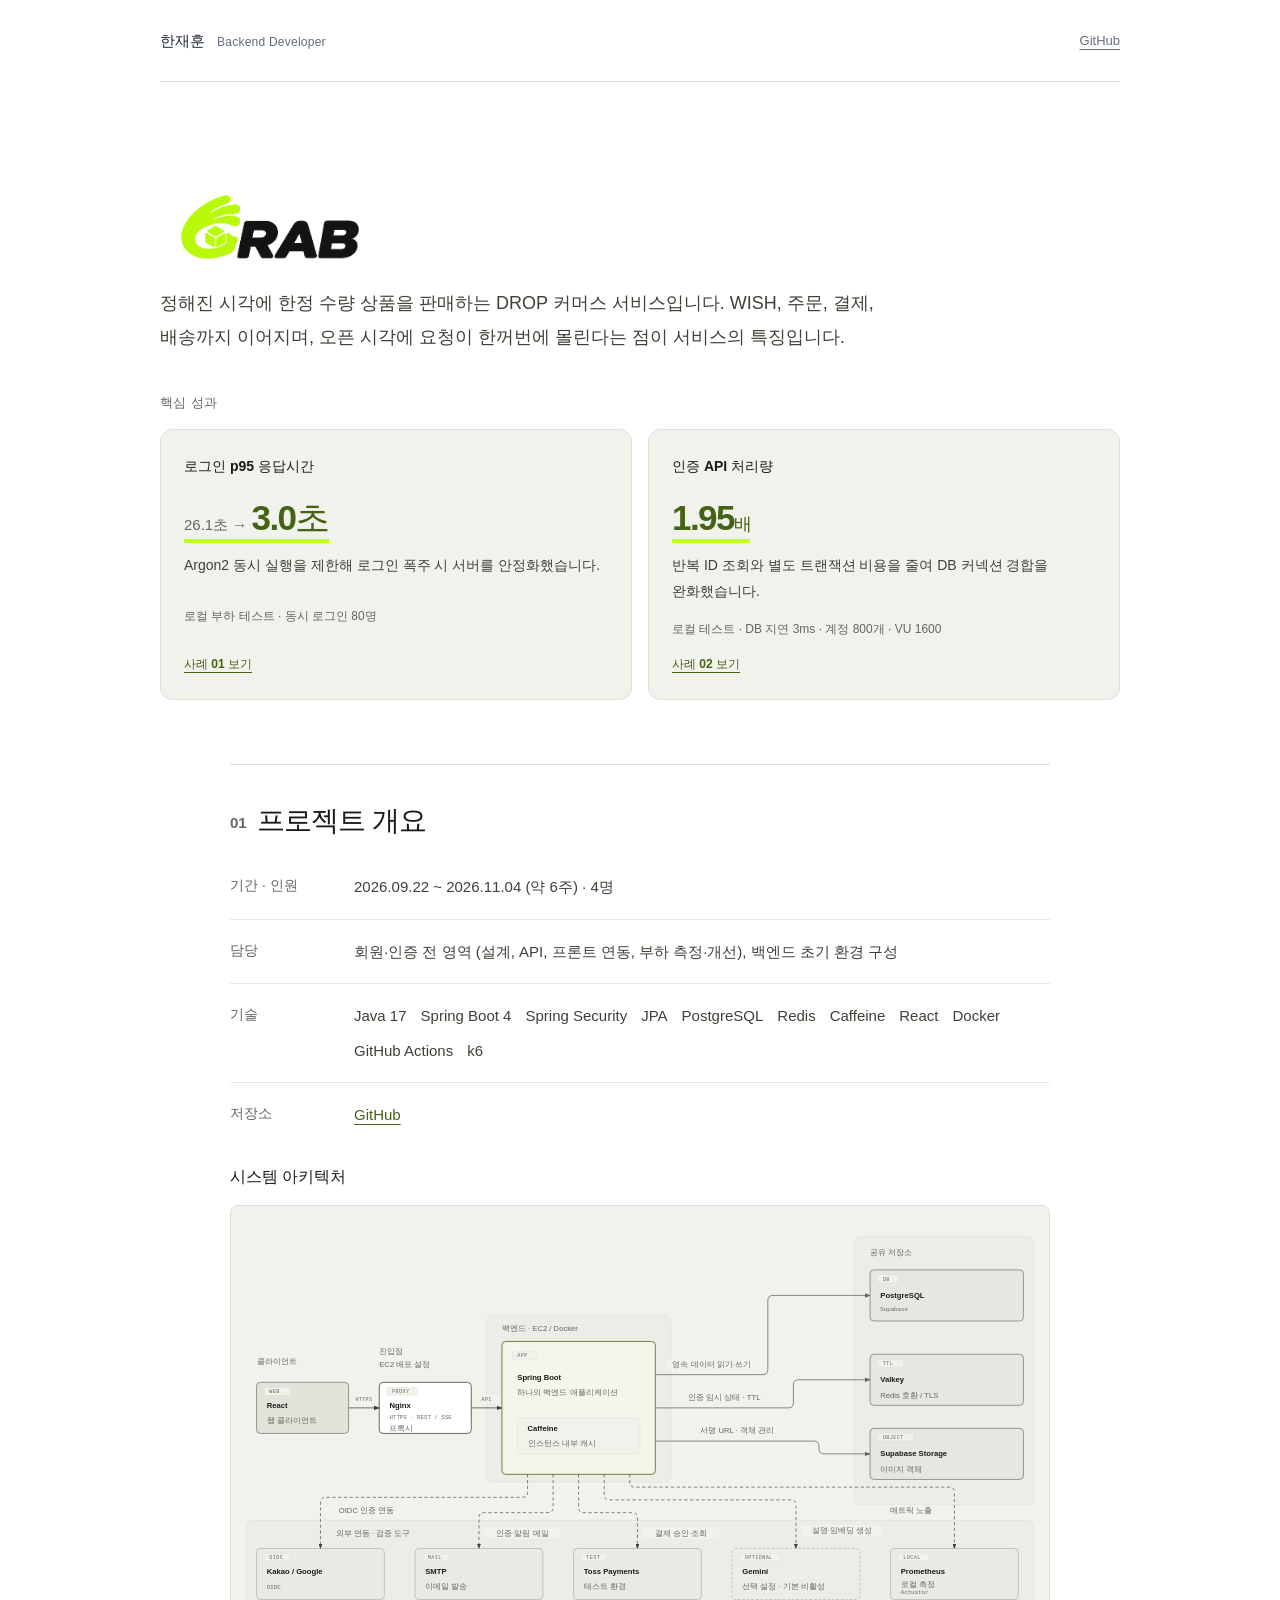
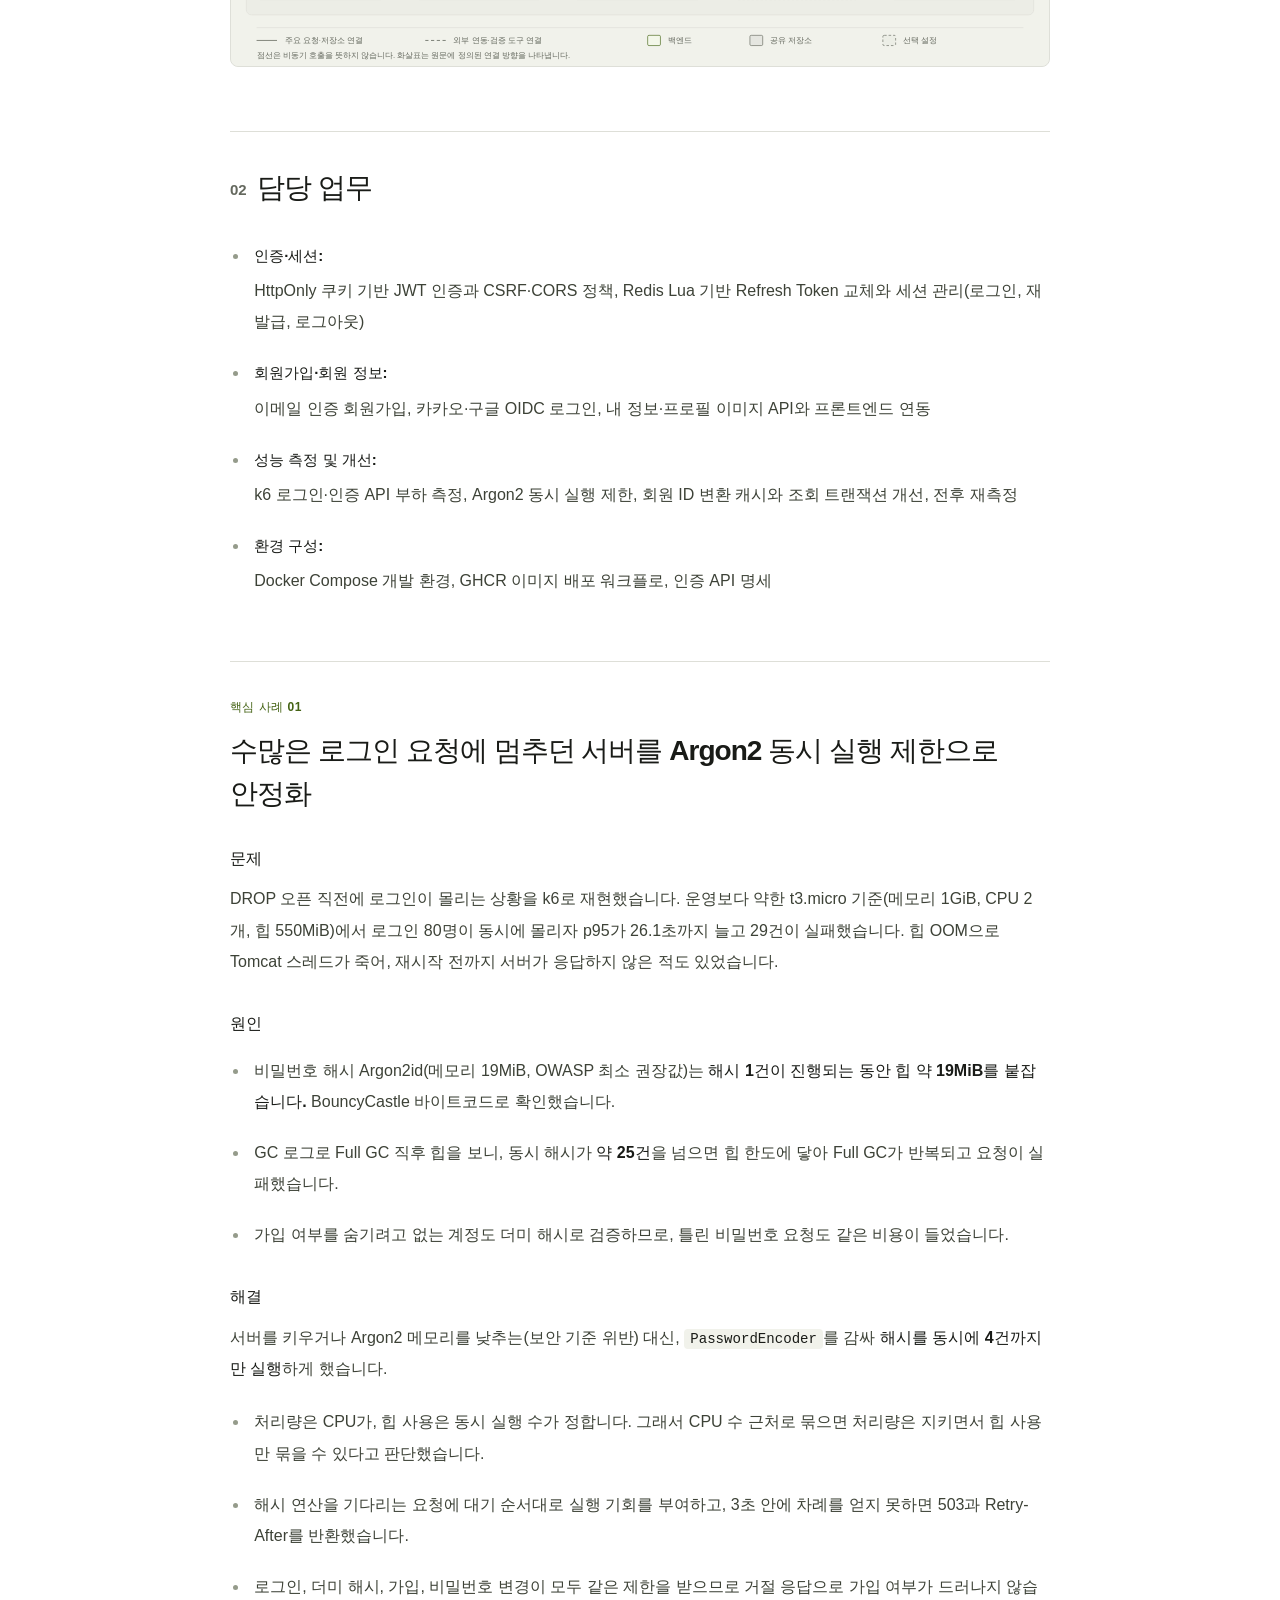
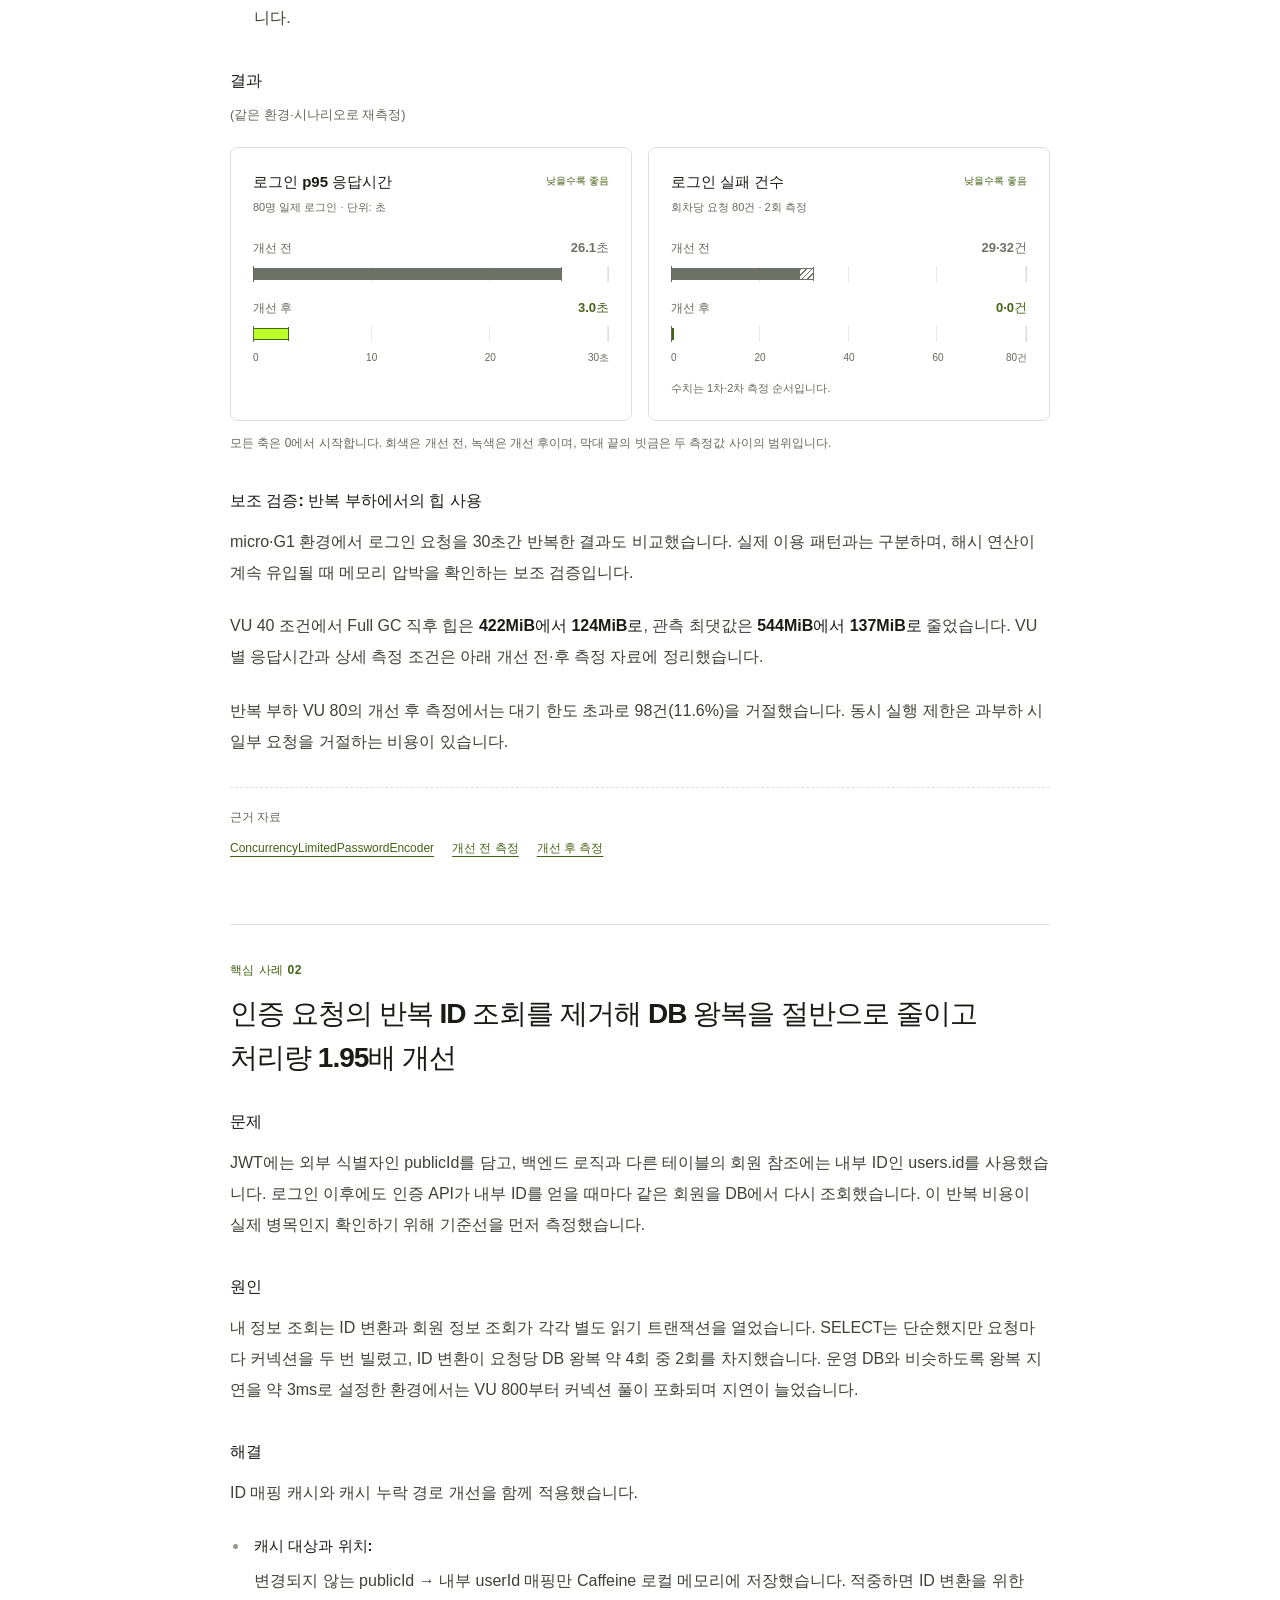
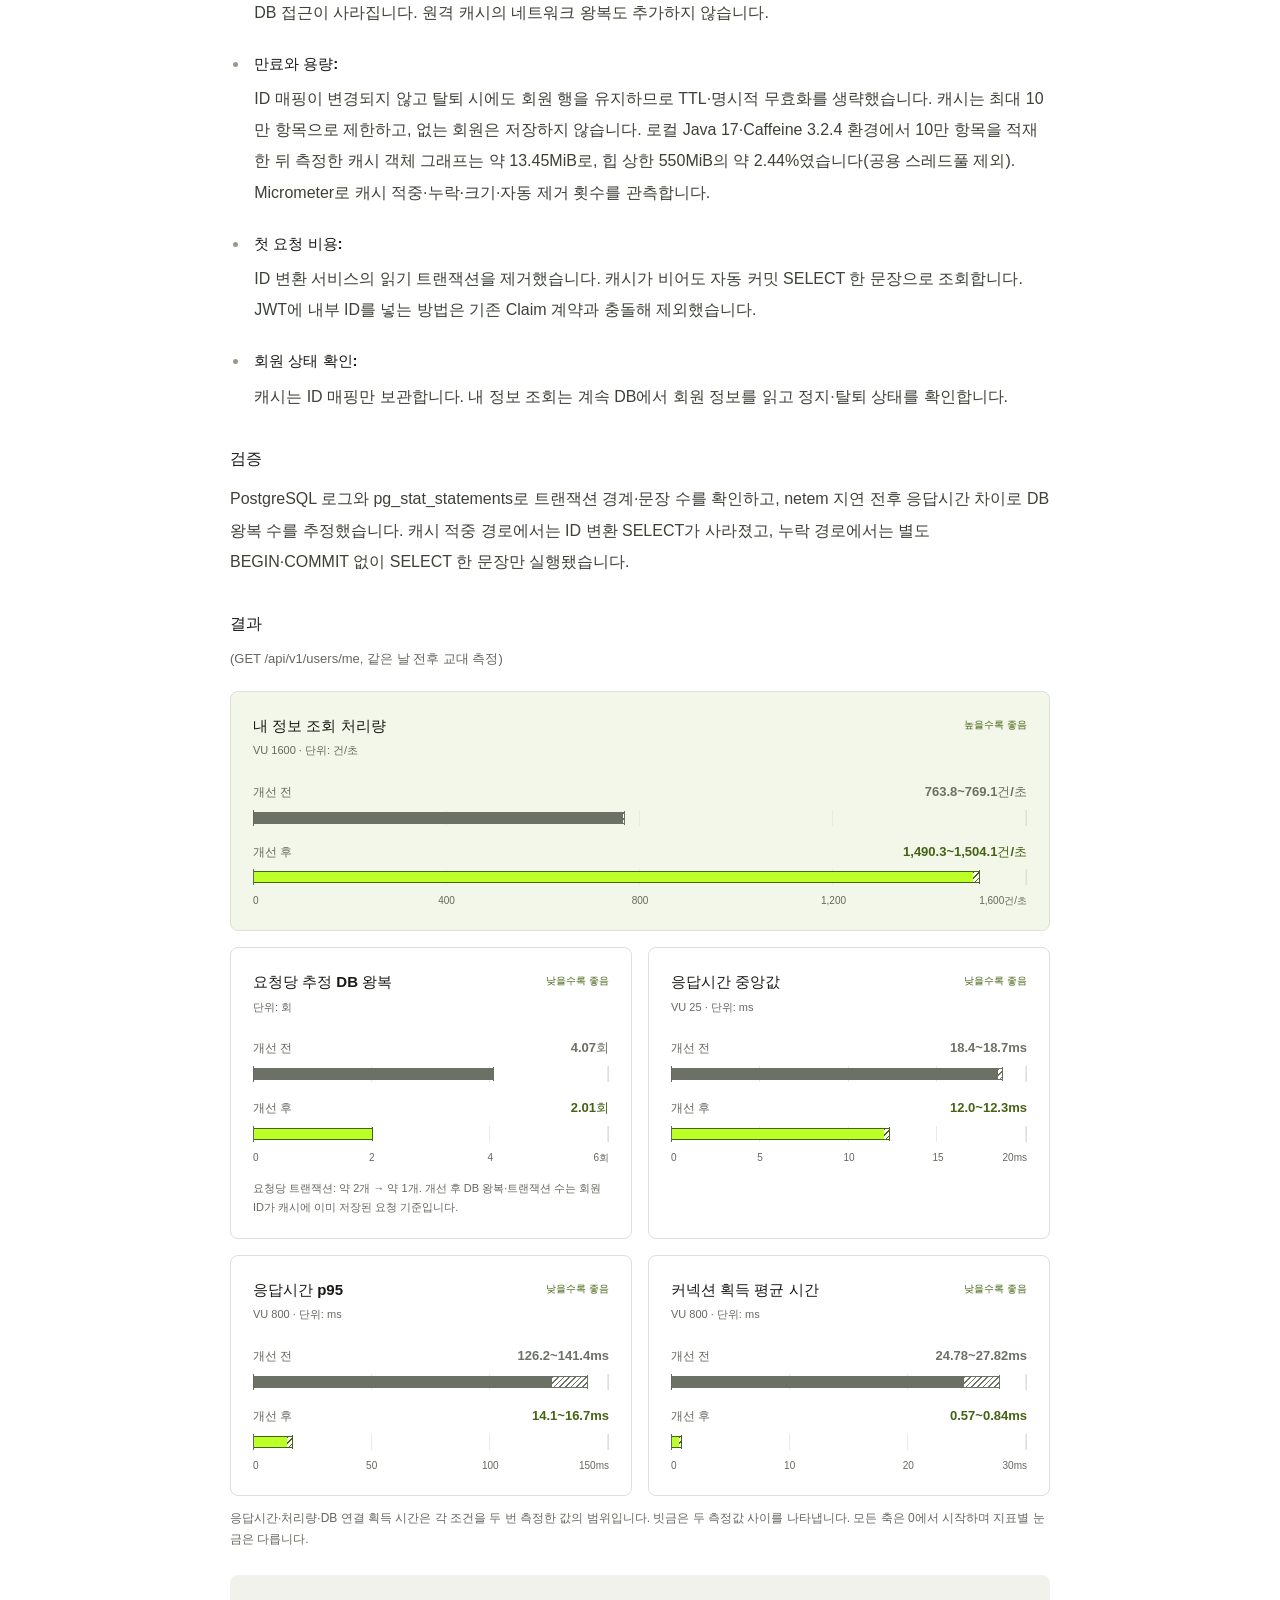
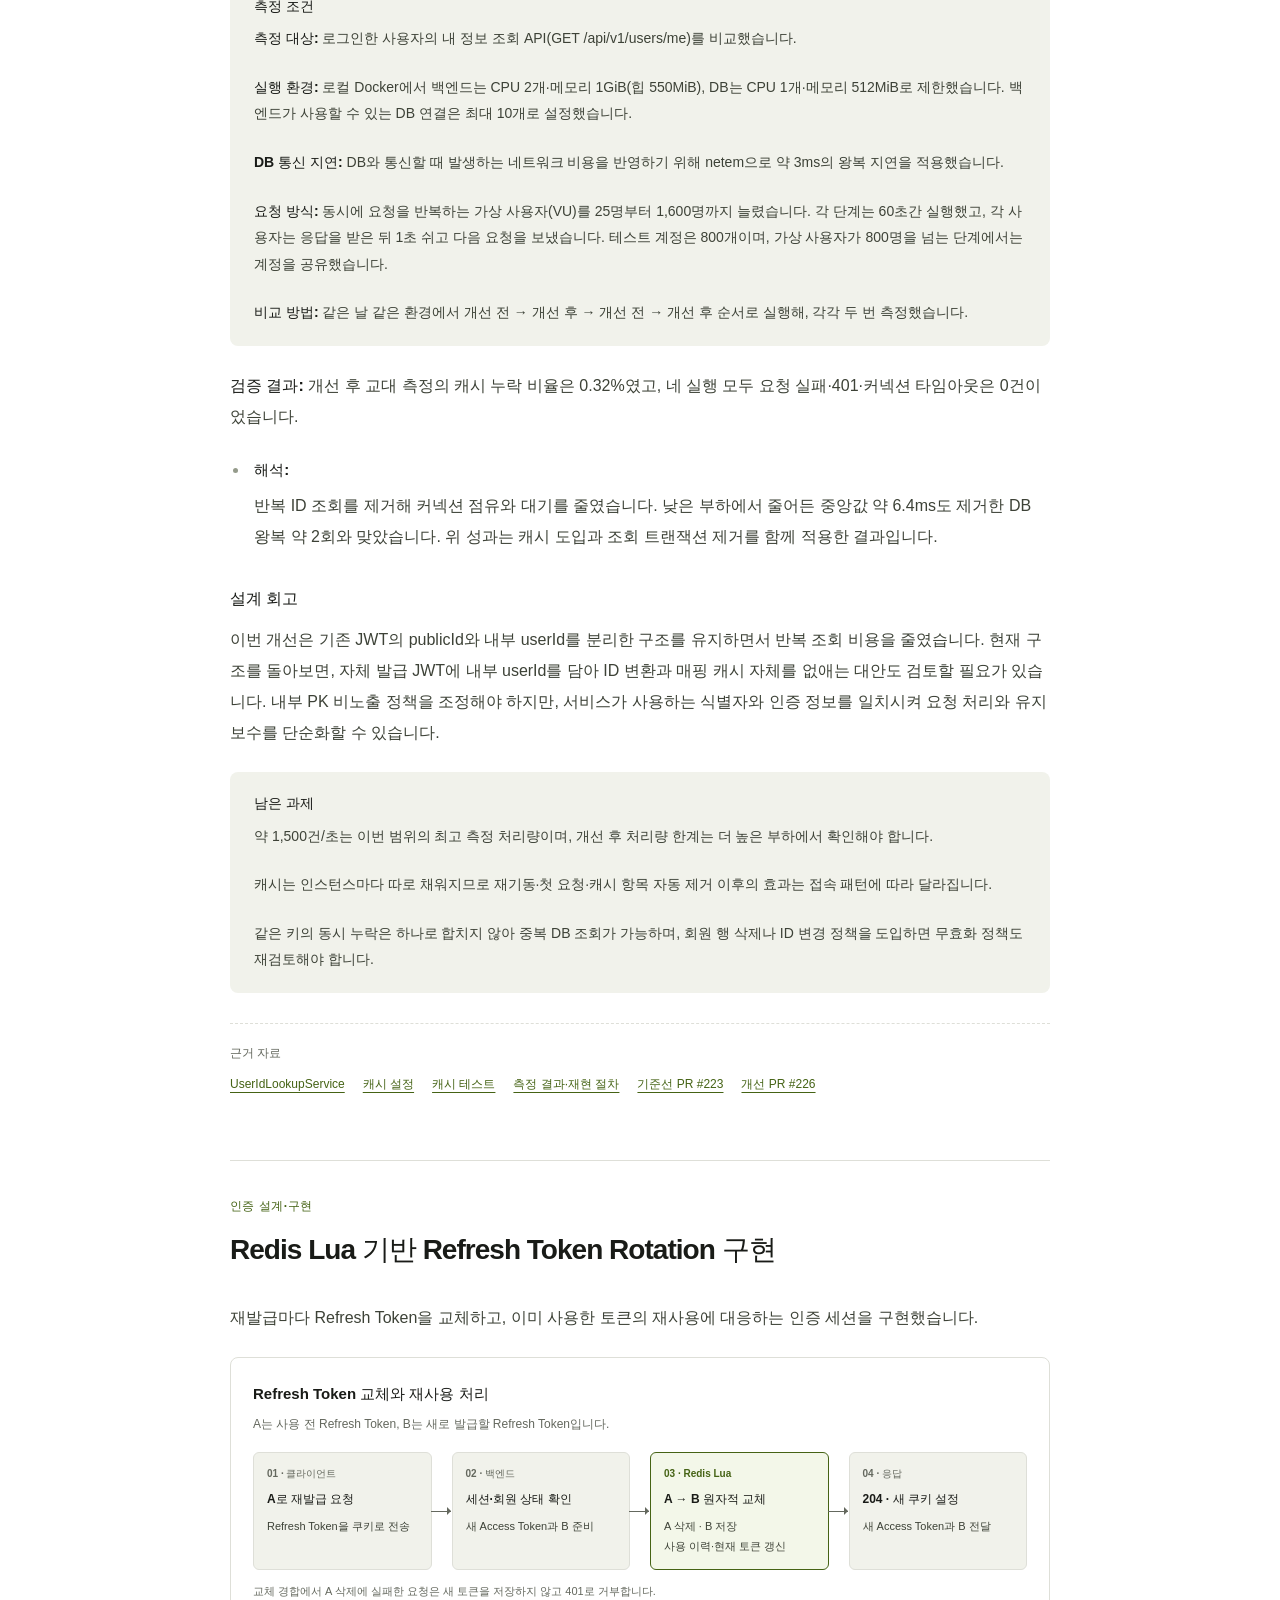
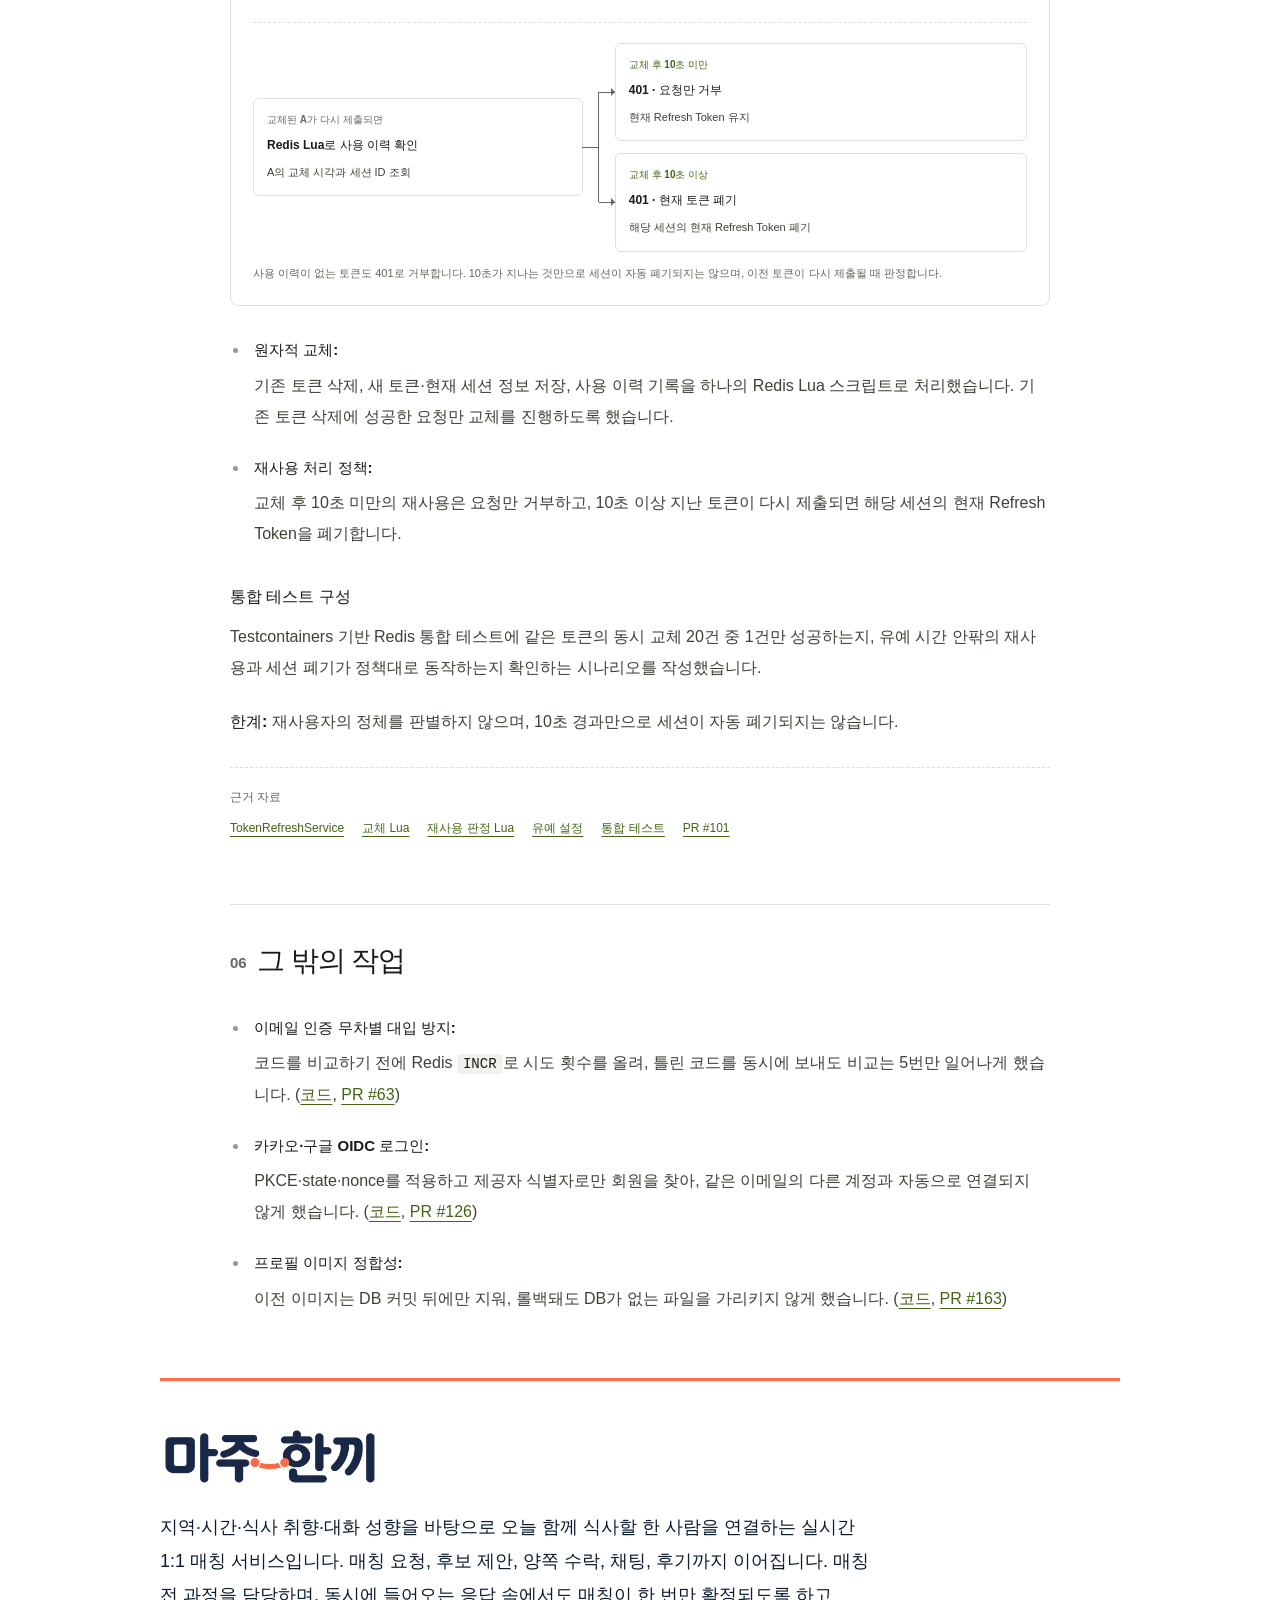
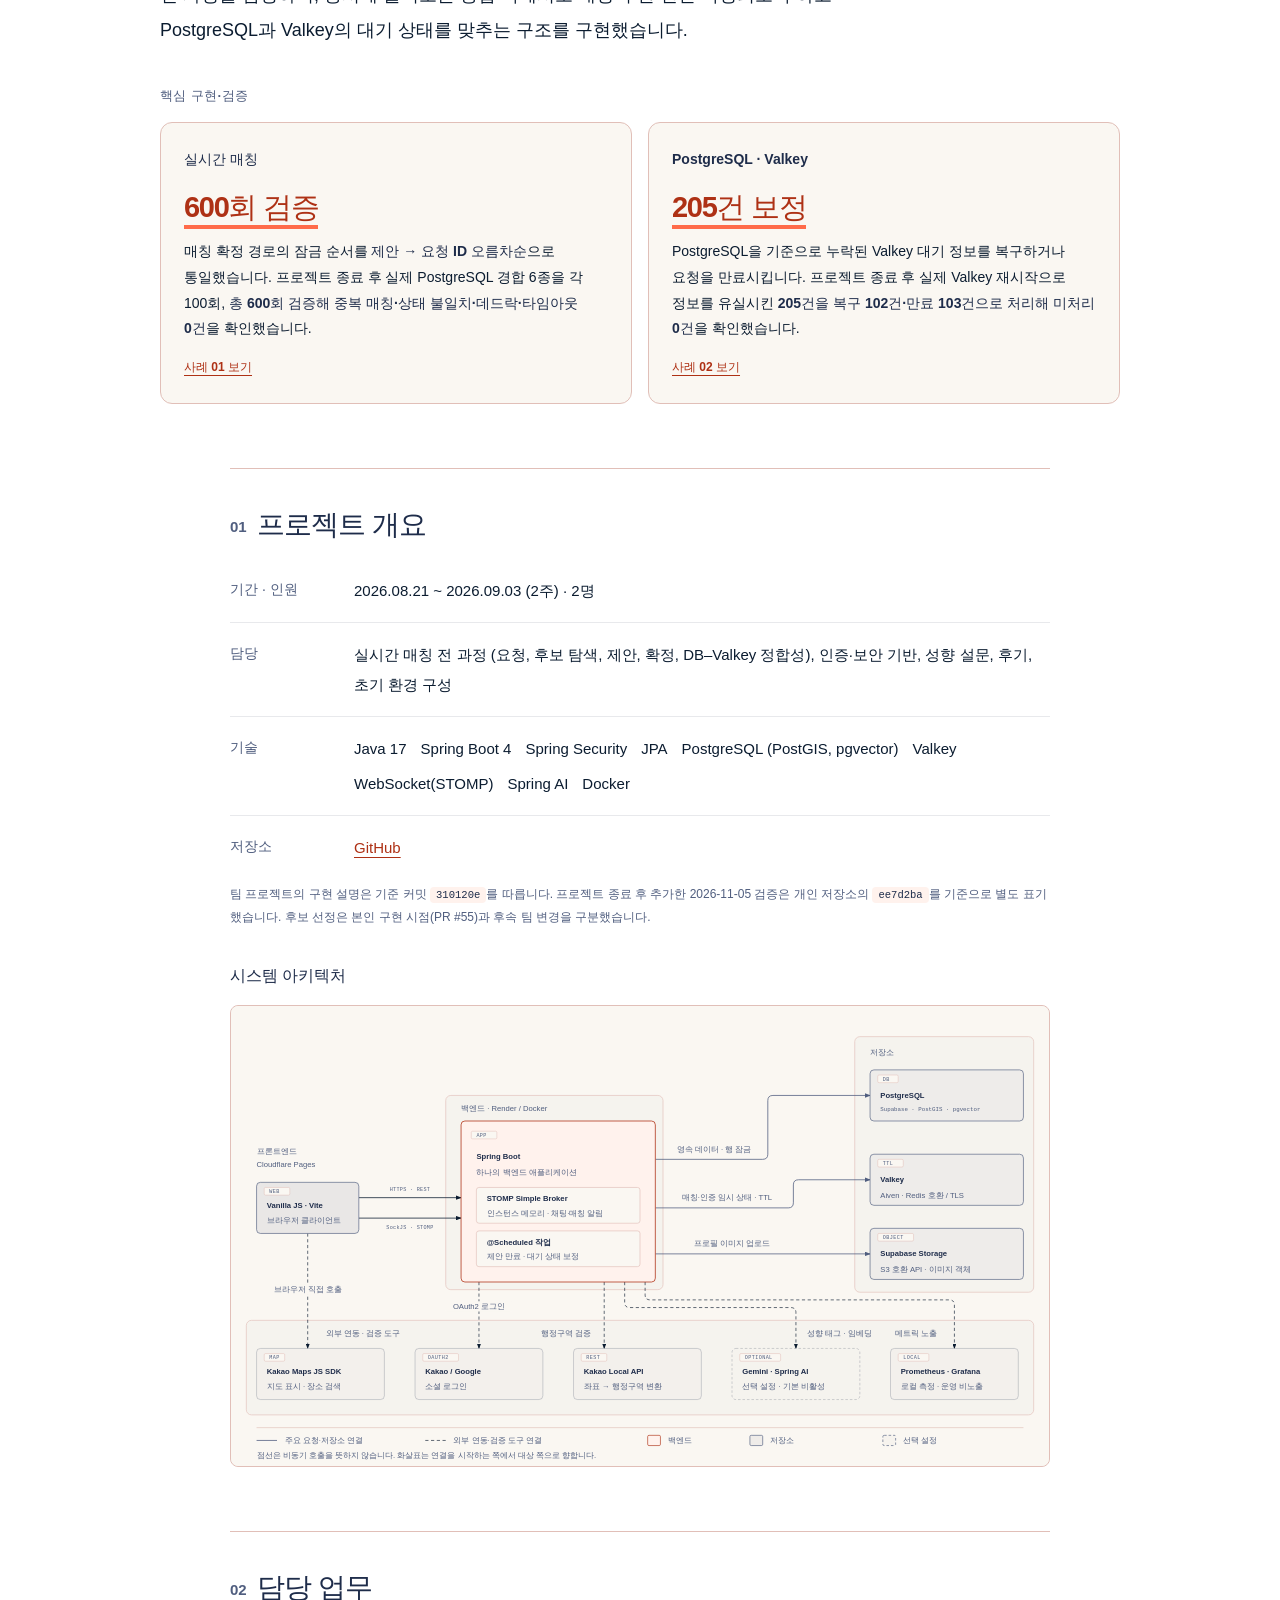
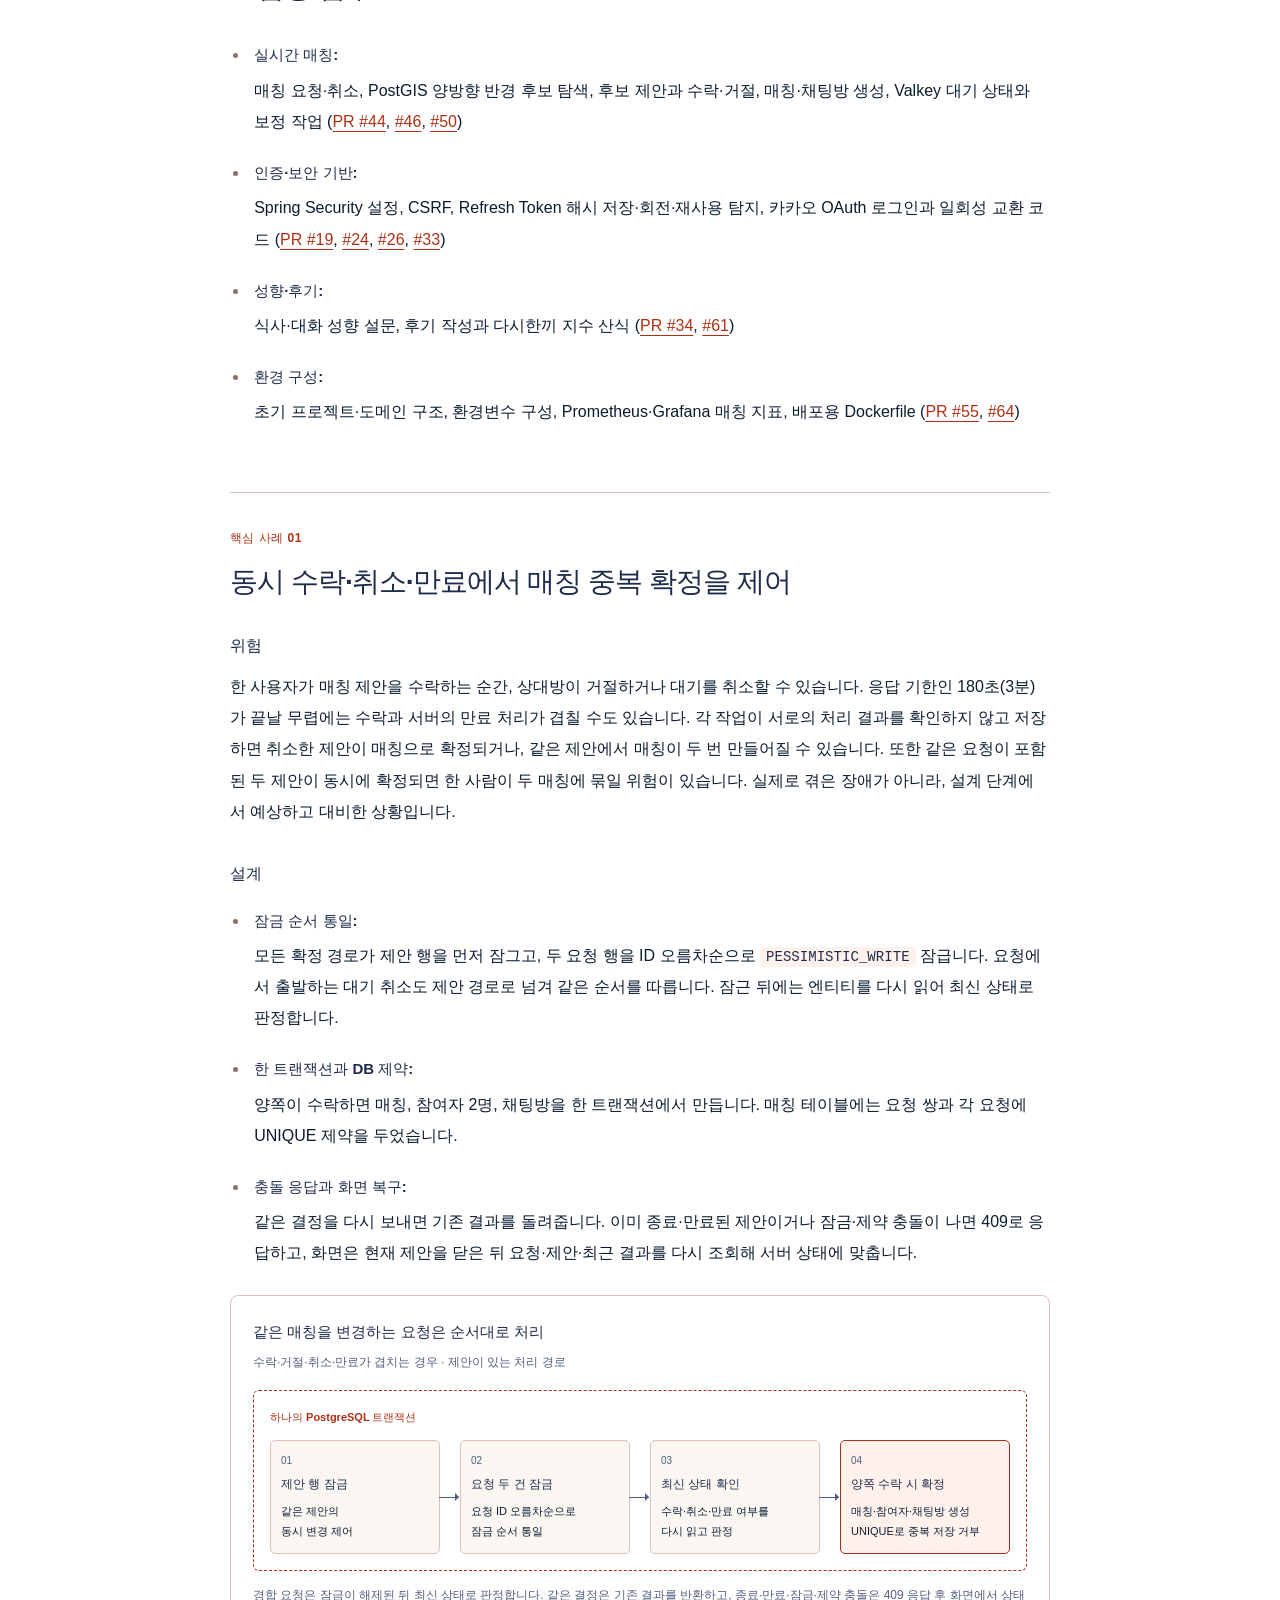
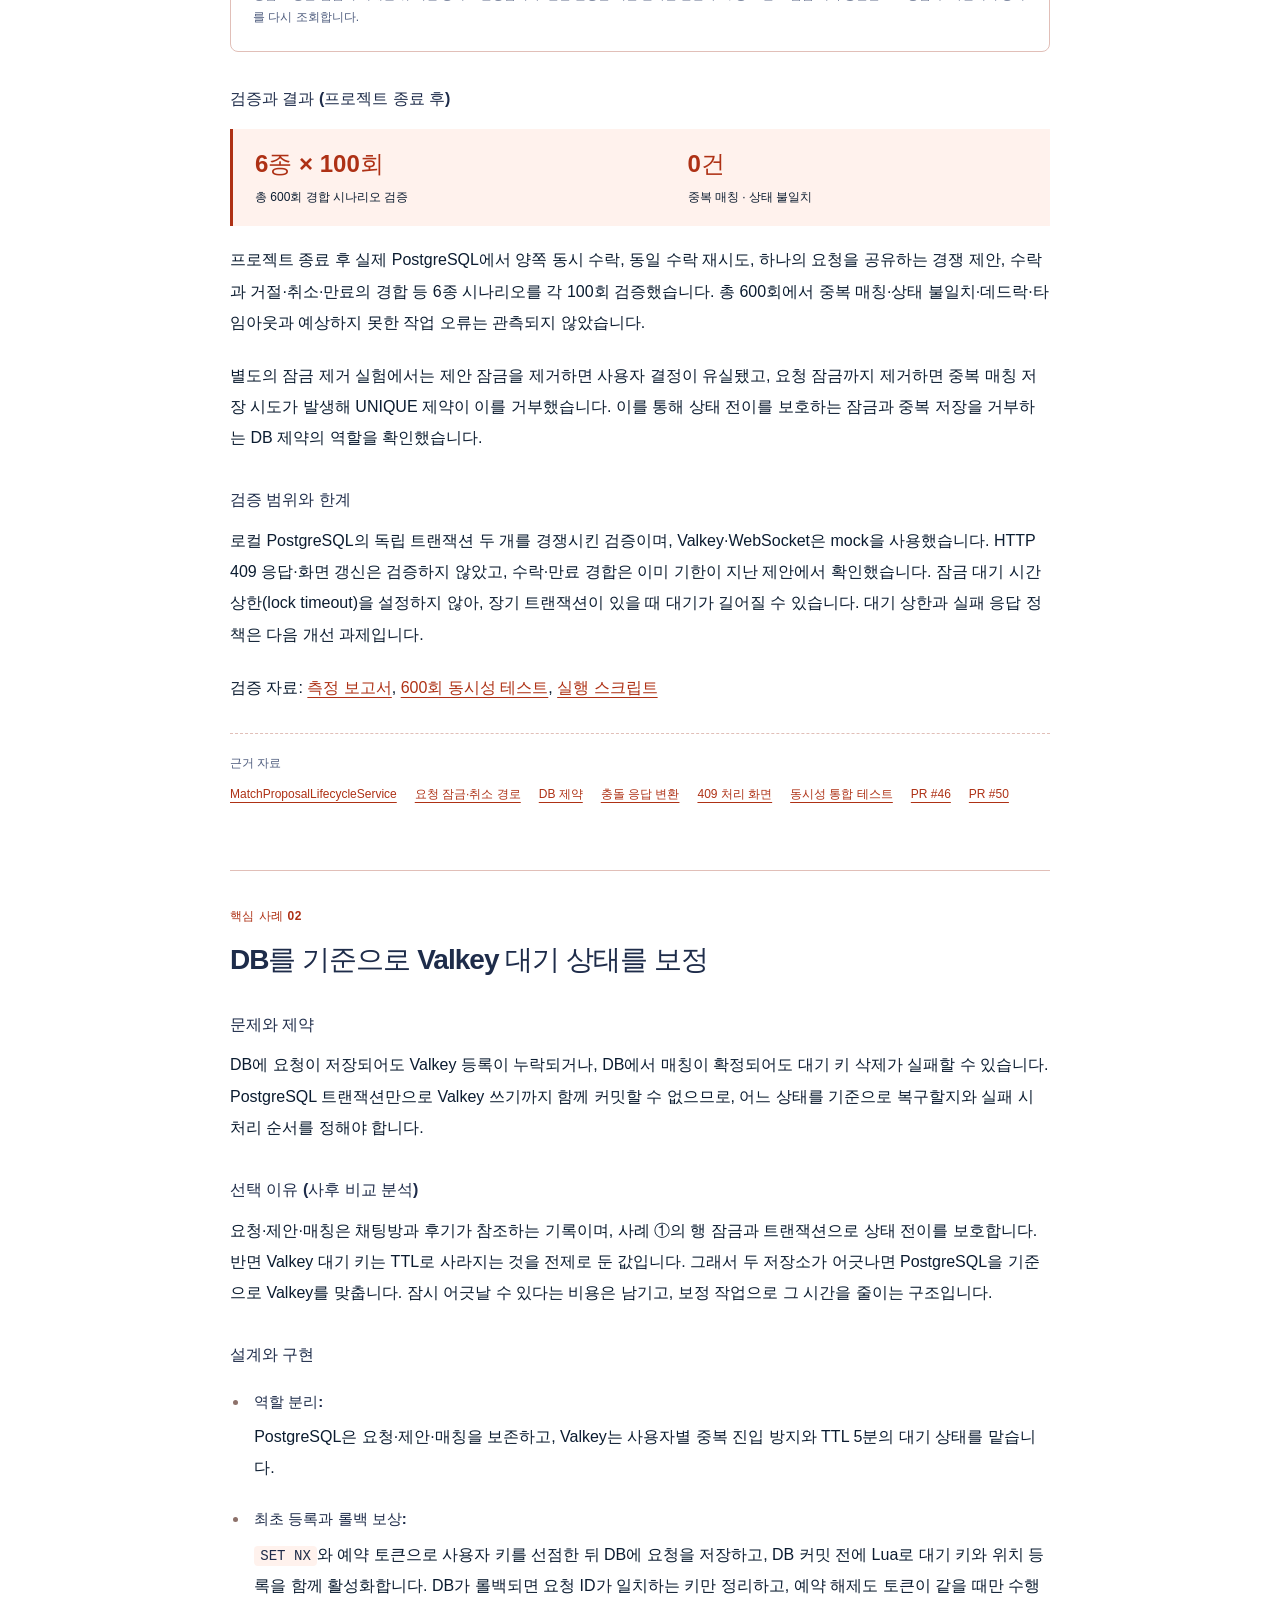
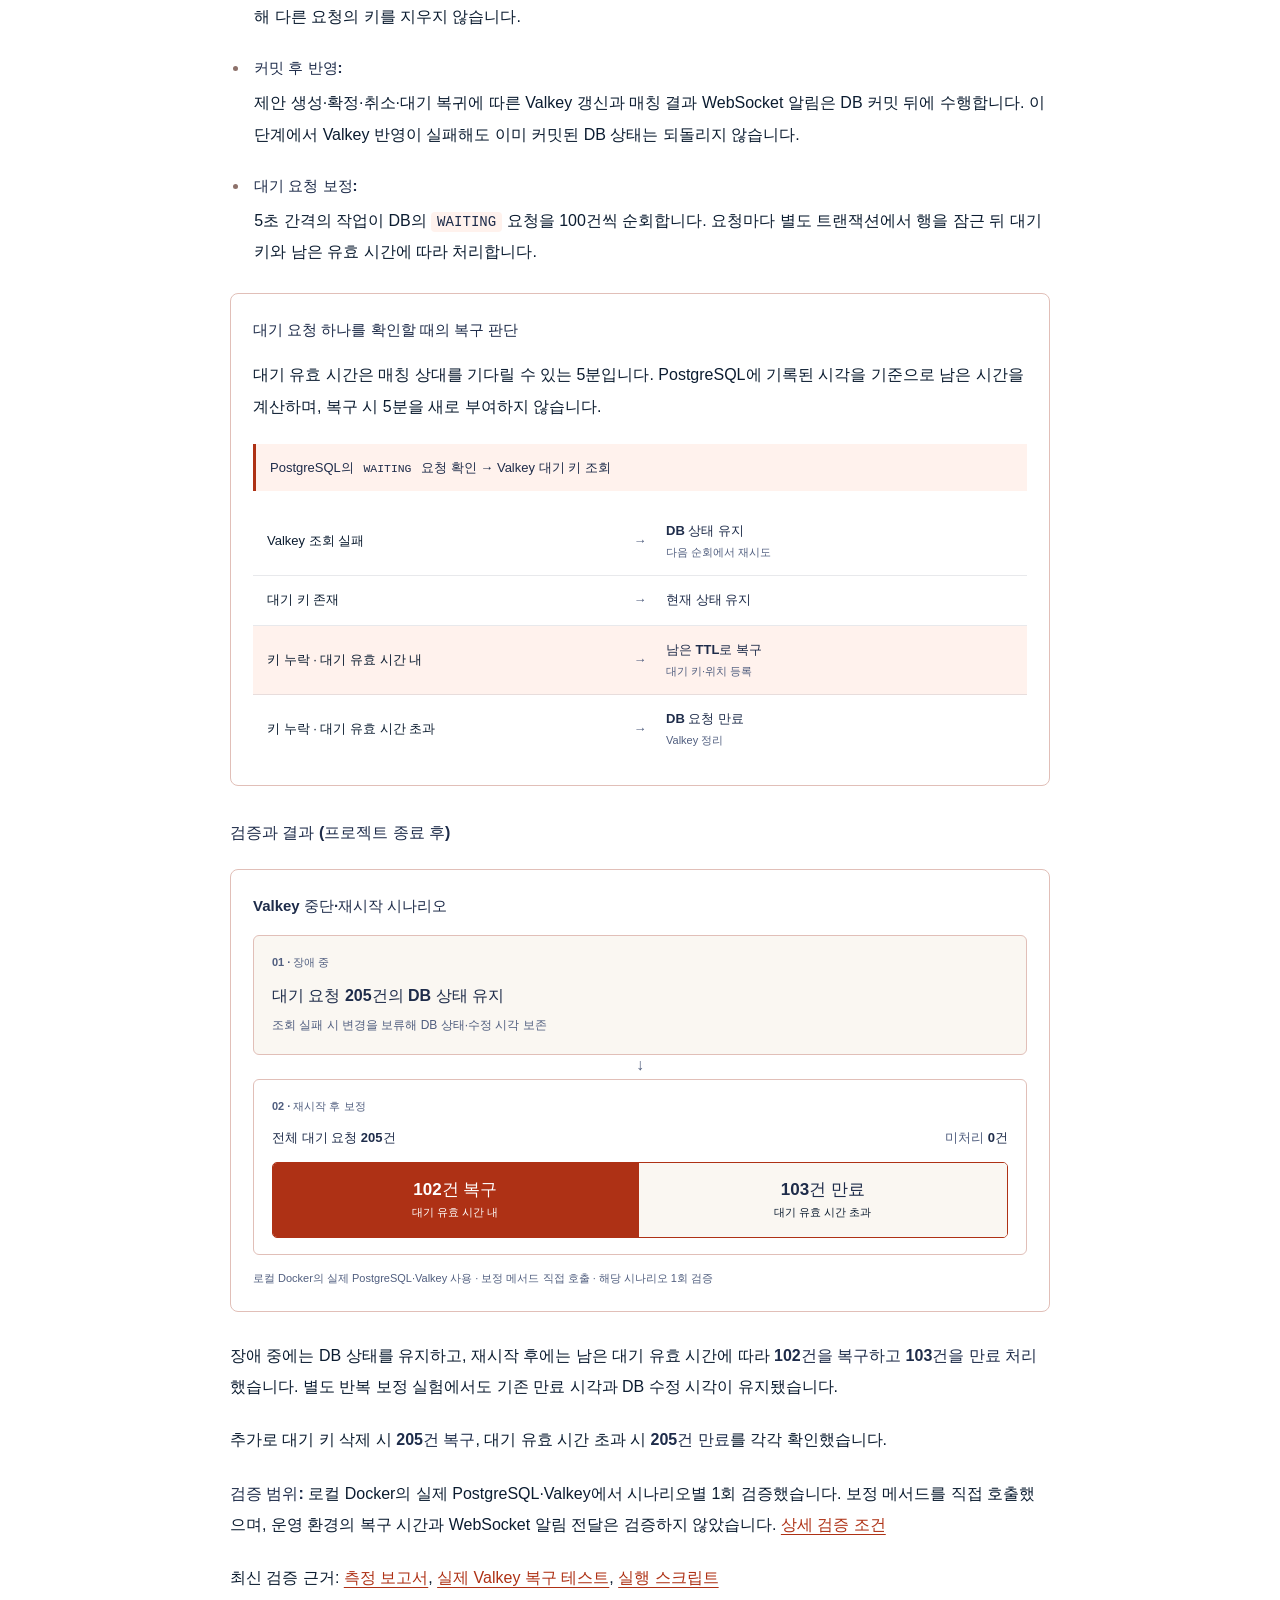
==== commit 7cfe8e98: "최신화" ====
--- a/portfolio/index.html
+++ b/portfolio/index.html
@@ -71,7 +71,7 @@
 <p>micro·G1 환경에서 로그인 요청을 30초간 반복한 결과도 비교했습니다. 실제 이용 패턴과는 구분하며, 해시 연산이 계속 유입될 때 메모리 압박을 확인하는 보조 검증입니다.</p>
 <p>VU 40 조건에서 Full GC 직후 힙은 <strong>422MiB에서 124MiB로</strong>, 관측 최댓값은 <strong>544MiB에서 137MiB로</strong> 줄었습니다. VU별 응답시간과 상세 측정 조건은 아래 개선 전·후 측정 자료에 정리했습니다.</p>
 <p>반복 부하 VU 80의 개선 후 측정에서는 대기 한도 초과로 98건(11.6%)을 거절했습니다. 동시 실행 제한은 과부하 시 일부 요청을 거절하는 비용이 있습니다.</p>
-<footer class="sources"><h4>근거 자료</h4><div class="source-links"><a href="https://github.com/prgrms-aibe-devcourse/AIBE7_FinalProject_Team3/blob/feat/GR-178-limit-argon2-concurrency/Backend/src/main/java/org/example/grab/global/security/password/ConcurrencyLimitedPasswordEncoder.java">ConcurrencyLimitedPasswordEncoder</a><a href="https://github.com/prgrms-aibe-devcourse/AIBE7_FinalProject_Team3/blob/feat/GR-178-limit-argon2-concurrency/Backend/k6/login-burst/result.md">개선 전 측정</a><a href="https://github.com/prgrms-aibe-devcourse/AIBE7_FinalProject_Team3/blob/feat/GR-178-limit-argon2-concurrency/Backend/k6/login-burst/result-gr178.md">개선 후 측정</a></div></footer>
+<footer class="sources"><h4>근거 자료</h4><div class="source-links"><a href="https://github.com/prgrms-aibe-devcourse/AIBE7_FinalProject_Team3/blob/8d82e61091fb3ac2b7a4a6bc21ea81233619086b/Backend/src/main/java/org/example/grab/global/security/password/ConcurrencyLimitedPasswordEncoder.java">ConcurrencyLimitedPasswordEncoder</a><a href="https://github.com/prgrms-aibe-devcourse/AIBE7_FinalProject_Team3/blob/8d82e61091fb3ac2b7a4a6bc21ea81233619086b/Backend/k6/login-burst/result.md">개선 전 측정</a><a href="https://github.com/prgrms-aibe-devcourse/AIBE7_FinalProject_Team3/blob/8d82e61091fb3ac2b7a4a6bc21ea81233619086b/Backend/k6/login-burst/result-gr178.md">개선 후 측정</a></div></footer>
 </section>
 
 <section id="grab-user-id-cache" class="document-section case-study" aria-labelledby="grab-user-id-cache-title"><header class="section-header"><p class="section-kicker">핵심 사례 02</p>
@@ -223,44 +223,28 @@
 <li><strong class="item-label">한 트랜잭션과 DB 제약:</strong> 양쪽이 수락하면 매칭, 참여자 2명, 채팅방을 한 트랜잭션에서 만듭니다. 매칭 테이블에는 요청 쌍과 각 요청에 UNIQUE 제약을 두었습니다.</li>
 <li><strong class="item-label">충돌 응답과 화면 복구:</strong> 같은 결정을 다시 보내면 기존 결과를 돌려줍니다. 이미 종료·만료된 제안이거나 잠금·제약 충돌이 나면 409로 응답하고, 화면은 현재 제안을 닫은 뒤 요청·제안·최근 결과를 다시 조회해 서버 상태에 맞춥니다.</li>
 </ul>
-<h4 class="block-label">경로별 잠금 순서</h4>
-<div class="table-wrapper" tabindex="0" role="region" aria-labelledby="majuhankki-matching-concurrency-table"><table><caption class="sr-only" id="majuhankki-matching-concurrency-table">경로별 잠금 순서</caption><thead><tr><th scope="col">경로</th><th scope="col">시작</th><th scope="col">잠금 순서</th></tr></thead><tbody>
-<tr><td>후보 제안 생성</td><td>후보 탐색</td><td>두 요청 (ID 오름차순)</td></tr>
-<tr><td>수락·거절</td><td>사용자 응답</td><td>제안 → 두 요청 (ID 오름차순)</td></tr>
-<tr><td>만료</td><td>스케줄러</td><td>제안 → 두 요청 (ID 오름차순)</td></tr>
-<tr><td>대기 취소 (제안 있음)</td><td>사용자 취소</td><td>제안 → 두 요청 (ID 오름차순)</td></tr>
-<tr><td>대기 취소 (제안 없음)</td><td>사용자 취소</td><td>요청 하나, 잠근 뒤 제안 생성 여부 재확인</td></tr>
-</tbody></table></div>
-<h4 class="block-label">선택 이유</h4>
-<div class="table-wrapper" tabindex="0" role="region" aria-labelledby="majuhankki-lock-choice-table"><table><caption class="sr-only" id="majuhankki-lock-choice-table">잠금 방식 비교</caption><thead><tr><th scope="col">방식</th><th scope="col">이 흐름에서의 장점</th><th scope="col">비용·한계</th></tr></thead><tbody>
-<tr><td>비관적 락 (적용)</td><td>경쟁 범위가 제안 1건과 요청 2건으로 좁습니다. 뒤에 온 요청은 앞선 트랜잭션이 끝날 때까지 기다린 뒤 확정된 상태를 다시 읽고, 기존 결과를 돌려줄지 409로 응답할지 바로 판단합니다.</td><td>잠금 대기가 생깁니다. 경로마다 잠금 순서가 다르면 교착이 생길 수 있어 모든 경로의 순서를 맞춰야 합니다.</td></tr>
-<tr><td>낙관적 락 (<code>@Version</code>)</td><td>대기 없이 진행하고 충돌을 커밋 시점에 감지합니다.</td><td>충돌에서 진 쪽이 어떤 응답을 받아야 하는지 알려면 다시 읽고 재시도하는 경로가 필요합니다. 만료 스케줄러에도 같은 처리가 필요합니다.</td></tr>
-<tr><td>Valkey 분산 락</td><td>DB 밖에서 여러 서버의 진입을 막을 수 있습니다.</td><td>상태와 제약은 PostgreSQL에 있어 락 해제와 DB 커밋 시점을 따로 맞춰야 하고, 락 TTL이 트랜잭션보다 먼저 끝날 수 있습니다. 매칭 확정이 Valkey 가용성에도 의존하게 됩니다.</td></tr>
-</tbody></table></div>
-<h4 class="block-label">검증과 결과 (2026-11-05, 프로젝트 종료 후)</h4>
-<p>개인 저장소의 검증 기준 커밋 <code>ee7d2ba</code>에서 실제 PostgreSQL의 독립 트랜잭션 두 개를 경쟁시키는 6개 시나리오를 각각 100회 실행했습니다. 각 반복이 끝나면 매칭·참여자·채팅방 수와 요청·제안 상태, 한 요청의 중복 매칭 여부를 검사했습니다.</p>
-<div class="table-wrapper" tabindex="0" role="region" aria-labelledby="majuhankki-concurrency-results-600"><table><caption class="sr-only" id="majuhankki-concurrency-results-600">최신 동시성 검증 결과</caption><thead><tr><th scope="col">시나리오</th><th scope="col">실행</th><th scope="col">성공</th></tr></thead><tbody>
-<tr><td>양쪽 사용자 동시 수락</td><td>100회</td><td>100회</td></tr>
-<tr><td>매칭 후 동일 수락 중복 재시도</td><td>100회</td><td>100회</td></tr>
-<tr><td>하나의 요청을 공유하는 경쟁 제안</td><td>100회</td><td>100회</td></tr>
-<tr><td>수락·거절 경합</td><td>100회</td><td>100회</td></tr>
-<tr><td>수락·취소 경합</td><td>100회</td><td>100회</td></tr>
-<tr><td>수락·만료 처리 경합</td><td>100회</td><td>100회</td></tr>
-<tr><td><strong>합계</strong></td><td><strong>600회</strong></td><td><strong>600회</strong></td></tr>
-</tbody></table></div>
-<p><strong>결과:</strong> 600회에서 중복 매칭·상태 불일치·데드락·타임아웃과 예상하지 못한 작업 오류가 모두 0건이었습니다.</p>
-<p>검증 조건과 범위: Windows의 로컬 Docker 환경(PostgreSQL 17.10), DB 연결 풀 최대 3개, 작업 스레드 2개로 실행했습니다. <strong>600회는 시나리오 반복 횟수</strong>이며 동시 접속자 수가 아닙니다. 서비스 계층의 DB 정합성 검증으로 캐시와 WebSocket은 mock을 사용했습니다. 수락·만료 경합은 이미 기한이 지난 제안에서 확인했으며, 수락 완료와 만료 경계의 모든 순서나 HTTP 409 응답·화면 갱신까지 검증한 것은 아닙니다.</p>
-<p>최신 검증 근거: <a href="https://github.com/ImJhoon/majuhankki/blob/ee7d2ba113e892bb92dd693223dcfc58d3acb95b/performance/%EB%A7%A4%EC%B9%AD_%EC%8B%A0%EB%A2%B0%EC%84%B1_%EA%B2%80%EC%A6%9D_%EA%B2%B0%EA%B3%BC.md">측정 보고서</a>, <a href="https://github.com/ImJhoon/majuhankki/blob/ee7d2ba113e892bb92dd693223dcfc58d3acb95b/src/test/java/org/example/project2/domain/matching/service/proposal/MatchProposalConcurrencyIntegrationTest.java">600회 동시성 테스트</a>, <a href="https://github.com/ImJhoon/majuhankki/blob/ee7d2ba113e892bb92dd693223dcfc58d3acb95b/performance/run-reliability.ps1">실행 스크립트</a></p>
-<h4 class="block-label">이전 검증: 잠금 제거 비교 (2026-10-31)</h4>
-<p>잠금의 효과를 확인하기 위해 기존 기준 커밋 <code>310120e</code>와 잠금을 제거한 버전을 비교했습니다. 아래 결과는 최신 600회 검증과 별도로 수행한 실험입니다.</p>
-<div class="table-wrapper" tabindex="0" role="region" aria-labelledby="majuhankki-concurrency-verification-table"><table><caption class="sr-only" id="majuhankki-concurrency-verification-table">이전 잠금 제거 비교 결과</caption><thead><tr><th scope="col">조건</th><th scope="col">실행</th><th scope="col">결과</th></tr></thead><tbody>
-<tr><td>기준 코드</td><td>21회</td><td>21회 모두 6개 시나리오 통과</td></tr>
-<tr><td>제안 행 잠금만 제거</td><td>10회</td><td>10회 모두 실패. 동시 수락에서 한쪽 결정이 덮어써져 매칭이 만들어지지 않고 제안이 <code>PENDING</code>에 멈췄습니다. 일부 실행에서는 거절·취소도 유실됐습니다.</td></tr>
-<tr><td>제안·요청 잠금 모두 제거</td><td>10회</td><td>10회 모두 실패. 결정 유실에 더해 같은 제안의 매칭을 두 번 저장하려는 시도(4회)와 한 요청을 두 매칭에 쓰려는 시도(10회)가 생겼고, 매칭 테이블의 UNIQUE 제약이 이를 거부했습니다.</td></tr>
-</tbody></table></div>
-<p>이전 검증 조건과 범위: 2026-10-31 로컬 Docker 환경(PostgreSQL 16, 기준 커밋 <code>310120e</code>)에서 6개 시나리오 묶음을 21회 실행하고, 잠금을 제거한 두 버전을 각각 10회 실행했습니다. Valkey·WebSocket은 mock이며 HTTP 409 변환과 화면 재조회는 코드로 확인했습니다. 이 이전 테스트의 작성과 실행에는 Claude Code를 활용했습니다.</p>
-<h4 class="block-label">한계와 다음 단계</h4>
-<p>잠금 대기 시간 상한(lock timeout)을 설정하지 않아, 잠금을 쥔 트랜잭션이 길어지면 기다리는 요청도 함께 묶입니다. 대기 상한과 그때의 실패 응답을 정하는 것이 다음 과제입니다.</p>
+<figure class="matching-flow" aria-labelledby="matching-flow-title" aria-describedby="matching-flow-note">
+<figcaption id="matching-flow-title">같은 매칭을 변경하는 요청은 순서대로 처리</figcaption>
+<p class="matching-flow-context">수락·거절·취소·만료가 겹치는 경우 · 제안이 있는 처리 경로</p>
+<div class="matching-transaction"><p class="matching-transaction-label">하나의 PostgreSQL 트랜잭션</p>
+<ol class="matching-steps">
+<li><span class="matching-step-number">01</span><strong>제안 행 잠금</strong><span>같은 제안의<br>동시 변경 제어</span></li>
+<li><span class="matching-step-number">02</span><strong>요청 두 건 잠금</strong><span>요청 ID 오름차순으로<br>잠금 순서 통일</span></li>
+<li><span class="matching-step-number">03</span><strong>최신 상태 확인</strong><span>수락·취소·만료 여부를<br>다시 읽고 판정</span></li>
+<li class="matching-step-final"><span class="matching-step-number">04</span><strong>양쪽 수락 시 확정</strong><span>매칭·참여자·채팅방 생성<br>UNIQUE로 중복 저장 거부</span></li>
+</ol></div>
+<p id="matching-flow-note" class="matching-flow-note">경합 요청은 잠금이 해제된 뒤 최신 상태로 판정합니다. 같은 결정은 기존 결과를 반환하고, 종료·만료·잠금·제약 충돌은 409 응답 후 화면에서 상태를 다시 조회합니다.</p>
+</figure>
+<h4 class="block-label">검증과 결과 (프로젝트 종료 후)</h4>
+<div class="matching-verification" role="group" aria-label="프로젝트 종료 후 로컬 PostgreSQL 동시성 검증 결과">
+<p><strong>6종 × 100회</strong><span>총 600회 경합 시나리오 검증</span></p>
+<p><strong>0건</strong><span>중복 매칭 · 상태 불일치</span></p>
+</div>
+<p>프로젝트 종료 후 실제 PostgreSQL에서 양쪽 동시 수락, 동일 수락 재시도, 하나의 요청을 공유하는 경쟁 제안, 수락과 거절·취소·만료의 경합 등 6종 시나리오를 각 100회 검증했습니다. 총 600회에서 중복 매칭·상태 불일치·데드락·타임아웃과 예상하지 못한 작업 오류는 관측되지 않았습니다.</p>
+<p>별도의 잠금 제거 실험에서는 제안 잠금을 제거하면 사용자 결정이 유실됐고, 요청 잠금까지 제거하면 중복 매칭 저장 시도가 발생해 UNIQUE 제약이 이를 거부했습니다. 이를 통해 상태 전이를 보호하는 잠금과 중복 저장을 거부하는 DB 제약의 역할을 확인했습니다.</p>
+<h4 class="block-label">검증 범위와 한계</h4>
+<p>로컬 PostgreSQL의 독립 트랜잭션 두 개를 경쟁시킨 검증이며, Valkey·WebSocket은 mock을 사용했습니다. HTTP 409 응답·화면 갱신은 검증하지 않았고, 수락·만료 경합은 이미 기한이 지난 제안에서 확인했습니다. 잠금 대기 시간 상한(lock timeout)을 설정하지 않아, 장기 트랜잭션이 있을 때 대기가 길어질 수 있습니다. 대기 상한과 실패 응답 정책은 다음 개선 과제입니다.</p>
+<p>검증 자료: <a href="https://github.com/ImJhoon/majuhankki/blob/ee7d2ba113e892bb92dd693223dcfc58d3acb95b/performance/%EB%A7%A4%EC%B9%AD_%EC%8B%A0%EB%A2%B0%EC%84%B1_%EA%B2%80%EC%A6%9D_%EA%B2%B0%EA%B3%BC.md">측정 보고서</a>, <a href="https://github.com/ImJhoon/majuhankki/blob/ee7d2ba113e892bb92dd693223dcfc58d3acb95b/src/test/java/org/example/project2/domain/matching/service/proposal/MatchProposalConcurrencyIntegrationTest.java">600회 동시성 테스트</a>, <a href="https://github.com/ImJhoon/majuhankki/blob/ee7d2ba113e892bb92dd693223dcfc58d3acb95b/performance/run-reliability.ps1">실행 스크립트</a></p>
 <footer class="sources"><h4>근거 자료</h4><div class="source-links"><a href="https://github.com/prgrms-aibe-devcourse/AIBE7-Project2-Team04/blob/310120e7ba6de85c372a028935fa2b07c1621c94/src/main/java/org/example/project2/domain/matching/service/proposal/MatchProposalLifecycleService.java">MatchProposalLifecycleService</a><a href="https://github.com/prgrms-aibe-devcourse/AIBE7-Project2-Team04/blob/310120e7ba6de85c372a028935fa2b07c1621c94/src/main/java/org/example/project2/domain/matching/service/request/RealtimeMatchRequestService.java">요청 잠금·취소 경로</a><a href="https://github.com/prgrms-aibe-devcourse/AIBE7-Project2-Team04/blob/310120e7ba6de85c372a028935fa2b07c1621c94/src/main/java/org/example/project2/domain/matching/entity/Match.java">DB 제약</a><a href="https://github.com/prgrms-aibe-devcourse/AIBE7-Project2-Team04/blob/310120e7ba6de85c372a028935fa2b07c1621c94/src/main/java/org/example/project2/domain/matching/service/proposal/MatchProposalInteractionService.java">충돌 응답 변환</a><a href="https://github.com/prgrms-aibe-devcourse/AIBE7-Project2-Team04/blob/310120e7ba6de85c372a028935fa2b07c1621c94/frontend/src/pages/matching-request.js#L592-L634">409 처리 화면</a><a href="https://github.com/prgrms-aibe-devcourse/AIBE7-Project2-Team04/blob/310120e7ba6de85c372a028935fa2b07c1621c94/src/test/java/org/example/project2/domain/matching/service/proposal/MatchProposalConcurrencyIntegrationTest.java">동시성 통합 테스트</a><a href="https://github.com/prgrms-aibe-devcourse/AIBE7-Project2-Team04/pull/46">PR #46</a><a href="https://github.com/prgrms-aibe-devcourse/AIBE7-Project2-Team04/pull/50">PR #50</a></div></footer>
 </section>
 <section id="majuhankki-waiting-reconciliation" class="document-section case-study" aria-labelledby="majuhankki-waiting-reconciliation-title"><header class="section-header"><p class="section-kicker">핵심 사례 02</p>
@@ -274,24 +258,34 @@
 <li><strong class="item-label">역할 분리:</strong> PostgreSQL은 요청·제안·매칭을 보존하고, Valkey는 사용자별 중복 진입 방지와 TTL 5분의 대기 상태를 맡습니다.</li>
 <li><strong class="item-label">최초 등록과 롤백 보상:</strong> <code>SET NX</code>와 예약 토큰으로 사용자 키를 선점한 뒤 DB에 요청을 저장하고, DB 커밋 전에 Lua로 대기 키와 위치 등록을 함께 활성화합니다. DB가 롤백되면 요청 ID가 일치하는 키만 정리하고, 예약 해제도 토큰이 같을 때만 수행해 다른 요청의 키를 지우지 않습니다.</li>
 <li><strong class="item-label">커밋 후 반영:</strong> 제안 생성·확정·취소·대기 복귀에 따른 Valkey 갱신과 매칭 결과 WebSocket 알림은 DB 커밋 뒤에 수행합니다. 이 단계에서 Valkey 반영이 실패해도 이미 커밋된 DB 상태는 되돌리지 않습니다.</li>
-<li><strong class="item-label">대기 요청 보정:</strong> 5초 간격의 작업이 DB의 <code>WAITING</code> 요청을 100건씩 순회합니다. 요청마다 별도 트랜잭션에서 행을 잠근 뒤 아래 표에 따라 처리합니다.</li>
-</ul>
-<div class="table-wrapper" tabindex="0" role="region" aria-labelledby="majuhankki-waiting-reconciliation-table"><table><caption class="sr-only" id="majuhankki-waiting-reconciliation-table">DB와 Valkey 상태별 처리</caption><thead><tr><th scope="col">상태</th><th scope="col">처리</th></tr></thead><tbody>
-<tr><td>최초 대기 등록 뒤 DB 롤백</td><td>요청 ID가 일치하는 Valkey 키 정리 시도</td></tr>
-<tr><td>DB는 <code>WAITING</code>, 대기 키 누락, 대기 시간 남음</td><td>남은 TTL로 대기 키와 위치 등록 복구</td></tr>
-<tr><td>DB는 <code>WAITING</code>, 대기 키 누락, 대기 시간 경과</td><td>DB 요청 만료 후 Valkey 정리</td></tr>
-<tr><td>Valkey 조회 실패</td><td>DB 상태를 유지하고 다음 순회에서 재시도</td></tr>
-</tbody></table></div>
-<h4 class="block-label">검증과 결과 (2026-11-05, 프로젝트 종료 후)</h4>
-<p>개인 저장소의 <code>ee7d2ba</code>에서 실제 PostgreSQL·Valkey를 사용해 대기 정보 삭제, TTL 만료, 컨테이너 중단·재시작과 반복 보정을 검증했습니다. 테스트마다 대기 요청 205건과 비대기 상태의 비교 요청 4건을 새로 만들었습니다.</p>
-<div class="table-wrapper" tabindex="0" role="region" aria-labelledby="majuhankki-waiting-recovery-verification-table"><table><caption class="sr-only" id="majuhankki-waiting-recovery-verification-table">실제 Valkey 상태 복구 결과</caption><thead><tr><th scope="col">상황</th><th scope="col">대기 대상</th><th scope="col">복구</th><th scope="col">만료</th><th scope="col">미처리·보류</th></tr></thead><tbody>
-<tr><td>대기 키 삭제 후 보정</td><td>205건</td><td>205건</td><td>0건</td><td>0건</td></tr>
-<tr><td>Valkey TTL 만료·DB 대기 시간 경과 후 보정</td><td>205건</td><td>0건</td><td>205건</td><td>0건</td></tr>
-<tr><td>Valkey 중단 중 보정</td><td>205건</td><td>0건</td><td>0건</td><td>205건</td></tr>
-<tr><td><strong>Valkey 재시작 후 보정</strong></td><td><strong>205건</strong></td><td><strong>102건</strong></td><td><strong>103건</strong></td><td><strong>0건</strong></td></tr>
-</tbody></table></div>
-<p>누락 정보 복구와 만료 처리는 <strong>100 → 100 → 5건</strong>의 배치로 전체 요청을 순회했습니다. 장애 중에는 205건의 DB 상태·수정 시각을 유지하고, 재시작 후 남은 대기 시간이 있는 102건을 복구하고 시간이 지난 103건을 만료 처리했습니다. 별도 반복 보정 실험에서는 전체 205건을 최초 복구한 뒤 배치를 9회 더 호출해, 전체 요청을 3차례 더 순회해도 신규 보정 0건과 기존 만료 시각·DB 수정 시각이 유지됨을 확인했습니다.</p>
-<p>검증 조건과 범위: Windows의 로컬 Docker 환경(PostgreSQL 17.10·Valkey 8.1.9), 명령 타임아웃 200ms에서 실행했습니다. 스케줄러 초기 지연을 1시간으로 설정하고 보정 메서드를 직접 호출했습니다. DB 대기 시간 경과는 기록 시각을 301초 이전으로 설정하고 Valkey 키는 실제 2초 TTL로 만료시켰습니다. 검증 버전에는 Redis 명령 타임아웃 설정을 Lettuce에 반영한 수정이 포함됩니다. 각 복구 시나리오는 1회 측정한 결과로, 운영 환경의 복구 시간이나 WebSocket 알림 전달까지 보장하지 않습니다.</p>
+<li><strong class="item-label">대기 요청 보정:</strong> 5초 간격의 작업이 DB의 <code>WAITING</code> 요청을 100건씩 순회합니다. 요청마다 별도 트랜잭션에서 행을 잠근 뒤 대기 키와 남은 유효 시간에 따라 처리합니다.</li>
+</ul>
+<figure class="recovery-flow" aria-labelledby="recovery-flow-title">
+<figcaption id="recovery-flow-title">대기 요청 하나를 확인할 때의 복구 판단</figcaption>
+<p class="recovery-flow-context">대기 유효 시간은 매칭 상대를 기다릴 수 있는 5분입니다. PostgreSQL에 기록된 시각을 기준으로 남은 시간을 계산하며, 복구 시 5분을 새로 부여하지 않습니다.</p>
+<p class="recovery-source">PostgreSQL의 <code>WAITING</code> 요청 확인 → Valkey 대기 키 조회</p>
+<ul class="recovery-decisions">
+<li><span class="recovery-condition">Valkey 조회 실패</span><span class="recovery-arrow" aria-hidden="true">→</span><strong>DB 상태 유지<small>다음 순회에서 재시도</small></strong></li>
+<li><span class="recovery-condition">대기 키 존재</span><span class="recovery-arrow" aria-hidden="true">→</span><strong>현재 상태 유지</strong></li>
+<li class="recovery-decision-restore"><span class="recovery-condition">키 누락 · 대기 유효 시간 내</span><span class="recovery-arrow" aria-hidden="true">→</span><strong>남은 TTL로 복구<small>대기 키·위치 등록</small></strong></li>
+<li><span class="recovery-condition">키 누락 · 대기 유효 시간 초과</span><span class="recovery-arrow" aria-hidden="true">→</span><strong>DB 요청 만료<small>Valkey 정리</small></strong></li>
+</ul>
+</figure>
+<h4 class="block-label">검증과 결과 (프로젝트 종료 후)</h4>
+<figure class="recovery-result" aria-labelledby="recovery-result-title" aria-describedby="recovery-result-scope">
+<figcaption id="recovery-result-title">Valkey 중단·재시작 시나리오</figcaption>
+<div class="recovery-outage"><span class="recovery-stage">01 · 장애 중</span><strong>대기 요청 205건의 DB 상태 유지</strong><span>조회 실패 시 변경을 보류해 DB 상태·수정 시각 보존</span></div>
+<div class="recovery-restart"><span class="recovery-stage">02 · 재시작 후 보정</span>
+<div class="recovery-bar-heading"><strong>전체 대기 요청 205건</strong><span>미처리 <strong>0건</strong></span></div>
+<div class="recovery-stacked-bar" role="img" aria-label="대기 요청 205건 중 대기 유효 시간 내인 102건 복구, 유효 시간을 초과한 103건 만료, 미처리 0건">
+<div class="recovery-bar-restored" style="flex:102"><strong>102건 복구</strong><span>대기 유효 시간 내</span></div>
+<div class="recovery-bar-expired" style="flex:103"><strong>103건 만료</strong><span>대기 유효 시간 초과</span></div>
+</div></div>
+<p id="recovery-result-scope" class="recovery-result-scope">로컬 Docker의 실제 PostgreSQL·Valkey 사용 · 보정 메서드 직접 호출 · 해당 시나리오 1회 검증</p>
+</figure>
+<p>장애 중에는 DB 상태를 유지하고, 재시작 후에는 남은 대기 유효 시간에 따라 <strong>102건을 복구하고 103건을 만료 처리</strong>했습니다. 별도 반복 보정 실험에서도 기존 만료 시각과 DB 수정 시각이 유지됐습니다.</p>
+<p>추가로 대기 키 삭제 시 <strong>205건 복구</strong>, 대기 유효 시간 초과 시 <strong>205건 만료</strong>를 각각 확인했습니다.</p>
+<p><strong>검증 범위:</strong> 로컬 Docker의 실제 PostgreSQL·Valkey에서 시나리오별 1회 검증했습니다. 보정 메서드를 직접 호출했으며, 운영 환경의 복구 시간과 WebSocket 알림 전달은 검증하지 않았습니다. <a href="https://github.com/ImJhoon/majuhankki/blob/ee7d2ba113e892bb92dd693223dcfc58d3acb95b/performance/%EB%A7%A4%EC%B9%AD_%EC%8B%A0%EB%A2%B0%EC%84%B1_%EA%B2%80%EC%A6%9D_%EA%B2%B0%EA%B3%BC.md">상세 검증 조건</a></p>
 <p>최신 검증 근거: <a href="https://github.com/ImJhoon/majuhankki/blob/ee7d2ba113e892bb92dd693223dcfc58d3acb95b/performance/%EB%A7%A4%EC%B9%AD_%EC%8B%A0%EB%A2%B0%EC%84%B1_%EA%B2%80%EC%A6%9D_%EA%B2%B0%EA%B3%BC.md">측정 보고서</a>, <a href="https://github.com/ImJhoon/majuhankki/blob/ee7d2ba113e892bb92dd693223dcfc58d3acb95b/src/test/java/org/example/project2/domain/matching/service/request/RealtimeMatchWaitingRecoveryIntegrationTest.java">실제 Valkey 복구 테스트</a>, <a href="https://github.com/ImJhoon/majuhankki/blob/ee7d2ba113e892bb92dd693223dcfc58d3acb95b/performance/run-reliability.ps1">실행 스크립트</a></p>
 <h4 class="block-label">한계와 다음 단계</h4>
 <p>두 저장소를 함께 커밋하지 않으므로 일시적인 불일치는 남고, 순회량과 장애 지속 시간에 따라 복구가 5초보다 늦어질 수 있습니다. 보정 대상은 <code>WAITING</code> 요청의 누락된 키입니다. 종료된 요청의 잔여 키는 TTL과 만료된 위치 등록 정리에 맡기며, WebSocket 알림 유실은 보정 범위에 포함되지 않습니다.</p>
@@ -299,9 +293,9 @@
 </section>
 <section id="majuhankki-other-work" class="document-section" aria-labelledby="majuhankki-other-work-title"><header class="section-header"><h3 id="majuhankki-other-work-title"><span class="section-number" aria-hidden="true">05</span>그 밖의 작업</h3></header>
 <ul class="detail-list">
-<li><strong class="item-label">양방향 조건 기반 후보 선정:</strong> 두 사람 각각의 탐색 반경(PostGIS <code>ST_DWithin</code>)과 식사 시간 30분 이내 조건을 먼저 확인한 뒤 성향 점수를 계산했습니다. 태그와 자유 서술 임베딩 점수를 80:20으로 결합하고, 제안 시점의 양방향 점수·근거·산식 버전을 함께 저장했습니다. 본인 구현(PR #55)은 양방향 점수 중 낮은 값을 기준으로 정렬했고, 이후 팀원 PR #74에서 요청자→후보 점수 정렬과 다중 임베딩 계산으로 바뀌었습니다. (<a href="https://github.com/prgrms-aibe-devcourse/AIBE7-Project2-Team04/blob/310120e7ba6de85c372a028935fa2b07c1621c94/src/main/java/org/example/project2/domain/matching/service/candidate/BidirectionalCandidateSearchService.java">양방향 조건 필터</a>, <a href="https://github.com/prgrms-aibe-devcourse/AIBE7-Project2-Team04/blob/bfa2ab3198ec0638df3785c6fb122299af561d28/src/main/java/org/example/project2/domain/matching/service/proposal/MatchProposalSelectionService.java">본인 구현 시점의 후보 선정</a>, <a href="https://github.com/prgrms-aibe-devcourse/AIBE7-Project2-Team04/pull/55">PR #55</a>, <a href="https://github.com/prgrms-aibe-devcourse/AIBE7-Project2-Team04/pull/74">후속 팀 변경 #74</a>)</li>
-<li><strong class="item-label">후기 작성 정책과 다시한끼 지수:</strong> 완료된 매칭의 활성 참여자만 종료 후 7일 안에 상대에게 후기를 작성할 수 있게 했습니다. 사전 중복 조회와 DB UNIQUE 제약을 함께 사용하고, 저장 시 제약 충돌을 중복 후기 응답으로 변환합니다. 지수는 <code>(2.5 + 확실히 다시 + 0.5 × 아마도 다시) / (5 + 유효 후기 수) × 100</code>으로 계산하며 산식 버전을 관리합니다. 수식상 가상 후기 5건을 반영해 소수 후기의 점수 영향을 완화합니다. (<a href="https://github.com/prgrms-aibe-devcourse/AIBE7-Project2-Team04/blob/310120e7ba6de85c372a028935fa2b07c1621c94/src/main/java/org/example/project2/domain/review/service/ReviewCommandService.java">후기 작성</a>, <a href="https://github.com/prgrms-aibe-devcourse/AIBE7-Project2-Team04/blob/310120e7ba6de85c372a028935fa2b07c1621c94/src/main/java/org/example/project2/domain/review/service/ReviewScorePolicy.java">지수 산식</a>, <a href="https://github.com/prgrms-aibe-devcourse/AIBE7-Project2-Team04/pull/61">PR #61</a>)</li>
-<li><strong class="item-label">OAuth 일회성 교환 코드:</strong> OAuth 로그인 결과를 토큰으로 교환하는 코드의 해시를 Valkey 키로 저장하고, 유효 기간을 2분으로 제한했습니다. 교환 시 <code>GETDEL</code>로 조회와 삭제를 한 번에 수행하며, 코드를 소비한 뒤 활성 회원인지 확인하고 토큰을 발급합니다. (<a href="https://github.com/prgrms-aibe-devcourse/AIBE7-Project2-Team04/blob/310120e7ba6de85c372a028935fa2b07c1621c94/src/main/java/org/example/project2/domain/auth/service/oauth/OAuthAuthorizationCodeService.java">교환 코드</a>, <a href="https://github.com/prgrms-aibe-devcourse/AIBE7-Project2-Team04/blob/310120e7ba6de85c372a028935fa2b07c1621c94/src/main/java/org/example/project2/domain/auth/service/oauth/OAuthTokenExchangeService.java">토큰 교환</a>, <a href="https://github.com/prgrms-aibe-devcourse/AIBE7-Project2-Team04/pull/24">PR #24</a>)</li>
+<li><strong class="item-label">양방향 조건 기반 후보 선정:</strong> 두 사람의 거리·식사 시간 조건을 확인하고, 양방향 성향 점수 중 낮은 값을 기준으로 후보를 정렬했습니다. (<a href="https://github.com/prgrms-aibe-devcourse/AIBE7-Project2-Team04/blob/310120e7ba6de85c372a028935fa2b07c1621c94/src/main/java/org/example/project2/domain/matching/service/candidate/BidirectionalCandidateSearchService.java">양방향 조건 필터</a>, <a href="https://github.com/prgrms-aibe-devcourse/AIBE7-Project2-Team04/blob/bfa2ab3198ec0638df3785c6fb122299af561d28/src/main/java/org/example/project2/domain/matching/service/proposal/MatchProposalSelectionService.java">본인 구현 시점의 후보 선정</a>, <a href="https://github.com/prgrms-aibe-devcourse/AIBE7-Project2-Team04/pull/55">PR #55</a>, <a href="https://github.com/prgrms-aibe-devcourse/AIBE7-Project2-Team04/pull/74">후속 팀 변경 #74</a>)</li>
+<li><strong class="item-label">후기 작성 정책과 다시한끼 지수:</strong> 매칭 참여자만 종료 후 7일 안에 후기를 작성하도록 제한하고, DB UNIQUE 제약으로 중복 저장을 막았습니다.(<a href="https://github.com/prgrms-aibe-devcourse/AIBE7-Project2-Team04/blob/310120e7ba6de85c372a028935fa2b07c1621c94/src/main/java/org/example/project2/domain/review/service/ReviewCommandService.java">후기 작성</a>, <a href="https://github.com/prgrms-aibe-devcourse/AIBE7-Project2-Team04/blob/310120e7ba6de85c372a028935fa2b07c1621c94/src/main/java/org/example/project2/domain/review/service/ReviewScorePolicy.java">지수 산식</a>, <a href="https://github.com/prgrms-aibe-devcourse/AIBE7-Project2-Team04/pull/61">PR #61</a>)</li>
+<li><strong class="item-label">OAuth 일회성 교환 코드:</strong> 소셜 로그인 결과를 서비스 토큰으로 교환하기 위한 임시 코드를 발급했습니다. 유효 기간은 2분이며, Valkey <code>GETDEL</code>로 조회·삭제를 한 번에 수행해 한 번만 교환할 수 있도록 했습니다. (<a href="https://github.com/prgrms-aibe-devcourse/AIBE7-Project2-Team04/blob/310120e7ba6de85c372a028935fa2b07c1621c94/src/main/java/org/example/project2/domain/auth/service/oauth/OAuthAuthorizationCodeService.java">교환 코드</a>, <a href="https://github.com/prgrms-aibe-devcourse/AIBE7-Project2-Team04/blob/310120e7ba6de85c372a028935fa2b07c1621c94/src/main/java/org/example/project2/domain/auth/service/oauth/OAuthTokenExchangeService.java">토큰 교환</a>, <a href="https://github.com/prgrms-aibe-devcourse/AIBE7-Project2-Team04/pull/24">PR #24</a>)</li>
 </ul>
 </section>
 </div>
--- a/portfolio/portfolio.css
+++ b/portfolio/portfolio.css
@@ -289,6 +289,87 @@
   .result-chart-footnote, .result-chart-note { font-size: 7pt; }
 }
 
+/* 매칭 확정: 트랜잭션 경계와 잠금 순서를 한 흐름으로 표시한다. */
+.matching-flow { margin: 24px 0 28px; padding: 22px; border: 1px solid var(--line); border-radius: 8px; background: #fff; }
+.matching-flow > figcaption { margin: 0; color: var(--ink); font-size: 15px; font-weight: 700; }
+.matching-flow-context { margin: 7px 0 18px; color: var(--muted); font-size: 12px; line-height: 1.7; }
+.matching-transaction { padding: 16px; border: 1px dashed var(--accent); border-radius: 6px; }
+.matching-transaction-label { margin: 0 0 12px; color: var(--accent); font-size: 11px; font-weight: 700; }
+.matching-steps { display: grid; grid-template-columns: repeat(4, minmax(0, 1fr)); gap: 20px; padding: 0; margin: 0; list-style: none; }
+.matching-steps li { position: relative; min-width: 0; padding: 12px 10px; border: 1px solid var(--line); border-radius: 5px; background: var(--surface); }
+.matching-steps li:not(:last-child)::after { content: ''; position: absolute; left: 100%; top: 50%; width: 20px; border-top: 1px solid var(--muted); }
+.matching-steps li:not(:last-child)::before { content: ''; position: absolute; right: -20px; top: calc(50% - 4px); border: 4px solid transparent; border-left-color: var(--muted); border-right: 0; }
+.matching-step-number { display: block; margin-bottom: 6px; color: var(--muted); font-size: 10px; line-height: 1.5; }
+.matching-steps strong { display: block; color: var(--ink); font-size: 12px; line-height: 1.7; word-break: keep-all; }
+.matching-steps li > span:last-child { display: block; margin-top: 7px; color: var(--text); font-size: 11px; line-height: 1.8; overflow-wrap: anywhere; word-break: keep-all; }
+.matching-steps .matching-step-final { border-color: var(--accent); background: var(--accent-surface); }
+.matching-flow-note { margin: 14px 0 0; color: var(--muted); font-size: 12px; line-height: 1.8; }
+.matching-verification { display: grid; grid-template-columns: 1.2fr 1fr; gap: 24px; margin: 18px 0; padding: 18px 22px; border-left: 3px solid var(--accent); background: var(--accent-surface); }
+.matching-verification p { margin: 0; }
+.matching-verification strong { display: block; color: var(--accent); font-size: 24px; line-height: 1.4; font-variant-numeric: tabular-nums; }
+.matching-verification span { display: block; margin-top: 6px; color: var(--text); font-size: 12px; line-height: 1.8; }
+@media (max-width: 680px) {
+  .matching-flow { padding: 18px; }
+  .matching-steps { grid-template-columns: 1fr; }
+  .matching-steps li { padding: 12px 14px; }
+  .matching-steps li:not(:last-child)::after { left: 50%; top: 100%; width: 0; height: 20px; border-top: 0; border-left: 1px solid var(--muted); }
+  .matching-steps li:not(:last-child)::before { right: auto; left: calc(50% - 4px); top: auto; bottom: -20px; border: 4px solid transparent; border-top-color: var(--muted); border-bottom: 0; }
+  .matching-verification { gap: 12px; padding: 16px; }
+  .matching-verification strong { font-size: 21px; }
+}
+@media print {
+  .matching-flow { padding: 13px; break-inside: avoid; print-color-adjust: exact; -webkit-print-color-adjust: exact; }
+  .matching-flow > figcaption { font-size: 10pt; }
+  .matching-flow-context, .matching-flow-note { font-size: 8pt; }
+  .matching-steps strong { font-size: 8pt; }
+  .matching-steps li > span:last-child, .matching-step-number, .matching-transaction-label { font-size: 7pt; }
+  .matching-verification { padding: 13px; break-inside: avoid; print-color-adjust: exact; -webkit-print-color-adjust: exact; }
+  .matching-verification strong { font-size: 17pt; }
+  .matching-verification span { font-size: 8pt; }
+}
+
+/* 대기 상태 보정: 판단 분기와 중단·재시작 검증 결과. */
+.recovery-flow, .recovery-result { margin: 24px 0 28px; padding: 22px; border: 1px solid var(--line); border-radius: 8px; background: #fff; }
+.recovery-flow > figcaption, .recovery-result > figcaption { margin: 0 0 16px; color: var(--ink); font-size: 15px; font-weight: 700; }
+.recovery-source { margin: 0 0 16px; padding: 12px 14px; border-left: 3px solid var(--accent); background: var(--accent-surface); color: var(--ink); font-size: 13px; line-height: 1.8; }
+.recovery-decisions { padding: 0; margin: 0; list-style: none; }
+.recovery-decisions li { display: grid; grid-template-columns: minmax(0, 1fr) 24px minmax(0, 1fr); gap: 14px; align-items: center; padding: 13px 14px; border-bottom: 1px solid var(--line-subtle); font-size: 13px; line-height: 1.75; }
+.recovery-decisions li:last-child { border-bottom: 0; }
+.recovery-arrow { color: var(--muted); text-align: center; }
+.recovery-decisions strong { font-weight: 650; }
+.recovery-decisions small { display: block; color: var(--muted); font-size: 11px; font-weight: 400; }
+.recovery-decisions .recovery-decision-restore { background: var(--accent-surface); }
+.recovery-outage { position: relative; margin-bottom: 24px; padding: 16px 18px; border: 1px solid var(--line); border-radius: 6px; background: var(--surface); }
+.recovery-outage::after { content: '↓'; position: absolute; bottom: -23px; left: 50%; transform: translateX(-50%); color: var(--muted); line-height: 24px; }
+.recovery-stage { display: block; margin-bottom: 8px; color: var(--muted); font-size: 11px; font-weight: 650; }
+.recovery-outage > strong { display: block; font-size: 16px; line-height: 1.7; }
+.recovery-outage > span:last-child { display: block; margin-top: 5px; color: var(--muted); font-size: 12px; }
+.recovery-restart { padding: 16px 18px; border: 1px solid var(--line); border-radius: 6px; }
+.recovery-bar-heading { display: flex; flex-wrap: wrap; justify-content: space-between; gap: 6px 16px; margin-bottom: 12px; font-size: 13px; }
+.recovery-bar-heading > span { color: var(--muted); }
+.recovery-stacked-bar { display: flex; min-height: 76px; border: 1px solid var(--accent); border-radius: 5px; overflow: hidden; font-variant-numeric: tabular-nums; }
+.recovery-stacked-bar > div { min-width: 0; padding: 13px 8px; text-align: center; }
+.recovery-stacked-bar strong { display: block; font-size: 17px; line-height: 1.6; }
+.recovery-stacked-bar span { display: block; font-size: 11px; line-height: 1.8; }
+.recovery-bar-restored { background: var(--accent); color: #fff; }
+.recovery-bar-restored strong { color: #fff; }
+.recovery-bar-expired { background: var(--surface); color: var(--text); border-left: 1px solid var(--accent); }
+.recovery-result-scope { margin: 14px 0 0; color: var(--muted); font-size: 11px; line-height: 1.8; }
+@media (max-width: 680px) {
+  .recovery-flow, .recovery-result { padding: 16px; }
+  .recovery-decisions li { gap: 7px; padding: 12px 4px; font-size: 12px; grid-template-columns: minmax(0, 1fr) 18px minmax(0, 1fr); }
+  .recovery-outage, .recovery-restart { padding: 13px 12px; }
+  .recovery-stacked-bar strong { font-size: 15px; }
+  .recovery-outage > strong { font-size: 15px; }
+}
+@media print {
+  .recovery-flow, .recovery-result { padding: 13px; break-inside: avoid; print-color-adjust: exact; -webkit-print-color-adjust: exact; }
+  .recovery-flow > figcaption, .recovery-result > figcaption { font-size: 10pt; }
+  .recovery-source, .recovery-decisions li, .recovery-bar-heading { font-size: 8pt; }
+  .recovery-outage > strong, .recovery-stacked-bar strong { font-size: 11pt; }
+  .recovery-stage, .recovery-outage > span:last-child, .recovery-result-scope, .recovery-decisions small, .recovery-stacked-bar span { font-size: 7pt; }
+}
+
 /* Refresh Token Rotation: HTML elements keep the flow readable without scripts. */
 .rotation-flow { margin: 24px 0 28px; padding: 22px; border: 1px solid var(--line); border-radius: 8px; background: #fff; }
 .rotation-flow > figcaption { margin: 0; color: var(--ink); font-size: 15px; font-weight: 700; }
